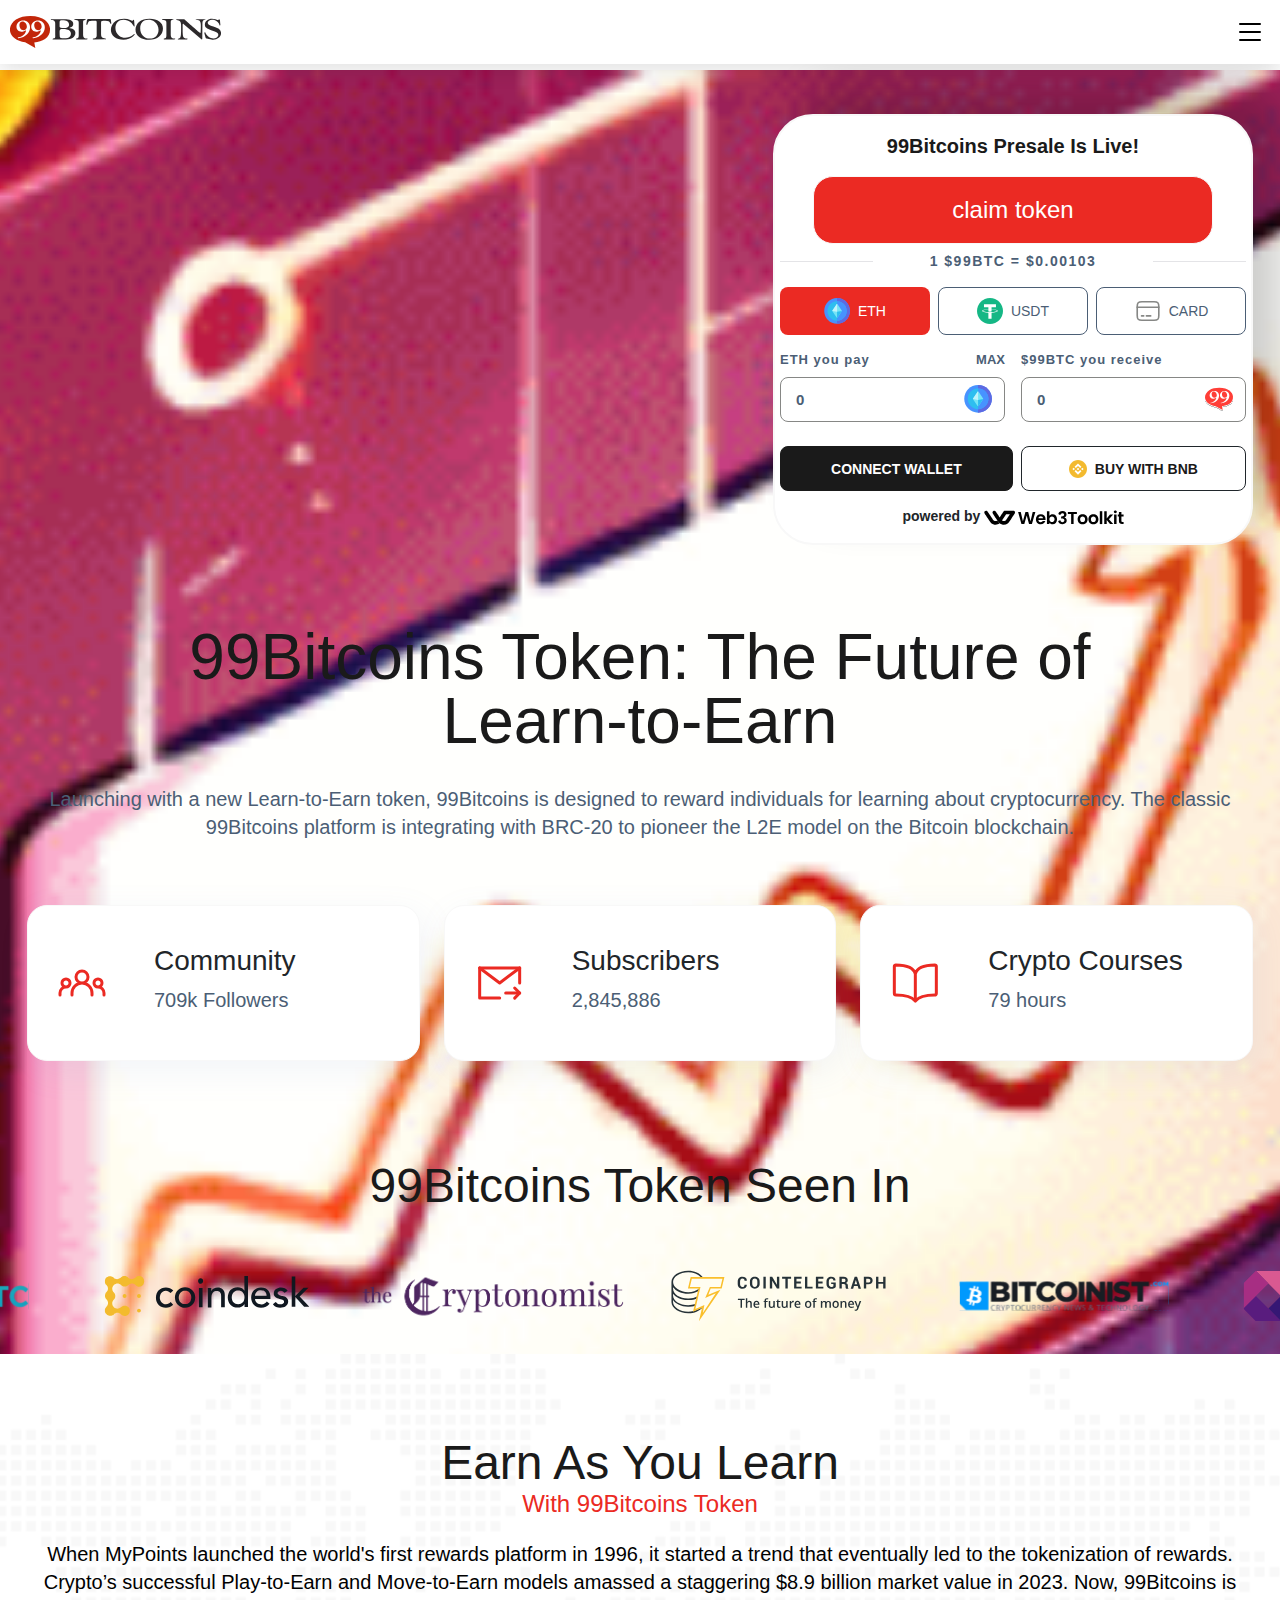
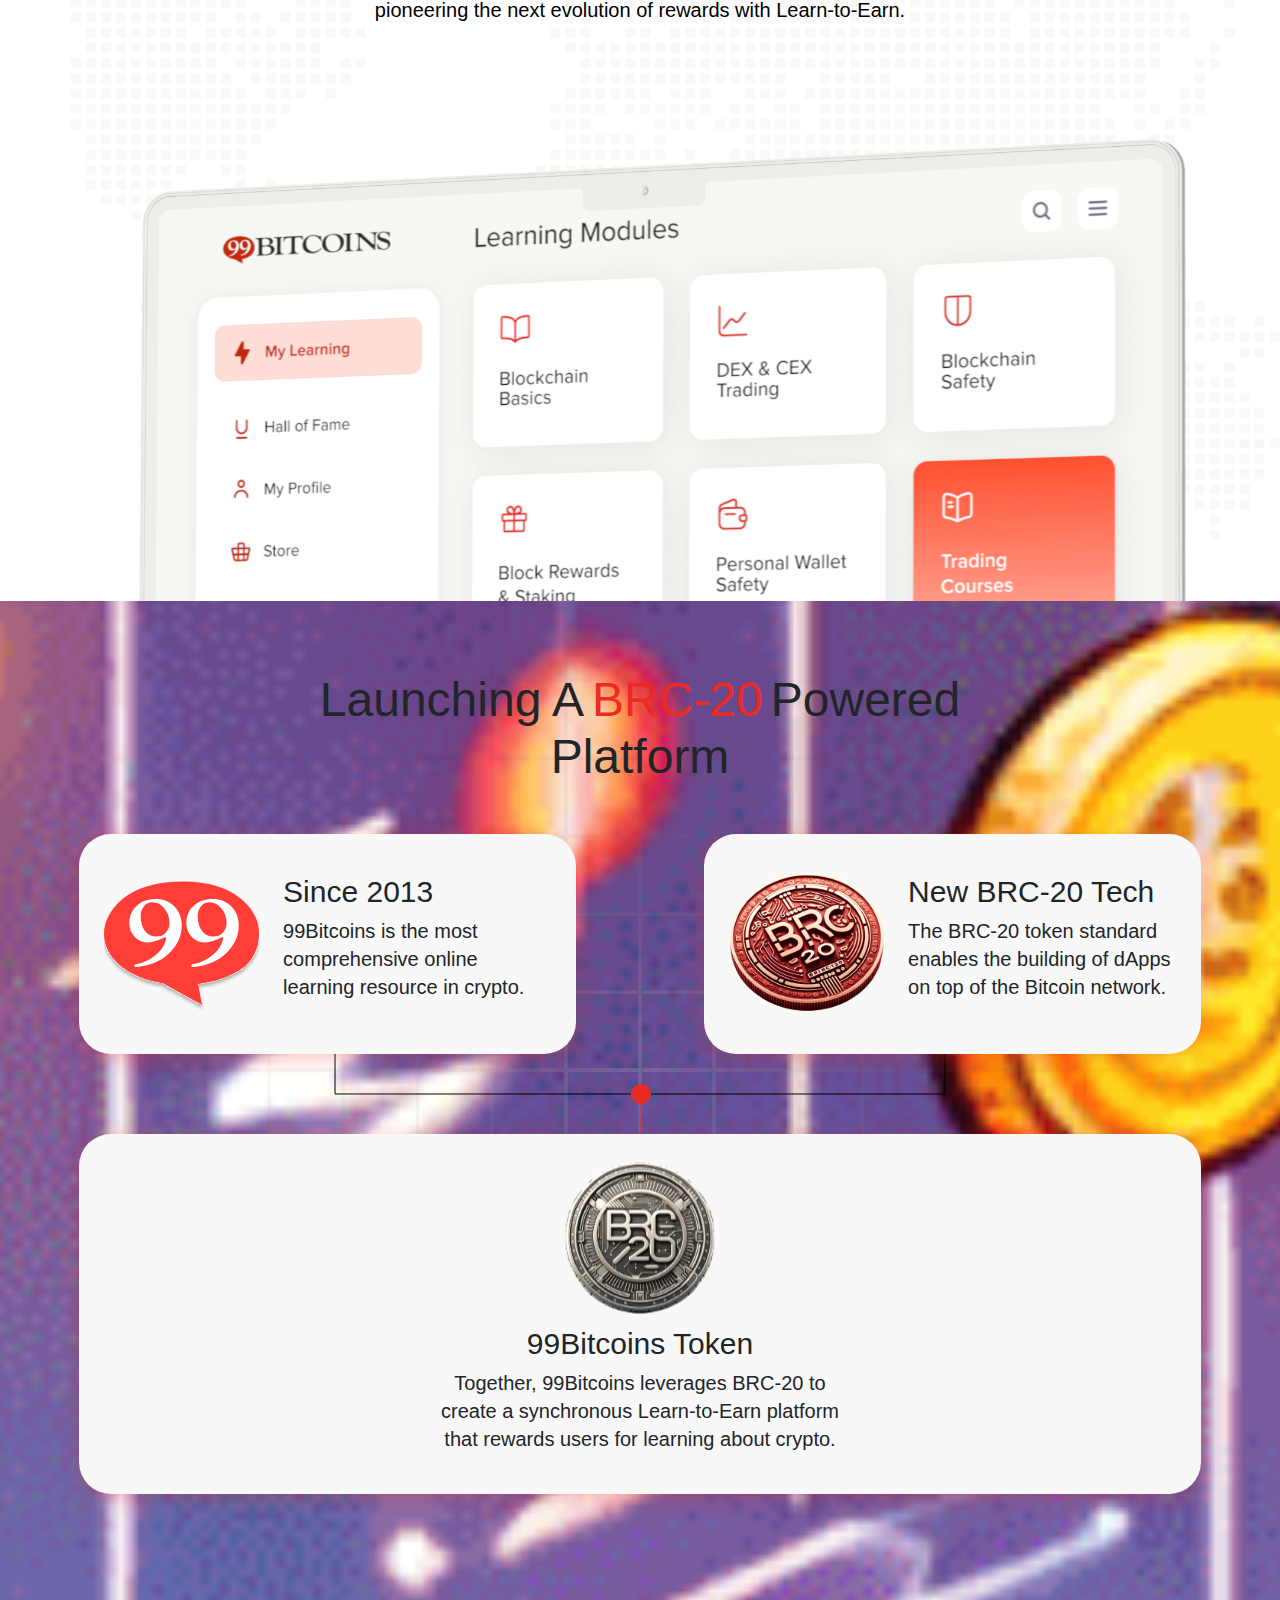
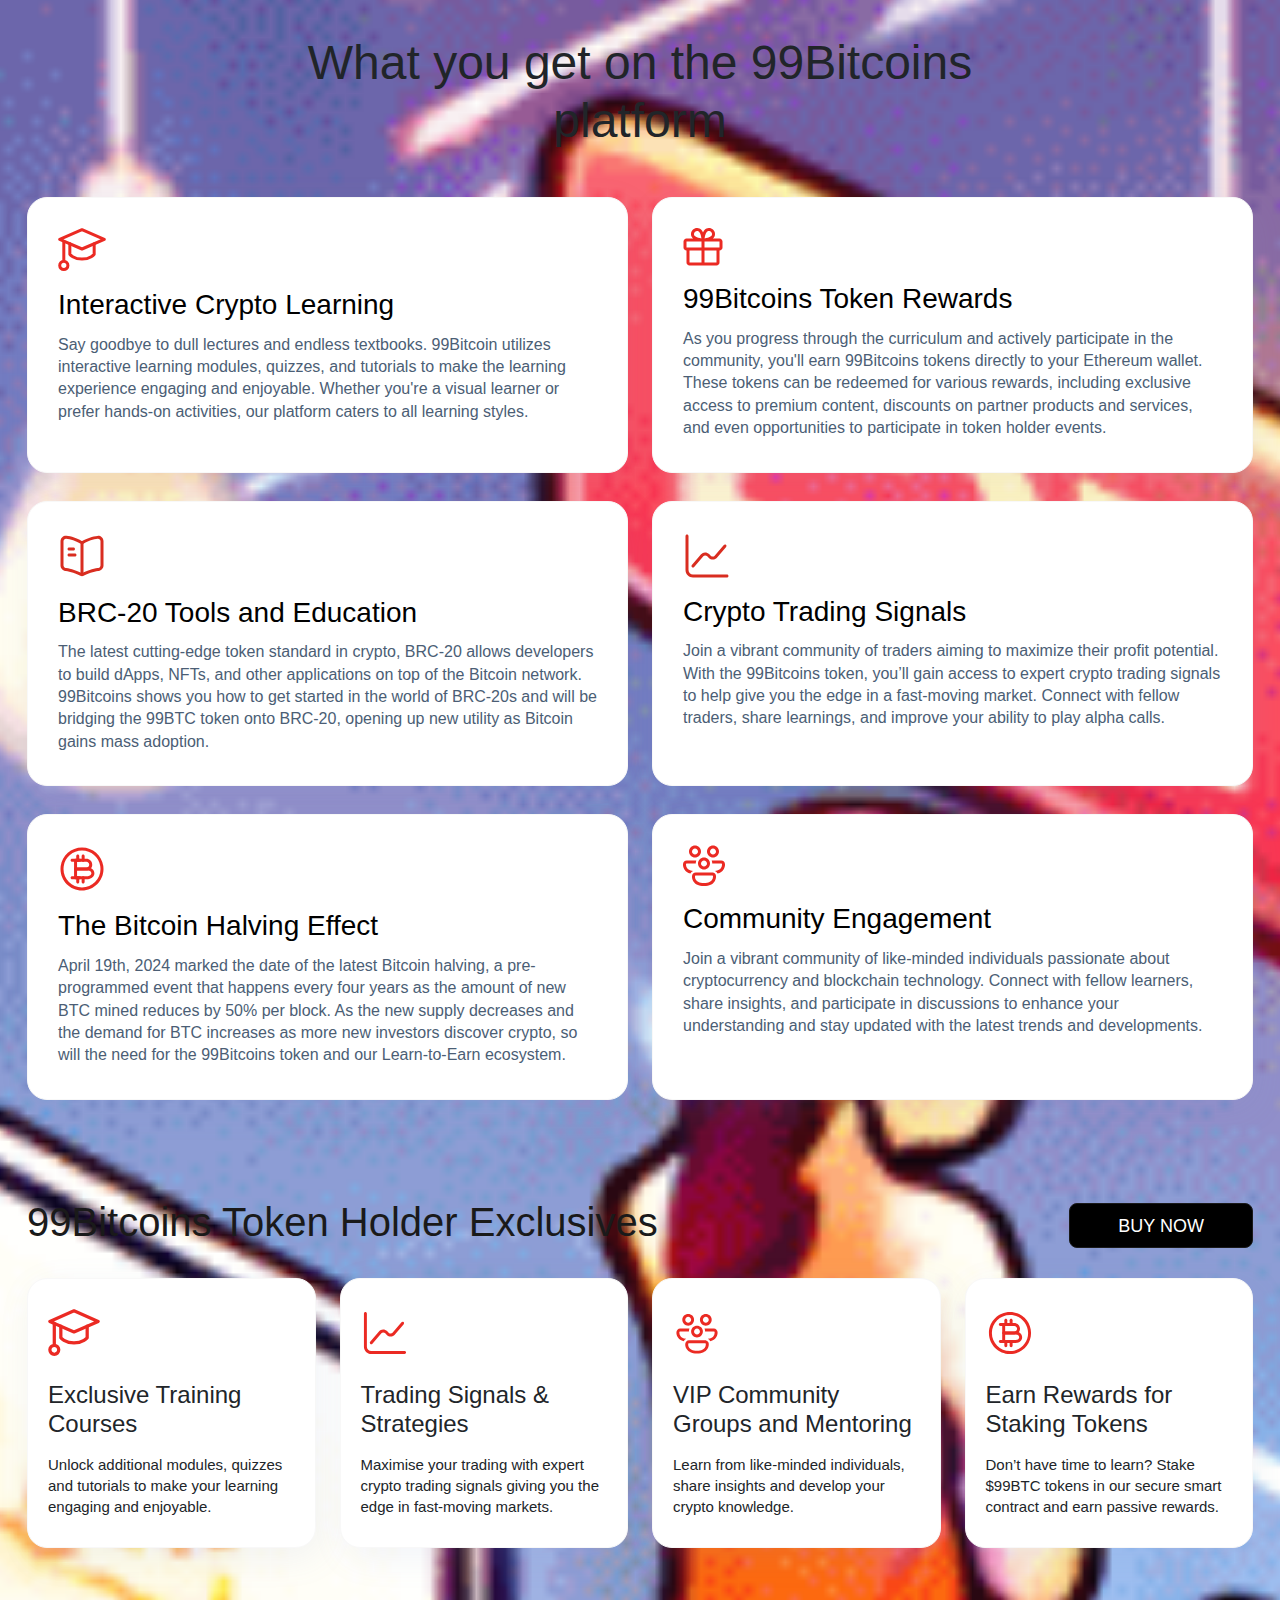
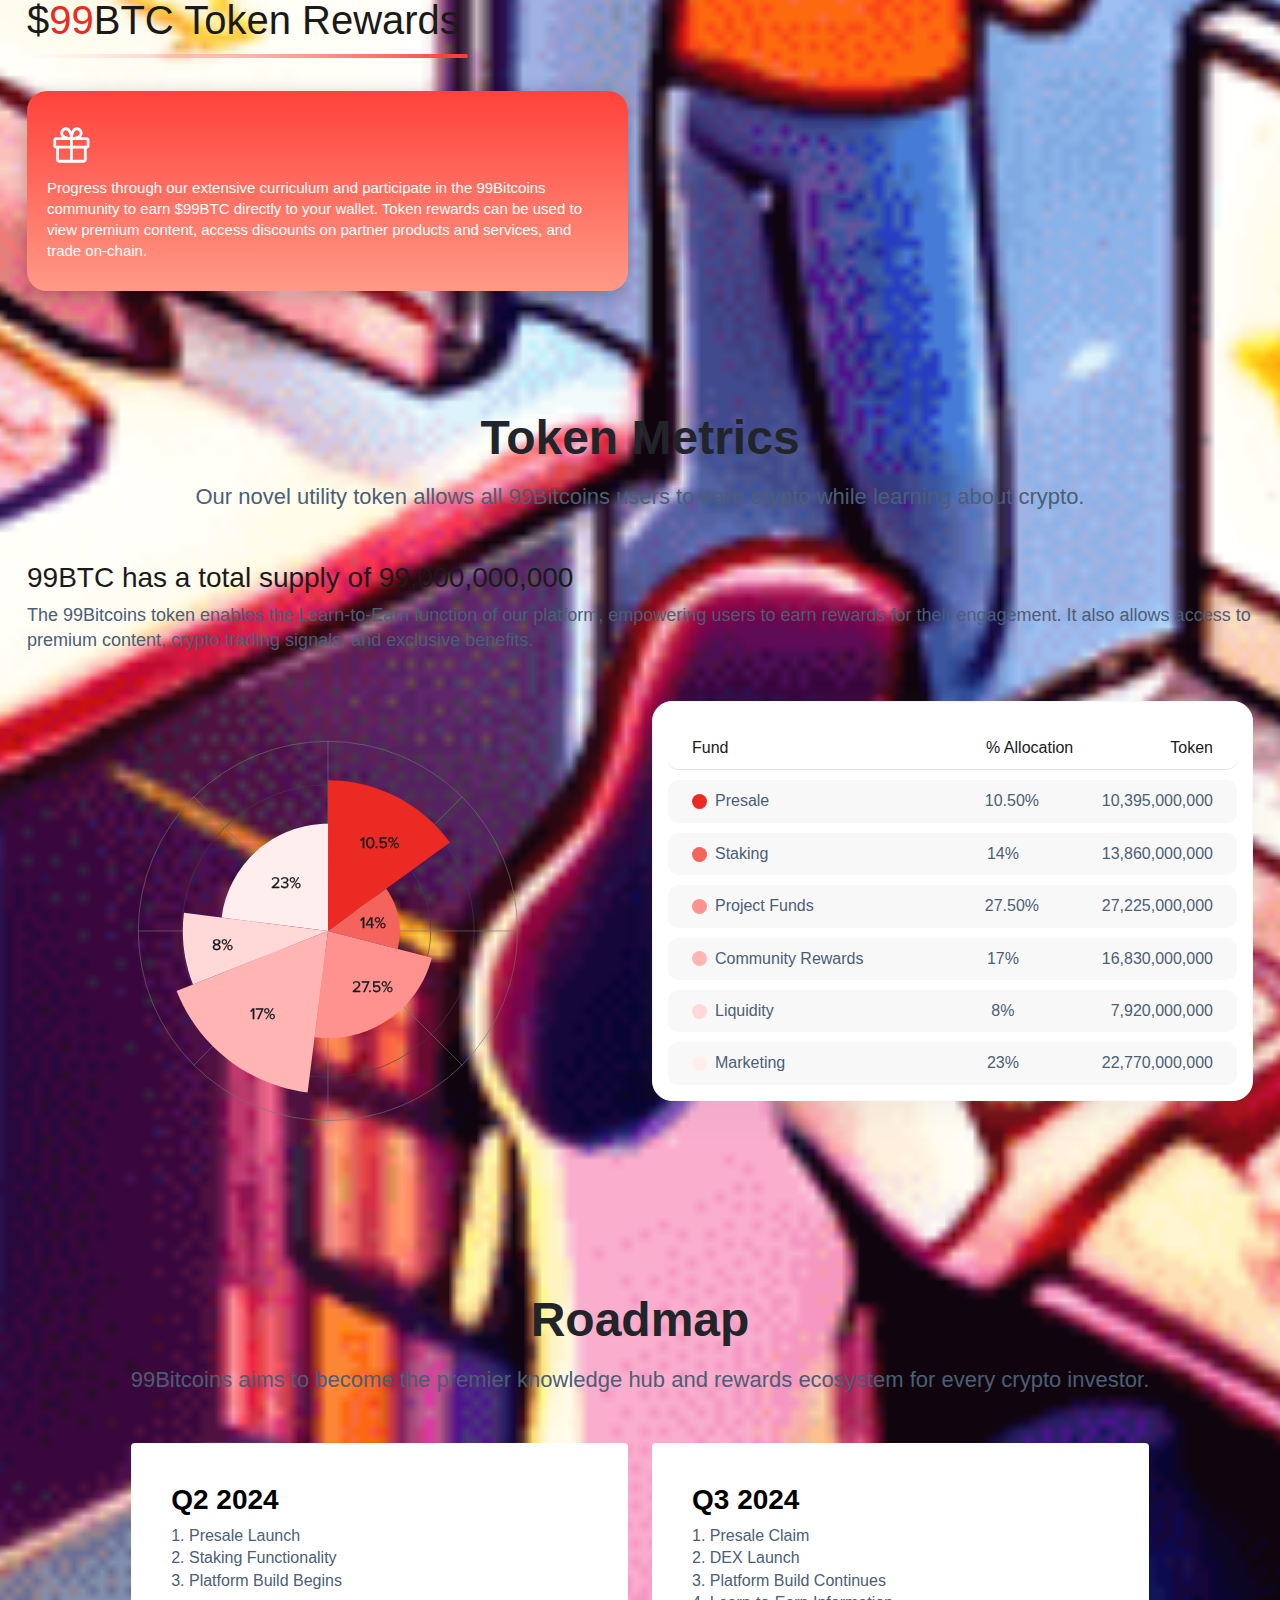
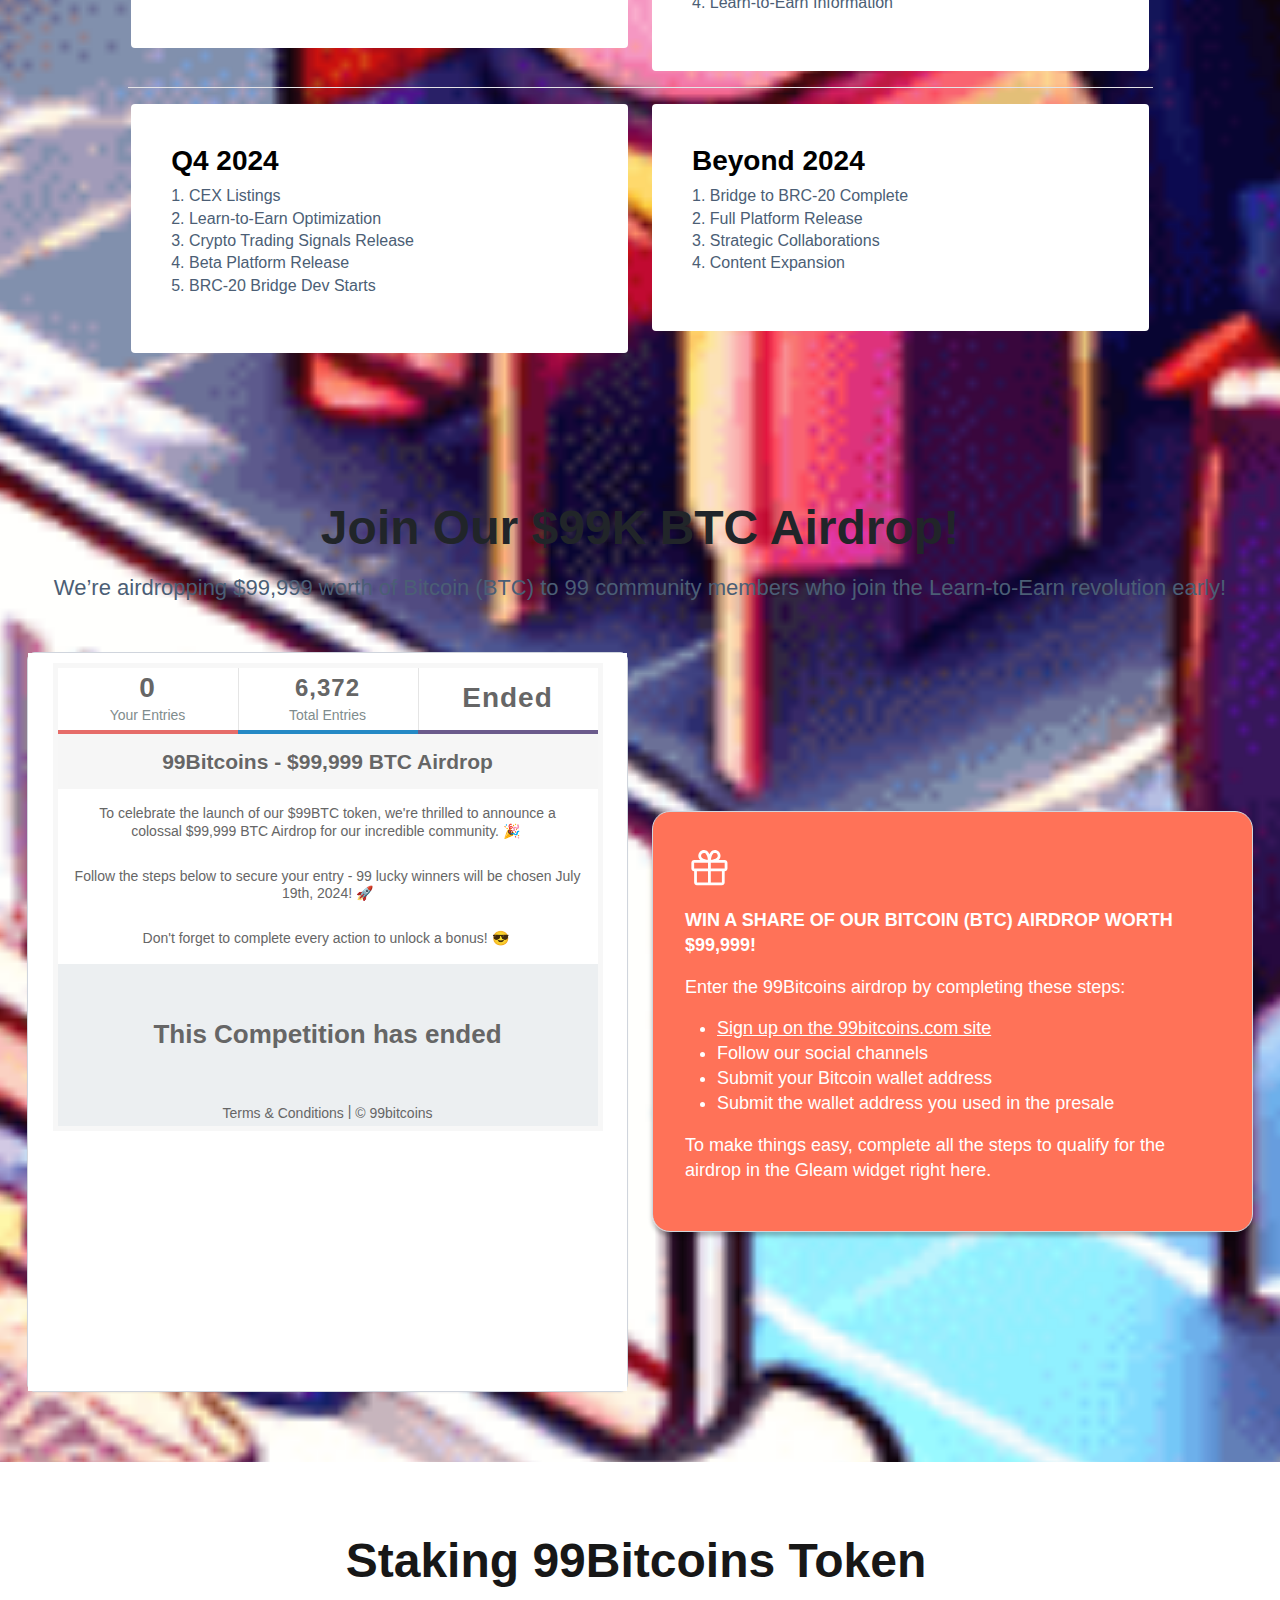
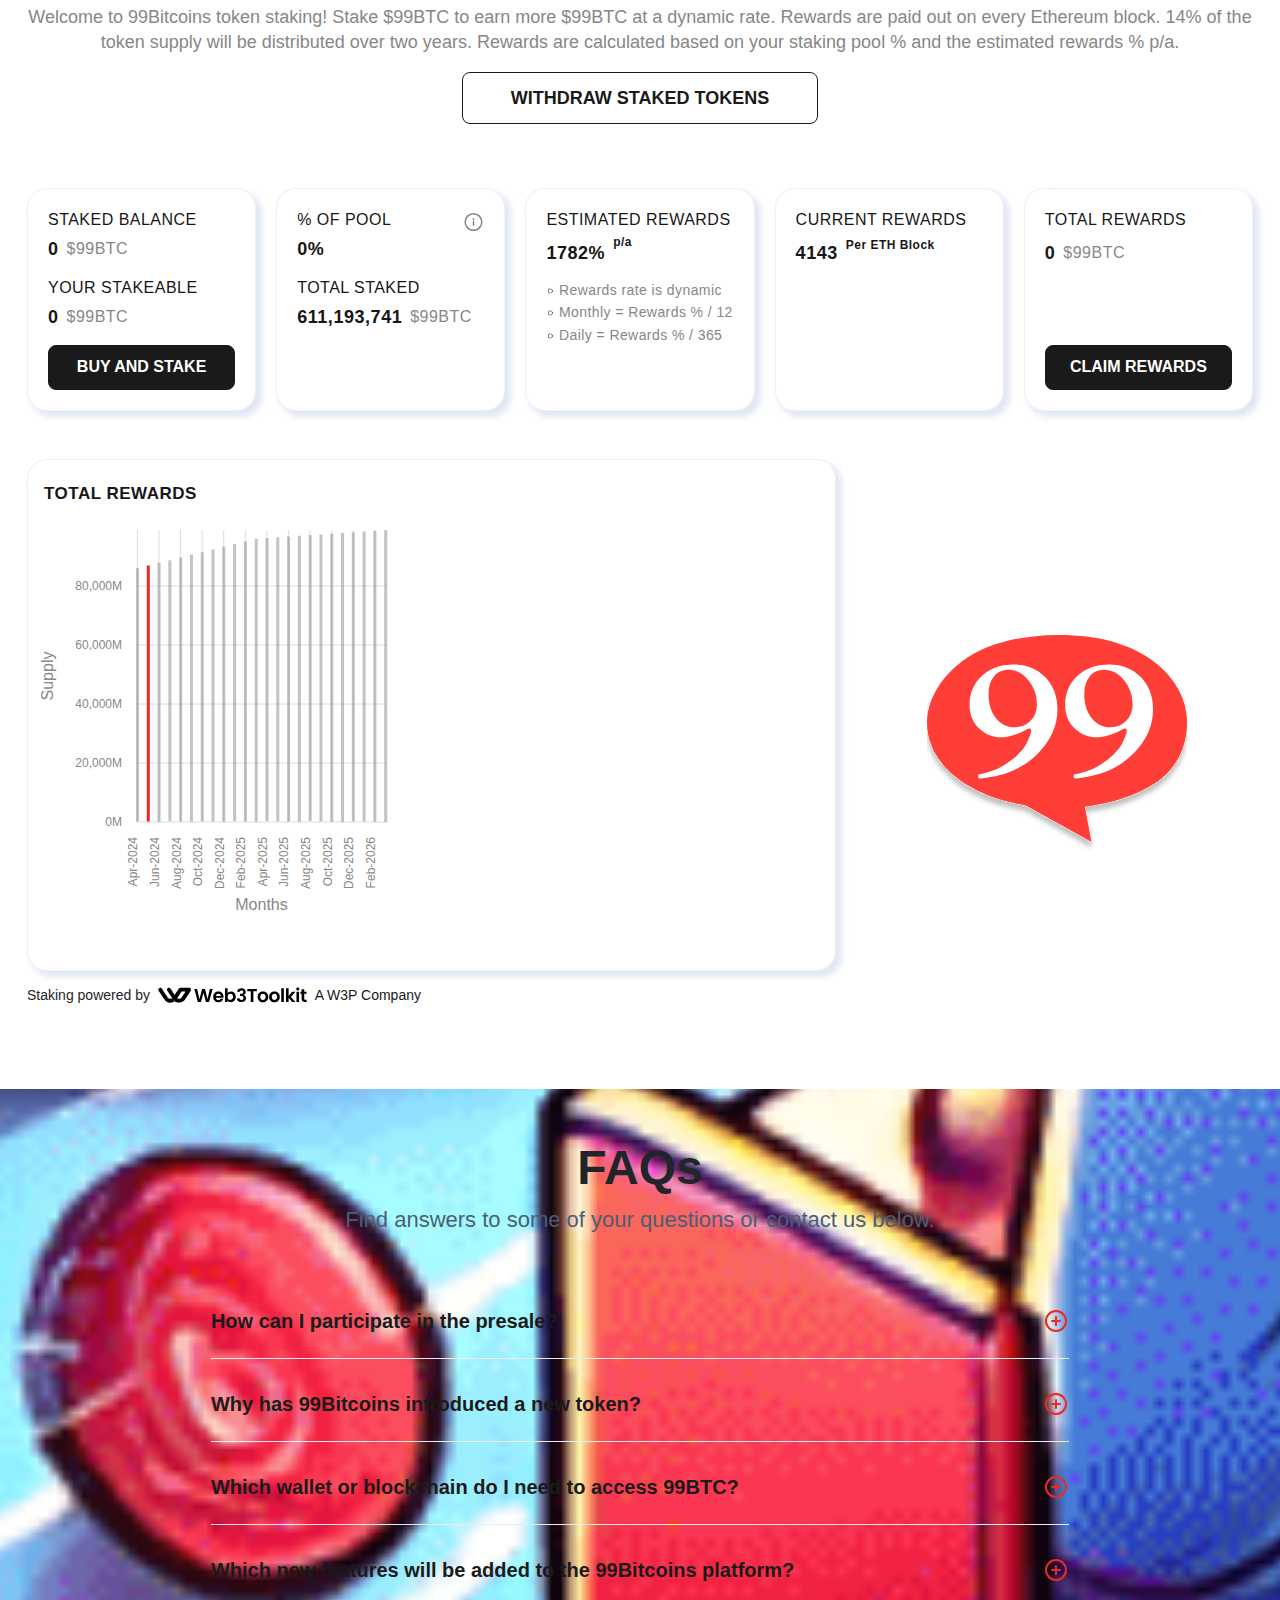
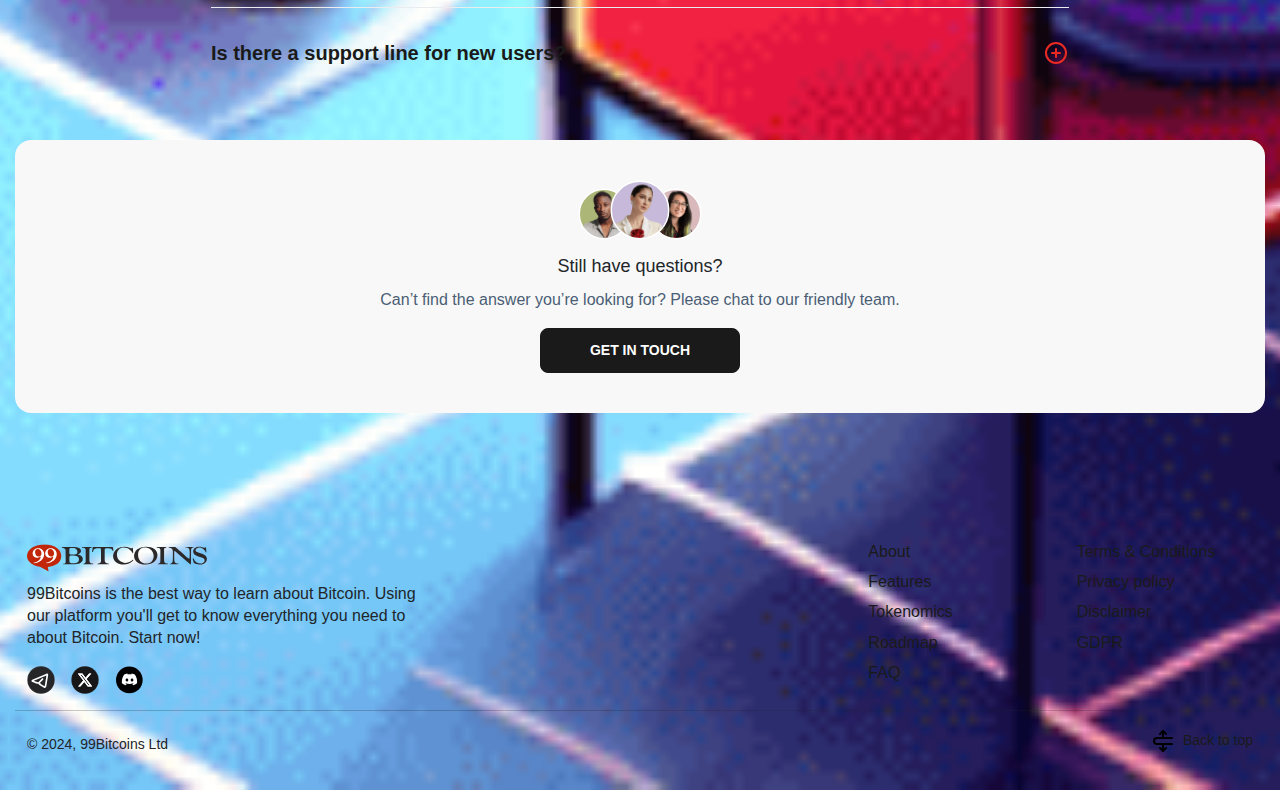
==== index.html @ d9def61d "eee" ====
<!DOCTYPE html>
<!-- saved from url=(0038)https://presale.99bitcoins.com/en#home -->
<html lang="en" data-critters-container=""><link type="text/css" rel="stylesheet" id="dark-mode-custom-link"><link type="text/css" rel="stylesheet" id="dark-mode-general-link"><style lang="en" type="text/css" id="dark-mode-custom-style"></style><style lang="en" type="text/css" id="dark-mode-native-style"></style><style lang="en" type="text/css" id="dark-mode-native-sheet"></style><head><meta http-equiv="Content-Type" content="text/html; charset=UTF-8">
  
  <title>99Bitcoins Token Presale: Now Open</title>
  <meta name="viewport" content="width=device-width, initial-scale=1, shrink-to-fit=no">
  <meta name="description" content="Buy the 99bitcoins presale while it&#39;s available and before the next price increase. The future of learn-to-earn tokens.">
  <meta name="keywords" content="">
  <meta name="robots" content="index,follow">
  <!--<base href="/">--><base href=".">
  <link rel="icon" type="image/x-icon" href="./99Bitcoins Token Presale_ Now Open_files/token.svg">
  <link rel="canonical" href="https://presale.99bitcoins.com/en">

  <!-- Cache buster -->
  <meta http-equiv="Cache-Control" content="max-age=0, no-cache, no-store, must-revalidate">
  <meta http-equiv="Pragma" content="no-cache">
  <meta http-equiv="Expires" content="0">

  <!-- Google Tag Manager -->

  <script charset="UTF-8" async type="text/javascript" src="./165c21cde917.88177e818aab.js"></script> 
 
<style>@charset "UTF-8";@font-face{font-family:ProximaNova;src:url(Proxima\ Nova.f68460597dbfd4ac.otf) format("truetype")}:root{--bs-blue:#0d6efd;--bs-indigo:#6610f2;--bs-purple:#6f42c1;--bs-pink:#d63384;--bs-orange:#fd7e14;--bs-yellow:#ffc107;--bs-green:#198754;--bs-teal:#20c997;--bs-cyan:#0dcaf0;--bs-gray:#6c757d;--bs-gray-dark:#343a40;--bs-gray-100:#f8f9fa;--bs-gray-200:#e9ecef;--bs-gray-300:#dee2e6;--bs-gray-400:#ced4da;--bs-gray-500:#adb5bd;--bs-gray-600:#6c757d;--bs-gray-700:#495057;--bs-gray-800:#343a40;--bs-gray-900:#212529;--bs-primary:#1a1a1a;--bs-secondary:#4b5e75;--bs-tertiary:#20262b;--bs-danger:#EB2A23;--bs-warning:#e28513;--bs-success:#08b64d;--bs-black:#000000;--bs-white:#ffffff;--bs-light:#F8F8F8;--bs-grey:#E4E4E7;--bs-red:#EB2A23;--bs-primary-rgb:26, 26, 26;--bs-secondary-rgb:75, 94, 117;--bs-tertiary-rgb:32, 38, 43;--bs-danger-rgb:235, 42, 35;--bs-warning-rgb:226, 133, 19;--bs-success-rgb:8, 182, 77;--bs-light-rgb:248, 248, 248;--bs-grey-rgb:228, 228, 231;--bs-red-rgb:235, 42, 35;--bs-primary-text-emphasis:#0a0a0a;--bs-secondary-text-emphasis:#1e262f;--bs-success-text-emphasis:#03491f;--bs-info-text-emphasis:#055160;--bs-warning-text-emphasis:#5a3508;--bs-danger-text-emphasis:#5e110e;--bs-light-text-emphasis:#495057;--bs-dark-text-emphasis:#495057;--bs-primary-bg-subtle:#d1d1d1;--bs-secondary-bg-subtle:#dbdfe3;--bs-success-bg-subtle:#cef0db;--bs-info-bg-subtle:#cff4fc;--bs-warning-bg-subtle:#f9e7d0;--bs-danger-bg-subtle:#fbd4d3;--bs-light-bg-subtle:#fcfcfd;--bs-dark-bg-subtle:#ced4da;--bs-primary-border-subtle:#a3a3a3;--bs-secondary-border-subtle:#b7bfc8;--bs-success-border-subtle:#9ce2b8;--bs-info-border-subtle:#9eeaf9;--bs-warning-border-subtle:#f3cea1;--bs-danger-border-subtle:#f7aaa7;--bs-light-border-subtle:#e9ecef;--bs-dark-border-subtle:#adb5bd;--bs-white-rgb:255, 255, 255;--bs-black-rgb:0, 0, 0;--bs-font-sans-serif:system-ui, -apple-system, "Segoe UI", Roboto, "Helvetica Neue", "Noto Sans", "Liberation Sans", Arial, sans-serif, "Apple Color Emoji", "Segoe UI Emoji", "Segoe UI Symbol", "Noto Color Emoji";--bs-font-monospace:SFMono-Regular, Menlo, Monaco, Consolas, "Liberation Mono", "Courier New", monospace;--bs-gradient:linear-gradient(180deg, rgba(255, 255, 255, .15), rgba(255, 255, 255, 0));--bs-body-font-family:var(--bs-font-sans-serif);--bs-body-font-size:1rem;--bs-body-font-weight:400;--bs-body-line-height:1.4;--bs-body-color:#212529;--bs-body-color-rgb:33, 37, 41;--bs-body-bg:#ffffff;--bs-body-bg-rgb:255, 255, 255;--bs-emphasis-color:#000000;--bs-emphasis-color-rgb:0, 0, 0;--bs-secondary-color:rgba(33, 37, 41, .75);--bs-secondary-color-rgb:33, 37, 41;--bs-secondary-bg:#e9ecef;--bs-secondary-bg-rgb:233, 236, 239;--bs-tertiary-color:rgba(33, 37, 41, .5);--bs-tertiary-color-rgb:33, 37, 41;--bs-tertiary-bg:#f8f9fa;--bs-tertiary-bg-rgb:248, 249, 250;--bs-heading-color:inherit;--bs-link-color:#1a1a1a;--bs-link-color-rgb:26, 26, 26;--bs-link-decoration:underline;--bs-link-hover-color:#151515;--bs-link-hover-color-rgb:21, 21, 21;--bs-code-color:#d63384;--bs-highlight-color:#212529;--bs-highlight-bg:#fff3cd;--bs-border-width:1px;--bs-border-style:solid;--bs-border-color:#dee2e6;--bs-border-color-translucent:rgba(0, 0, 0, .175);--bs-border-radius:.3rem;--bs-border-radius-sm:.4rem;--bs-border-radius-lg:.5rem;--bs-border-radius-xl:1rem;--bs-border-radius-xxl:2rem;--bs-border-radius-2xl:var(--bs-border-radius-xxl);--bs-border-radius-pill:50rem;--bs-box-shadow:0 .5rem 1rem rgba(0, 0, 0, .15);--bs-box-shadow-sm:0px 4px 10px rgba(71, 163, 243, .15), 0px 2px 11px rgba(163, 183, 236, .21);--bs-box-shadow-lg:0px 4px 91px rgba(255, 139, 91, .15), 0px 2px 50px rgba(107, 31, 0, .06);--bs-box-shadow-inset:inset 0 1px 2px rgba(0, 0, 0, .075);--bs-focus-ring-width:.25rem;--bs-focus-ring-opacity:.25;--bs-focus-ring-color:rgba(26, 26, 26, .25);--bs-form-valid-color:#08b64d;--bs-form-valid-border-color:#08b64d;--bs-form-invalid-color:#EB2A23;--bs-form-invalid-border-color:#EB2A23}*,*:before,*:after{box-sizing:border-box}@media (prefers-reduced-motion: no-preference){:root{scroll-behavior:smooth}}body{margin:0;font-family:var(--bs-body-font-family);font-size:var(--bs-body-font-size);font-weight:var(--bs-body-font-weight);line-height:var(--bs-body-line-height);color:var(--bs-body-color);text-align:var(--bs-body-text-align);background-color:var(--bs-body-bg);-webkit-text-size-adjust:100%;-webkit-tap-highlight-color:rgba(0,0,0,0)}:root{--bs-breakpoint-xxs:0;--bs-breakpoint-mini:300px;--bs-breakpoint-min:360px;--bs-breakpoint-xs:410px;--bs-breakpoint-sm:576px;--bs-breakpoint-md:768px;--bs-breakpoint-lg:1025px;--bs-breakpoint-xl:1200px;--bs-breakpoint-xxl:1440px}html,body{margin:0;padding:0}body{font-family:ProximaNova,sans-serif!important;font-size:1rem}</style><link rel="stylesheet" href="./99Bitcoins Token Presale_ Now Open_files/styles.19ba1b57a82b900c.css" media="all" onload="this.media=&#39;all&#39;"><noscript><link rel="stylesheet" href="styles.19ba1b57a82b900c.css"></noscript>

<style>.swal2-popup.swal2-toast{box-sizing:border-box;grid-column:1/4 !important;grid-row:1/4 !important;grid-template-columns:min-content auto min-content;padding:1em;overflow-y:hidden;background:#fff;box-shadow:0 0 1px rgba(0,0,0,.075),0 1px 2px rgba(0,0,0,.075),1px 2px 4px rgba(0,0,0,.075),1px 3px 8px rgba(0,0,0,.075),2px 4px 16px rgba(0,0,0,.075);pointer-events:all}.swal2-popup.swal2-toast>*{grid-column:2}.swal2-popup.swal2-toast .swal2-title{margin:.5em 1em;padding:0;font-size:1em;text-align:initial}.swal2-popup.swal2-toast .swal2-loading{justify-content:center}.swal2-popup.swal2-toast .swal2-input{height:2em;margin:.5em;font-size:1em}.swal2-popup.swal2-toast .swal2-validation-message{font-size:1em}.swal2-popup.swal2-toast .swal2-footer{margin:.5em 0 0;padding:.5em 0 0;font-size:.8em}.swal2-popup.swal2-toast .swal2-close{grid-column:3/3;grid-row:1/99;align-self:center;width:.8em;height:.8em;margin:0;font-size:2em}.swal2-popup.swal2-toast .swal2-html-container{margin:.5em 1em;padding:0;overflow:initial;font-size:1em;text-align:initial}.swal2-popup.swal2-toast .swal2-html-container:empty{padding:0}.swal2-popup.swal2-toast .swal2-loader{grid-column:1;grid-row:1/99;align-self:center;width:2em;height:2em;margin:.25em}.swal2-popup.swal2-toast .swal2-icon{grid-column:1;grid-row:1/99;align-self:center;width:2em;min-width:2em;height:2em;margin:0 .5em 0 0}.swal2-popup.swal2-toast .swal2-icon .swal2-icon-content{display:flex;align-items:center;font-size:1.8em;font-weight:bold}.swal2-popup.swal2-toast .swal2-icon.swal2-success .swal2-success-ring{width:2em;height:2em}.swal2-popup.swal2-toast .swal2-icon.swal2-error [class^=swal2-x-mark-line]{top:.875em;width:1.375em}.swal2-popup.swal2-toast .swal2-icon.swal2-error [class^=swal2-x-mark-line][class$=left]{left:.3125em}.swal2-popup.swal2-toast .swal2-icon.swal2-error [class^=swal2-x-mark-line][class$=right]{right:.3125em}.swal2-popup.swal2-toast .swal2-actions{justify-content:flex-start;height:auto;margin:0;margin-top:.5em;padding:0 .5em}.swal2-popup.swal2-toast .swal2-styled{margin:.25em .5em;padding:.4em .6em;font-size:1em}.swal2-popup.swal2-toast .swal2-success{border-color:#a5dc86}.swal2-popup.swal2-toast .swal2-success [class^=swal2-success-circular-line]{position:absolute;width:1.6em;height:3em;border-radius:50%}.swal2-popup.swal2-toast .swal2-success [class^=swal2-success-circular-line][class$=left]{top:-0.8em;left:-0.5em;transform:rotate(-45deg);transform-origin:2em 2em;border-radius:4em 0 0 4em}.swal2-popup.swal2-toast .swal2-success [class^=swal2-success-circular-line][class$=right]{top:-0.25em;left:.9375em;transform-origin:0 1.5em;border-radius:0 4em 4em 0}.swal2-popup.swal2-toast .swal2-success .swal2-success-ring{width:2em;height:2em}.swal2-popup.swal2-toast .swal2-success .swal2-success-fix{top:0;left:.4375em;width:.4375em;height:2.6875em}.swal2-popup.swal2-toast .swal2-success [class^=swal2-success-line]{height:.3125em}.swal2-popup.swal2-toast .swal2-success [class^=swal2-success-line][class$=tip]{top:1.125em;left:.1875em;width:.75em}.swal2-popup.swal2-toast .swal2-success [class^=swal2-success-line][class$=long]{top:.9375em;right:.1875em;width:1.375em}.swal2-popup.swal2-toast .swal2-success.swal2-icon-show .swal2-success-line-tip{animation:swal2-toast-animate-success-line-tip .75s}.swal2-popup.swal2-toast .swal2-success.swal2-icon-show .swal2-success-line-long{animation:swal2-toast-animate-success-line-long .75s}.swal2-popup.swal2-toast.swal2-show{animation:swal2-toast-show .5s}.swal2-popup.swal2-toast.swal2-hide{animation:swal2-toast-hide .1s forwards}div:where(.swal2-container){display:grid;position:fixed;z-index:1060;inset:0;box-sizing:border-box;grid-template-areas:"top-start     top            top-end" "center-start  center         center-end" "bottom-start  bottom-center  bottom-end";grid-template-rows:minmax(min-content, auto) minmax(min-content, auto) minmax(min-content, auto);height:100%;padding:.625em;overflow-x:hidden;transition:background-color .1s;-webkit-overflow-scrolling:touch}div:where(.swal2-container).swal2-backdrop-show,div:where(.swal2-container).swal2-noanimation{background:rgba(0,0,0,.4)}div:where(.swal2-container).swal2-backdrop-hide{background:rgba(0,0,0,0) !important}div:where(.swal2-container).swal2-top-start,div:where(.swal2-container).swal2-center-start,div:where(.swal2-container).swal2-bottom-start{grid-template-columns:minmax(0, 1fr) auto auto}div:where(.swal2-container).swal2-top,div:where(.swal2-container).swal2-center,div:where(.swal2-container).swal2-bottom{grid-template-columns:auto minmax(0, 1fr) auto}div:where(.swal2-container).swal2-top-end,div:where(.swal2-container).swal2-center-end,div:where(.swal2-container).swal2-bottom-end{grid-template-columns:auto auto minmax(0, 1fr)}div:where(.swal2-container).swal2-top-start>.swal2-popup{align-self:start}div:where(.swal2-container).swal2-top>.swal2-popup{grid-column:2;place-self:start center}div:where(.swal2-container).swal2-top-end>.swal2-popup,div:where(.swal2-container).swal2-top-right>.swal2-popup{grid-column:3;place-self:start end}div:where(.swal2-container).swal2-center-start>.swal2-popup,div:where(.swal2-container).swal2-center-left>.swal2-popup{grid-row:2;align-self:center}div:where(.swal2-container).swal2-center>.swal2-popup{grid-column:2;grid-row:2;place-self:center center}div:where(.swal2-container).swal2-center-end>.swal2-popup,div:where(.swal2-container).swal2-center-right>.swal2-popup{grid-column:3;grid-row:2;place-self:center end}div:where(.swal2-container).swal2-bottom-start>.swal2-popup,div:where(.swal2-container).swal2-bottom-left>.swal2-popup{grid-column:1;grid-row:3;align-self:end}div:where(.swal2-container).swal2-bottom>.swal2-popup{grid-column:2;grid-row:3;place-self:end center}div:where(.swal2-container).swal2-bottom-end>.swal2-popup,div:where(.swal2-container).swal2-bottom-right>.swal2-popup{grid-column:3;grid-row:3;place-self:end end}div:where(.swal2-container).swal2-grow-row>.swal2-popup,div:where(.swal2-container).swal2-grow-fullscreen>.swal2-popup{grid-column:1/4;width:100%}div:where(.swal2-container).swal2-grow-column>.swal2-popup,div:where(.swal2-container).swal2-grow-fullscreen>.swal2-popup{grid-row:1/4;align-self:stretch}div:where(.swal2-container).swal2-no-transition{transition:none !important}div:where(.swal2-container) div:where(.swal2-popup){display:none;position:relative;box-sizing:border-box;grid-template-columns:minmax(0, 100%);width:32em;max-width:100%;padding:0 0 1.25em;border:none;border-radius:5px;background:#fff;color:#545454;font-family:inherit;font-size:1rem}div:where(.swal2-container) div:where(.swal2-popup):focus{outline:none}div:where(.swal2-container) div:where(.swal2-popup).swal2-loading{overflow-y:hidden}div:where(.swal2-container) h2:where(.swal2-title){position:relative;max-width:100%;margin:0;padding:.8em 1em 0;color:inherit;font-size:1.875em;font-weight:600;text-align:center;text-transform:none;word-wrap:break-word}div:where(.swal2-container) div:where(.swal2-actions){display:flex;z-index:1;box-sizing:border-box;flex-wrap:wrap;align-items:center;justify-content:center;width:auto;margin:1.25em auto 0;padding:0}div:where(.swal2-container) div:where(.swal2-actions):not(.swal2-loading) .swal2-styled[disabled]{opacity:.4}div:where(.swal2-container) div:where(.swal2-actions):not(.swal2-loading) .swal2-styled:hover{background-image:linear-gradient(rgba(0, 0, 0, 0.1), rgba(0, 0, 0, 0.1))}div:where(.swal2-container) div:where(.swal2-actions):not(.swal2-loading) .swal2-styled:active{background-image:linear-gradient(rgba(0, 0, 0, 0.2), rgba(0, 0, 0, 0.2))}div:where(.swal2-container) div:where(.swal2-loader){display:none;align-items:center;justify-content:center;width:2.2em;height:2.2em;margin:0 1.875em;animation:swal2-rotate-loading 1.5s linear 0s infinite normal;border-width:.25em;border-style:solid;border-radius:100%;border-color:#2778c4 rgba(0,0,0,0) #2778c4 rgba(0,0,0,0)}div:where(.swal2-container) button:where(.swal2-styled){margin:.3125em;padding:.625em 1.1em;transition:box-shadow .1s;box-shadow:0 0 0 3px rgba(0,0,0,0);font-weight:500}div:where(.swal2-container) button:where(.swal2-styled):not([disabled]){cursor:pointer}div:where(.swal2-container) button:where(.swal2-styled).swal2-confirm{border:0;border-radius:.25em;background:initial;background-color:#7066e0;color:#fff;font-size:1em}div:where(.swal2-container) button:where(.swal2-styled).swal2-confirm:focus{box-shadow:0 0 0 3px rgba(112,102,224,.5)}div:where(.swal2-container) button:where(.swal2-styled).swal2-deny{border:0;border-radius:.25em;background:initial;background-color:#dc3741;color:#fff;font-size:1em}div:where(.swal2-container) button:where(.swal2-styled).swal2-deny:focus{box-shadow:0 0 0 3px rgba(220,55,65,.5)}div:where(.swal2-container) button:where(.swal2-styled).swal2-cancel{border:0;border-radius:.25em;background:initial;background-color:#6e7881;color:#fff;font-size:1em}div:where(.swal2-container) button:where(.swal2-styled).swal2-cancel:focus{box-shadow:0 0 0 3px rgba(110,120,129,.5)}div:where(.swal2-container) button:where(.swal2-styled).swal2-default-outline:focus{box-shadow:0 0 0 3px rgba(100,150,200,.5)}div:where(.swal2-container) button:where(.swal2-styled):focus{outline:none}div:where(.swal2-container) button:where(.swal2-styled)::-moz-focus-inner{border:0}div:where(.swal2-container) div:where(.swal2-footer){margin:1em 0 0;padding:1em 1em 0;border-top:1px solid #eee;color:inherit;font-size:1em;text-align:center}div:where(.swal2-container) .swal2-timer-progress-bar-container{position:absolute;right:0;bottom:0;left:0;grid-column:auto !important;overflow:hidden;border-bottom-right-radius:5px;border-bottom-left-radius:5px}div:where(.swal2-container) div:where(.swal2-timer-progress-bar){width:100%;height:.25em;background:rgba(0,0,0,.2)}div:where(.swal2-container) img:where(.swal2-image){max-width:100%;margin:2em auto 1em}div:where(.swal2-container) button:where(.swal2-close){z-index:2;align-items:center;justify-content:center;width:1.2em;height:1.2em;margin-top:0;margin-right:0;margin-bottom:-1.2em;padding:0;overflow:hidden;transition:color .1s,box-shadow .1s;border:none;border-radius:5px;background:rgba(0,0,0,0);color:#ccc;font-family:monospace;font-size:2.5em;cursor:pointer;justify-self:end}div:where(.swal2-container) button:where(.swal2-close):hover{transform:none;background:rgba(0,0,0,0);color:#f27474}div:where(.swal2-container) button:where(.swal2-close):focus{outline:none;box-shadow:inset 0 0 0 3px rgba(100,150,200,.5)}div:where(.swal2-container) button:where(.swal2-close)::-moz-focus-inner{border:0}div:where(.swal2-container) .swal2-html-container{z-index:1;justify-content:center;margin:1em 1.6em .3em;padding:0;overflow:auto;color:inherit;font-size:1.125em;font-weight:normal;line-height:normal;text-align:center;word-wrap:break-word;word-break:break-word}div:where(.swal2-container) input:where(.swal2-input),div:where(.swal2-container) input:where(.swal2-file),div:where(.swal2-container) textarea:where(.swal2-textarea),div:where(.swal2-container) select:where(.swal2-select),div:where(.swal2-container) div:where(.swal2-radio),div:where(.swal2-container) label:where(.swal2-checkbox){margin:1em 2em 3px}div:where(.swal2-container) input:where(.swal2-input),div:where(.swal2-container) input:where(.swal2-file),div:where(.swal2-container) textarea:where(.swal2-textarea){box-sizing:border-box;width:auto;transition:border-color .1s,box-shadow .1s;border:1px solid #d9d9d9;border-radius:.1875em;background:rgba(0,0,0,0);box-shadow:inset 0 1px 1px rgba(0,0,0,.06),0 0 0 3px rgba(0,0,0,0);color:inherit;font-size:1.125em}div:where(.swal2-container) input:where(.swal2-input).swal2-inputerror,div:where(.swal2-container) input:where(.swal2-file).swal2-inputerror,div:where(.swal2-container) textarea:where(.swal2-textarea).swal2-inputerror{border-color:#f27474 !important;box-shadow:0 0 2px #f27474 !important}div:where(.swal2-container) input:where(.swal2-input):focus,div:where(.swal2-container) input:where(.swal2-file):focus,div:where(.swal2-container) textarea:where(.swal2-textarea):focus{border:1px solid #b4dbed;outline:none;box-shadow:inset 0 1px 1px rgba(0,0,0,.06),0 0 0 3px rgba(100,150,200,.5)}div:where(.swal2-container) input:where(.swal2-input)::placeholder,div:where(.swal2-container) input:where(.swal2-file)::placeholder,div:where(.swal2-container) textarea:where(.swal2-textarea)::placeholder{color:#ccc}div:where(.swal2-container) .swal2-range{margin:1em 2em 3px;background:#fff}div:where(.swal2-container) .swal2-range input{width:80%}div:where(.swal2-container) .swal2-range output{width:20%;color:inherit;font-weight:600;text-align:center}div:where(.swal2-container) .swal2-range input,div:where(.swal2-container) .swal2-range output{height:2.625em;padding:0;font-size:1.125em;line-height:2.625em}div:where(.swal2-container) .swal2-input{height:2.625em;padding:0 .75em}div:where(.swal2-container) .swal2-file{width:75%;margin-right:auto;margin-left:auto;background:rgba(0,0,0,0);font-size:1.125em}div:where(.swal2-container) .swal2-textarea{height:6.75em;padding:.75em}div:where(.swal2-container) .swal2-select{min-width:50%;max-width:100%;padding:.375em .625em;background:rgba(0,0,0,0);color:inherit;font-size:1.125em}div:where(.swal2-container) .swal2-radio,div:where(.swal2-container) .swal2-checkbox{align-items:center;justify-content:center;background:#fff;color:inherit}div:where(.swal2-container) .swal2-radio label,div:where(.swal2-container) .swal2-checkbox label{margin:0 .6em;font-size:1.125em}div:where(.swal2-container) .swal2-radio input,div:where(.swal2-container) .swal2-checkbox input{flex-shrink:0;margin:0 .4em}div:where(.swal2-container) label:where(.swal2-input-label){display:flex;justify-content:center;margin:1em auto 0}div:where(.swal2-container) div:where(.swal2-validation-message){align-items:center;justify-content:center;margin:1em 0 0;padding:.625em;overflow:hidden;background:#f0f0f0;color:#666;font-size:1em;font-weight:300}div:where(.swal2-container) div:where(.swal2-validation-message)::before{content:"!";display:inline-block;width:1.5em;min-width:1.5em;height:1.5em;margin:0 .625em;border-radius:50%;background-color:#f27474;color:#fff;font-weight:600;line-height:1.5em;text-align:center}div:where(.swal2-container) .swal2-progress-steps{flex-wrap:wrap;align-items:center;max-width:100%;margin:1.25em auto;padding:0;background:rgba(0,0,0,0);font-weight:600}div:where(.swal2-container) .swal2-progress-steps li{display:inline-block;position:relative}div:where(.swal2-container) .swal2-progress-steps .swal2-progress-step{z-index:20;flex-shrink:0;width:2em;height:2em;border-radius:2em;background:#2778c4;color:#fff;line-height:2em;text-align:center}div:where(.swal2-container) .swal2-progress-steps .swal2-progress-step.swal2-active-progress-step{background:#2778c4}div:where(.swal2-container) .swal2-progress-steps .swal2-progress-step.swal2-active-progress-step~.swal2-progress-step{background:#add8e6;color:#fff}div:where(.swal2-container) .swal2-progress-steps .swal2-progress-step.swal2-active-progress-step~.swal2-progress-step-line{background:#add8e6}div:where(.swal2-container) .swal2-progress-steps .swal2-progress-step-line{z-index:10;flex-shrink:0;width:2.5em;height:.4em;margin:0 -1px;background:#2778c4}div:where(.swal2-icon){position:relative;box-sizing:content-box;justify-content:center;width:5em;height:5em;margin:2.5em auto .6em;border:0.25em solid rgba(0,0,0,0);border-radius:50%;border-color:#000;font-family:inherit;line-height:5em;cursor:default;user-select:none}div:where(.swal2-icon) .swal2-icon-content{display:flex;align-items:center;font-size:3.75em}div:where(.swal2-icon).swal2-error{border-color:#f27474;color:#f27474}div:where(.swal2-icon).swal2-error .swal2-x-mark{position:relative;flex-grow:1}div:where(.swal2-icon).swal2-error [class^=swal2-x-mark-line]{display:block;position:absolute;top:2.3125em;width:2.9375em;height:.3125em;border-radius:.125em;background-color:#f27474}div:where(.swal2-icon).swal2-error [class^=swal2-x-mark-line][class$=left]{left:1.0625em;transform:rotate(45deg)}div:where(.swal2-icon).swal2-error [class^=swal2-x-mark-line][class$=right]{right:1em;transform:rotate(-45deg)}div:where(.swal2-icon).swal2-error.swal2-icon-show{animation:swal2-animate-error-icon .5s}div:where(.swal2-icon).swal2-error.swal2-icon-show .swal2-x-mark{animation:swal2-animate-error-x-mark .5s}div:where(.swal2-icon).swal2-warning{border-color:#facea8;color:#f8bb86}div:where(.swal2-icon).swal2-warning.swal2-icon-show{animation:swal2-animate-error-icon .5s}div:where(.swal2-icon).swal2-warning.swal2-icon-show .swal2-icon-content{animation:swal2-animate-i-mark .5s}div:where(.swal2-icon).swal2-info{border-color:#9de0f6;color:#3fc3ee}div:where(.swal2-icon).swal2-info.swal2-icon-show{animation:swal2-animate-error-icon .5s}div:where(.swal2-icon).swal2-info.swal2-icon-show .swal2-icon-content{animation:swal2-animate-i-mark .8s}div:where(.swal2-icon).swal2-question{border-color:#c9dae1;color:#87adbd}div:where(.swal2-icon).swal2-question.swal2-icon-show{animation:swal2-animate-error-icon .5s}div:where(.swal2-icon).swal2-question.swal2-icon-show .swal2-icon-content{animation:swal2-animate-question-mark .8s}div:where(.swal2-icon).swal2-success{border-color:#a5dc86;color:#a5dc86}div:where(.swal2-icon).swal2-success [class^=swal2-success-circular-line]{position:absolute;width:3.75em;height:7.5em;border-radius:50%}div:where(.swal2-icon).swal2-success [class^=swal2-success-circular-line][class$=left]{top:-0.4375em;left:-2.0635em;transform:rotate(-45deg);transform-origin:3.75em 3.75em;border-radius:7.5em 0 0 7.5em}div:where(.swal2-icon).swal2-success [class^=swal2-success-circular-line][class$=right]{top:-0.6875em;left:1.875em;transform:rotate(-45deg);transform-origin:0 3.75em;border-radius:0 7.5em 7.5em 0}div:where(.swal2-icon).swal2-success .swal2-success-ring{position:absolute;z-index:2;top:-0.25em;left:-0.25em;box-sizing:content-box;width:100%;height:100%;border:.25em solid rgba(165,220,134,.3);border-radius:50%}div:where(.swal2-icon).swal2-success .swal2-success-fix{position:absolute;z-index:1;top:.5em;left:1.625em;width:.4375em;height:5.625em;transform:rotate(-45deg)}div:where(.swal2-icon).swal2-success [class^=swal2-success-line]{display:block;position:absolute;z-index:2;height:.3125em;border-radius:.125em;background-color:#a5dc86}div:where(.swal2-icon).swal2-success [class^=swal2-success-line][class$=tip]{top:2.875em;left:.8125em;width:1.5625em;transform:rotate(45deg)}div:where(.swal2-icon).swal2-success [class^=swal2-success-line][class$=long]{top:2.375em;right:.5em;width:2.9375em;transform:rotate(-45deg)}div:where(.swal2-icon).swal2-success.swal2-icon-show .swal2-success-line-tip{animation:swal2-animate-success-line-tip .75s}div:where(.swal2-icon).swal2-success.swal2-icon-show .swal2-success-line-long{animation:swal2-animate-success-line-long .75s}div:where(.swal2-icon).swal2-success.swal2-icon-show .swal2-success-circular-line-right{animation:swal2-rotate-success-circular-line 4.25s ease-in}[class^=swal2]{-webkit-tap-highlight-color:rgba(0,0,0,0)}.swal2-show{animation:swal2-show .3s}.swal2-hide{animation:swal2-hide .15s forwards}.swal2-noanimation{transition:none}.swal2-scrollbar-measure{position:absolute;top:-9999px;width:50px;height:50px;overflow:scroll}.swal2-rtl .swal2-close{margin-right:initial;margin-left:0}.swal2-rtl .swal2-timer-progress-bar{right:0;left:auto}@keyframes swal2-toast-show{0%{transform:translateY(-0.625em) rotateZ(2deg)}33%{transform:translateY(0) rotateZ(-2deg)}66%{transform:translateY(0.3125em) rotateZ(2deg)}100%{transform:translateY(0) rotateZ(0deg)}}@keyframes swal2-toast-hide{100%{transform:rotateZ(1deg);opacity:0}}@keyframes swal2-toast-animate-success-line-tip{0%{top:.5625em;left:.0625em;width:0}54%{top:.125em;left:.125em;width:0}70%{top:.625em;left:-0.25em;width:1.625em}84%{top:1.0625em;left:.75em;width:.5em}100%{top:1.125em;left:.1875em;width:.75em}}@keyframes swal2-toast-animate-success-line-long{0%{top:1.625em;right:1.375em;width:0}65%{top:1.25em;right:.9375em;width:0}84%{top:.9375em;right:0;width:1.125em}100%{top:.9375em;right:.1875em;width:1.375em}}@keyframes swal2-show{0%{transform:scale(0.7)}45%{transform:scale(1.05)}80%{transform:scale(0.95)}100%{transform:scale(1)}}@keyframes swal2-hide{0%{transform:scale(1);opacity:1}100%{transform:scale(0.5);opacity:0}}@keyframes swal2-animate-success-line-tip{0%{top:1.1875em;left:.0625em;width:0}54%{top:1.0625em;left:.125em;width:0}70%{top:2.1875em;left:-0.375em;width:3.125em}84%{top:3em;left:1.3125em;width:1.0625em}100%{top:2.8125em;left:.8125em;width:1.5625em}}@keyframes swal2-animate-success-line-long{0%{top:3.375em;right:2.875em;width:0}65%{top:3.375em;right:2.875em;width:0}84%{top:2.1875em;right:0;width:3.4375em}100%{top:2.375em;right:.5em;width:2.9375em}}@keyframes swal2-rotate-success-circular-line{0%{transform:rotate(-45deg)}5%{transform:rotate(-45deg)}12%{transform:rotate(-405deg)}100%{transform:rotate(-405deg)}}@keyframes swal2-animate-error-x-mark{0%{margin-top:1.625em;transform:scale(0.4);opacity:0}50%{margin-top:1.625em;transform:scale(0.4);opacity:0}80%{margin-top:-0.375em;transform:scale(1.15)}100%{margin-top:0;transform:scale(1);opacity:1}}@keyframes swal2-animate-error-icon{0%{transform:rotateX(100deg);opacity:0}100%{transform:rotateX(0deg);opacity:1}}@keyframes swal2-rotate-loading{0%{transform:rotate(0deg)}100%{transform:rotate(360deg)}}@keyframes swal2-animate-question-mark{0%{transform:rotateY(-360deg)}100%{transform:rotateY(0)}}@keyframes swal2-animate-i-mark{0%{transform:rotateZ(45deg);opacity:0}25%{transform:rotateZ(-25deg);opacity:.4}50%{transform:rotateZ(15deg);opacity:.8}75%{transform:rotateZ(-5deg);opacity:1}100%{transform:rotateX(0);opacity:1}}body.swal2-shown:not(.swal2-no-backdrop):not(.swal2-toast-shown){overflow:hidden}body.swal2-height-auto{height:auto !important}body.swal2-no-backdrop .swal2-container{background-color:rgba(0,0,0,0) !important;pointer-events:none}body.swal2-no-backdrop .swal2-container .swal2-popup{pointer-events:all}body.swal2-no-backdrop .swal2-container .swal2-modal{box-shadow:0 0 10px rgba(0,0,0,.4)}@media print{body.swal2-shown:not(.swal2-no-backdrop):not(.swal2-toast-shown){overflow-y:scroll !important}body.swal2-shown:not(.swal2-no-backdrop):not(.swal2-toast-shown)>[aria-hidden=true]{display:none}body.swal2-shown:not(.swal2-no-backdrop):not(.swal2-toast-shown) .swal2-container{position:static !important}}body.swal2-toast-shown .swal2-container{box-sizing:border-box;width:360px;max-width:100%;background-color:rgba(0,0,0,0);pointer-events:none}body.swal2-toast-shown .swal2-container.swal2-top{inset:0 auto auto 50%;transform:translateX(-50%)}body.swal2-toast-shown .swal2-container.swal2-top-end,body.swal2-toast-shown .swal2-container.swal2-top-right{inset:0 0 auto auto}body.swal2-toast-shown .swal2-container.swal2-top-start,body.swal2-toast-shown .swal2-container.swal2-top-left{inset:0 auto auto 0}body.swal2-toast-shown .swal2-container.swal2-center-start,body.swal2-toast-shown .swal2-container.swal2-center-left{inset:50% auto auto 0;transform:translateY(-50%)}body.swal2-toast-shown .swal2-container.swal2-center{inset:50% auto auto 50%;transform:translate(-50%, -50%)}body.swal2-toast-shown .swal2-container.swal2-center-end,body.swal2-toast-shown .swal2-container.swal2-center-right{inset:50% 0 auto auto;transform:translateY(-50%)}body.swal2-toast-shown .swal2-container.swal2-bottom-start,body.swal2-toast-shown .swal2-container.swal2-bottom-left{inset:auto auto 0 0}body.swal2-toast-shown .swal2-container.swal2-bottom{inset:auto auto 0 50%;transform:translateX(-50%)}body.swal2-toast-shown .swal2-container.swal2-bottom-end,body.swal2-toast-shown .swal2-container.swal2-bottom-right{inset:auto 0 0 auto}</style><style>.header[_ngcontent-ng-c2773270966]{position:fixed;left:0;top:0;width:100%;z-index:5;padding:10px 8px;margin:0 auto;right:0;background:#ffffff}.header.scrolled[_ngcontent-ng-c2773270966]{background:#ffffff;box-shadow:0 4px 8px #0000,0 6px 20px #0000001f}@media screen and (max-width: 576px){.header[_ngcontent-ng-c2773270966]{border-radius:0;top:0}}.header[_ngcontent-ng-c2773270966]   a[_ngcontent-ng-c2773270966]{padding:10px 5px;color:#4b5e75;cursor:pointer;text-decoration:none;text-transform:capitalize;font-weight:500;letter-spacing:1px;font-size:17px}.header[_ngcontent-ng-c2773270966]   a[_ngcontent-ng-c2773270966]:first-child{margin-left:0}.header[_ngcontent-ng-c2773270966]   a.active[_ngcontent-ng-c2773270966], .header[_ngcontent-ng-c2773270966]   a[_ngcontent-ng-c2773270966]:hover{color:#1a1a1a}@media only screen and (min-width: 577px) and (max-width: 1024px){.header[_ngcontent-ng-c2773270966]   a[_ngcontent-ng-c2773270966]{padding:10px;margin:0}}.header[_ngcontent-ng-c2773270966]   .cursor-auto[_ngcontent-ng-c2773270966]{cursor:auto!important}.header[_ngcontent-ng-c2773270966]   .language[_ngcontent-ng-c2773270966]{text-decoration:none;letter-spacing:.02em;text-transform:capitalize;font-weight:400;padding:.3rem 1rem;border-radius:16px;background-color:#fff}.header[_ngcontent-ng-c2773270966]   .menu-dropdown[_ngcontent-ng-c2773270966]{padding:10px 0;color:#fff;cursor:pointer;text-decoration:none;text-transform:capitalize;font-weight:400;letter-spacing:1px;font-size:14px;width:auto}.header[_ngcontent-ng-c2773270966]   .menu-dropdown.active[_ngcontent-ng-c2773270966], .header[_ngcontent-ng-c2773270966]   .menu-dropdown[_ngcontent-ng-c2773270966]:hover{color:#4b5e75}.header[_ngcontent-ng-c2773270966]   .small-btn[_ngcontent-ng-c2773270966]{min-height:unset;height:42px}.header[_ngcontent-ng-c2773270966]   .menu-btn[_ngcontent-ng-c2773270966]{cursor:pointer;display:flex;padding:10px;border-radius:8px}.header[_ngcontent-ng-c2773270966]   .menu-btn.menu-open[_ngcontent-ng-c2773270966]   .line1[_ngcontent-ng-c2773270966], .header[_ngcontent-ng-c2773270966]   .menu-btn.menu-open[_ngcontent-ng-c2773270966]   .line3[_ngcontent-ng-c2773270966]{stroke-dasharray:90 207;stroke-dashoffset:-134}.header[_ngcontent-ng-c2773270966]   .menu-btn.menu-open[_ngcontent-ng-c2773270966]   .line2[_ngcontent-ng-c2773270966]{stroke-dasharray:1 60;stroke-dashoffset:-30}.header[_ngcontent-ng-c2773270966]   .menu-overlay[_ngcontent-ng-c2773270966]{position:fixed;width:100%;height:calc(100vh - 60px);top:60px;left:0;display:flex;justify-content:flex-end;background:rgba(75,94,117,.5);overflow-y:auto}.header[_ngcontent-ng-c2773270966]   .menu-overlay[_ngcontent-ng-c2773270966]   .sub-menu[_ngcontent-ng-c2773270966]{background:#ffffff;width:100%;padding:20px;position:relative;transition:right .5s;right:-320px;top:0;overflow-y:auto;overflow-x:hidden}.header[_ngcontent-ng-c2773270966]   .menu-overlay[_ngcontent-ng-c2773270966]   .sub-menu[_ngcontent-ng-c2773270966]   a[_ngcontent-ng-c2773270966]{font-size:24px;opacity:0}.header[_ngcontent-ng-c2773270966]   .menu-overlay[_ngcontent-ng-c2773270966]   .sub-menu.open[_ngcontent-ng-c2773270966]{right:0}.header[_ngcontent-ng-c2773270966]   .menu-overlay[_ngcontent-ng-c2773270966]   .sub-menu.open[_ngcontent-ng-c2773270966]   a[_ngcontent-ng-c2773270966]{opacity:1}.header[_ngcontent-ng-c2773270966]   .menu-overlay[_ngcontent-ng-c2773270966]   .sub-menu[_ngcontent-ng-c2773270966]   hr.new1[_ngcontent-ng-c2773270966]{border:1px solid #ffffff;width:100%}.header[_ngcontent-ng-c2773270966]   .menu-overlay[_ngcontent-ng-c2773270966]   .sub-menu[_ngcontent-ng-c2773270966]   .policies[_ngcontent-ng-c2773270966]{color:#fff;font-size:16px}.header[_ngcontent-ng-c2773270966]   .menu-overlay[_ngcontent-ng-c2773270966]   .sub-menu[_ngcontent-ng-c2773270966]   a[_ngcontent-ng-c2773270966]{width:100%;margin-bottom:20px;padding:5px 10px;text-align:center;cursor:pointer;text-decoration:none;color:#1a1a1a;letter-spacing:.02em;text-transform:uppercase;font-size:25px;font-weight:500}@media screen and (max-width: 576px){.header[_ngcontent-ng-c2773270966]   .menu-overlay[_ngcontent-ng-c2773270966]   .sub-menu[_ngcontent-ng-c2773270966]   a[_ngcontent-ng-c2773270966]{text-transform:capitalize}}.header[_ngcontent-ng-c2773270966]   .menu-overlay[_ngcontent-ng-c2773270966]   .sub-menu[_ngcontent-ng-c2773270966]   a.active[_ngcontent-ng-c2773270966], .header[_ngcontent-ng-c2773270966]   .menu-overlay[_ngcontent-ng-c2773270966]   .sub-menu[_ngcontent-ng-c2773270966]   a[_ngcontent-ng-c2773270966]:hover{background:#4b5e75;color:#1a1a1a}.header[_ngcontent-ng-c2773270966]   .menu-overlay[_ngcontent-ng-c2773270966]   .sub-menu[_ngcontent-ng-c2773270966]   .language[_ngcontent-ng-c2773270966]{width:100%!important;padding:10px;margin:0;border:1px solid #4b5e75;border-radius:0;text-decoration:none;letter-spacing:.02em;text-transform:uppercase;font-weight:400;color:#000;border-radius:8px!important}.header[_ngcontent-ng-c2773270966]   .menu-overlay[_ngcontent-ng-c2773270966]   .sub-menu[_ngcontent-ng-c2773270966]   .language[_ngcontent-ng-c2773270966]   .dropdown-toggle[_ngcontent-ng-c2773270966]:after{position:absolute;right:12px}@media screen and (max-width: 576px){.header[_ngcontent-ng-c2773270966]   .menu-overlay[_ngcontent-ng-c2773270966]   .sub-menu[_ngcontent-ng-c2773270966]   .language[_ngcontent-ng-c2773270966]{width:100%}}@media screen and (max-width: 1024px){.header[_ngcontent-ng-c2773270966]   .menu-overlay[_ngcontent-ng-c2773270966]   .sub-menu[_ngcontent-ng-c2773270966]   .language[_ngcontent-ng-c2773270966]{margin:0;border-radius:30px;padding:10px 14px}}@media screen and (max-width: 1024px){.header[_ngcontent-ng-c2773270966]   .menu-overlay[_ngcontent-ng-c2773270966]   .sub-menu[_ngcontent-ng-c2773270966]   .language[_ngcontent-ng-c2773270966]   .dropdown-menu.show[_ngcontent-ng-c2773270966]{min-width:175px}}.nav[_ngcontent-ng-c2773270966]   a[_ngcontent-ng-c2773270966]{color:#fff;width:100%;padding:3px 5px}.nav[_ngcontent-ng-c2773270966]   a[_ngcontent-ng-c2773270966]:hover, .nav[_ngcontent-ng-c2773270966]   a.active[_ngcontent-ng-c2773270966]{color:#fff}</style><style>.get-in-touch[_ngcontent-ng-c1358213654]{background-color:#f8f8f8;border-radius:16px;padding:40px;margin-bottom:120px}@media screen and (max-width: 768px){.get-in-touch[_ngcontent-ng-c1358213654]{margin-bottom:50px}}.get-in-touch[_ngcontent-ng-c1358213654]   .btn-primary[_ngcontent-ng-c1358213654]{height:40px!important;padding:16px!important;border-radius:8px!important;width:200px}@media screen and (max-width: 576px){.get-in-touch[_ngcontent-ng-c1358213654]{margin-bottom:0}}.footer[_ngcontent-ng-c1358213654]{overflow:hidden}.footer[_ngcontent-ng-c1358213654]   p[_ngcontent-ng-c1358213654]{max-width:400px}@media screen and (max-width: 768px){.footer[_ngcontent-ng-c1358213654]   p[_ngcontent-ng-c1358213654]{margin-left:10px}}.footer[_ngcontent-ng-c1358213654]   h3[_ngcontent-ng-c1358213654]{color:#141a1f}.footer[_ngcontent-ng-c1358213654]   ul[_ngcontent-ng-c1358213654]{padding-left:0!important}</style><style>.holder[_ngcontent-ng-c1218617282]{background:#000000 url(/src/assets/images/about-bg.png) no-repeat 50% 0/cover;padding:150px 0;text-align:center}@media screen and (max-width: 576px){.holder[_ngcontent-ng-c1218617282]{padding:60px 0}}.wrapper[_ngcontent-ng-c1218617282]{background:#000000}</style><style>.banner[_ngcontent-ng-c643966054]{position:relative;padding:140px 0;background:#000000 url(/assets/images/svg-icons/desktop_banner.png) no-repeat 50% 0/cover;min-height:864px;margin-top:70px}@media screen and (max-width: 1499px){.banner[_ngcontent-ng-c643966054]{padding:20px 0}}@media screen and (max-width: 576px){.banner[_ngcontent-ng-c643966054]{margin-top:66px;padding:30px 5px 20px;background:#ffffff url(assets/images/svg-icons/mobile_bg.png) no-repeat 0 0;background-size:100%}}.banner[_ngcontent-ng-c643966054]   .container[_ngcontent-ng-c643966054]   .bannerSec[_ngcontent-ng-c643966054]   .leftSec[_ngcontent-ng-c643966054]   .banner-content[_ngcontent-ng-c643966054]{position:relative}@media screen and (max-width: 576px){.banner[_ngcontent-ng-c643966054]   .container[_ngcontent-ng-c643966054]   .bannerSec[_ngcontent-ng-c643966054]   .leftSec[_ngcontent-ng-c643966054]   .banner-content[_ngcontent-ng-c643966054]{padding:22px 10px 0}}.banner[_ngcontent-ng-c643966054]   .container[_ngcontent-ng-c643966054]   .bannerSec[_ngcontent-ng-c643966054]   .leftSec[_ngcontent-ng-c643966054]   .banner-content[_ngcontent-ng-c643966054]   h1[_ngcontent-ng-c643966054]{color:#fff;text-shadow:3px -2px 2px #DAFFED;-webkit-text-stroke-width:.1px;-webkit-text-stroke-color:#20262B;font-family:ProximaNova,sans-serif;font-size:64px;font-weight:400;letter-spacing:3.2px;text-transform:uppercase}@media screen and (max-width: 576px){.banner[_ngcontent-ng-c643966054]   .container[_ngcontent-ng-c643966054]   .bannerSec[_ngcontent-ng-c643966054]   .leftSec[_ngcontent-ng-c643966054]   .banner-content[_ngcontent-ng-c643966054]   h1[_ngcontent-ng-c643966054]{font-size:32px}}.banner[_ngcontent-ng-c643966054]   .container[_ngcontent-ng-c643966054]   .bannerSec[_ngcontent-ng-c643966054]   .leftSec[_ngcontent-ng-c643966054]   .banner-content[_ngcontent-ng-c643966054]   .banner-desc[_ngcontent-ng-c643966054]{font-weight:400;line-height:150%;letter-spacing:.4px;color:#000;max-width:600px}@media screen and (max-width: 576px){.banner[_ngcontent-ng-c643966054]   .container[_ngcontent-ng-c643966054]   .bannerSec[_ngcontent-ng-c643966054]   .leftSec[_ngcontent-ng-c643966054]   .banner-content[_ngcontent-ng-c643966054]   .banner-desc[_ngcontent-ng-c643966054]{text-align:start;font-size:12px}}.banner[_ngcontent-ng-c643966054]   .container[_ngcontent-ng-c643966054]   .bannerSec[_ngcontent-ng-c643966054]   .leftSec[_ngcontent-ng-c643966054]   .btn-card[_ngcontent-ng-c643966054]{border-radius:10px;border-right:4px solid #D0CFB0;border-bottom:6px solid #D0CFB0;background:#FFFAFA}.banner[_ngcontent-ng-c643966054]   .container[_ngcontent-ng-c643966054]   .bannerSec[_ngcontent-ng-c643966054]   .rightSec[_ngcontent-ng-c643966054]{position:relative}@media screen and (max-width: 576px){.banner[_ngcontent-ng-c643966054]   .container[_ngcontent-ng-c643966054]   .bannerSec[_ngcontent-ng-c643966054]   .rightSec[_ngcontent-ng-c643966054]{margin-top:220px}}.banner[_ngcontent-ng-c643966054]   .container[_ngcontent-ng-c643966054]   .bannerSec[_ngcontent-ng-c643966054]   .rightSec[_ngcontent-ng-c643966054]   .walletBox[_ngcontent-ng-c643966054]{width:100%;max-width:480px;z-index:1;margin-left:auto;position:relative;border:2px solid #F8F8F8;box-shadow:28px -28px 40px #0003;border-radius:40px;background-color:#fff}@media screen and (max-width: 576px){.banner[_ngcontent-ng-c643966054]   .container[_ngcontent-ng-c643966054]   .bannerSec[_ngcontent-ng-c643966054]   .rightSec[_ngcontent-ng-c643966054]   .walletBox[_ngcontent-ng-c643966054]{border-radius:15px;box-shadow:0 0 8px #0003}}.banner[_ngcontent-ng-c643966054]   .container[_ngcontent-ng-c643966054]   .bannerSec[_ngcontent-ng-c643966054]   .rightSec[_ngcontent-ng-c643966054]   .walletBox[_ngcontent-ng-c643966054]   .counter[_ngcontent-ng-c643966054]{background:#EB2A23;padding:15px;border:1px solid #F8F8F8;border-radius:20px;width:90%;margin:0 auto}.banner[_ngcontent-ng-c643966054]   .container[_ngcontent-ng-c643966054]   .bannerSec[_ngcontent-ng-c643966054]   .rightSec[_ngcontent-ng-c643966054]   .walletBox[_ngcontent-ng-c643966054]   .counter[_ngcontent-ng-c643966054]   .time-card[_ngcontent-ng-c643966054]{min-width:60px;padding:0 12px;display:flex;justify-content:center;flex-direction:column;align-items:center;color:#fff}.banner[_ngcontent-ng-c643966054]   .container[_ngcontent-ng-c643966054]   .bannerSec[_ngcontent-ng-c643966054]   .rightSec[_ngcontent-ng-c643966054]   .walletBox[_ngcontent-ng-c643966054]   .counter[_ngcontent-ng-c643966054]   .time-card[_ngcontent-ng-c643966054]   .value[_ngcontent-ng-c643966054]{font-size:26px;font-weight:600;line-height:1}.banner[_ngcontent-ng-c643966054]   .container[_ngcontent-ng-c643966054]   .bannerSec[_ngcontent-ng-c643966054]   .rightSec[_ngcontent-ng-c643966054]   .walletBox[_ngcontent-ng-c643966054]   .counter[_ngcontent-ng-c643966054]   .time-card[_ngcontent-ng-c643966054]   .indicator[_ngcontent-ng-c643966054]{font-size:14px;line-height:25px}.banner[_ngcontent-ng-c643966054]   .container[_ngcontent-ng-c643966054]   .bannerSec[_ngcontent-ng-c643966054]   .rightSec[_ngcontent-ng-c643966054]   .walletBox[_ngcontent-ng-c643966054]   .progress[_ngcontent-ng-c643966054]{width:90%;border-radius:30px;height:24px;background:#ffffff;border:1px solid #98A2B3;margin:0 auto;overflow:hidden;position:relative}@media screen and (max-width: 576px){.banner[_ngcontent-ng-c643966054]   .container[_ngcontent-ng-c643966054]   .bannerSec[_ngcontent-ng-c643966054]   .rightSec[_ngcontent-ng-c643966054]   .walletBox[_ngcontent-ng-c643966054]   .progress[_ngcontent-ng-c643966054]{width:100%}}.banner[_ngcontent-ng-c643966054]   .container[_ngcontent-ng-c643966054]   .bannerSec[_ngcontent-ng-c643966054]   .rightSec[_ngcontent-ng-c643966054]   .walletBox[_ngcontent-ng-c643966054]   .progress[_ngcontent-ng-c643966054]   .status[_ngcontent-ng-c643966054]{position:absolute;width:100%;height:100%;font-size:12px;text-align:center;line-height:24px;z-index:1;color:#fff}.banner[_ngcontent-ng-c643966054]   .container[_ngcontent-ng-c643966054]   .bannerSec[_ngcontent-ng-c643966054]   .rightSec[_ngcontent-ng-c643966054]   .walletBox[_ngcontent-ng-c643966054]   .progress[_ngcontent-ng-c643966054]   .bar[_ngcontent-ng-c643966054]{background:#EB2A23;color:#fff}.banner[_ngcontent-ng-c643966054]   .container[_ngcontent-ng-c643966054]   .bannerSec[_ngcontent-ng-c643966054]   .rightSec[_ngcontent-ng-c643966054]   .walletBox[_ngcontent-ng-c643966054]   .swapArea[_ngcontent-ng-c643966054]{position:relative}.banner[_ngcontent-ng-c643966054]   .container[_ngcontent-ng-c643966054]   .bannerSec[_ngcontent-ng-c643966054]   .rightSec[_ngcontent-ng-c643966054]   .walletBox[_ngcontent-ng-c643966054]   .swapArea.cover[_ngcontent-ng-c643966054]:after{content:"";position:absolute;left:0;top:0;width:100%;height:100%;background:rgba(255,255,255,0);z-index:1;cursor:busy}.banner[_ngcontent-ng-c643966054]   .container[_ngcontent-ng-c643966054]   .bannerSec[_ngcontent-ng-c643966054]   .rightSec[_ngcontent-ng-c643966054]   .walletBox[_ngcontent-ng-c643966054]   .poweredByIcon[_ngcontent-ng-c643966054]{height:15px}.banner[_ngcontent-ng-c643966054]   .container[_ngcontent-ng-c643966054]   .bannerSec[_ngcontent-ng-c643966054]   .rightSec[_ngcontent-ng-c643966054]   .walletBox[_ngcontent-ng-c643966054]   .whitelist[_ngcontent-ng-c643966054]{margin:15px 0 0}.banner[_ngcontent-ng-c643966054]   .container[_ngcontent-ng-c643966054]   .bannerSec[_ngcontent-ng-c643966054]   .rightSec[_ngcontent-ng-c643966054]   .walletBox[_ngcontent-ng-c643966054]   .whitelist[_ngcontent-ng-c643966054]   img[_ngcontent-ng-c643966054]{display:block;margin:0 auto 15px;max-width:105px}@media screen and (max-width: 576px){.banner[_ngcontent-ng-c643966054]   .container[_ngcontent-ng-c643966054]   .bannerSec[_ngcontent-ng-c643966054]   .rightSec[_ngcontent-ng-c643966054]   .walletBox[_ngcontent-ng-c643966054]:after{left:unset;right:-17px;top:-22px;width:37px;height:44px}}.banner[_ngcontent-ng-c643966054]   .container[_ngcontent-ng-c643966054]   .bannerSec[_ngcontent-ng-c643966054]   .rightSec[_ngcontent-ng-c643966054]   .hand-top[_ngcontent-ng-c643966054]{position:absolute;right:-60px;top:-70px;width:112px;transform:rotate(15deg);z-index:1}.banner[_ngcontent-ng-c643966054]   .container[_ngcontent-ng-c643966054]   .bannerSec[_ngcontent-ng-c643966054]   .rightSec[_ngcontent-ng-c643966054]   .hand-bottom[_ngcontent-ng-c643966054]{position:absolute;right:-27px;bottom:-26px;width:82px;transform:rotate(0);z-index:1}.banner[_ngcontent-ng-c643966054]   .container[_ngcontent-ng-c643966054]   .bannerSec[_ngcontent-ng-c643966054]   .rightSec[_ngcontent-ng-c643966054]   a[_ngcontent-ng-c643966054]{color:#f8f8f8;max-width:220px}.dropdown-toggle[_ngcontent-ng-c643966054]{width:100%}.dropdown-toggle[_ngcontent-ng-c643966054]:after{position:absolute;right:12px;opacity:0}.dropdown-toggle[_ngcontent-ng-c643966054]   .flag-icon[_ngcontent-ng-c643966054]{border-radius:50%;overflow:hidden;margin-right:3px;min-width:20px;width:20px;height:20px;object-fit:cover}.dropdown-toggle[_ngcontent-ng-c643966054]   .dropdown[_ngcontent-ng-c643966054]{cursor:pointer}.dropdown-menu[_ngcontent-ng-c643966054]{width:100%;overflow-y:auto;padding:0;border:2px solid rgba(128,128,128,.1098039216);background-color:#20262b!important}.dropdown-menu[_ngcontent-ng-c643966054]   [_ngcontent-ng-c643966054]:hover{background-color:inherit!important}.dropdown-menu[_ngcontent-ng-c643966054]   li[_ngcontent-ng-c643966054]{height:40px}.dropdown-menu[_ngcontent-ng-c643966054]   li[_ngcontent-ng-c643966054]:hover   a[_ngcontent-ng-c643966054]{color:#4b5e75!important}@media screen and (max-width: 576px){.dropdown-menu[_ngcontent-ng-c643966054]{max-height:210px}}.dropdown-menu[_ngcontent-ng-c643966054]   li[_ngcontent-ng-c643966054]{display:flex;align-items:center}.dropdown-menu[_ngcontent-ng-c643966054]   li[_ngcontent-ng-c643966054]   img[_ngcontent-ng-c643966054]{border-radius:50%;border:1px solid #ffffff;overflow:hidden;margin-right:10px;min-width:20px;height:20px;width:20px;object-fit:cover}.dropdown-menu[_ngcontent-ng-c643966054]   li[_ngcontent-ng-c643966054]   span[_ngcontent-ng-c643966054]{color:#fff}.dropup[_ngcontent-ng-c643966054]:hover{opacity:1}</style><style>.about[_ngcontent-ng-c711086852]{padding:80px 0 0}.about[_ngcontent-ng-c711086852]   h1[_ngcontent-ng-c711086852]{max-width:1025px;line-height:1}@media screen and (max-width: 768px){.about[_ngcontent-ng-c711086852]   h1[_ngcontent-ng-c711086852]{font-size:30px!important}}@media screen and (max-width: 768px){.about[_ngcontent-ng-c711086852]   p[_ngcontent-ng-c711086852]{font-size:16px!important}}.about[_ngcontent-ng-c711086852]   .box[_ngcontent-ng-c711086852]{border-radius:20px;border:1px solid #f8f8f8;background:#ffffff;box-shadow:5px 10px 34px #7b94cc1a;padding:30px;transition:all .3s linear}.about[_ngcontent-ng-c711086852]   .box[_ngcontent-ng-c711086852]:hover{box-shadow:5px 10px 34px #eb2a2333}@media screen and (max-width: 768px){.about[_ngcontent-ng-c711086852]   .box[_ngcontent-ng-c711086852]   h3[_ngcontent-ng-c711086852]{font-size:24px!important}}.about[_ngcontent-ng-c711086852]   .box[_ngcontent-ng-c711086852]   p[_ngcontent-ng-c711086852]{color:#4b5e75}</style><style>.feature-wrapper[_ngcontent-ng-c1414316884]{padding:80px 0 0}@media screen and (max-width: 768px){.feature-wrapper[_ngcontent-ng-c1414316884]   h2[_ngcontent-ng-c1414316884]{font-size:30px!important}}.feature-wrapper[_ngcontent-ng-c1414316884]   .top[_ngcontent-ng-c1414316884]{position:absolute;top:0;left:10px;max-width:100px}.feature-wrapper[_ngcontent-ng-c1414316884]   .featured-img[_ngcontent-ng-c1414316884]{width:auto!important}  .owl-stage{display:flex;align-items:center}</style><style>.what_we[_ngcontent-ng-c2145574675]{padding:80px 0 0;background:url(/assets/images/svg-icons/learn-bg.svg) no-repeat center/cover}.what_we[_ngcontent-ng-c2145574675]   .sectionTitle[_ngcontent-ng-c2145574675]{max-width:100%}.what_we[_ngcontent-ng-c2145574675]   .subtitle[_ngcontent-ng-c2145574675]{color:#eb2a23;font-size:24px;font-weight:500;line-height:100%}.what_we[_ngcontent-ng-c2145574675]   p[_ngcontent-ng-c2145574675]{color:#000}@media screen and (max-width: 768px){.what_we[_ngcontent-ng-c2145574675]   p[_ngcontent-ng-c2145574675]{font-size:16px!important}}</style><style>.brc[_ngcontent-ng-c864064312]   .holder[_ngcontent-ng-c864064312]{background:transparent url(/assets/images/brc-bg.png) no-repeat 50% 0/85%}.brc[_ngcontent-ng-c864064312]   .holder[_ngcontent-ng-c864064312]   .boxInfo[_ngcontent-ng-c864064312]{background:#F8F8F8;padding:25px;border-radius:32px;min-height:220px;box-shadow:0 4px 20px #eb2a234d}@media screen and (max-width: 576px){.brc[_ngcontent-ng-c864064312]   .holder[_ngcontent-ng-c864064312]   .boxInfo[_ngcontent-ng-c864064312]{margin-bottom:25px}}.brc[_ngcontent-ng-c864064312]   .holder[_ngcontent-ng-c864064312]   .boxInfo[_ngcontent-ng-c864064312]   img[_ngcontent-ng-c864064312]{width:100%;max-width:155px;height:auto}@media screen and (max-width: 576px){.brc[_ngcontent-ng-c864064312]   .holder[_ngcontent-ng-c864064312]   .boxInfo[_ngcontent-ng-c864064312]   img[_ngcontent-ng-c864064312]{max-width:135px}}.brc[_ngcontent-ng-c864064312]   .holder[_ngcontent-ng-c864064312]   .brc-border[_ngcontent-ng-c864064312]{width:612px;height:80px;display:block;margin:0 auto;background:transparent url(/assets/images/svg-icons/brc-border.svg) no-repeat 0 0/100%}</style><style>.fetures[_ngcontent-ng-c2111400334]{padding:70px 0}.fetures[_ngcontent-ng-c2111400334]   .box[_ngcontent-ng-c2111400334]{border-radius:20px;border:1px solid #F8F8F8;background:#ffffff;box-shadow:5px 10px 34px #7b94cc1a;padding:30px;transition:all .3s linear;min-height:273px;margin-bottom:30px;height:91%}@media screen and (max-width: 576px){.fetures[_ngcontent-ng-c2111400334]   .box[_ngcontent-ng-c2111400334]{height:100%}}.fetures[_ngcontent-ng-c2111400334]   .box[_ngcontent-ng-c2111400334]:hover{box-shadow:5px 10px 34px #eb2a2333}  .fetures .owl-stage{display:flex;align-items:center}  .fetures .owl-stage img{width:auto}</style><style>@media screen and (max-width: 576px){.token-supply[_ngcontent-ng-c1872652067]   .width[_ngcontent-ng-c1872652067]{width:80%;margin:0 auto}}@media screen and (max-width: 576px){.token-supply[_ngcontent-ng-c1872652067]   h1[_ngcontent-ng-c1872652067]{text-align:center;font-size:30px!important}}.token-supply[_ngcontent-ng-c1872652067]   .box[_ngcontent-ng-c1872652067]{border-radius:20px;border:1px solid #f8f8f8;background:#ffffff;box-shadow:5px 10px 34px #7b94cc1a;padding:30px 20px;transition:all .3s linear}.token-supply[_ngcontent-ng-c1872652067]   .box[_ngcontent-ng-c1872652067]:hover{background:linear-gradient(180deg,#FF423B 0%,#FF9986 100%);box-shadow:0 4px 18.5px #00000040;border:none}.token-supply[_ngcontent-ng-c1872652067]   .box[_ngcontent-ng-c1872652067]:hover   h3[_ngcontent-ng-c1872652067], .token-supply[_ngcontent-ng-c1872652067]   .box[_ngcontent-ng-c1872652067]:hover   p[_ngcontent-ng-c1872652067]{color:#fff}.token-supply[_ngcontent-ng-c1872652067]   .box[_ngcontent-ng-c1872652067]:hover   img[_ngcontent-ng-c1872652067]{filter:brightness(0) invert(1)}@media screen and (max-width: 576px){.token-supply[_ngcontent-ng-c1872652067]   .bootom[_ngcontent-ng-c1872652067]   svg[_ngcontent-ng-c1872652067]{width:100%}}.token-supply[_ngcontent-ng-c1872652067]   .bootom[_ngcontent-ng-c1872652067]   .box2[_ngcontent-ng-c1872652067]{background:linear-gradient(180deg,#FF423B 0%,#FF9986 100%);box-shadow:0 4px 18.5px #00000040;border-radius:20px;padding:30px 20px;transition:all .3s linear}</style><style>.tokenomics[_ngcontent-ng-c3312747469]{padding:70px 0}@media screen and (max-width: 576px){.tokenomics[_ngcontent-ng-c3312747469]{margin-top:-50px}}.tokenomics[_ngcontent-ng-c3312747469]   .box[_ngcontent-ng-c3312747469]{border-radius:20px;border:1px solid #F8F8F8;background:#ffffff;box-shadow:5px 10px 34px #7b94cc1a;padding:15px}.tokenomics[_ngcontent-ng-c3312747469]   .card-row[_ngcontent-ng-c3312747469]{background:#F8F8F8;padding:10px 24px;margin:10px 0;display:flex;align-items:center;justify-content:space-between;border-radius:10px}@media screen and (max-width: 768px){.tokenomics[_ngcontent-ng-c3312747469]   .card-row[_ngcontent-ng-c3312747469]{order:3}}.tokenomics[_ngcontent-ng-c3312747469]   .card-row[_ngcontent-ng-c3312747469]   .card-item[_ngcontent-ng-c3312747469]{display:flex;align-items:center;color:#4b5e75}.card-title[_ngcontent-ng-c3312747469]{background:transparent!important;border-bottom:1px solid rgba(75,94,117,.15)}.card-title[_ngcontent-ng-c3312747469]   .card-item[_ngcontent-ng-c3312747469]{color:#1a1a1a!important}@media screen and (min-width: 768px){.card-title[_ngcontent-ng-c3312747469]   .card-item[_ngcontent-ng-c3312747469]:nth-child(1){min-width:197px!important}}@media screen and (min-width: 768px){.card-row[_ngcontent-ng-c3312747469]   .card-item[_ngcontent-ng-c3312747469]:nth-child(1){min-width:230px}}.card-row[_ngcontent-ng-c3312747469]   .card-item[_ngcontent-ng-c3312747469]:nth-child(2){min-width:50px}.card-row[_ngcontent-ng-c3312747469]:last-child{margin-bottom:0!important}.dot[_ngcontent-ng-c3312747469]{min-width:15px;width:15px;height:15px;border-radius:15px;margin-right:8px}.dot.bgcolor-1[_ngcontent-ng-c3312747469]{background:#EB2A23}.dot.bgcolor-2[_ngcontent-ng-c3312747469]{background:#F5635D}.dot.bgcolor-3[_ngcontent-ng-c3312747469]{background:#FF918E}.dot.bgcolor-4[_ngcontent-ng-c3312747469]{background:#FFB5B3}.dot.bgcolor-5[_ngcontent-ng-c3312747469]{background:#FFD8D7}.dot.bgcolor-6[_ngcontent-ng-c3312747469]{background:#FFEEED}@media screen and (max-width: 1024px){.order-1[_ngcontent-ng-c3312747469]{order:1}}</style><style>.roadmap[_ngcontent-ng-c961825505]{padding:60px 0}@media screen and (max-width: 576px){.roadmap[_ngcontent-ng-c961825505]{padding:80px 0 40px;margin-top:-30px}}.roadmap[_ngcontent-ng-c961825505]   .box[_ngcontent-ng-c961825505]{border-radius:4px;background:#ffffff;padding:40px;transition:all .3s linear;min-height:200px}.roadmap[_ngcontent-ng-c961825505]   .box[_ngcontent-ng-c961825505]:hover{box-shadow:5px 10px 34px #7b94cc1a}.roadmap[_ngcontent-ng-c961825505]   .box[_ngcontent-ng-c961825505]   li[_ngcontent-ng-c961825505]{color:#4b5e75}.roadmap[_ngcontent-ng-c961825505]   .box.h-box[_ngcontent-ng-c961825505]{min-height:200px}@media screen and (max-width: 1024px){.roadmap[_ngcontent-ng-c961825505]   .box[_ngcontent-ng-c961825505]{border:1px solid #F8F8F8;box-shadow:5px 10px 34px #7b94cc1a;padding:20px;margin-left:15px}}.roadmap[_ngcontent-ng-c961825505]   hr[_ngcontent-ng-c961825505]{width:82%!important;border-color:#e4e4e7;opacity:1}.roadmap[_ngcontent-ng-c961825505]   .border-box[_ngcontent-ng-c961825505]:after{content:"";position:absolute;inset:0;margin:0 auto;width:1px;background:#E4E4E7;height:97%;z-index:-1}.roadmap[_ngcontent-ng-c961825505]   .border-box-top[_ngcontent-ng-c961825505]:before{content:"";position:absolute;inset:0;margin:0 auto;width:81%;height:43%;border-bottom:1px solid #E4E4E7;display:flex;align-items:center;justify-content:center}  .roadmap-slider .owl-carousel .owl-stage{padding:20px 0 40px}</style><style>.airdrop[_ngcontent-ng-c2873218230]   .boxInfo[_ngcontent-ng-c2873218230]{display:flex;flex-direction:column;justify-content:center;min-height:300px;padding:50px 14px;border-radius:8px;border:1px solid var(--Colors-Primary-Grey-300, #D0D5DD);background:var(--Colors-Base-White, #FFF);box-shadow:0 1px 2px #1018280d}@media screen and (max-width: 576px){.airdrop[_ngcontent-ng-c2873218230]   .boxInfo[_ngcontent-ng-c2873218230]{padding:15px}}.airdrop[_ngcontent-ng-c2873218230]   .boxInfo.right[_ngcontent-ng-c2873218230]{padding:32px;border-radius:18px;background:linear-gradient(180deg,#FF7258 100%,#EF554F 0%);box-shadow:0 4px 4px #00000040;color:#fff}</style><style>.dashboard[_ngcontent-ng-c549594632]{padding:70px 0;background:#ffffff}@media screen and (max-width: 576px){.dashboard[_ngcontent-ng-c549594632]{padding:70px 0;margin-top:-70px}}.dashboard[_ngcontent-ng-c549594632]   .sub-head[_ngcontent-ng-c549594632]{color:#878787}.dashboard[_ngcontent-ng-c549594632]   h2[_ngcontent-ng-c549594632]{color:#171717;font-size:48px;margin:0 auto;font-weight:700}@media screen and (max-width: 576px){.dashboard[_ngcontent-ng-c549594632]   h2[_ngcontent-ng-c549594632]{font-size:28px}}.dashboard[_ngcontent-ng-c549594632]   .width[_ngcontent-ng-c549594632]{width:auto!important;margin:0 auto}.dashboard[_ngcontent-ng-c549594632]   .box-wrap[_ngcontent-ng-c549594632]{display:grid;grid-template-columns:repeat(5,1fr);gap:20px}@media screen and (max-width: 1024px){.dashboard[_ngcontent-ng-c549594632]   .box-wrap[_ngcontent-ng-c549594632]{grid-template-columns:repeat(4,1fr)}}@media screen and (max-width: 768px){.dashboard[_ngcontent-ng-c549594632]   .box-wrap[_ngcontent-ng-c549594632]{grid-template-columns:repeat(3,1fr)}}@media screen and (max-width: 576px){.dashboard[_ngcontent-ng-c549594632]   .box-wrap[_ngcontent-ng-c549594632]{grid-template-columns:repeat(1,1fr)}}.dashboard[_ngcontent-ng-c549594632]   .box-wrap[_ngcontent-ng-c549594632]   .box[_ngcontent-ng-c549594632]{padding:20px;display:flex;flex-direction:column;align-items:flex-start;justify-content:space-between;border-radius:20px;color:#fff;background:white;width:100%;margin:0 auto;box-shadow:5px 5px 6px 1px #7b94cc3b;border:1px solid rgba(228,228,231,.5)}.dashboard[_ngcontent-ng-c549594632]   .box-wrap[_ngcontent-ng-c549594632]   .box[_ngcontent-ng-c549594632]:hover{transition:all .3s linear;box-shadow:5px 5px 10px 5px #eb2a2333}@media screen and (max-width: 576px){.dashboard[_ngcontent-ng-c549594632]   .box-wrap[_ngcontent-ng-c549594632]   .box[_ngcontent-ng-c549594632]{max-width:unset}}.dashboard[_ngcontent-ng-c549594632]   .box-wrap[_ngcontent-ng-c549594632]   .box[_ngcontent-ng-c549594632]   sup[_ngcontent-ng-c549594632]{vertical-align:super}.dashboard[_ngcontent-ng-c549594632]   .box-wrap[_ngcontent-ng-c549594632]   .box[_ngcontent-ng-c549594632]   h2[_ngcontent-ng-c549594632]{color:#171717;font-weight:700;letter-spacing:.54px}.dashboard[_ngcontent-ng-c549594632]   .box-wrap[_ngcontent-ng-c549594632]   .box[_ngcontent-ng-c549594632]   h2[_ngcontent-ng-c549594632]   span[_ngcontent-ng-c549594632]{color:#878787;font-weight:400;letter-spacing:.48px}.dashboard[_ngcontent-ng-c549594632]   .box-wrap[_ngcontent-ng-c549594632]   .box[_ngcontent-ng-c549594632]   .title[_ngcontent-ng-c549594632]{letter-spacing:.48px;color:#171717}.dashboard[_ngcontent-ng-c549594632]   .box-wrap[_ngcontent-ng-c549594632]   .box[_ngcontent-ng-c549594632]   ul[_ngcontent-ng-c549594632]   li[_ngcontent-ng-c549594632]{color:#878787;font-size:14px;font-style:normal;font-weight:400;list-style:none;letter-spacing:.42px;margin-bottom:3px;display:flex;align-items:baseline}.dashboard[_ngcontent-ng-c549594632]   google-chart[_ngcontent-ng-c549594632] > div[_ngcontent-ng-c549594632] > div[_ngcontent-ng-c549594632] > div[_ngcontent-ng-c549594632] > svg[_ngcontent-ng-c549594632] > g[_ngcontent-ng-c549594632] > rect[_ngcontent-ng-c549594632]{fill:#f26133!important}.dashboard[_ngcontent-ng-c549594632]   .chart-wrapper[_ngcontent-ng-c549594632]{background:#ffffff;border-radius:20px;min-height:415px;box-shadow:5px 5px 6px 1px #7b94cc3b;border:1px solid rgba(228,228,231,.5)}.dashboard[_ngcontent-ng-c549594632]   .chart-wrapper[_ngcontent-ng-c549594632]   .calendar[_ngcontent-ng-c549594632]   .right[_ngcontent-ng-c549594632]{display:none}.dashboard[_ngcontent-ng-c549594632]   .chart-wrapper[_ngcontent-ng-c549594632]   .graph-parent[_ngcontent-ng-c549594632]{height:450px;width:100%}.dashboard[_ngcontent-ng-c549594632]   .chart-wrapper[_ngcontent-ng-c549594632]   h4[_ngcontent-ng-c549594632]{color:#171717;font-size:17px;font-weight:700;letter-spacing:.5px;text-transform:uppercase}.dashboard[_ngcontent-ng-c549594632]   .chart-wrapper[_ngcontent-ng-c549594632]   ngx-charts-bar-vertical[_ngcontent-ng-c549594632]{fill:#878787!important;font-weight:400}@media screen and (max-width: 1024px){.dashboard[_ngcontent-ng-c549594632]   .chart-wrapper[_ngcontent-ng-c549594632]{min-height:unset}}.dashboard[_ngcontent-ng-c549594632]   .token[_ngcontent-ng-c549594632]{height:260px}.dashboard[_ngcontent-ng-c549594632]   .ngx-daterangepicker-action[_ngcontent-ng-c549594632]{position:absolute;right:15px;top:10px}.staking-title[_ngcontent-ng-c549594632]{color:#1a1a1a}.success-msg[_ngcontent-ng-c549594632]{color:#22282d;font-size:16px}.stake-close[_ngcontent-ng-c549594632]{position:absolute;right:20px}.button[_ngcontent-ng-c549594632]{border:1px solid #7f756b;background:rgba(255,255,255,.46);display:flex;height:40px;padding:10px 24px;justify-content:center;align-items:center;text-decoration:none}@media screen and (max-width: 576px){.button[_ngcontent-ng-c549594632]{padding:10px 15px;font-size:14px!important}}.form-group[_ngcontent-ng-c549594632]   label[_ngcontent-ng-c549594632]{color:#1a1a1a}.form-group[_ngcontent-ng-c549594632]   .form-control[_ngcontent-ng-c549594632]{border:1px solid #dbd1c9;background:#ffffff;padding:8px 10px}.modal-body[_ngcontent-ng-c549594632]{min-height:auto!important}.stake-text[_ngcontent-ng-c549594632]   span[_ngcontent-ng-c549594632], .stake-text[_ngcontent-ng-c549594632]   a[_ngcontent-ng-c549594632]{line-height:1;font-size:14px}.stake-text[_ngcontent-ng-c549594632]   img[_ngcontent-ng-c549594632]{height:16px}.form-group[_ngcontent-ng-c549594632]   div[_ngcontent-ng-c549594632]{font-size:16px;color:#1a1a1a;font-weight:600;margin-bottom:5px}.form-group[_ngcontent-ng-c549594632]   .form-control[_ngcontent-ng-c549594632]{font-size:16px;font-weight:600;box-shadow:none;border-radius:10px;border:6px solid #DAD9C7;background-color:#4b5e75;padding:16px 25px;color:#1a1a1a}.form-group[_ngcontent-ng-c549594632]   .form-control[_ngcontent-ng-c549594632]::placeholder{opacity:.5;color:#1a1a1a}.form-group[_ngcontent-ng-c549594632]   .form-select[_ngcontent-ng-c549594632]{font-size:16px;font-weight:600;box-shadow:none;border-radius:10px;background-color:#4b5e75;padding:16px 25px;color:#1a1a1a;background-image:url(/assets/images/svg-icons/down-arrow.svg)}.form-group[_ngcontent-ng-c549594632]   .form-select[_ngcontent-ng-c549594632]::placeholder{opacity:.5;color:#1a1a1a}.statusIcon[_ngcontent-ng-c549594632]{height:55px}.orange-btn[_ngcontent-ng-c549594632]{cursor:pointer;text-transform:capitalize;font-weight:600;color:#f96d1f;background-color:#f96d1f1a;border:1px solid rgba(249,109,31,.5);min-height:50px;min-width:100px;display:flex;align-items:center;justify-content:center;border-radius:15px;font-size:13px;padding:5px 37px;box-shadow:#8e4418 0 .86px 13.754px}</style><style>.faq[_ngcontent-ng-c3181262699]{padding:50px 0}@media screen and (max-width: 576px){.faq[_ngcontent-ng-c3181262699]{padding:20px 0 40px}}@media screen and (max-width: 768px){.faq[_ngcontent-ng-c3181262699]   h2[_ngcontent-ng-c3181262699]{font-size:30px!important}}.faq[_ngcontent-ng-c3181262699]   p[_ngcontent-ng-c3181262699]{color:#4b5e75}@media screen and (max-width: 576px){.faq[_ngcontent-ng-c3181262699]   p[_ngcontent-ng-c3181262699]{color:#4b5e75}}.faq[_ngcontent-ng-c3181262699]   .faq-wrapper[_ngcontent-ng-c3181262699]{width:70%;margin:0 auto}@media screen and (max-width: 768px){.faq[_ngcontent-ng-c3181262699]   .faq-wrapper[_ngcontent-ng-c3181262699]{width:100%}}.faq[_ngcontent-ng-c3181262699]   .faq-wrapper[_ngcontent-ng-c3181262699]     .panel{max-width:100%;background:transparent;border-bottom:1px solid #EAECF0}.faq[_ngcontent-ng-c3181262699]   .faq-wrapper[_ngcontent-ng-c3181262699]     .card{border:none;margin-bottom:0;padding:15px 0}@media screen and (max-width: 576px){.faq[_ngcontent-ng-c3181262699]   .faq-wrapper[_ngcontent-ng-c3181262699]     .card{padding:20px 15px}}.faq[_ngcontent-ng-c3181262699]   .faq-wrapper[_ngcontent-ng-c3181262699]     .card .card-header{background-color:transparent;padding:8px 0;color:#1a1a1a;border-bottom:0}.faq[_ngcontent-ng-c3181262699]   .faq-wrapper[_ngcontent-ng-c3181262699]     .card .card-header .icon{position:absolute;height:50px;width:50px;right:-25px;top:10px;background:url(/assets/images/svg-icons/plus.svg) no-repeat;transition:.4s}.faq[_ngcontent-ng-c3181262699]   .faq-wrapper[_ngcontent-ng-c3181262699]     .card .card-header img{position:absolute;right:20px;top:22px}.faq[_ngcontent-ng-c3181262699]   .faq-wrapper[_ngcontent-ng-c3181262699]     .card .card-body{padding:0}.faq[_ngcontent-ng-c3181262699]   .faq-wrapper[_ngcontent-ng-c3181262699]     .card .card-body span{display:inline-block;width:95%}.faq[_ngcontent-ng-c3181262699]   .faq-wrapper[_ngcontent-ng-c3181262699]   .panel[_ngcontent-ng-c3181262699]:nth-child(5){border-bottom:none}.faq[_ngcontent-ng-c3181262699]   .faq-wrapper[_ngcontent-ng-c3181262699]   .panel-open[_ngcontent-ng-c3181262699]{transition:.5s}.faq[_ngcontent-ng-c3181262699]   .faq-wrapper[_ngcontent-ng-c3181262699]   .panel-open[_ngcontent-ng-c3181262699]   .icon[_ngcontent-ng-c3181262699]{background:url(/assets/images/svg-icons/minus.svg) no-repeat!important}.faq[_ngcontent-ng-c3181262699]   .faq-wrapper[_ngcontent-ng-c3181262699]   .panel-open[_ngcontent-ng-c3181262699]   ul[_ngcontent-ng-c3181262699]   li[_ngcontent-ng-c3181262699]{list-style-type:none}</style><style>.owl-theme[_ngcontent-ng-c3098439908]{display:block}</style><style>.ngx-charts-outer{animation:chartFadeIn linear .6s}@keyframes chartFadeIn{0%{opacity:0}20%{opacity:0}to{opacity:1}}.ngx-charts{float:left;overflow:visible}.ngx-charts .circle,.ngx-charts .cell,.ngx-charts .bar,.ngx-charts .node,.ngx-charts .link,.ngx-charts .arc{cursor:pointer}.ngx-charts .bar.active,.ngx-charts .bar:hover,.ngx-charts .cell.active,.ngx-charts .cell:hover,.ngx-charts .arc.active,.ngx-charts .arc:hover,.ngx-charts .node.active,.ngx-charts .node:hover,.ngx-charts .link.active,.ngx-charts .link:hover,.ngx-charts .card.active,.ngx-charts .card:hover{opacity:.8;transition:opacity .1s ease-in-out}.ngx-charts .bar:focus,.ngx-charts .cell:focus,.ngx-charts .arc:focus,.ngx-charts .node:focus,.ngx-charts .link:focus,.ngx-charts .card:focus{outline:none}.ngx-charts .bar.hidden,.ngx-charts .cell.hidden,.ngx-charts .arc.hidden,.ngx-charts .node.hidden,.ngx-charts .link.hidden,.ngx-charts .card.hidden{display:none}.ngx-charts g:focus{outline:none}.ngx-charts .line-series.inactive,.ngx-charts .line-series-range.inactive,.ngx-charts .polar-series-path.inactive,.ngx-charts .polar-series-area.inactive,.ngx-charts .area-series.inactive{transition:opacity .1s ease-in-out;opacity:.2}.ngx-charts .line-highlight{display:none}.ngx-charts .line-highlight.active{display:block}.ngx-charts .area{opacity:.6}.ngx-charts .circle:hover{cursor:pointer}.ngx-charts .label{font-size:12px;font-weight:400}.ngx-charts .tooltip-anchor{fill:#000}.ngx-charts .gridline-path{stroke:#ddd;stroke-width:1;fill:none}.ngx-charts .refline-path{stroke:#a8b2c7;stroke-width:1;stroke-dasharray:5;stroke-dashoffset:5}.ngx-charts .refline-label{font-size:9px}.ngx-charts .reference-area{fill-opacity:.05;fill:#000}.ngx-charts .gridline-path-dotted{stroke:#ddd;stroke-width:1;fill:none;stroke-dasharray:1,20;stroke-dashoffset:3}.ngx-charts .grid-panel rect{fill:none}.ngx-charts .grid-panel.odd rect{fill:#0000000d}
</style><style>.swapSection[_ngcontent-ng-c3309260884]   .body-section[_ngcontent-ng-c3309260884]   label[_ngcontent-ng-c3309260884]{letter-spacing:1px;color:#4b5e75}.swapSection[_ngcontent-ng-c3309260884]   .body-section[_ngcontent-ng-c3309260884]   .amountField[_ngcontent-ng-c3309260884]{position:relative}.swapSection[_ngcontent-ng-c3309260884]   .body-section[_ngcontent-ng-c3309260884]   .amountField[_ngcontent-ng-c3309260884]   input[_ngcontent-ng-c3309260884]{min-height:45px;padding:8px 15px;font-size:15px;font-weight:600;color:#4b5e75;border-radius:8px;border:1px solid #868785}.swapSection[_ngcontent-ng-c3309260884]   .body-section[_ngcontent-ng-c3309260884]   .amountField[_ngcontent-ng-c3309260884]   .amountType[_ngcontent-ng-c3309260884]{position:absolute;top:22px;right:.8rem;transform:translateY(-50%);display:flex;align-items:center}.swapSection[_ngcontent-ng-c3309260884]   .body-section[_ngcontent-ng-c3309260884]   .lowBalance[_ngcontent-ng-c3309260884]{line-height:20px;font-weight:400}.swapSection[_ngcontent-ng-c3309260884]   .body-section[_ngcontent-ng-c3309260884]   .statusIcon[_ngcontent-ng-c3309260884]{height:40px;margin-bottom:8px}.swapSection[_ngcontent-ng-c3309260884]   .form-control[_ngcontent-ng-c3309260884]:focus{background-color:transparent}</style><style>[_nghost-ng-c1122157931]   .card-header.panel-enabled[_ngcontent-ng-c1122157931]{cursor:pointer}[_nghost-ng-c1122157931]   .card-header.panel-disabled[_ngcontent-ng-c1122157931]   .btn.btn-link[_ngcontent-ng-c1122157931]{cursor:default;text-decoration:none}</style><style type="text/css">
@font-face {
  font-weight: 400;
  font-style:  normal;
  font-family: circular;

  src: url('chrome-extension://liecbddmkiiihnedobmlmillhodjkdmb/fonts/CircularXXWeb-Book.woff2') format('woff2');
}

@font-face {
  font-weight: 700;
  font-style:  normal;
  font-family: circular;

  src: url('chrome-extension://liecbddmkiiihnedobmlmillhodjkdmb/fonts/CircularXXWeb-Bold.woff2') format('woff2');
}</style><link rel="stylesheet" href="./99Bitcoins Token Presale_ Now Open_files/OneSignalSDK.page.styles.css"></head>

<body class="ng-tns-0-2" data-new-gr-c-s-check-loaded="14.1171.0" data-gr-ext-installed="">
  <app-root _nghost-ng-c2808862806="" ng-version="16.2.12"><router-outlet _ngcontent-ng-c2808862806=""></router-outlet><app-language _nghost-ng-c2459934479="" class="ng-star-inserted"><app-header _ngcontent-ng-c2459934479="" _nghost-ng-c2773270966=""><!----><div _ngcontent-ng-c2773270966="" class="header ng-star-inserted scrolled"><div _ngcontent-ng-c2773270966="" class="d-flex justify-content-between align-items-center flex-grow-1 w-100"><div _ngcontent-ng-c2773270966="" class="d-flex justify-content-start align-items-center"><a _ngcontent-ng-c2773270966="" fragment="home" class="cursor-pointer p-0" href="https://presale.99bitcoins.com/en#home"><svg-icon _ngcontent-ng-c2773270966="" src="/assets/images/svg-icons/logo.svg"><svg width="264" height="40" viewBox="0 0 264 40" fill="none" xmlns="http://www.w3.org/2000/svg" _ngcontent-ng-c2773270966="" aria-hidden="true" style="width: 215px; height: 32px;">
<g clip-path="url(#clip0_186_57)" _ngcontent-ng-c2773270966="">
<path d="M30.4971 33.1896C35.5829 32.5737 40.2112 31.0426 43.8891 28.7549C48.183 26.0976 50.7347 21.1174 50.1012 15.2573C49.3973 8.64053 42.2173 -0.0176328 25.5697 0.017563C18.8297 0.017563 12.2833 1.355 7.61989 4.50502C3.04443 7.60225 0 12.2657 0 16.9819C0 24.6722 7.4967 31.0954 19.0585 32.9432L31.7466 39.9824L30.4971 33.1896Z" fill="#C22609" _ngcontent-ng-c2773270966=""></path>
<path d="M15.6974 6.73992C14.5711 6.73992 13.6384 7.16226 12.9345 8.02456C12.2306 8.88686 11.8786 9.99553 11.8786 11.3506C11.8786 13.2687 12.3538 14.8349 13.2865 16.0316C14.2367 17.2459 15.451 17.8442 16.9468 17.8442C18.1611 17.8442 19.1817 17.4394 19.9912 16.5947C20.8007 15.7676 21.2231 14.7294 21.2231 13.4975C21.2231 11.6849 20.6776 10.1011 19.5689 8.74608C18.4602 7.40864 17.1932 6.73992 15.6974 6.73992ZM16.7356 5.71924C19.1993 5.71924 21.2231 6.52874 22.8069 8.14775C24.3907 9.76675 25.1826 11.8433 25.1826 14.3774C25.1826 17.5274 23.9508 20.3431 21.5047 22.8244C19.0586 25.3057 15.9789 26.8543 12.2658 27.4526L10.77 27.699C10.594 27.7166 10.4708 27.7342 10.33 27.7342C9.99565 27.7342 9.83727 27.5758 9.85487 27.2415C9.87246 27.0655 9.92526 26.9599 10.0308 26.9247C10.1364 26.8895 10.4532 26.8015 11.0163 26.6959C12.7937 26.344 14.5183 25.5345 16.2077 24.2498C17.8971 22.9652 19.0234 21.6277 19.5689 20.2023L19.9209 19.2872C20.044 18.9704 20.1144 18.7241 20.1144 18.5305C20.1144 18.1961 19.9912 18.0378 19.7097 18.0554C19.5865 18.073 19.4281 18.1257 19.2169 18.2489C18.5658 18.6537 17.7387 19.0232 16.7884 19.3224C15.8205 19.6216 15.0286 19.78 14.3775 19.78C12.6353 19.78 11.1747 19.1816 9.97805 17.9674C8.79899 16.7707 8.21826 15.2749 8.21826 13.5151C8.21826 11.2274 9.02776 9.362 10.6116 7.90138C12.213 6.44075 14.2543 5.71924 16.7356 5.71924Z" fill="white" _ngcontent-ng-c2773270966=""></path>
<path d="M34.1752 6.73992C33.0489 6.73992 32.1162 7.16226 31.4123 8.02456C30.7084 8.88686 30.3564 9.99553 30.3564 11.3506C30.3564 13.2687 30.8316 14.8349 31.7643 16.0316C32.7146 17.2459 33.9288 17.8442 35.4246 17.8442C36.6389 17.8442 37.6596 17.4394 38.4691 16.5947C39.2786 15.7676 39.7009 14.7294 39.7009 13.4975C39.7009 11.6849 39.1554 10.1011 38.0467 8.74608C36.9381 7.40864 35.6534 6.73992 34.1752 6.73992ZM35.1959 5.71924C37.6596 5.71924 39.6833 6.52874 41.2671 8.14775C42.8509 9.76675 43.6429 11.8433 43.6429 14.3774C43.6429 17.5274 42.411 20.3431 39.9649 22.8244C37.5188 25.3057 34.4392 26.8543 30.726 27.4526L29.2302 27.699C29.0542 27.7166 28.931 27.7342 28.7902 27.7342C28.4559 27.7342 28.2975 27.5758 28.3151 27.2415C28.3327 27.0655 28.3855 26.9599 28.4911 26.9247C28.5967 26.8895 28.9134 26.8015 29.4766 26.6959C31.2539 26.344 32.9785 25.5345 34.6679 24.2498C36.3397 22.9652 37.4836 21.6277 38.0291 20.2023L38.3811 19.2872C38.5043 18.9704 38.5747 18.7241 38.5747 18.5305C38.5747 18.1961 38.4515 18.0378 38.1699 18.0554C38.0467 18.073 37.8883 18.1257 37.6772 18.2489C37.026 18.6537 36.1989 19.0232 35.2487 19.3224C34.2984 19.6216 33.4889 19.78 32.8377 19.78C31.0956 19.78 29.6349 19.1816 28.4383 17.9674C27.2592 16.7707 26.6609 15.2749 26.6609 13.5151C26.6609 11.2274 27.4704 9.362 29.0542 7.90138C30.6732 6.44075 32.7146 5.71924 35.1959 5.71924Z" fill="white" _ngcontent-ng-c2773270966=""></path>
<path d="M97.3867 3.94183C96.7883 3.94183 96.454 4.1882 96.3836 4.66335L96.2076 5.78961L95.926 7.44381L95.6797 9.04522C95.5389 9.66115 95.4509 10.1363 95.4333 10.4882C95.3981 10.8754 95.6621 11.0514 96.1724 11.0514C96.5244 11.0514 96.8059 10.805 96.9819 10.2947L97.1755 9.78433C97.6682 8.44689 98.0202 7.60219 98.3017 7.26783C98.5833 6.93347 99.1288 6.61671 99.9735 6.35274C101.135 6.00078 103.282 5.80721 106.467 5.80721C107.822 5.80721 108.491 6.29995 108.491 7.26783V23.6515L108.509 24.5138C108.509 25.6048 108.174 26.4671 107.488 27.1183C106.819 27.7518 105.869 28.1037 104.619 28.1565C104.144 28.1917 103.827 28.2269 103.704 28.3149C103.564 28.4029 103.476 28.5789 103.458 28.8604C103.44 29.1948 103.687 29.3532 104.179 29.3532C104.391 29.3532 104.778 29.3356 105.323 29.2828L118.768 29.2124C119.05 29.23 119.261 29.23 119.366 29.23C119.859 29.23 120.106 29.0892 120.106 28.7901C120.106 28.3853 119.824 28.1741 119.243 28.1389C117.272 28.0509 115.9 27.5582 115.108 26.6959C114.333 25.8336 113.946 24.3554 113.946 22.2788V8.3765C113.946 7.23264 114.245 6.51112 114.826 6.22956C115.424 5.93039 116.92 5.78961 119.331 5.78961C121.126 5.78961 122.499 6.03598 123.432 6.54632C124.382 7.05666 125.015 7.88376 125.35 9.02762C125.49 9.50277 125.737 9.73154 126.106 9.73154C126.546 9.73154 126.74 9.53796 126.74 9.11561C126.74 8.72846 126.687 8.20052 126.564 7.5494C126.423 6.75749 126.335 6.26475 126.335 6.05358L126.212 4.71614C126.177 4.15301 125.702 3.87144 124.822 3.87144C124.699 3.83624 97.5626 3.94183 97.3867 3.94183Z" fill="#2C292B" _ngcontent-ng-c2773270966=""></path>
<path d="M80.5808 4.34661C80.5808 4.57538 80.704 4.73376 80.9152 4.82175C81.1439 4.90974 81.6719 5.01532 82.4814 5.10331C83.8364 5.2617 84.7691 5.57846 85.2794 6.0712C85.7898 6.56394 86.0362 7.35584 86.0362 8.48211V23.1763L86.0186 24.8129C86.0186 25.8864 85.825 26.6431 85.4554 27.1007C85.0859 27.5582 84.3292 27.9454 83.1853 28.2797L82.4814 28.7197L82.5166 28.8605C82.6046 29.1244 82.8333 29.2476 83.1853 29.2476H95.5742C96.6125 29.2476 97.1228 29.0716 97.1228 28.7021C97.1228 28.3149 96.7357 28.139 95.9614 28.139C94.7823 28.139 93.8144 27.8926 93.0753 27.3822C92.3362 26.8719 91.8787 26.1504 91.6851 25.2001L91.4915 23.3523V7.6902C91.4915 6.63433 91.6675 5.93042 91.9842 5.59606C92.3186 5.2441 93.0577 4.99773 94.184 4.85694C94.5007 4.82175 94.6943 4.76895 94.7823 4.68097C94.8527 4.61057 94.9055 4.45219 94.9055 4.22342C94.9055 3.92426 94.5535 3.92426 94.0256 3.92426C93.1457 3.92426 81.4431 3.87146 81.1615 3.85386C81.1439 3.85386 81.1439 3.85386 81.1263 3.85386C80.7744 3.83627 80.5808 4.01225 80.5808 4.34661Z" fill="#2C292B" _ngcontent-ng-c2773270966=""></path>
<path d="M132.231 6.40558C130.4 7.61984 128.94 9.20365 127.866 11.1394C126.775 13.0752 126.23 15.0637 126.23 17.1051C126.23 20.8183 127.673 23.8275 130.594 26.1328C133.515 28.4381 137.281 29.5996 141.962 29.5996C146.784 29.5996 150.849 28.1566 154.122 25.2881C155.372 24.1794 156.005 23.3699 156.005 22.8772C156.005 22.5956 155.847 22.4725 155.548 22.4725C155.337 22.4901 155.125 22.5956 154.914 22.7716L153.366 24.0739C152.327 24.9538 150.92 25.6929 149.125 26.2912C147.33 26.8895 145.623 27.1887 144.021 27.1887C141.311 27.1887 138.795 26.3088 136.489 24.5314C133.41 22.1557 131.896 18.9881 131.896 15.0109C131.896 11.9665 132.829 9.48521 134.712 7.58464C136.595 5.66647 139.023 4.71618 142.033 4.71618C145.429 4.71618 148.491 5.86005 151.254 8.18297C151.94 8.7461 152.644 9.52041 153.401 10.4707C154.158 11.4386 154.598 12.1425 154.721 12.6176C154.791 12.9168 154.967 13.0576 155.213 13.0576C155.653 13.0576 155.865 12.8288 155.865 12.3537C155.865 12.0369 155.829 11.6673 155.741 11.2626L155.301 6.00083C155.301 5.19133 155.055 4.80417 154.562 4.80417C154.351 4.80417 154.21 4.83937 154.122 4.94496L153.63 5.52569C153.471 5.71926 153.243 5.82485 152.908 5.82485C152.662 5.82485 152.363 5.75446 152.046 5.59608L150.48 4.89216C148.28 3.90668 145.693 3.41394 142.719 3.41394C138.742 3.41394 135.24 4.41702 132.231 6.40558Z" fill="#2C292B" _ngcontent-ng-c2773270966=""></path>
<path d="M166.265 24.6018C164.03 22.1909 162.886 19.0409 162.886 15.1693C162.886 11.8961 163.766 9.34445 165.578 7.51427C167.373 5.68409 169.872 4.7514 173.058 4.7514C176.032 4.7514 178.636 5.5609 180.818 7.14471C182.332 8.21818 183.528 9.69641 184.443 11.5266C185.341 13.3568 185.798 15.2573 185.798 17.1931C185.798 20.5367 184.813 23.2116 182.877 25.2001C180.924 27.1887 178.319 28.1918 175.081 28.1918C171.456 28.227 168.517 27.0127 166.265 24.6018ZM167.215 4.50503C164.839 5.26174 162.886 6.28242 161.337 7.60226C160 8.72852 158.944 10.1012 158.17 11.7554C157.395 13.4096 157.008 15.0638 157.008 16.7532C157.008 20.6599 158.557 23.7747 161.619 26.1152C164.699 28.4558 168.816 29.6172 173.937 29.6172C179.305 29.6172 183.528 28.2798 186.608 25.5873C189.758 22.842 191.324 19.4984 191.324 15.5389C191.324 11.9137 189.793 8.97489 186.749 6.73996C183.704 4.50503 179.71 3.39636 174.747 3.39636C172.107 3.39636 169.591 3.76592 167.215 4.50503Z" fill="#2C292B" _ngcontent-ng-c2773270966=""></path>
<path d="M208.641 3.92432C208.095 3.92432 207.831 4.1003 207.831 4.45226C207.831 4.73382 208.077 4.89221 208.57 4.9274C212.178 5.12098 213.973 7.10954 213.973 10.8931V18.8825L213.797 23.2644C213.797 24.7778 213.533 25.9217 213.005 26.7312C212.459 27.5407 211.615 28.0686 210.453 28.3326C209.996 28.4382 209.749 28.6142 209.749 28.8605C209.749 29.1597 209.978 29.3181 210.4 29.3181C210.647 29.3181 221.082 29.2829 221.276 29.2829C221.769 29.2829 222.015 29.0893 222.015 28.7197C222.015 28.4382 221.769 28.2798 221.293 28.2446C218.724 28.051 217.158 27.2767 216.665 25.9041C216.172 24.6194 215.926 22.0677 215.926 18.2314V11.0691L215.944 10.5235C215.944 9.97799 216.137 9.69643 216.507 9.69643C216.648 9.69643 216.912 9.85481 217.299 10.1892L238.944 28.8429C239.243 29.1069 239.542 29.2301 239.824 29.2477C240.141 29.2653 240.475 29.0893 240.475 28.7373L240.651 9.87241V8.97492C240.651 6.45842 241.672 5.05059 243.731 4.75142C244.241 4.68103 244.487 4.64583 244.487 4.32907C244.487 3.97712 244.153 3.92432 243.643 3.92432H233.066C232.609 3.92432 232.31 3.92432 232.31 4.25868C232.31 4.52265 232.574 4.66343 233.084 4.69863C235.284 4.82181 236.762 5.40254 237.536 6.42322C238.293 7.4439 238.663 9.39726 238.663 12.2833C238.663 14.747 238.592 17.3339 238.434 20.044C238.399 20.8007 238.223 21.1702 237.888 21.1702C237.536 21.1702 236.815 20.7127 235.724 19.7624C235.724 19.7624 218.231 4.36427 217.95 4.18829C217.668 4.01231 217.281 3.94192 216.788 3.94192C216.436 3.90672 208.641 3.92432 208.641 3.92432Z" fill="#2C292B" _ngcontent-ng-c2773270966=""></path>
<path d="M246.265 5.47289C244.558 6.82793 243.696 8.53493 243.696 10.5763C243.696 12.3361 244.311 13.7263 245.526 14.7822C246.758 15.838 249.063 16.9467 252.477 18.1434L256.102 19.3928C257.721 19.9384 258.865 20.5367 259.516 21.1526C260.167 21.7685 260.502 22.578 260.502 23.5459C260.502 24.7778 259.886 25.8512 258.619 26.8015C257.352 27.7518 255.908 28.227 254.307 28.227C252.231 28.227 250.26 27.5055 248.324 26.08C246.388 24.637 245.051 22.8772 244.276 20.7655C244.188 20.4663 244.03 20.3255 243.801 20.3255C243.308 20.3255 243.062 20.6247 243.062 21.2054C243.062 21.663 244.875 27.7694 244.98 27.875C245.103 27.9806 245.526 28.0862 246.265 28.2094C246.793 28.2974 247.602 28.4909 248.711 28.7549C251.104 29.3356 252.811 29.6172 253.92 29.6172C256.595 29.6172 258.953 28.8253 260.941 27.2239C262.948 25.6401 263.933 23.7747 263.933 21.6278C263.933 19.692 263.212 18.0202 261.769 16.6476C260.537 15.5037 258.055 14.3422 254.289 13.1456C251.122 12.1601 249.239 11.421 248.641 10.9986C247.708 10.3123 247.233 9.50281 247.233 8.55252C247.233 7.53185 247.761 6.65195 248.834 5.89524C249.908 5.13853 251.139 4.76898 252.565 4.76898C254.641 4.76898 256.612 5.3849 258.478 6.65195C260.343 7.9014 261.505 9.37962 261.945 11.1042C262.068 11.5618 262.279 11.8081 262.56 11.8081C262.948 11.8081 263.159 11.5442 263.159 11.0162C263.159 10.9282 262.56 4.99775 262.56 4.99775C262.56 4.593 262.384 4.38182 262.05 4.38182C261.927 4.38182 261.804 4.39942 261.681 4.45222L260.783 4.80417C260.537 4.89216 260.326 4.92736 260.079 4.92736C259.78 4.92736 259.27 4.82177 258.566 4.593L256.964 4.08266C255.539 3.64271 254.078 3.41394 252.6 3.41394C250.101 3.41394 247.989 4.10026 246.265 5.47289Z" fill="#2C292B" _ngcontent-ng-c2773270966=""></path>
<path d="M190.163 4.34664C190.163 4.57542 190.286 4.7338 190.497 4.82179C190.726 4.90977 191.254 5.01536 192.063 5.10335C193.418 5.26173 194.351 5.59609 194.844 6.07124C195.354 6.56398 195.618 7.35588 195.618 8.48215V23.1764L195.601 24.813C195.601 25.8865 195.407 26.6432 195.037 27.1007C194.668 27.5583 193.911 27.963 192.75 28.2798L192.046 28.7197L192.081 28.8605C192.169 29.1245 192.398 29.2653 192.732 29.2653H205.139C206.177 29.2653 206.687 29.0893 206.687 28.7197C206.687 28.3326 206.3 28.1566 205.526 28.1566C204.347 28.1566 203.379 27.9102 202.64 27.3999C201.901 26.8895 201.443 26.168 201.25 25.2177L201.056 23.37V7.67264C201.056 6.61677 201.232 5.91285 201.549 5.57849C201.883 5.22654 202.622 4.98017 203.748 4.83938C204.065 4.80419 204.259 4.75139 204.347 4.6634C204.417 4.59301 204.47 4.43463 204.47 4.20586C204.47 3.9067 204.065 3.9067 203.537 3.9067C202.675 3.9067 191.008 3.8539 190.726 3.8363C190.708 3.8363 190.691 3.8363 190.691 3.8363C190.339 3.8363 190.163 4.01228 190.163 4.34664Z" fill="#2C292B" _ngcontent-ng-c2773270966=""></path>
<path d="M62.3141 25.5873C62.1909 23.5635 62.1381 22.0853 62.1381 20.7655C62.1381 19.4456 62.1205 17.8794 62.7188 17.1931C63.4403 16.3836 65.0594 16.3836 66.2032 16.3836C68.6317 16.3836 69.3532 16.454 71.2714 16.8411C74.5798 17.5099 76.2692 19.2872 76.2692 22.1557C76.2692 23.6339 75.7589 24.901 74.7382 25.9568C73.4887 27.2239 71.1834 27.8574 67.8046 27.8574C64.373 27.875 62.4197 27.3823 62.3141 25.5873ZM62.7892 14.4302C62.3493 14.1487 62.1205 13.6383 62.1205 12.9168V8.30616C62.1205 7.26789 62.2085 6.21202 62.8244 5.80726C63.3876 5.42011 64.3378 5.45531 65.7457 5.45531C68.2094 5.45531 70.1979 5.5257 71.6938 6.63437C73.2072 7.76063 73.9639 9.23885 73.9639 11.0866C73.9639 13.3392 72.6089 14.6062 69.8988 14.8702H65.1297C64.0211 14.8702 63.2468 14.7118 62.7892 14.4302ZM52.3889 3.97708L51.7905 3.95949C51.333 3.95949 51.1218 4.13547 51.1218 4.50502C51.1218 4.83938 51.2978 4.99776 51.6322 5.03296L52.7232 5.15614C53.2336 5.19134 55.1693 5.66648 56.0316 6.86314C56.4716 7.47906 56.5948 8.34136 56.6124 9.02768C56.6652 13.3744 56.718 21.6982 56.718 25.4113C56.718 26.5728 56.4188 27.2767 56.1548 27.5935C55.5565 28.2974 54.0783 28.315 53.7967 28.3502C53.3568 28.4206 53.1632 28.5789 53.1632 28.8605C53.1632 29.1949 53.392 29.3532 53.8847 29.3532C56.0668 29.3532 56.0668 29.3356 70.1451 29.2301C73.7175 29.2301 76.5684 28.5261 78.6801 27.1007C80.7743 25.6929 81.8301 23.7571 81.8301 21.3286C81.8301 19.7272 81.267 18.3898 80.1056 17.3163C78.9617 16.2428 77.3955 15.5565 75.4069 15.2925C74.7734 15.2221 74.4566 15.0638 74.4918 14.8526C74.5094 14.7118 74.8086 14.5534 75.3893 14.3598C77.941 13.5151 79.1905 12.0017 79.1905 9.85478C79.1905 7.9718 78.1698 6.47598 76.146 5.34972C74.1047 4.22345 71.3594 3.95949 67.9982 3.95949C66.696 3.92429 52.3889 3.97708 52.3889 3.97708Z" fill="#2C292B" _ngcontent-ng-c2773270966=""></path>
</g>
<defs _ngcontent-ng-c2773270966="">
<clippath id="clip0_186_57" _ngcontent-ng-c2773270966="">
<rect width="263.968" height="40" fill="white" _ngcontent-ng-c2773270966=""></rect>
</clippath>
</defs>
</svg></svg-icon></a></div><div _ngcontent-ng-c2773270966="" class="menu-btn"><svg-icon _ngcontent-ng-c2773270966=""><svg width="24" height="24" viewBox="0 0 24 24" fill="none" xmlns="http://www.w3.org/2000/svg" _ngcontent-ng-c2773270966="" aria-hidden="true" style="width: 24px; height: 24px;">
<path d="M22 4H2" stroke="black" stroke-width="2" stroke-linecap="round" _ngcontent-ng-c2773270966=""></path>
<path d="M22 12H2" stroke="black" stroke-width="2" stroke-linecap="round" _ngcontent-ng-c2773270966=""></path>
<path d="M22 20H2" stroke="black" stroke-width="2" stroke-linecap="round" _ngcontent-ng-c2773270966=""></path>
</svg></svg-icon></div></div><!----></div><!----></app-header><router-outlet _ngcontent-ng-c2459934479=""></router-outlet><app-home _nghost-ng-c1218617282="" class="ng-star-inserted"><app-banner _ngcontent-ng-c1218617282="" _nghost-ng-c643966054=""><div _ngcontent-ng-c643966054="" id="home" class="banner"><div _ngcontent-ng-c643966054="" class="container"><div _ngcontent-ng-c643966054="" class="bannerSec row align-items-center"><div _ngcontent-ng-c643966054="" class="col-12 col-md-7 leftSec"></div><div _ngcontent-ng-c643966054="" class="col-12 col-md-5 rightSec"><div _ngcontent-ng-c643966054="" class="walletBox mt-4"><div _ngcontent-ng-c643966054="" class="px-3 pt-3 w-100 d-flex flex-column align-items-center justify-content-start text-center"><p _ngcontent-ng-c643966054="" class="font-20 text-capitalize fw-semibold text-primary ng-star-inserted">99Bitcoins Presale Is Live!</p><!----><!---->
  
  <div _ngcontent-ng-c643966054="" class="d-flex align-items-center connectButton justify-content-center gap-2 fw-regular py-3 counter text-white font-bold text-3xl" style="font-size: x-large;">
  
    claim token
  

</div>
  
  <div _ngcontent-ng-c643966054="" class="px-2 px-md-4 pb-3 mt-2 swapArea ng-star-inserted"><p _ngcontent-ng-c643966054="" class="text-center mb-3 font-14 text-secondary fw-bold dashTitle fw-medium">1 $99BTC = $0.00103</p><div _ngcontent-ng-c643966054="" class="tab-container gap-2">
    <button _ngcontent-ng-c643966054="" class="btn font-14 connectButton text-uppercase d-flex align-items-center justify-content-center selected"><img _ngcontent-ng-c643966054="" height="26" alt="" src="./99Bitcoins Token Presale_ Now Open_files/ETH.svg"><span _ngcontent-ng-c643966054="" class="ps-2">ETH</span></button>
    
    
    <button _ngcontent-ng-c643966054="" class="btn font-14 connectButton text-uppercase d-flex align-items-center justify-content-center"><img _ngcontent-ng-c643966054="" src="./99Bitcoins Token Presale_ Now Open_files/usdt.svg" height="26" alt=""><span _ngcontent-ng-c643966054="" class="ps-2">USDT</span></button>
    
    
    <button _ngcontent-ng-c643966054="" class="btn connectButton font-14 text-uppercase d-flex align-items-center justify-content-center"><img _ngcontent-ng-c643966054="" src="./99Bitcoins Token Presale_ Now Open_files/card.svg" height="26" alt="" class="float-start"><span _ngcontent-ng-c643966054="" translate="" class="ps-2">card</span></button>
  
  </div><app-swap _ngcontent-ng-c643966054="" _nghost-ng-c3309260884=""><div _ngcontent-ng-c3309260884="" class="swapSection mt-3 mb-2"><!----><!----><div _ngcontent-ng-c3309260884="" class="body-section mt-2 ng-star-inserted"><div _ngcontent-ng-c3309260884="" class="row my-2"><div _ngcontent-ng-c3309260884="" class="col-md-6 pe-md-2"><div _ngcontent-ng-c3309260884="" class="d-flex align-items-center justify-content-between mb-2"><label _ngcontent-ng-c3309260884="" class="d-block font-13 fw-semibold text-secondary">ETH you pay </label><div _ngcontent-ng-c3309260884="" class="fw-bold text-secondary cursor-pointer font-13 text-uppercase">Max</div></div><div _ngcontent-ng-c3309260884="" class="amountField d-flex align-items-start"><input _ngcontent-ng-c3309260884="" type="text" apptwodigitdecimalnumber="" placeholder="0" class="form-control text-truncate ng-untouched ng-pristine ng-valid"><div _ngcontent-ng-c3309260884="" class="amountType"><svg-icon _ngcontent-ng-c3309260884=""><svg width="50" height="50" viewBox="0 0 50 50" fill="none" xmlns="http://www.w3.org/2000/svg" _ngcontent-ng-c3309260884="" aria-hidden="true" style="width: 28px; height: 28px;">
<path d="M25.1435 49.5432C38.7831 49.5432 49.8401 38.4529 49.8401 24.7716C49.8401 11.0902 38.7831 0 25.1435 0C11.5039 0 0.446777 11.0902 0.446777 24.7716C0.446777 38.4529 11.5039 49.5432 25.1435 49.5432Z" fill="#4793FF" _ngcontent-ng-c3309260884=""></path>
<path d="M25.1436 0C38.7613 0 49.8402 11.1125 49.8402 24.7716C49.8402 38.4306 38.7613 49.5432 25.1436 49.5432V0Z" fill="#5E69E2" _ngcontent-ng-c3309260884=""></path>
<path d="M25.1432 43.3244C35.3586 43.3244 43.6399 35.0184 43.6399 24.7717C43.6399 14.5249 35.3586 6.21899 25.1432 6.21899C14.9277 6.21899 6.64648 14.5249 6.64648 24.7717C6.64648 35.0184 14.9277 43.3244 25.1432 43.3244Z" fill="#2EBEEF" _ngcontent-ng-c3309260884=""></path>
<path d="M25.1436 6.21899C35.3427 6.21899 43.6403 14.541 43.6403 24.7717C43.6403 35.0023 35.3427 43.3244 25.1436 43.3244V6.21899Z" fill="#4793FF" _ngcontent-ng-c3309260884=""></path>
<path d="M23.9395 12.3066L16.1896 23.9666C15.8655 24.4533 15.8655 25.0887 16.1896 25.5767L23.9395 37.2367C24.5122 38.0987 25.7747 38.0987 26.3475 37.2367L34.0973 25.5767C34.4215 25.0887 34.4215 24.4533 34.0973 23.9666L26.3475 12.3066C25.7747 11.4445 24.5123 11.4445 23.9395 12.3066Z" fill="#76E5F6" _ngcontent-ng-c3309260884=""></path>
<path d="M25.1436 26.6468V37.8832C25.6024 37.8832 26.0612 37.6677 26.3476 37.2367L34.0975 25.5767C34.2481 25.35 34.3279 25.0912 34.3384 24.8311L25.4273 26.6183C25.3337 26.6369 25.2386 26.6468 25.1436 26.6468Z" fill="#2EBEEF" _ngcontent-ng-c3309260884=""></path>
<path d="M25.143 11.66C24.6842 11.66 24.2254 11.8756 23.939 12.3066L16.1891 23.9666C16.0158 24.2279 15.9361 24.5301 15.9482 24.8311L24.8592 26.6183C24.9529 26.6369 25.048 26.6468 25.143 26.6468V11.66Z" fill="#C2F4FB" _ngcontent-ng-c3309260884=""></path>
</svg></svg-icon></div></div></div><div _ngcontent-ng-c3309260884="" class="col-md-6 ps-md-2 mt-3 mt-md-0"><div _ngcontent-ng-c3309260884="" class="d-flex align-items-center justify-content-between mb-2"><label _ngcontent-ng-c3309260884="" class="d-block font-13 fw-semibold text-truncate text-secondary">$99BTC you receive</label></div><div _ngcontent-ng-c3309260884="" class="amountField"><input _ngcontent-ng-c3309260884="" type="text" apptwodigitdecimalnumber="" min="minAmount" pattern="\d*" placeholder="0" class="form-control text-truncate ng-untouched ng-pristine ng-valid"><div _ngcontent-ng-c3309260884="" class="amountType"><svg-icon _ngcontent-ng-c3309260884="" src="/assets/images/svg-icons/token.svg"><svg width="200" height="200" viewBox="0 0 200 200" fill="none" xmlns="http://www.w3.org/2000/svg" _ngcontent-ng-c3309260884="" aria-hidden="true" style="width: 28px; height: 28px;">
<g clip-path="url(#clip0_917_350)" _ngcontent-ng-c3309260884="">
<g filter="url(#filter0_d_917_350)" _ngcontent-ng-c3309260884="">
<path d="M121.509 152.157C141.773 149.703 160.213 143.603 174.867 134.488C191.975 123.9 202.142 104.058 199.618 80.7094C196.813 54.3462 168.206 19.8496 101.877 19.9898C75.0231 19.9898 48.9403 25.3186 30.3598 37.8691C12.1299 50.2094 0 68.7899 0 87.5807C0 118.221 29.869 143.813 75.9346 151.175L126.488 179.221L121.509 152.157Z" fill="#FF3E37" _ngcontent-ng-c3309260884=""></path>
<path d="M62.5391 46.7735C58.0518 46.7735 54.3357 48.4562 51.5311 51.8919C48.7265 55.3275 47.3242 59.7447 47.3242 65.1436C47.3242 72.7862 49.2173 79.0264 52.9334 83.7942C56.7196 88.6322 61.5575 91.0161 67.5173 91.0161C72.3552 91.0161 76.4219 89.4034 79.6472 86.0379C82.8725 82.7425 84.5553 78.6057 84.5553 73.6976C84.5553 66.4758 82.3817 60.1654 77.9644 54.7666C73.5472 49.4378 68.4989 46.7735 62.5391 46.7735ZM66.6759 42.7068C76.492 42.7068 84.5553 45.9321 90.8656 52.3827C97.176 58.8333 100.331 67.1068 100.331 77.2034C100.331 89.754 95.4231 100.972 85.6771 110.859C75.9311 120.745 63.661 126.915 48.8667 129.299L42.9069 130.281C42.2058 130.351 41.715 130.421 41.154 130.421C39.8219 130.421 39.1908 129.79 39.2609 128.458C39.331 127.756 39.5414 127.336 39.9621 127.195C40.3828 127.055 41.6448 126.705 43.8885 126.284C50.9701 124.882 57.8414 121.656 64.5725 116.538C71.3035 111.42 75.7909 106.091 77.9644 100.411L79.3667 96.7655C79.8576 95.5034 80.138 94.5218 80.138 93.7506C80.138 92.4184 79.6472 91.7873 78.5254 91.8575C78.0346 91.9276 77.4035 92.1379 76.5621 92.6287C73.9679 94.2414 70.6725 95.7138 66.8863 96.9057C63.0299 98.0977 59.8748 98.7287 57.2805 98.7287C50.3391 98.7287 44.5196 96.3448 39.7517 91.5069C35.054 86.7391 32.7402 80.7793 32.7402 73.7678C32.7402 64.6528 35.9655 57.2206 42.2759 51.4011C48.6564 45.5815 56.7897 42.7068 66.6759 42.7068Z" fill="white" _ngcontent-ng-c3309260884=""></path>
<path d="M136.166 46.7733C131.678 46.7733 127.962 48.4561 125.158 51.8917C122.353 55.3274 120.951 59.7446 120.951 65.1435C120.951 72.786 122.844 79.0263 126.56 83.7941C130.346 88.632 135.184 91.016 141.144 91.016C145.982 91.016 150.048 89.4033 153.274 86.0378C156.499 82.7424 158.182 78.6056 158.182 73.6975C158.182 66.4757 156.008 60.1653 151.591 54.7665C147.174 49.4377 142.055 46.7733 136.166 46.7733ZM140.232 42.7067C150.048 42.7067 158.112 45.932 164.422 52.3825C170.732 58.8331 173.888 67.1067 173.888 77.2033C173.888 89.7539 168.98 100.972 159.234 110.859C149.488 120.745 137.217 126.915 122.423 129.299L116.463 130.28C115.762 130.351 115.271 130.421 114.71 130.421C113.378 130.421 112.747 129.79 112.817 128.457C112.887 127.756 113.098 127.336 113.519 127.195C113.939 127.055 115.201 126.705 117.445 126.284C124.527 124.882 131.398 121.656 138.129 116.538C144.79 111.419 149.347 106.091 151.521 100.411L152.923 96.7654C153.414 95.5033 153.694 94.5217 153.694 93.7504C153.694 92.4183 153.204 91.7872 152.082 91.8573C151.591 91.9274 150.96 92.1378 150.119 92.6286C147.524 94.2412 144.229 95.7137 140.443 96.9056C136.657 98.0976 133.431 98.7286 130.837 98.7286C123.896 98.7286 118.076 96.3447 113.308 91.5068C108.61 86.7389 106.227 80.7792 106.227 73.7676C106.227 64.6527 109.452 57.2205 115.762 51.4009C122.213 45.5814 130.346 42.7067 140.232 42.7067Z" fill="white" _ngcontent-ng-c3309260884=""></path>
</g>
</g>
<defs _ngcontent-ng-c3309260884="">
<filter id="filter0_d_917_350" x="-3.89333" y="19.9894" width="207.787" height="167.018" filterUnits="userSpaceOnUse" color-interpolation-filters="sRGB" _ngcontent-ng-c3309260884="">
<feflood flood-opacity="0" result="BackgroundImageFix" _ngcontent-ng-c3309260884=""></feflood>
<fecolormatrix in="SourceAlpha" type="matrix" values="0 0 0 0 0 0 0 0 0 0 0 0 0 0 0 0 0 0 127 0" result="hardAlpha" _ngcontent-ng-c3309260884=""></fecolormatrix>
<feoffset dy="3.89333" _ngcontent-ng-c3309260884=""></feoffset>
<fegaussianblur stdDeviation="1.94667" _ngcontent-ng-c3309260884=""></fegaussianblur>
<fecomposite in2="hardAlpha" operator="out" _ngcontent-ng-c3309260884=""></fecomposite>
<fecolormatrix type="matrix" values="0 0 0 0 0 0 0 0 0 0 0 0 0 0 0 0 0 0 0.25 0" _ngcontent-ng-c3309260884=""></fecolormatrix>
<feblend mode="normal" in2="BackgroundImageFix" result="effect1_dropShadow_917_350" _ngcontent-ng-c3309260884=""></feblend>
<feblend mode="normal" in="SourceGraphic" in2="effect1_dropShadow_917_350" result="shape" _ngcontent-ng-c3309260884=""></feblend>
</filter>
<clippath id="clip0_917_350" _ngcontent-ng-c3309260884="">
<rect width="200" height="200" fill="white" _ngcontent-ng-c3309260884=""></rect>
</clippath>
</defs>
</svg></svg-icon></div></div></div><div _ngcontent-ng-c3309260884="" class="col-12 text-center"><!----><!----><!----><!----><!----></div></div><!----></div><!----><!----><!----><!----><!----><!----><!----></div></app-swap><div _ngcontent-ng-c643966054="" class="d-flex align-items-center justify-content-center gap-2 mt-4 ng-star-inserted">
  
  <button _ngcontent-ng-c643966054="" translate="" class="btn connectButton btn-primary fw-bold w-100 font-14 ng-star-inserted">Connect Wallet</button>
  
  <!----><!---->
  <button _ngcontent-ng-c643966054="" class="btn connectButton btn-outline-tertiary fw-bold w-100 px-2"><img _ngcontent-ng-c643966054="" height="18" alt="" class="me-2" src="./99Bitcoins Token Presale_ Now Open_files/BNB.svg"><span _ngcontent-ng-c643966054="" class="font-14">Buy with BNB</span></button>

</div><!----><div _ngcontent-ng-c643966054="" class="mt-3"><p _ngcontent-ng-c643966054="" class="font-13 text-center mb-1"><!----></p><p _ngcontent-ng-c643966054="" translate="" class="font-14 text-center fw-bold mb-0">powered by <a _ngcontent-ng-c643966054="" href="https://web3toolkit.com/" target="_blank"><img _ngcontent-ng-c643966054="" src="./99Bitcoins Token Presale_ Now Open_files/Web3Toolkit.svg" alt="" class="poweredByIcon text-tertiary"></a></p><p _ngcontent-ng-c643966054="" class="font-14 text-center mb-0"><a _ngcontent-ng-c643966054="" href="https://web3paymentsolutions.io/" target="_blank" class="text-black fw-bold text-decoration-none"></a></p></div></div><!----></div></div></div></div></div></app-banner><app-about _ngcontent-ng-c1218617282="" _nghost-ng-c711086852=""><section _ngcontent-ng-c711086852="" id="about" class="about"><div _ngcontent-ng-c711086852="" class="container"><div _ngcontent-ng-c711086852="" class="d-flex justify-content-center align-items-center flex-column"><h1 _ngcontent-ng-c711086852="" translate="" class="text-center font-64 text-primary">99Bitcoins Token: The Future of Learn-to-Earn</h1><p _ngcontent-ng-c711086852="" translate="" class="font-20 text-center mt-4 text-secondary">Launching with a new Learn-to-Earn token, 99Bitcoins is designed to reward individuals for learning about cryptocurrency. The classic 99Bitcoins platform is integrating with BRC-20 to pioneer the L2E model on the Bitcoin blockchain.</p></div><div _ngcontent-ng-c711086852="" class="row mt-5"><div _ngcontent-ng-c711086852="" class="col-lg-4 ng-star-inserted"><div _ngcontent-ng-c711086852="" class="box mb-3"><div _ngcontent-ng-c711086852="" class="d-flex"><img _ngcontent-ng-c711086852="" alt="" class="img-fluid" src="./99Bitcoins Token Presale_ Now Open_files/iconoir_community.svg"><div _ngcontent-ng-c711086852="" class="ps-5 pt-2"><h3 _ngcontent-ng-c711086852="" translate="" class="font-28 title">Community</h3><p _ngcontent-ng-c711086852="" translate="" class="font-20">709k Followers</p></div></div></div></div><div _ngcontent-ng-c711086852="" class="col-lg-4 ng-star-inserted"><div _ngcontent-ng-c711086852="" class="box mb-3"><div _ngcontent-ng-c711086852="" class="d-flex"><img _ngcontent-ng-c711086852="" alt="" class="img-fluid" src="./99Bitcoins Token Presale_ Now Open_files/icon-park_send-email.svg"><div _ngcontent-ng-c711086852="" class="ps-5 pt-2"><h3 _ngcontent-ng-c711086852="" translate="" class="font-28 title">Subscribers</h3><p _ngcontent-ng-c711086852="" translate="" class="font-20">2,845,886</p></div></div></div></div><div _ngcontent-ng-c711086852="" class="col-lg-4 ng-star-inserted"><div _ngcontent-ng-c711086852="" class="box mb-3"><div _ngcontent-ng-c711086852="" class="d-flex"><img _ngcontent-ng-c711086852="" alt="" class="img-fluid" src="./99Bitcoins Token Presale_ Now Open_files/ion_book-outline.svg"><div _ngcontent-ng-c711086852="" class="ps-5 pt-2"><h3 _ngcontent-ng-c711086852="" translate="" class="font-28 title">Crypto Courses</h3><p _ngcontent-ng-c711086852="" translate="" class="font-20">79 hours</p></div></div></div></div><!----></div></div></section></app-about><app-featured _ngcontent-ng-c1218617282="" _nghost-ng-c1414316884=""><section _ngcontent-ng-c1414316884="" id="featured" class="feature-wrapper position-relative section-padding"><h2 _ngcontent-ng-c1414316884="" translate="" class="sectionTitle fw-medium mb-0 mb-lg-4 text-primary">99Bitcoins Token Seen In</h2><div _ngcontent-ng-c1414316884="" class="feature py-0"><owl-carousel-o _ngcontent-ng-c1414316884="" class="d-flex" _nghost-ng-c3098439908=""><div _ngcontent-ng-c3098439908="" class="owl-carousel owl-theme owl-loaded owl-responsive owl-drag"><div _ngcontent-ng-c3098439908="" class="owl-stage-outer ng-star-inserted"><owl-stage _ngcontent-ng-c3098439908="" class="ng-tns-c556756694-1 ng-star-inserted"><div class="ng-tns-c556756694-1"><div class="owl-stage ng-tns-c556756694-1" style="width: 4290px; transform: translate3d(-2502px, 0px, 0px); transition: all 0.25s ease 0s;"><div class="owl-item ng-tns-c556756694-1 ng-trigger ng-trigger-autoHeight cloned ng-star-inserted" style="width: 276px; margin-right: 10px;"><img _ngcontent-ng-c1414316884="" alt="" class="img-fluid mx-auto featured-img p-2 ng-star-inserted" src="./99Bitcoins Token Presale_ Now Open_files/feature5.svg" style=""><!----><!----></div><!----><div class="owl-item ng-tns-c556756694-1 ng-trigger ng-trigger-autoHeight cloned ng-star-inserted" style="width: 276px; margin-right: 10px;"><img _ngcontent-ng-c1414316884="" alt="" class="img-fluid mx-auto featured-img p-2 ng-star-inserted" src="./99Bitcoins Token Presale_ Now Open_files/feature6.svg" style=""><!----><!----></div><!----><div class="owl-item ng-tns-c556756694-1 ng-trigger ng-trigger-autoHeight cloned ng-star-inserted" style="width: 276px; margin-right: 10px;"><img _ngcontent-ng-c1414316884="" alt="" class="img-fluid mx-auto featured-img p-2 ng-star-inserted" src="./99Bitcoins Token Presale_ Now Open_files/feature7.svg" style=""><!----><!----></div><!----><div class="owl-item ng-tns-c556756694-1 ng-trigger ng-trigger-autoHeight cloned ng-star-inserted" style="width: 276px; margin-right: 10px;"><img _ngcontent-ng-c1414316884="" alt="" class="img-fluid mx-auto featured-img p-2 ng-star-inserted" src="./99Bitcoins Token Presale_ Now Open_files/cryptonomist.webp" style=""><!----><!----></div><!----><div class="owl-item ng-tns-c556756694-1 ng-trigger ng-trigger-autoHeight ng-star-inserted" style="width: 276px; margin-right: 10px;"><img _ngcontent-ng-c1414316884="" alt="" class="img-fluid mx-auto featured-img p-2 ng-star-inserted" src="./99Bitcoins Token Presale_ Now Open_files/feature1.svg" style=""><!----><!----></div><!----><div class="owl-item ng-tns-c556756694-1 ng-trigger ng-trigger-autoHeight ng-star-inserted" style="width: 276px; margin-right: 10px;"><img _ngcontent-ng-c1414316884="" alt="" class="img-fluid mx-auto featured-img p-2 ng-star-inserted" src="./99Bitcoins Token Presale_ Now Open_files/feature2.svg" style=""><!----><!----></div><!----><div class="owl-item ng-tns-c556756694-1 ng-trigger ng-trigger-autoHeight ng-star-inserted" style="width: 276px; margin-right: 10px;"><img _ngcontent-ng-c1414316884="" alt="" class="img-fluid mx-auto featured-img p-2 ng-star-inserted" src="./99Bitcoins Token Presale_ Now Open_files/feature3.svg" style=""><!----><!----></div><!----><div class="owl-item ng-tns-c556756694-1 ng-trigger ng-trigger-autoHeight ng-star-inserted" style="width: 276px; margin-right: 10px;"><img _ngcontent-ng-c1414316884="" alt="" class="img-fluid mx-auto featured-img p-2 ng-star-inserted" src="./99Bitcoins Token Presale_ Now Open_files/feature5.svg" style=""><!----><!----></div><!----><div class="owl-item ng-tns-c556756694-1 ng-trigger ng-trigger-autoHeight ng-star-inserted active" style="width: 276px; margin-right: 10px;"><img _ngcontent-ng-c1414316884="" alt="" class="img-fluid mx-auto featured-img p-2 ng-star-inserted" src="./99Bitcoins Token Presale_ Now Open_files/feature6.svg" style=""><!----><!----></div><!----><div class="owl-item ng-tns-c556756694-1 ng-trigger ng-trigger-autoHeight ng-star-inserted active center" style="width: 276px; margin-right: 10px;"><img _ngcontent-ng-c1414316884="" alt="" class="img-fluid mx-auto featured-img p-2 ng-star-inserted" src="./99Bitcoins Token Presale_ Now Open_files/feature7.svg" style=""><!----><!----></div><!----><div class="owl-item ng-tns-c556756694-1 ng-trigger ng-trigger-autoHeight ng-star-inserted active" style="width: 276px; margin-right: 10px;"><img _ngcontent-ng-c1414316884="" alt="" class="img-fluid mx-auto featured-img p-2 ng-star-inserted" src="./99Bitcoins Token Presale_ Now Open_files/cryptonomist.webp" style=""><!----><!----></div><!----><div class="owl-item ng-tns-c556756694-1 ng-trigger ng-trigger-autoHeight cloned ng-star-inserted" style="width: 276px; margin-right: 10px;"><img _ngcontent-ng-c1414316884="" alt="" class="img-fluid mx-auto featured-img p-2 ng-star-inserted" src="./99Bitcoins Token Presale_ Now Open_files/feature1.svg" style=""><!----><!----></div><!----><div class="owl-item ng-tns-c556756694-1 ng-trigger ng-trigger-autoHeight cloned ng-star-inserted" style="width: 276px; margin-right: 10px;"><img _ngcontent-ng-c1414316884="" alt="" class="img-fluid mx-auto featured-img p-2 ng-star-inserted" src="./99Bitcoins Token Presale_ Now Open_files/feature2.svg" style=""><!----><!----></div><!----><div class="owl-item ng-tns-c556756694-1 ng-trigger ng-trigger-autoHeight cloned ng-star-inserted" style="width: 276px; margin-right: 10px;"><img _ngcontent-ng-c1414316884="" alt="" class="img-fluid mx-auto featured-img p-2 ng-star-inserted" src="./99Bitcoins Token Presale_ Now Open_files/feature3.svg" style=""><!----><!----></div><!----><div class="owl-item ng-tns-c556756694-1 ng-trigger ng-trigger-autoHeight cloned ng-star-inserted" style="width: 276px; margin-right: 10px;"><img _ngcontent-ng-c1414316884="" alt="" class="img-fluid mx-auto featured-img p-2 ng-star-inserted" src="./99Bitcoins Token Presale_ Now Open_files/feature5.svg" style=""><!----><!----></div><!----><!----></div></div></owl-stage></div><!----><div _ngcontent-ng-c3098439908="" class="owl-nav disabled ng-star-inserted"><div _ngcontent-ng-c3098439908="" class="owl-prev">prev</div><div _ngcontent-ng-c3098439908="" class="owl-next">next</div></div><div _ngcontent-ng-c3098439908="" class="owl-dots disabled ng-star-inserted"><!----></div><!----><!----></div></owl-carousel-o></div></section></app-featured><app-what-we-are _ngcontent-ng-c1218617282="" _nghost-ng-c2145574675=""><section _ngcontent-ng-c2145574675="" id="features" class="what_we"><div _ngcontent-ng-c2145574675="" class="container"><h2 _ngcontent-ng-c2145574675="" translate="" class="sectionTitle text-primary text-center fw-medium">Earn As You Learn</h2><h2 _ngcontent-ng-c2145574675="" translate="" class="subtitle text-center">With 99Bitcoins Token</h2><p _ngcontent-ng-c2145574675="" translate="" class="font-20 text-center mt-4">When MyPoints launched the world's first rewards platform in 1996, it started a trend that eventually led to the tokenization of rewards. Crypto’s successful Play-to-Earn and Move-to-Earn models amassed a staggering $8.9 billion market value in 2023. Now, 99Bitcoins is pioneering the next evolution of rewards with Learn-to-Earn.</p><img _ngcontent-ng-c2145574675="" src="./99Bitcoins Token Presale_ Now Open_files/learn-img.svg" alt="image" class="w-100 d-none d-sm-block"><img _ngcontent-ng-c2145574675="" src="./99Bitcoins Token Presale_ Now Open_files/learn-img-mob.png" alt="image" class="w-100 d-block d-sm-none"></div></section></app-what-we-are><app-brc _ngcontent-ng-c1218617282="" _nghost-ng-c864064312=""><section _ngcontent-ng-c864064312="" class="brc"><div _ngcontent-ng-c864064312="" class="container"><div _ngcontent-ng-c864064312="" class="holder section-padding"><h2 _ngcontent-ng-c864064312="" class="sectionTitle fw-medium mb-5"><span _ngcontent-ng-c864064312="" translate="">Launching A</span><span _ngcontent-ng-c864064312="" translate="" class="px-2 text-red">BRC-20</span><span _ngcontent-ng-c864064312="" translate="">Powered Platform</span></h2><div _ngcontent-ng-c864064312="" class="row justify-content-center"><div _ngcontent-ng-c864064312="" class="col-12 col-md-5"><div _ngcontent-ng-c864064312="" class="d-flex flex-column flex-md-row justify-content-center align-items-center gap-4 boxInfo"><img _ngcontent-ng-c864064312="" src="./99Bitcoins Token Presale_ Now Open_files/token.svg" alt=""><div _ngcontent-ng-c864064312="" class="text-center text-md-start"><div _ngcontent-ng-c864064312="" translate="" class="title font-30">Since 2013</div><p _ngcontent-ng-c864064312="" translate="" class="desc font-20 mt-1">99Bitcoins is the most comprehensive online learning resource in crypto.</p></div></div></div><div _ngcontent-ng-c864064312="" class="col-12 col-md-1 d-none d-md-block"></div><div _ngcontent-ng-c864064312="" class="col-12 col-md-5"><div _ngcontent-ng-c864064312="" class="d-flex flex-column flex-md-row justify-content-center align-items-center gap-4 boxInfo"><img _ngcontent-ng-c864064312="" src="./99Bitcoins Token Presale_ Now Open_files/brc-20-coin.svg" alt=""><div _ngcontent-ng-c864064312="" class="text-center text-md-start"><div _ngcontent-ng-c864064312="" translate="" class="title font-30">New BRC-20 Tech</div><p _ngcontent-ng-c864064312="" translate="" class="desc font-20 mt-1">The BRC-20 token standard enables the building of dApps on top of the Bitcoin network.</p></div></div></div></div><div _ngcontent-ng-c864064312="" class="brc-border d-none d-md-block"></div><div _ngcontent-ng-c864064312="" class="row justify-content-center"><div _ngcontent-ng-c864064312="" class="col-12 col-md-11"><div _ngcontent-ng-c864064312="" class="d-flex flex-column justify-content-center align-items-center boxInfo"><img _ngcontent-ng-c864064312="" src="./99Bitcoins Token Presale_ Now Open_files/brc-20-token.svg" alt=""><div _ngcontent-ng-c864064312="" class="mwx-400 text-center mt-2"><div _ngcontent-ng-c864064312="" translate="" class="title font-30">99Bitcoins Token</div><p _ngcontent-ng-c864064312="" translate="" class="desc font-20 mt-1">Together, 99Bitcoins leverages BRC-20 to create a synchronous Learn-to-Earn platform that rewards users for learning about crypto.</p></div></div></div></div></div></div></section></app-brc><app-features _ngcontent-ng-c1218617282="" _nghost-ng-c2111400334=""><section _ngcontent-ng-c2111400334="" class="fetures"><div _ngcontent-ng-c2111400334="" class="container"><h2 _ngcontent-ng-c2111400334="" translate="" class="sectionTitle mb-5 fw-medium">What you get on the 99Bitcoins platform</h2><div _ngcontent-ng-c2111400334="" class="row ng-star-inserted"><div _ngcontent-ng-c2111400334="" class="col-lg-6 ng-star-inserted"><div _ngcontent-ng-c2111400334="" class="box"><img _ngcontent-ng-c2111400334="" alt="" class="img-fluid mb-3" src="./99Bitcoins Token Presale_ Now Open_files/learning-icon.svg"><h3 _ngcontent-ng-c2111400334="" translate="" class="text-black font-28 mb-2 pb-1">Interactive Crypto Learning</h3><p _ngcontent-ng-c2111400334="" translate="" class="text-secondary mb-0 font-16">Say goodbye to dull lectures and endless textbooks. 99Bitcoin utilizes interactive learning modules, quizzes, and tutorials to make the learning experience engaging and enjoyable. Whether you're a visual learner or prefer hands-on activities, our platform caters to all learning styles.</p></div></div><div _ngcontent-ng-c2111400334="" class="col-lg-6 ng-star-inserted"><div _ngcontent-ng-c2111400334="" class="box"><img _ngcontent-ng-c2111400334="" alt="" class="img-fluid mb-3" src="./99Bitcoins Token Presale_ Now Open_files/reward-icon.svg"><h3 _ngcontent-ng-c2111400334="" translate="" class="text-black font-28 mb-2 pb-1">99Bitcoins Token Rewards</h3><p _ngcontent-ng-c2111400334="" translate="" class="text-secondary mb-0 font-16">As you progress through the curriculum and actively participate in the community, you'll earn 99Bitcoins tokens directly to your Ethereum wallet. These tokens can be redeemed for various rewards, including exclusive access to premium content, discounts on partner products and services, and even opportunities to participate in token holder events.</p></div></div><div _ngcontent-ng-c2111400334="" class="col-lg-6 ng-star-inserted"><div _ngcontent-ng-c2111400334="" class="box"><img _ngcontent-ng-c2111400334="" alt="" class="img-fluid mb-3" src="./99Bitcoins Token Presale_ Now Open_files/book.svg"><h3 _ngcontent-ng-c2111400334="" translate="" class="text-black font-28 mb-2 pb-1">BRC-20 Tools and Education</h3><p _ngcontent-ng-c2111400334="" translate="" class="text-secondary mb-0 font-16">The latest cutting-edge token standard in crypto, BRC-20 allows developers to build dApps, NFTs, and other applications on top of the Bitcoin network. 99Bitcoins shows you how to get started in the world of BRC-20s and will be bridging the 99BTC token onto BRC-20, opening up new utility as Bitcoin gains mass adoption.</p></div></div><div _ngcontent-ng-c2111400334="" class="col-lg-6 ng-star-inserted"><div _ngcontent-ng-c2111400334="" class="box"><img _ngcontent-ng-c2111400334="" alt="" class="img-fluid mb-3" src="./99Bitcoins Token Presale_ Now Open_files/crypto.svg"><h3 _ngcontent-ng-c2111400334="" translate="" class="text-black font-28 mb-2 pb-1">Crypto Trading Signals</h3><p _ngcontent-ng-c2111400334="" translate="" class="text-secondary mb-0 font-16">Join a vibrant community of traders aiming to maximize their profit potential. With the 99Bitcoins token, you’ll gain access to expert crypto trading signals to help give you the edge in a fast-moving market. Connect with fellow traders, share learnings, and improve your ability to play alpha calls.</p></div></div><div _ngcontent-ng-c2111400334="" class="col-lg-6 ng-star-inserted"><div _ngcontent-ng-c2111400334="" class="box"><img _ngcontent-ng-c2111400334="" alt="" class="img-fluid mb-3" src="./99Bitcoins Token Presale_ Now Open_files/bitcoin.svg"><h3 _ngcontent-ng-c2111400334="" translate="" class="text-black font-28 mb-2 pb-1">The Bitcoin Halving Effect</h3><p _ngcontent-ng-c2111400334="" translate="" class="text-secondary mb-0 font-16">April 19th, 2024 marked the date of the latest Bitcoin halving, a pre-programmed event that happens every four years as the amount of new BTC mined reduces by 50% per block. As the new supply decreases and the demand for BTC increases as more new investors discover crypto, so will the need for the 99Bitcoins token and our Learn-to-Earn ecosystem.</p></div></div><div _ngcontent-ng-c2111400334="" class="col-lg-6 ng-star-inserted"><div _ngcontent-ng-c2111400334="" class="box"><img _ngcontent-ng-c2111400334="" alt="" class="img-fluid mb-3" src="./99Bitcoins Token Presale_ Now Open_files/community-icon.svg"><h3 _ngcontent-ng-c2111400334="" translate="" class="text-black font-28 mb-2 pb-1">Community Engagement</h3><p _ngcontent-ng-c2111400334="" translate="" class="text-secondary mb-0 font-16">Join a vibrant community of like-minded individuals passionate about cryptocurrency and blockchain technology. Connect with fellow learners, share insights, and participate in discussions to enhance your understanding and stay updated with the latest trends and developments.</p></div></div><!----></div><!----><!----></div></section></app-features><app-token-holder _ngcontent-ng-c1218617282="" _nghost-ng-c1872652067=""><section _ngcontent-ng-c1872652067="" class="token-supply mb-5"><div _ngcontent-ng-c1872652067="" class="container"><div _ngcontent-ng-c1872652067="" class="row"><div _ngcontent-ng-c1872652067="" class="d-sm-flex justify-content-between align-items-center"><h1 _ngcontent-ng-c1872652067="" translate="" class="text-center font-40 text-primary">99Bitcoins Token Holder Exclusives</h1><button _ngcontent-ng-c1872652067="" translate="" class="btn btn-outline-secondary bg-black text-white width font-18 text-uppercase px-5">Buy Now</button></div><div _ngcontent-ng-c1872652067="" class="col-12 col-lg-3 mt-4 ng-star-inserted"><div _ngcontent-ng-c1872652067="" class="box"><img _ngcontent-ng-c1872652067="" alt="" height="48" src="./99Bitcoins Token Presale_ Now Open_files/holder1.svg"><div _ngcontent-ng-c1872652067="" class="pt-2"><h3 _ngcontent-ng-c1872652067="" translate="" class="font-24 pt-3 pb-2">Exclusive Training Courses</h3><p _ngcontent-ng-c1872652067="" translate="" class="font-15 m-0">Unlock additional modules, quizzes and tutorials to make your learning engaging and enjoyable.</p></div></div></div><div _ngcontent-ng-c1872652067="" class="col-12 col-lg-3 mt-4 ng-star-inserted"><div _ngcontent-ng-c1872652067="" class="box"><img _ngcontent-ng-c1872652067="" alt="" height="48" src="./99Bitcoins Token Presale_ Now Open_files/holder2.svg"><div _ngcontent-ng-c1872652067="" class="pt-2"><h3 _ngcontent-ng-c1872652067="" translate="" class="font-24 pt-3 pb-2">Trading Signals &amp; Strategies</h3><p _ngcontent-ng-c1872652067="" translate="" class="font-15 m-0">Maximise your trading with expert crypto trading signals giving you the edge in fast-moving markets.</p></div></div></div><div _ngcontent-ng-c1872652067="" class="col-12 col-lg-3 mt-4 ng-star-inserted"><div _ngcontent-ng-c1872652067="" class="box"><img _ngcontent-ng-c1872652067="" alt="" height="48" src="./99Bitcoins Token Presale_ Now Open_files/holder3.svg"><div _ngcontent-ng-c1872652067="" class="pt-2"><h3 _ngcontent-ng-c1872652067="" translate="" class="font-24 pt-3 pb-2">VIP Community Groups and Mentoring</h3><p _ngcontent-ng-c1872652067="" translate="" class="font-15 m-0">Learn from like-minded individuals, share insights and develop your crypto knowledge.</p></div></div></div><div _ngcontent-ng-c1872652067="" class="col-12 col-lg-3 mt-4 ng-star-inserted"><div _ngcontent-ng-c1872652067="" class="box"><img _ngcontent-ng-c1872652067="" alt="" height="48" src="./99Bitcoins Token Presale_ Now Open_files/holder4.svg"><div _ngcontent-ng-c1872652067="" class="pt-2"><h3 _ngcontent-ng-c1872652067="" translate="" class="font-24 pt-3 pb-2">Earn Rewards for Staking Tokens</h3><p _ngcontent-ng-c1872652067="" translate="" class="font-15 m-0">Don’t have time to learn? Stake $99BTC tokens in our secure smart contract and earn passive rewards.</p></div></div></div><!----><div _ngcontent-ng-c1872652067="" class="col-12 col-lg-6 mt-5 bootom"><h1 _ngcontent-ng-c1872652067="" translate="" class="font-40 text-primary m-0">$<span _ngcontent-ng-c1872652067="" translate="" class="text-danger">99</span>BTC Token Rewards</h1><svg _ngcontent-ng-c1872652067="" xmlns="http://www.w3.org/2000/svg" width="441" height="4" viewBox="0 0 441 4" fill="none"><path _ngcontent-ng-c1872652067="" d="M2 2H439" stroke="url(#paint0_linear_902_1674)" stroke-width="4" stroke-linecap="round"></path><defs _ngcontent-ng-c1872652067=""><lineargradient _ngcontent-ng-c1872652067="" id="paint0_linear_902_1674" x1="2.50001" y1="1.49917" x2="439.5" y2="1.50112" gradientUnits="userSpaceOnUse"><stop _ngcontent-ng-c1872652067="" stop-color="#FF9793" stop-opacity="0"></stop><stop _ngcontent-ng-c1872652067="" offset="1" stop-color="#FF3D36"></stop></lineargradient></defs></svg><div _ngcontent-ng-c1872652067="" class="box2 mt-4"><svg-icon _ngcontent-ng-c1872652067="" src="/assets/images/svg-icons/holder5.svg"><svg width="49" height="49" viewBox="0 0 49 49" fill="none" xmlns="http://www.w3.org/2000/svg" _ngcontent-ng-c1872652067="" aria-hidden="true" style="width: 48px; height: 48px;">
<path d="M40.5058 16.5818H34.2927C34.3618 16.5224 34.4326 16.4648 34.4999 16.4018C35.0378 15.9162 35.4713 15.323 35.7733 14.6593C36.0754 13.9956 36.2394 13.2757 36.2551 12.5447C36.2784 11.745 36.1405 10.9488 35.8501 10.2052C35.5596 9.46155 35.1227 8.78608 34.5661 8.22025C34.0094 7.65442 33.3449 7.21018 32.6132 6.91479C31.8815 6.61941 31.0981 6.47911 30.3112 6.50251C29.5915 6.51827 28.8828 6.68481 28.2294 6.99173C27.576 7.29865 26.9919 7.73933 26.5138 8.28619C25.8523 9.06534 25.3145 9.94467 24.9198 10.8924C24.5252 9.94467 23.9874 9.06534 23.3258 8.28619C22.8477 7.73933 22.2637 7.29865 21.6103 6.99173C20.9569 6.68481 20.2481 6.51827 19.5285 6.50251C18.7415 6.47911 17.9581 6.61941 17.2265 6.91479C16.4948 7.21018 15.8302 7.65442 15.2736 8.22025C14.717 8.78608 14.28 9.46155 13.9896 10.2052C13.6991 10.9488 13.5613 11.745 13.5845 12.5447C13.6003 13.2757 13.7643 13.9956 14.0663 14.6593C14.3683 15.323 14.8018 15.9162 15.3397 16.4018C15.407 16.4612 15.4779 16.5188 15.547 16.5818H9.33382C8.58224 16.5818 7.86145 16.8852 7.33001 17.4253C6.79856 17.9654 6.5 18.6978 6.5 19.4616V25.2212C6.5 25.985 6.79856 26.7175 7.33001 27.2575C7.86145 27.7976 8.58224 28.101 9.33382 28.101V39.6202C9.33382 40.384 9.63238 41.1165 10.1638 41.6565C10.6953 42.1966 11.4161 42.5 12.1676 42.5H37.672C38.4236 42.5 39.1444 42.1966 39.6758 41.6565C40.2073 41.1165 40.5058 40.384 40.5058 39.6202V28.101C41.2574 28.101 41.9782 27.7976 42.5096 27.2575C43.0411 26.7175 43.3396 25.985 43.3396 25.2212V19.4616C43.3396 18.6978 43.0411 17.9654 42.5096 17.4253C41.9782 16.8852 41.2574 16.5818 40.5058 16.5818ZM28.6392 10.1941C28.8636 9.94229 29.1367 9.74038 29.4415 9.601C29.7463 9.46162 30.0761 9.38777 30.4103 9.38411H30.4971C30.8889 9.3866 31.2761 9.46852 31.6363 9.62506C31.9965 9.78161 32.3223 10.0096 32.5946 10.2958C32.8669 10.5819 33.0803 10.9204 33.2223 11.2914C33.3642 11.6625 33.4319 12.0586 33.4213 12.4565C33.4177 12.7961 33.345 13.1313 33.2079 13.4411C33.0707 13.7508 32.872 14.0284 32.6243 14.2564C30.9435 15.7683 28.1539 16.301 26.4253 16.4882C26.6378 14.5821 27.2223 11.8121 28.6392 10.1941ZM17.288 10.2589C17.8369 9.70105 18.5804 9.38604 19.3567 9.38231H19.4435C19.7777 9.38597 20.1075 9.45982 20.4123 9.5992C20.7171 9.73858 20.9903 9.94049 21.2146 10.1923C22.7006 11.8985 23.2248 14.7279 23.409 16.4774C21.6875 16.2974 18.9033 15.7575 17.2242 14.2474C16.9765 14.0194 16.7778 13.7418 16.6406 13.4321C16.5035 13.1223 16.4308 12.7871 16.4272 12.4475C16.4162 12.0429 16.4862 11.6403 16.633 11.2641C16.7797 10.8879 17.0002 10.5459 17.2809 10.2589H17.288ZM9.33382 19.4616H23.5029V25.2212H9.33382V19.4616ZM12.1676 28.101H23.5029V39.6202H12.1676V28.101ZM37.672 39.6202H26.3367V28.101H37.672V39.6202ZM40.5058 25.2212H26.3367V19.4616H40.5058V25.2212Z" fill="#FFFEFE" _ngcontent-ng-c1872652067=""></path>
</svg></svg-icon><div _ngcontent-ng-c1872652067="" class="pt-2"><p _ngcontent-ng-c1872652067="" translate="" class="font-15 m-0 text-white">Progress through our extensive curriculum and participate in the 99Bitcoins community to earn $99BTC directly to your wallet. Token rewards can be used to view premium content, access discounts on partner products and services, and trade on-chain.</p></div></div></div></div></div></section></app-token-holder><app-tokenomics _ngcontent-ng-c1218617282="" _nghost-ng-c3312747469=""><section _ngcontent-ng-c3312747469="" id="tokenomics" class="tokenomics"><div _ngcontent-ng-c3312747469="" class="container"><div _ngcontent-ng-c3312747469="" class="heading-section"><h2 _ngcontent-ng-c3312747469="" translate="" class="sectionTitle mb-3">Token Metrics</h2><p _ngcontent-ng-c3312747469="" translate="" class="font-22 text-center text-secondary mb-5">Our novel utility token allows all 99Bitcoins users to earn crypto while learning about crypto.</p></div><h3 _ngcontent-ng-c3312747469="" translate="" class="text-primary text-center text-md-start">99BTC has a total supply of 99,000,000,000</h3><p _ngcontent-ng-c3312747469="" translate="" class="text-secondary text-center text-md-start font-18 mb-5">The 99Bitcoins token enables the Learn-to-Earn function of our platform, empowering users to earn rewards for their engagement. It also allows access to premium content, crypto trading signals, and exclusive benefits.</p><div _ngcontent-ng-c3312747469="" class="row"><div _ngcontent-ng-c3312747469="" class="col-md-6 order-1"><div _ngcontent-ng-c3312747469="" class="box d-none d-md-block"><div _ngcontent-ng-c3312747469="" class="w-100 card-row card-title"><div _ngcontent-ng-c3312747469="" translate="" class="card-item">Fund</div><div _ngcontent-ng-c3312747469="" translate="" class="card-item">% Allocation</div><div _ngcontent-ng-c3312747469="" translate="" class="card-item">Token</div></div><div _ngcontent-ng-c3312747469="" class="w-100 card-row ng-star-inserted"><div _ngcontent-ng-c3312747469="" class="card-item wd-35 wd-sm-30"><span _ngcontent-ng-c3312747469="" class="bgcolor-1 dot"></span> Presale </div><div _ngcontent-ng-c3312747469="" class="card-item"> 10.50% </div><div _ngcontent-ng-c3312747469="" class="card-item"> 10,395,000,000 </div></div><div _ngcontent-ng-c3312747469="" class="w-100 card-row ng-star-inserted"><div _ngcontent-ng-c3312747469="" class="card-item wd-35 wd-sm-30"><span _ngcontent-ng-c3312747469="" class="bgcolor-2 dot"></span> Staking </div><div _ngcontent-ng-c3312747469="" class="card-item"> 14% </div><div _ngcontent-ng-c3312747469="" class="card-item"> 13,860,000,000 </div></div><div _ngcontent-ng-c3312747469="" class="w-100 card-row ng-star-inserted"><div _ngcontent-ng-c3312747469="" class="card-item wd-35 wd-sm-30"><span _ngcontent-ng-c3312747469="" class="bgcolor-3 dot"></span> Project Funds </div><div _ngcontent-ng-c3312747469="" class="card-item"> 27.50% </div><div _ngcontent-ng-c3312747469="" class="card-item"> 27,225,000,000 </div></div><div _ngcontent-ng-c3312747469="" class="w-100 card-row ng-star-inserted"><div _ngcontent-ng-c3312747469="" class="card-item wd-35 wd-sm-30"><span _ngcontent-ng-c3312747469="" class="bgcolor-4 dot"></span> Community Rewards </div><div _ngcontent-ng-c3312747469="" class="card-item"> 17% </div><div _ngcontent-ng-c3312747469="" class="card-item"> 16,830,000,000 </div></div><div _ngcontent-ng-c3312747469="" class="w-100 card-row ng-star-inserted"><div _ngcontent-ng-c3312747469="" class="card-item wd-35 wd-sm-30"><span _ngcontent-ng-c3312747469="" class="bgcolor-5 dot"></span> Liquidity </div><div _ngcontent-ng-c3312747469="" class="card-item"> 8% </div><div _ngcontent-ng-c3312747469="" class="card-item"> 7,920,000,000 </div></div><div _ngcontent-ng-c3312747469="" class="w-100 card-row ng-star-inserted"><div _ngcontent-ng-c3312747469="" class="card-item wd-35 wd-sm-30"><span _ngcontent-ng-c3312747469="" class="bgcolor-6 dot"></span> Marketing </div><div _ngcontent-ng-c3312747469="" class="card-item"> 23% </div><div _ngcontent-ng-c3312747469="" class="card-item"> 22,770,000,000 </div></div><!----></div><div _ngcontent-ng-c3312747469="" class="box d-block d-md-none"><div _ngcontent-ng-c3312747469="" class="w-100 card-row d-block"><div _ngcontent-ng-c3312747469="" translate="" class="card-item d-flex align-items-center justify-content-betwen mb-1"><span _ngcontent-ng-c3312747469="" class="dot bgcolor-1"></span><div _ngcontent-ng-c3312747469="" translate=""><div _ngcontent-ng-c3312747469="" translate="" class="card-item text-primary">Fund</div> Presale </div></div><div _ngcontent-ng-c3312747469="" class="d-flex align-items-center justify-content-between ms-4"><div _ngcontent-ng-c3312747469="" translate="" class="card-item d-block"><div _ngcontent-ng-c3312747469="" translate="" class="card-item text-primary">% Allocation</div> 10.50% </div><div _ngcontent-ng-c3312747469="" translate="" class="card-item d-block"><div _ngcontent-ng-c3312747469="" translate="" class="card-item text-primary">Token</div> 10,395,000,000 </div></div></div><div _ngcontent-ng-c3312747469="" class="w-100 card-row d-block"><div _ngcontent-ng-c3312747469="" translate="" class="card-item d-flex align-items-center justify-content-betwen mb-1"><span _ngcontent-ng-c3312747469="" class="dot bgcolor-2"></span><div _ngcontent-ng-c3312747469="" translate=""><div _ngcontent-ng-c3312747469="" translate="" class="card-item text-primary">Fund</div> Staking </div></div><div _ngcontent-ng-c3312747469="" class="d-flex align-items-center justify-content-between ms-4"><div _ngcontent-ng-c3312747469="" translate="" class="card-item d-block"><div _ngcontent-ng-c3312747469="" translate="" class="card-item text-primary">% Allocation</div> 14% </div><div _ngcontent-ng-c3312747469="" translate="" class="card-item d-block"><div _ngcontent-ng-c3312747469="" translate="" class="card-item text-primary">Token</div> 13,860,000,000 </div></div></div><div _ngcontent-ng-c3312747469="" class="w-100 card-row d-block"><div _ngcontent-ng-c3312747469="" translate="" class="card-item d-flex align-items-center justify-content-betwen mb-1"><span _ngcontent-ng-c3312747469="" class="dot bgcolor-3"></span><div _ngcontent-ng-c3312747469="" translate=""><div _ngcontent-ng-c3312747469="" translate="" class="card-item text-primary">Fund</div> Project Funds </div></div><div _ngcontent-ng-c3312747469="" class="d-flex align-items-center justify-content-between ms-4"><div _ngcontent-ng-c3312747469="" translate="" class="card-item d-block"><div _ngcontent-ng-c3312747469="" translate="" class="card-item text-primary">% Allocation</div> 27.50% </div><div _ngcontent-ng-c3312747469="" translate="" class="card-item d-block"><div _ngcontent-ng-c3312747469="" translate="" class="card-item text-primary">Token</div> 27,225,000,000 </div></div></div><div _ngcontent-ng-c3312747469="" class="w-100 card-row d-block"><div _ngcontent-ng-c3312747469="" translate="" class="card-item d-flex align-items-center justify-content-betwen mb-1"><span _ngcontent-ng-c3312747469="" class="dot bgcolor-4"></span><div _ngcontent-ng-c3312747469="" translate=""><div _ngcontent-ng-c3312747469="" translate="" class="card-item text-primary">Fund</div> Community Rewards </div></div><div _ngcontent-ng-c3312747469="" class="d-flex align-items-center justify-content-between ms-4"><div _ngcontent-ng-c3312747469="" translate="" class="card-item d-block"><div _ngcontent-ng-c3312747469="" translate="" class="card-item text-primary">% Allocation</div> 17% </div><div _ngcontent-ng-c3312747469="" translate="" class="card-item d-block"><div _ngcontent-ng-c3312747469="" translate="" class="card-item text-primary">Token</div> 16,830,000,000 </div></div></div><div _ngcontent-ng-c3312747469="" class="w-100 card-row d-block"><div _ngcontent-ng-c3312747469="" translate="" class="card-item d-flex align-items-center justify-content-betwen mb-1"><span _ngcontent-ng-c3312747469="" class="dot bgcolor-5"></span><div _ngcontent-ng-c3312747469="" translate=""><div _ngcontent-ng-c3312747469="" translate="" class="card-item text-primary">Fund</div> Liquidity </div></div><div _ngcontent-ng-c3312747469="" class="d-flex align-items-center justify-content-between ms-4"><div _ngcontent-ng-c3312747469="" translate="" class="card-item d-block"><div _ngcontent-ng-c3312747469="" translate="" class="card-item text-primary">% Allocation</div> 8% </div><div _ngcontent-ng-c3312747469="" translate="" class="card-item d-block"><div _ngcontent-ng-c3312747469="" translate="" class="card-item text-primary">Token</div> 7,920,000,000 </div></div></div><div _ngcontent-ng-c3312747469="" class="w-100 card-row d-block"><div _ngcontent-ng-c3312747469="" translate="" class="card-item d-flex align-items-center justify-content-betwen mb-1"><span _ngcontent-ng-c3312747469="" class="dot bgcolor-6"></span><div _ngcontent-ng-c3312747469="" translate=""><div _ngcontent-ng-c3312747469="" translate="" class="card-item text-primary">Fund</div> Marketing </div></div><div _ngcontent-ng-c3312747469="" class="d-flex align-items-center justify-content-between ms-4"><div _ngcontent-ng-c3312747469="" translate="" class="card-item d-block"><div _ngcontent-ng-c3312747469="" translate="" class="card-item text-primary">% Allocation</div> 23% </div><div _ngcontent-ng-c3312747469="" translate="" class="card-item d-block"><div _ngcontent-ng-c3312747469="" translate="" class="card-item text-primary">Token</div> 22,770,000,000 </div></div></div></div></div><div _ngcontent-ng-c3312747469="" class="col-md-6 align-self-center text-center"><img _ngcontent-ng-c3312747469="" src="./99Bitcoins Token Presale_ Now Open_files/tokenomics-chart.svg" alt="" class="img-fluid mb-md-0"></div></div></div></section></app-tokenomics><app-roadmap _ngcontent-ng-c1218617282="" _nghost-ng-c961825505=""><section _ngcontent-ng-c961825505="" id="roadmap" class="roadmap"><div _ngcontent-ng-c961825505="" class="container"><div _ngcontent-ng-c961825505="" class="heading-section"><h2 _ngcontent-ng-c961825505="" translate="" class="sectionTitle mb-3">Roadmap</h2><p _ngcontent-ng-c961825505="" translate="" class="font-sm-22 font-14 text-center text-secondary mb-3 mb-lg-5">99Bitcoins aims to become the premier knowledge hub and rewards ecosystem for every crypto investor.</p></div><div _ngcontent-ng-c961825505="" class="row justify-content-center border-box gap-0 position-relative ng-star-inserted"><div _ngcontent-ng-c961825505="" class="col-lg-5 mb-3"><div _ngcontent-ng-c961825505="" class="box h-box"><h3 _ngcontent-ng-c961825505="" translate="" class="text-black fw-semibold font-28">Q2 2024</h3><ul _ngcontent-ng-c961825505="" type="none" class="p-0"><li _ngcontent-ng-c961825505="" translate=""> 1. Presale Launch </li><li _ngcontent-ng-c961825505="" translate=""> 2. Staking Functionality </li><li _ngcontent-ng-c961825505="" translate=""> 3. Platform Build Begins </li></ul></div></div><div _ngcontent-ng-c961825505="" class="col-lg-5 mb-3"><div _ngcontent-ng-c961825505="" class="box h-box"><h3 _ngcontent-ng-c961825505="" translate="" class="text-black fw-semibold font-28">Q3 2024</h3><ul _ngcontent-ng-c961825505="" type="none" class="p-0"><li _ngcontent-ng-c961825505="" translate=""> 1. Presale Claim </li><li _ngcontent-ng-c961825505="" translate=""> 2. DEX Launch </li><li _ngcontent-ng-c961825505="" translate=""> 3. Platform Build Continues </li><li _ngcontent-ng-c961825505="" translate=""> 4. Learn-to-Earn Information </li></ul></div></div><hr _ngcontent-ng-c961825505=""><div _ngcontent-ng-c961825505="" class="col-lg-5 mb-3"><div _ngcontent-ng-c961825505="" class="box h-box"><h3 _ngcontent-ng-c961825505="" translate="" class="text-black fw-semibold font-28">Q4 2024</h3><ul _ngcontent-ng-c961825505="" type="none" class="p-0"><li _ngcontent-ng-c961825505="" translate=""> 1. CEX Listings </li><li _ngcontent-ng-c961825505="" translate=""> 2. Learn-to-Earn Optimization </li><li _ngcontent-ng-c961825505="" translate=""> 3. Crypto Trading Signals Release </li><li _ngcontent-ng-c961825505="" translate=""> 4. Beta Platform Release </li><li _ngcontent-ng-c961825505="" translate=""> 5. BRC-20 Bridge Dev Starts </li></ul></div></div><div _ngcontent-ng-c961825505="" class="col-lg-5 mb-3"><div _ngcontent-ng-c961825505="" class="box"><h3 _ngcontent-ng-c961825505="" translate="" class="text-black fw-semibold font-28">Beyond 2024</h3><ul _ngcontent-ng-c961825505="" type="none" class="p-0"><li _ngcontent-ng-c961825505="" translate=""> 1. Bridge to BRC-20 Complete </li><li _ngcontent-ng-c961825505="" translate=""> 2. Full Platform Release </li><li _ngcontent-ng-c961825505="" translate=""> 3. Strategic Collaborations </li><li _ngcontent-ng-c961825505="" translate=""> 4. Content Expansion </li></ul></div></div></div><!----></div><!----></section></app-roadmap><app-enter-airdrop _ngcontent-ng-c1218617282="" _nghost-ng-c2873218230=""><section _ngcontent-ng-c2873218230="" class="airdrop section-padding"><div _ngcontent-ng-c2873218230="" class="container"><h2 _ngcontent-ng-c2873218230="" translate="" class="mb-3 text-center fw-bold sectionTitle">Join Our $99K BTC Airdrop!</h2><p _ngcontent-ng-c2873218230="" translate="" class="font-sm-22 font-14 text-center text-secondary mb-3 mb-lg-5">We’re airdropping $99,999 worth of Bitcoin (BTC) to 99 community members who join the Learn-to-Earn revolution early!</p><div _ngcontent-ng-c2873218230="" class="row justify-content-center align-items-center"><div _ngcontent-ng-c2873218230="" class="col-12 col-md-6"><div _ngcontent-ng-c2873218230="" class="boxInfo p-0 wh-740"><iframe _ngcontent-ng-c2873218230="" src="./99Bitcoins Token Presale_ Now Open_files/99bitcoins-99999-btc-airdrop.html" height="100%" title=""></iframe></div></div><div _ngcontent-ng-c2873218230="" class="col-12 col-md-6 mt-4 mt-md-0"><div _ngcontent-ng-c2873218230="" class="boxInfo right"><img _ngcontent-ng-c2873218230="" src="./99Bitcoins Token Presale_ Now Open_files/gift.svg" alt="gift" width="48" height="48" class="mb-3"><div _ngcontent-ng-c2873218230="" translate="" class="title font-18 fw-semibold">WIN A SHARE OF OUR BITCOIN (BTC) AIRDROP WORTH $99,999!</div><p _ngcontent-ng-c2873218230="" translate="" class="desc font-18 my-3">Enter the 99Bitcoins airdrop by completing these steps:</p><ul _ngcontent-ng-c2873218230="" class="ms-2"><li _ngcontent-ng-c2873218230="" class="font-18 ms-2"><a _ngcontent-ng-c2873218230="" href="https://99bitcoins.com/" target="_blank" rel="noopener noreferrer" class="text-white">Sign up on the&nbsp;99bitcoins.com&nbsp;site</a></li><li _ngcontent-ng-c2873218230="" class="font-18 ms-2 ng-star-inserted">Follow our social channels</li><li _ngcontent-ng-c2873218230="" class="font-18 ms-2 ng-star-inserted">Submit your Bitcoin wallet address</li><li _ngcontent-ng-c2873218230="" class="font-18 ms-2 ng-star-inserted">Submit the wallet address you used in the presale</li><!----></ul><p _ngcontent-ng-c2873218230="" translate="" class="desc font-18">To make things easy, complete all the steps to qualify for the airdrop in the Gleam widget right here.</p></div></div></div></div></section></app-enter-airdrop><app-stake-dashboard _ngcontent-ng-c1218617282="" _nghost-ng-c549594632=""><div _ngcontent-ng-c549594632="" id="staking" class="dashboard"><div _ngcontent-ng-c549594632="" class="container"><div _ngcontent-ng-c549594632="" class="row d-flex align-items-center"><div _ngcontent-ng-c549594632="" class="col-lg-12 col-12 text-center mx-auto"><h2 _ngcontent-ng-c549594632="" translate="" class="pb-3 heading m-0 pe-2 fw-bold">Staking 99Bitcoins Token</h2><p _ngcontent-ng-c549594632="" translate="" class="font-18 sub-head">Welcome to 99Bitcoins token staking! Stake $99BTC to earn more $99BTC at a dynamic rate. Rewards are paid out on every Ethereum block. 14% of the token supply will be distributed over two years. Rewards are calculated based on your staking pool % and the estimated rewards % p/a.</p><div _ngcontent-ng-c549594632="" class="d-flex"><button _ngcontent-ng-c549594632="" translate="" class="btn btn-outline-secondary width font-18 fw-bold w-100 py-3 text-uppercase px-sm-5 mb-3">Withdraw Staked Tokens</button></div></div><div _ngcontent-ng-c549594632="" class="col-lg-12 col-12 mt-5"><div _ngcontent-ng-c549594632="" class="box-wrap"><div _ngcontent-ng-c549594632="" class="box"><div _ngcontent-ng-c549594632=""><span _ngcontent-ng-c549594632="" translate="" class="title text-uppercase mb-1 d-inline-block">Staked Balance</span><h2 _ngcontent-ng-c549594632="" class="font-18 mt-1 mb-3 d-flex align-items-start">0 <span _ngcontent-ng-c549594632="" translate="" class="d-inline-block ms-2 font-16">$99BTC</span></h2></div><div _ngcontent-ng-c549594632=""><span _ngcontent-ng-c549594632="" translate="" class="title font-16 text-uppercase mb-1 d-inline-block">Your stakeable </span><h2 _ngcontent-ng-c549594632="" class="font-18 mt-1 d-flex align-items-start">0 <span _ngcontent-ng-c549594632="" translate="" class="d-inline-block ms-2 font-16">$99BTC</span></h2></div><!----><a _ngcontent-ng-c549594632="" translate="" class="text-decoration-none btn mt-3 btn-primary fs-6 fw-bold w-100 cursor-pointer ng-star-inserted">Buy And Stake</a><!----></div><div _ngcontent-ng-c549594632="" class="box"><div _ngcontent-ng-c549594632="" class="w-100"><div _ngcontent-ng-c549594632="" class="d-flex align-items-center justify-content-between"><span _ngcontent-ng-c549594632="" translate="" class="title font-16 text-uppercase mb-1 d-inline-block">% of Pool </span><img _ngcontent-ng-c549594632="" src="./99Bitcoins Token Presale_ Now Open_files/info-icon.svg" alt="" class="img-fluid cursor-pointer"></div><h2 _ngcontent-ng-c549594632="" class="font-18 mt-1 mb-3">0%</h2><div _ngcontent-ng-c549594632=""><span _ngcontent-ng-c549594632="" translate="" class="title font-16 text-uppercase mb-1 d-inline-block">Total Staked </span><h2 _ngcontent-ng-c549594632="" class="font-18 mt-1 d-flex align-items-start">611,193,741 <span _ngcontent-ng-c549594632="" translate="" class="d-inline-block ms-2 font-16">$99BTC</span></h2></div></div></div><div _ngcontent-ng-c549594632="" class="box justify-content-start"><div _ngcontent-ng-c549594632=""><span _ngcontent-ng-c549594632="" translate="" class="title font-16 text-uppercase mb-1 d-inline-block">Estimated Rewards</span><h2 _ngcontent-ng-c549594632="" class="font-18 mt-2">1782%<sup _ngcontent-ng-c549594632="" translate="" class="mt-2 font-12 fw-bold title ps-2">p/a</sup></h2></div><ul _ngcontent-ng-c549594632="" class="p-0 mt-3 mb-0"><li _ngcontent-ng-c549594632="" translate=""><img _ngcontent-ng-c549594632="" src="./99Bitcoins Token Presale_ Now Open_files/arrow-right.svg" height="8px" alt="" class="me-1">Rewards rate is dynamic</li><li _ngcontent-ng-c549594632="" translate=""><img _ngcontent-ng-c549594632="" src="./99Bitcoins Token Presale_ Now Open_files/arrow-right.svg" height="8px" alt="" class="me-1">Monthly = Rewards % / 12</li><li _ngcontent-ng-c549594632="" translate=""><img _ngcontent-ng-c549594632="" src="./99Bitcoins Token Presale_ Now Open_files/arrow-right.svg" height="8px" alt="" class="me-1">Daily = Rewards % / 365</li></ul></div><div _ngcontent-ng-c549594632="" class="box"><div _ngcontent-ng-c549594632=""><span _ngcontent-ng-c549594632="" translate="" class="title font-16 text-uppercase mb-1 d-inline-block">Current Rewards</span><h2 _ngcontent-ng-c549594632="" class="font-18 mt-2 d-flex align-items-start">4143 <sup _ngcontent-ng-c549594632="" translate="" class="mt-2 font-12 fw-bold title ps-2">Per ETH Block</sup></h2></div></div><div _ngcontent-ng-c549594632="" class="box"><div _ngcontent-ng-c549594632=""><span _ngcontent-ng-c549594632="" translate="" class="title font-16 text-uppercase mb-1 d-inline-block">Total Rewards</span><h2 _ngcontent-ng-c549594632="" class="font-18 mt-2 d-flex align-items-start">0 <span _ngcontent-ng-c549594632="" translate="" class="d-inline-block ms-2 font-16">$99BTC</span></h2></div><button _ngcontent-ng-c549594632="" translate="" class="btn btn-primary fs-6 fw-bold w-100">Claim Rewards</button></div></div></div></div><div _ngcontent-ng-c549594632="" class="row mt-5 align-items-center justify-content-between"><div _ngcontent-ng-c549594632="" class="col-lg-8 mb-3"><div _ngcontent-ng-c549594632="" class="chart-wrapper"><div _ngcontent-ng-c549594632="" class="d-flex justify-content-start px-3 align-items-center"><h4 _ngcontent-ng-c549594632="" translate="" class="mt-4 mb-3 text-start">Total Rewards</h4></div><div _ngcontent-ng-c549594632="" class="w-100 graph-parent"><ngx-charts-bar-vertical _ngcontent-ng-c549594632=""><ngx-charts-chart><div class="ngx-charts-outer" style="width: 374px; height: 400px;"><svg class="ngx-charts" width="374" height="400"><g class="bar-chart chart" transform="translate(108 , 10)"><g ngx-charts-x-axis="" class="ng-star-inserted"><g class="x axis" transform="translate(0,297)"><g ngx-charts-x-axis-ticks="" class="ng-star-inserted"><g><g class="tick ng-star-inserted" transform="translate(1.3958333333333335,10)"><title class="ng-star-inserted">Apr-2024</title><text stroke-width="0.01" font-size="12px" text-anchor="end" transform="rotate(-90)" class="ng-star-inserted"> Apr-2024 <!----></text><!----><!----><!----><!----></g><g class="tick ng-star-inserted" transform="translate(22.979166666666664,10)"><title class="ng-star-inserted">Jun-2024</title><text stroke-width="0.01" font-size="12px" text-anchor="end" transform="rotate(-90)" class="ng-star-inserted"> Jun-2024 <!----></text><!----><!----><!----><!----></g><g class="tick ng-star-inserted" transform="translate(44.5625,10)"><title class="ng-star-inserted">Aug-2024</title><text stroke-width="0.01" font-size="12px" text-anchor="end" transform="rotate(-90)" class="ng-star-inserted"> Aug-2024 <!----></text><!----><!----><!----><!----></g><g class="tick ng-star-inserted" transform="translate(66.14583333333333,10)"><title class="ng-star-inserted">Oct-2024</title><text stroke-width="0.01" font-size="12px" text-anchor="end" transform="rotate(-90)" class="ng-star-inserted"> Oct-2024 <!----></text><!----><!----><!----><!----></g><g class="tick ng-star-inserted" transform="translate(87.72916666666666,10)"><title class="ng-star-inserted">Dec-2024</title><text stroke-width="0.01" font-size="12px" text-anchor="end" transform="rotate(-90)" class="ng-star-inserted"> Dec-2024 <!----></text><!----><!----><!----><!----></g><g class="tick ng-star-inserted" transform="translate(109.31249999999999,10)"><title class="ng-star-inserted">Feb-2025</title><text stroke-width="0.01" font-size="12px" text-anchor="end" transform="rotate(-90)" class="ng-star-inserted"> Feb-2025 <!----></text><!----><!----><!----><!----></g><g class="tick ng-star-inserted" transform="translate(130.89583333333334,10)"><title class="ng-star-inserted">Apr-2025</title><text stroke-width="0.01" font-size="12px" text-anchor="end" transform="rotate(-90)" class="ng-star-inserted"> Apr-2025 <!----></text><!----><!----><!----><!----></g><g class="tick ng-star-inserted" transform="translate(152.47916666666666,10)"><title class="ng-star-inserted">Jun-2025</title><text stroke-width="0.01" font-size="12px" text-anchor="end" transform="rotate(-90)" class="ng-star-inserted"> Jun-2025 <!----></text><!----><!----><!----><!----></g><g class="tick ng-star-inserted" transform="translate(174.0625,10)"><title class="ng-star-inserted">Aug-2025</title><text stroke-width="0.01" font-size="12px" text-anchor="end" transform="rotate(-90)" class="ng-star-inserted"> Aug-2025 <!----></text><!----><!----><!----><!----></g><g class="tick ng-star-inserted" transform="translate(195.64583333333334,10)"><title class="ng-star-inserted">Oct-2025</title><text stroke-width="0.01" font-size="12px" text-anchor="end" transform="rotate(-90)" class="ng-star-inserted"> Oct-2025 <!----></text><!----><!----><!----><!----></g><g class="tick ng-star-inserted" transform="translate(217.22916666666666,10)"><title class="ng-star-inserted">Dec-2025</title><text stroke-width="0.01" font-size="12px" text-anchor="end" transform="rotate(-90)" class="ng-star-inserted"> Dec-2025 <!----></text><!----><!----><!----><!----></g><g class="tick ng-star-inserted" transform="translate(238.8125,10)"><title class="ng-star-inserted">Feb-2026</title><text stroke-width="0.01" font-size="12px" text-anchor="end" transform="rotate(-90)" class="ng-star-inserted"> Feb-2026 <!----></text><!----><!----><!----><!----></g><!----></g><g transform="translate(1.3958333333333335,10)" class="ng-star-inserted"><g transform="translate(0,-15)" class="ng-star-inserted"><line y2="0" class="gridline-path gridline-path-vertical" y1="-292"></line></g><!----></g><g transform="translate(22.979166666666664,10)" class="ng-star-inserted"><g transform="translate(0,-15)" class="ng-star-inserted"><line y2="0" class="gridline-path gridline-path-vertical" y1="-292"></line></g><!----></g><g transform="translate(44.5625,10)" class="ng-star-inserted"><g transform="translate(0,-15)" class="ng-star-inserted"><line y2="0" class="gridline-path gridline-path-vertical" y1="-292"></line></g><!----></g><g transform="translate(66.14583333333333,10)" class="ng-star-inserted"><g transform="translate(0,-15)" class="ng-star-inserted"><line y2="0" class="gridline-path gridline-path-vertical" y1="-292"></line></g><!----></g><g transform="translate(87.72916666666666,10)" class="ng-star-inserted"><g transform="translate(0,-15)" class="ng-star-inserted"><line y2="0" class="gridline-path gridline-path-vertical" y1="-292"></line></g><!----></g><g transform="translate(109.31249999999999,10)" class="ng-star-inserted"><g transform="translate(0,-15)" class="ng-star-inserted"><line y2="0" class="gridline-path gridline-path-vertical" y1="-292"></line></g><!----></g><g transform="translate(130.89583333333334,10)" class="ng-star-inserted"><g transform="translate(0,-15)" class="ng-star-inserted"><line y2="0" class="gridline-path gridline-path-vertical" y1="-292"></line></g><!----></g><g transform="translate(152.47916666666666,10)" class="ng-star-inserted"><g transform="translate(0,-15)" class="ng-star-inserted"><line y2="0" class="gridline-path gridline-path-vertical" y1="-292"></line></g><!----></g><g transform="translate(174.0625,10)" class="ng-star-inserted"><g transform="translate(0,-15)" class="ng-star-inserted"><line y2="0" class="gridline-path gridline-path-vertical" y1="-292"></line></g><!----></g><g transform="translate(195.64583333333334,10)" class="ng-star-inserted"><g transform="translate(0,-15)" class="ng-star-inserted"><line y2="0" class="gridline-path gridline-path-vertical" y1="-292"></line></g><!----></g><g transform="translate(217.22916666666666,10)" class="ng-star-inserted"><g transform="translate(0,-15)" class="ng-star-inserted"><line y2="0" class="gridline-path gridline-path-vertical" y1="-292"></line></g><!----></g><g transform="translate(238.8125,10)" class="ng-star-inserted"><g transform="translate(0,-15)" class="ng-star-inserted"><line y2="0" class="gridline-path gridline-path-vertical" y1="-292"></line></g><!----></g><!----></g><!----><g ngx-charts-axis-label="" class="ng-star-inserted"><text stroke-width="0.01" x="125.5" y="83" text-anchor="middle" transform=""> Months </text></g><!----></g></g><!----><g ngx-charts-y-axis="" class="ng-star-inserted"><g class="y axis" transform="translate(-5 , 0)"><g ngx-charts-y-axis-ticks="" class="ng-star-inserted"><g><g class="tick ng-star-inserted" transform="translate(0,292)"><title class="ng-star-inserted">0M</title><text stroke-width="0.01" dy=".32em" x="-9" text-anchor="end" style="font-size: 12px;" class="ng-star-inserted"> 0M <!----></text><!----><!----><!----><!----></g><g class="tick ng-star-inserted" transform="translate(0,233.010101010101)"><title class="ng-star-inserted">20,000M</title><text stroke-width="0.01" dy=".32em" x="-9" text-anchor="end" style="font-size: 12px;" class="ng-star-inserted"> 20,000M <!----></text><!----><!----><!----><!----></g><g class="tick ng-star-inserted" transform="translate(0,174.02020202020205)"><title class="ng-star-inserted">40,000M</title><text stroke-width="0.01" dy=".32em" x="-9" text-anchor="end" style="font-size: 12px;" class="ng-star-inserted"> 40,000M <!----></text><!----><!----><!----><!----></g><g class="tick ng-star-inserted" transform="translate(0,115.03030303030303)"><title class="ng-star-inserted">60,000M</title><text stroke-width="0.01" dy=".32em" x="-9" text-anchor="end" style="font-size: 12px;" class="ng-star-inserted"> 60,000M <!----></text><!----><!----><!----><!----></g><g class="tick ng-star-inserted" transform="translate(0,56.04040404040404)"><title class="ng-star-inserted">80,000M</title><text stroke-width="0.01" dy=".32em" x="-9" text-anchor="end" style="font-size: 12px;" class="ng-star-inserted"> 80,000M <!----></text><!----><!----><!----><!----></g><!----></g><!----><g transform="translate(0,292)" class="ng-star-inserted"><g transform="translate(5,0)" class="ng-star-inserted"><line x1="0" class="gridline-path gridline-path-horizontal ng-star-inserted" x2="251"></line><!----><!----></g><!----></g><g transform="translate(0,233.010101010101)" class="ng-star-inserted"><g transform="translate(5,0)" class="ng-star-inserted"><line x1="0" class="gridline-path gridline-path-horizontal ng-star-inserted" x2="251"></line><!----><!----></g><!----></g><g transform="translate(0,174.02020202020205)" class="ng-star-inserted"><g transform="translate(5,0)" class="ng-star-inserted"><line x1="0" class="gridline-path gridline-path-horizontal ng-star-inserted" x2="251"></line><!----><!----></g><!----></g><g transform="translate(0,115.03030303030303)" class="ng-star-inserted"><g transform="translate(5,0)" class="ng-star-inserted"><line x1="0" class="gridline-path gridline-path-horizontal ng-star-inserted" x2="251"></line><!----><!----></g><!----></g><g transform="translate(0,56.04040404040404)" class="ng-star-inserted"><g transform="translate(5,0)" class="ng-star-inserted"><line x1="0" class="gridline-path gridline-path-horizontal ng-star-inserted" x2="251"></line><!----><!----></g><!----></g><!----><!----></g><!----><g ngx-charts-axis-label="" class="ng-star-inserted"><text stroke-width="0.01" x="-146" y="-78" text-anchor="middle" transform="rotate(270)"> Supply </text></g><!----></g></g><!----><g ngx-charts-series-vertical="" class="ng-tns-c2512716207-0 ng-star-inserted"><g class="ng-tns-c2512716207-0 ng-star-inserted"><g ngx-charts-bar="" ngx-tooltip="" class="ng-tns-c2512716207-0 ng-trigger ng-trigger-animationState ng-star-inserted"><!----><path stroke="none" role="img" tabIndex="-1" class="bar" d="M0,38.20333333333334h3a0,0 0 0 1 0,0v253v0h0h-3h0v0v-253a0,0 0 0 1 0,0z" aria-label="Apr-2024 86,047,500,000" fill="#87878780"></path></g><!----><g ngx-charts-bar="" ngx-tooltip="" class="ng-tns-c2512716207-0 ng-trigger ng-trigger-animationState ng-star-inserted"><!----><path stroke="none" role="img" tabIndex="-1" class="bar" d="M10.791666666666666,35.52666666666668h3a0,0 0 0 1 0,0v256v0h0h-3h0v0v-256a0,0 0 0 1 0,0z" aria-label="May-2024 86,955,000,000" fill="#EB2A23"></path></g><!----><g ngx-charts-bar="" ngx-tooltip="" class="ng-tns-c2512716207-0 ng-trigger ng-trigger-animationState ng-star-inserted"><!----><path stroke="none" role="img" tabIndex="-1" class="bar" d="M21.583333333333332,32.850000000000016h3a0,0 0 0 1 0,0v259v0h0h-3h0v0v-259a0,0 0 0 1 0,0z" aria-label="Jun-2024 87,862,500,000" fill="#87878780"></path></g><!----><g ngx-charts-bar="" ngx-tooltip="" class="ng-tns-c2512716207-0 ng-trigger ng-trigger-animationState ng-star-inserted"><!----><path stroke="none" role="img" tabIndex="-1" class="bar" d="M32.375,30.17333333333335h3a0,0 0 0 1 0,0v261v0h0h-3h0v0v-261a0,0 0 0 1 0,0z" aria-label="Jul-2024 88,770,000,000" fill="#87878780"></path></g><!----><g ngx-charts-bar="" ngx-tooltip="" class="ng-tns-c2512716207-0 ng-trigger ng-trigger-animationState ng-star-inserted"><!----><path stroke="none" role="img" tabIndex="-1" class="bar" d="M43.166666666666664,27.496666666666652h3a0,0 0 0 1 0,0v264v0h0h-3h0v0v-264a0,0 0 0 1 0,0z" aria-label="Aug-2024 89,677,500,000" fill="#87878780"></path></g><!----><g ngx-charts-bar="" ngx-tooltip="" class="ng-tns-c2512716207-0 ng-trigger ng-trigger-animationState ng-star-inserted"><!----><path stroke="none" role="img" tabIndex="-1" class="bar" d="M53.95833333333333,24.81999999999999h3a0,0 0 0 1 0,0v267v0h0h-3h0v0v-267a0,0 0 0 1 0,0z" aria-label="Sep-2024 90,585,000,000" fill="#87878780"></path></g><!----><g ngx-charts-bar="" ngx-tooltip="" class="ng-tns-c2512716207-0 ng-trigger ng-trigger-animationState ng-star-inserted"><!----><path stroke="none" role="img" tabIndex="-1" class="bar" d="M64.75,22.143333333333327h3a0,0 0 0 1 0,0v269v0h0h-3h0v0v-269a0,0 0 0 1 0,0z" aria-label="Oct-2024 91,492,500,000" fill="#87878780"></path></g><!----><g ngx-charts-bar="" ngx-tooltip="" class="ng-tns-c2512716207-0 ng-trigger ng-trigger-animationState ng-star-inserted"><!----><path stroke="none" role="img" tabIndex="-1" class="bar" d="M75.54166666666666,19.46666666666666h3a0,0 0 0 1 0,0v272v0h0h-3h0v0v-272a0,0 0 0 1 0,0z" aria-label="Nov-2024 92,400,000,000" fill="#87878780"></path></g><!----><g ngx-charts-bar="" ngx-tooltip="" class="ng-tns-c2512716207-0 ng-trigger ng-trigger-animationState ng-star-inserted"><!----><path stroke="none" role="img" tabIndex="-1" class="bar" d="M86.33333333333333,16.79h3a0,0 0 0 1 0,0v275v0h0h-3h0v0v-275a0,0 0 0 1 0,0z" aria-label="Dec-2024 93,307,500,000" fill="#87878780"></path></g><!----><g ngx-charts-bar="" ngx-tooltip="" class="ng-tns-c2512716207-0 ng-trigger ng-trigger-animationState ng-star-inserted"><!----><path stroke="none" role="img" tabIndex="-1" class="bar" d="M97.125,14.113333333333335h3a0,0 0 0 1 0,0v277v0h0h-3h0v0v-277a0,0 0 0 1 0,0z" aria-label="Jan-2025 94,215,000,000" fill="#87878780"></path></g><!----><g ngx-charts-bar="" ngx-tooltip="" class="ng-tns-c2512716207-0 ng-trigger ng-trigger-animationState ng-star-inserted"><!----><path stroke="none" role="img" tabIndex="-1" class="bar" d="M107.91666666666666,11.436666666666671h3a0,0 0 0 1 0,0v280v0h0h-3h0v0v-280a0,0 0 0 1 0,0z" aria-label="Feb-2025 95,122,500,000" fill="#87878780"></path></g><!----><g ngx-charts-bar="" ngx-tooltip="" class="ng-tns-c2512716207-0 ng-trigger ng-trigger-animationState ng-star-inserted"><!----><path stroke="none" role="img" tabIndex="-1" class="bar" d="M118.70833333333333,8.760000000000009h3a0,0 0 0 1 0,0v283v0h0h-3h0v0v-283a0,0 0 0 1 0,0z" aria-label="Mar-2025 96,030,000,000" fill="#87878780"></path></g><!----><g ngx-charts-bar="" ngx-tooltip="" class="ng-tns-c2512716207-0 ng-trigger ng-trigger-animationState ng-star-inserted"><!----><path stroke="none" role="img" tabIndex="-1" class="bar" d="M129.5,8.02999999999999h3a0,0 0 0 1 0,0v283v0h0h-3h0v0v-283a0,0 0 0 1 0,0z" aria-label="Apr-2025 96,277,500,000" fill="#87878780"></path></g><!----><g ngx-charts-bar="" ngx-tooltip="" class="ng-tns-c2512716207-0 ng-trigger ng-trigger-animationState ng-star-inserted"><!----><path stroke="none" role="img" tabIndex="-1" class="bar" d="M140.29166666666666,7.300000000000006h3a0,0 0 0 1 0,0v284v0h0h-3h0v0v-284a0,0 0 0 1 0,0z" aria-label="May-2025 96,525,000,000" fill="#87878780"></path></g><!----><g ngx-charts-bar="" ngx-tooltip="" class="ng-tns-c2512716207-0 ng-trigger ng-trigger-animationState ng-star-inserted"><!----><path stroke="none" role="img" tabIndex="-1" class="bar" d="M151.08333333333331,6.56999999999999h3a0,0 0 0 1 0,0v285v0h0h-3h0v0v-285a0,0 0 0 1 0,0z" aria-label="Jun-2025 96,772,500,000" fill="#87878780"></path></g><!----><g ngx-charts-bar="" ngx-tooltip="" class="ng-tns-c2512716207-0 ng-trigger ng-trigger-animationState ng-star-inserted"><!----><path stroke="none" role="img" tabIndex="-1" class="bar" d="M161.875,5.840000000000005h3a0,0 0 0 1 0,0v286v0h0h-3h0v0v-286a0,0 0 0 1 0,0z" aria-label="Jul-2025 97,020,000,000" fill="#87878780"></path></g><!----><g ngx-charts-bar="" ngx-tooltip="" class="ng-tns-c2512716207-0 ng-trigger ng-trigger-animationState ng-star-inserted"><!----><path stroke="none" role="img" tabIndex="-1" class="bar" d="M172.66666666666666,5.109999999999989h3a0,0 0 0 1 0,0v286v0h0h-3h0v0v-286a0,0 0 0 1 0,0z" aria-label="Aug-2025 97,267,500,000" fill="#87878780"></path></g><!----><g ngx-charts-bar="" ngx-tooltip="" class="ng-tns-c2512716207-0 ng-trigger ng-trigger-animationState ng-star-inserted"><!----><path stroke="none" role="img" tabIndex="-1" class="bar" d="M183.45833333333331,4.380000000000004h3a0,0 0 0 1 0,0v287v0h0h-3h0v0v-287a0,0 0 0 1 0,0z" aria-label="Sep-2025 97,515,000,000" fill="#87878780"></path></g><!----><g ngx-charts-bar="" ngx-tooltip="" class="ng-tns-c2512716207-0 ng-trigger ng-trigger-animationState ng-star-inserted"><!----><path stroke="none" role="img" tabIndex="-1" class="bar" d="M194.25,3.649999999999987h3a0,0 0 0 1 0,0v288v0h0h-3h0v0v-288a0,0 0 0 1 0,0z" aria-label="Oct-2025 97,762,500,000" fill="#87878780"></path></g><!----><g ngx-charts-bar="" ngx-tooltip="" class="ng-tns-c2512716207-0 ng-trigger ng-trigger-animationState ng-star-inserted"><!----><path stroke="none" role="img" tabIndex="-1" class="bar" d="M205.04166666666666,2.9200000000000026h3a0,0 0 0 1 0,0v289v0h0h-3h0v0v-289a0,0 0 0 1 0,0z" aria-label="Nov-2025 98,010,000,000" fill="#87878780"></path></g><!----><g ngx-charts-bar="" ngx-tooltip="" class="ng-tns-c2512716207-0 ng-trigger ng-trigger-animationState ng-star-inserted"><!----><path stroke="none" role="img" tabIndex="-1" class="bar" d="M215.83333333333331,2.1899999999999857h3a0,0 0 0 1 0,0v289v0h0h-3h0v0v-289a0,0 0 0 1 0,0z" aria-label="Dec-2025 98,257,500,000" fill="#87878780"></path></g><!----><g ngx-charts-bar="" ngx-tooltip="" class="ng-tns-c2512716207-0 ng-trigger ng-trigger-animationState ng-star-inserted"><!----><path stroke="none" role="img" tabIndex="-1" class="bar" d="M226.625,1.4600000000000013h3a0,0 0 0 1 0,0v290v0h0h-3h0v0v-290a0,0 0 0 1 0,0z" aria-label="Jan-2026 98,505,000,000" fill="#87878780"></path></g><!----><g ngx-charts-bar="" ngx-tooltip="" class="ng-tns-c2512716207-0 ng-trigger ng-trigger-animationState ng-star-inserted"><!----><path stroke="none" role="img" tabIndex="-1" class="bar" d="M237.41666666666666,0.7299999999999844h3a0,0 0 0 1 0,0v291v0h0h-3h0v0v-291a0,0 0 0 1 0,0z" aria-label="Feb-2026 98,752,500,000" fill="#87878780"></path></g><!----><g ngx-charts-bar="" ngx-tooltip="" class="ng-tns-c2512716207-0 ng-trigger ng-trigger-animationState ng-star-inserted"><!----><path stroke="none" role="img" tabIndex="-1" class="bar" d="M248.20833333333331,0h3a0,0 0 0 1 0,0v292v0h0h-3h0v0v-292a0,0 0 0 1 0,0z" aria-label="Mar-2026 99,000,000,000" fill="#87878780"></path></g><!----><!----></g><!----><!----><!----></g></g></svg><!----><!----></div></ngx-charts-chart></ngx-charts-bar-vertical></div></div><div _ngcontent-ng-c549594632="" translate="" class="stake-text d-flex align-items-center mt-3"><span _ngcontent-ng-c549594632="" translate="" class="me-2">Staking powered by</span><a _ngcontent-ng-c549594632="" href="https://web3toolkit.com/" target="_blank"><img _ngcontent-ng-c549594632="" src="./99Bitcoins Token Presale_ Now Open_files/Web3Toolkit.svg" alt="Web3Payments"></a><a _ngcontent-ng-c549594632="" href="https://web3paymentsolutions.io/" target="_blank" class="ms-2 text-decoration-none">A W3P Company</a></div></div><div _ngcontent-ng-c549594632="" class="col-lg-4 d-none d-sm-block"><img _ngcontent-ng-c549594632="" src="./99Bitcoins Token Presale_ Now Open_files/token.svg" class="img-fluid mx-auto token d-flex align-items-center justify-content-center"></div></div></div></div><!----><!----><!----><!----></app-stake-dashboard><app-faq _ngcontent-ng-c1218617282="" _nghost-ng-c3181262699=""><section _ngcontent-ng-c3181262699="" id="faq" class="faq"><div _ngcontent-ng-c3181262699="" class="container"><h2 _ngcontent-ng-c3181262699="" translate="" class="font-48 text-center mb-lg-2 sectionTitle">FAQs</h2><p _ngcontent-ng-c3181262699="" translate="" class="text-center font-22">Find answers to some of your questions or contact us below.</p><div _ngcontent-ng-c3181262699="" class="faq-wrapper pt-0 pt-lg-4"><accordion _ngcontent-ng-c3181262699="" role="tablist" class="panel-group" style="display: block;" aria-multiselectable="true"><accordion-group _ngcontent-ng-c3181262699="" class="panel ng-star-inserted" style="display: block;" _nghost-ng-c1122157931=""><div _ngcontent-ng-c1122157931="" class="panel card panel-default"><div _ngcontent-ng-c1122157931="" role="tab" class="panel-heading card-header panel-enabled"><div _ngcontent-ng-c1122157931="" class="panel-title"><div _ngcontent-ng-c1122157931="" role="button" class="accordion-toggle" aria-expanded="false"><!----><div _ngcontent-ng-c3181262699="" accordion-heading="" class="font-20 position-relative w-100"><span _ngcontent-ng-c3181262699="" class="icon"></span><span _ngcontent-ng-c3181262699="" class="title fw-semibold pt-2 font-20 pe-5 d-flex text-primary"> How can I participate in the presale? </span></div></div></div></div><div _ngcontent-ng-c1122157931="" role="tabpanel" class="panel-collapse collapse" aria-hidden="true" style="display: none;"><div _ngcontent-ng-c1122157931="" class="panel-body card-block card-body"><div _ngcontent-ng-c3181262699="" accordion-panel="" class="mt-0"><span _ngcontent-ng-c3181262699="" class="para font-16 fw-regular text-secondary"> Install a MetaMask wallet for the easiest and most secure way to connect to the 99Bitcoins website. You’ll need ETH or USDT in your wallet to participate and swap tokens, or use a bank card.</span><br _ngcontent-ng-c3181262699=""></div></div></div></div></accordion-group><accordion-group _ngcontent-ng-c3181262699="" class="panel ng-star-inserted" style="display: block;" _nghost-ng-c1122157931=""><div _ngcontent-ng-c1122157931="" class="panel card panel-default"><div _ngcontent-ng-c1122157931="" role="tab" class="panel-heading card-header panel-enabled"><div _ngcontent-ng-c1122157931="" class="panel-title"><div _ngcontent-ng-c1122157931="" role="button" class="accordion-toggle" aria-expanded="false"><!----><div _ngcontent-ng-c3181262699="" accordion-heading="" class="font-20 position-relative w-100"><span _ngcontent-ng-c3181262699="" class="icon"></span><span _ngcontent-ng-c3181262699="" class="title fw-semibold pt-2 font-20 pe-5 d-flex text-primary"> Why has 99Bitcoins introduced a new token? </span></div></div></div></div><div _ngcontent-ng-c1122157931="" role="tabpanel" class="panel-collapse collapse" aria-hidden="true" style="display: none;"><div _ngcontent-ng-c1122157931="" class="panel-body card-block card-body"><div _ngcontent-ng-c3181262699="" accordion-panel="" class="mt-0"><span _ngcontent-ng-c3181262699="" class="para font-16 fw-regular text-secondary"> 99Bitcoins is entering the true Web3 era by tokenizing the platform and empowering our audience to earn while they learn. The 99BTC token is both an access and rewards token, meaning users will benefit both from the knowledge gained on 99Bitcoins and from 99BTC token rewards.</span><br _ngcontent-ng-c3181262699=""></div></div></div></div></accordion-group><accordion-group _ngcontent-ng-c3181262699="" class="panel ng-star-inserted" style="display: block;" _nghost-ng-c1122157931=""><div _ngcontent-ng-c1122157931="" class="panel card panel-default"><div _ngcontent-ng-c1122157931="" role="tab" class="panel-heading card-header panel-enabled"><div _ngcontent-ng-c1122157931="" class="panel-title"><div _ngcontent-ng-c1122157931="" role="button" class="accordion-toggle" aria-expanded="false"><!----><div _ngcontent-ng-c3181262699="" accordion-heading="" class="font-20 position-relative w-100"><span _ngcontent-ng-c3181262699="" class="icon"></span><span _ngcontent-ng-c3181262699="" class="title fw-semibold pt-2 font-20 pe-5 d-flex text-primary"> Which wallet or blockchain do I need to access 99BTC? </span></div></div></div></div><div _ngcontent-ng-c1122157931="" role="tabpanel" class="panel-collapse collapse" aria-hidden="true" style="display: none;"><div _ngcontent-ng-c1122157931="" class="panel-body card-block card-body"><div _ngcontent-ng-c3181262699="" accordion-panel="" class="mt-0"><span _ngcontent-ng-c3181262699="" class="para font-16 fw-regular text-secondary"> The 99BTC token is built on the Ethereum blockchain, offering the easiest access for both new and veteran crypto users. Simply install a MetaMask extension on desktop or mobile app on your phone to have full access to the presale and 99BTC token features.</span><br _ngcontent-ng-c3181262699=""></div></div></div></div></accordion-group><accordion-group _ngcontent-ng-c3181262699="" class="panel ng-star-inserted" style="display: block;" _nghost-ng-c1122157931=""><div _ngcontent-ng-c1122157931="" class="panel card panel-default"><div _ngcontent-ng-c1122157931="" role="tab" class="panel-heading card-header panel-enabled"><div _ngcontent-ng-c1122157931="" class="panel-title"><div _ngcontent-ng-c1122157931="" role="button" class="accordion-toggle" aria-expanded="false"><!----><div _ngcontent-ng-c3181262699="" accordion-heading="" class="font-20 position-relative w-100"><span _ngcontent-ng-c3181262699="" class="icon"></span><span _ngcontent-ng-c3181262699="" class="title fw-semibold pt-2 font-20 pe-5 d-flex text-primary"> Which new features will be added to the 99Bitcoins platform? </span></div></div></div></div><div _ngcontent-ng-c1122157931="" role="tabpanel" class="panel-collapse collapse" aria-hidden="true" style="display: none;"><div _ngcontent-ng-c1122157931="" class="panel-body card-block card-body"><div _ngcontent-ng-c3181262699="" accordion-panel="" class="mt-0"><span _ngcontent-ng-c3181262699="" class="para font-16 fw-regular text-secondary"> One of the most exciting additions and expansions to the 99Bitcoins platform will be a focus on projects being built on top of the Bitcoin blockchain, signified by the BRC-20 token standard. With dApp activity consistently increasing, we’ll offer BRC-20 educational content to help our users understand and explore this new paradigm. The 99BTC token will also be bridged to the Bitcoin network as a BRC-20 token later on our project roadmap.</span><br _ngcontent-ng-c3181262699=""></div></div></div></div></accordion-group><accordion-group _ngcontent-ng-c3181262699="" class="panel ng-star-inserted" style="display: block;" _nghost-ng-c1122157931=""><div _ngcontent-ng-c1122157931="" class="panel card panel-default"><div _ngcontent-ng-c1122157931="" role="tab" class="panel-heading card-header panel-enabled"><div _ngcontent-ng-c1122157931="" class="panel-title"><div _ngcontent-ng-c1122157931="" role="button" class="accordion-toggle" aria-expanded="false"><!----><div _ngcontent-ng-c3181262699="" accordion-heading="" class="font-20 position-relative w-100"><span _ngcontent-ng-c3181262699="" class="icon"></span><span _ngcontent-ng-c3181262699="" class="title fw-semibold pt-2 font-20 pe-5 d-flex text-primary"> Is there a support line for new users? </span></div></div></div></div><div _ngcontent-ng-c1122157931="" role="tabpanel" class="panel-collapse collapse" aria-hidden="true" style="display: none;"><div _ngcontent-ng-c1122157931="" class="panel-body card-block card-body"><div _ngcontent-ng-c3181262699="" accordion-panel="" class="mt-0"><span _ngcontent-ng-c3181262699="" class="para font-16 fw-regular text-secondary"> Yes! If you need help with purchasing 99BTC tokens in presale or any other crypto query, please join our Telegram and Discord channels and a moderator will happily assist you.</span><br _ngcontent-ng-c3181262699=""></div></div></div></div></accordion-group><!----></accordion></div></div></section></app-faq></app-home><!----><app-footer _ngcontent-ng-c2459934479="" _nghost-ng-c1358213654=""><section _ngcontent-ng-c1358213654="" class="mb-5"><div _ngcontent-ng-c1358213654="" class="container get-in-touch text-center"><div _ngcontent-ng-c1358213654="" class="row"><div _ngcontent-ng-c1358213654="" class="col-12 col-lg-12"><img _ngcontent-ng-c1358213654="" src="./99Bitcoins Token Presale_ Now Open_files/get-touch.svg" alt="" class="d-flex justify-content-center mx-auto"><h3 _ngcontent-ng-c1358213654="" translate="" class="font-18 fw-medium pt-3 pb-1">Still have questions?</h3><p _ngcontent-ng-c1358213654="" translate="" class="font-16 text-secondary">Can’t find the answer you’re looking for? Please chat to our friendly team.</p><a _ngcontent-ng-c1358213654="" href="https://99bitcoins.com/contact/" target="_blank" class="btn btn-primary fw-bold mx-auto font-14"><span _ngcontent-ng-c1358213654="" translate="" class="text-uppercase">Get In Touch</span></a></div></div></div></section><section _ngcontent-ng-c1358213654="" class="footer"><div _ngcontent-ng-c1358213654="" class="container"><div _ngcontent-ng-c1358213654="" class="row"><div _ngcontent-ng-c1358213654="" class="col-12 col-lg-8"><a _ngcontent-ng-c1358213654="" class="cursor-pointer d-flex align-items-center me-lg-3 ms-2 ms-lg-0 p-0" href="https://presale.99bitcoins.com/en"><svg-icon _ngcontent-ng-c1358213654="" src="/assets/images/svg-icons/logo.svg"><svg width="264" height="40" viewBox="0 0 264 40" fill="none" xmlns="http://www.w3.org/2000/svg" _ngcontent-ng-c1358213654="" aria-hidden="true" style="width: 180px; height: 50px;">
<g clip-path="url(#clip0_186_57)" _ngcontent-ng-c1358213654="">
<path d="M30.4971 33.1896C35.5829 32.5737 40.2112 31.0426 43.8891 28.7549C48.183 26.0976 50.7347 21.1174 50.1012 15.2573C49.3973 8.64053 42.2173 -0.0176328 25.5697 0.017563C18.8297 0.017563 12.2833 1.355 7.61989 4.50502C3.04443 7.60225 0 12.2657 0 16.9819C0 24.6722 7.4967 31.0954 19.0585 32.9432L31.7466 39.9824L30.4971 33.1896Z" fill="#C22609" _ngcontent-ng-c1358213654=""></path>
<path d="M15.6974 6.73992C14.5711 6.73992 13.6384 7.16226 12.9345 8.02456C12.2306 8.88686 11.8786 9.99553 11.8786 11.3506C11.8786 13.2687 12.3538 14.8349 13.2865 16.0316C14.2367 17.2459 15.451 17.8442 16.9468 17.8442C18.1611 17.8442 19.1817 17.4394 19.9912 16.5947C20.8007 15.7676 21.2231 14.7294 21.2231 13.4975C21.2231 11.6849 20.6776 10.1011 19.5689 8.74608C18.4602 7.40864 17.1932 6.73992 15.6974 6.73992ZM16.7356 5.71924C19.1993 5.71924 21.2231 6.52874 22.8069 8.14775C24.3907 9.76675 25.1826 11.8433 25.1826 14.3774C25.1826 17.5274 23.9508 20.3431 21.5047 22.8244C19.0586 25.3057 15.9789 26.8543 12.2658 27.4526L10.77 27.699C10.594 27.7166 10.4708 27.7342 10.33 27.7342C9.99565 27.7342 9.83727 27.5758 9.85487 27.2415C9.87246 27.0655 9.92526 26.9599 10.0308 26.9247C10.1364 26.8895 10.4532 26.8015 11.0163 26.6959C12.7937 26.344 14.5183 25.5345 16.2077 24.2498C17.8971 22.9652 19.0234 21.6277 19.5689 20.2023L19.9209 19.2872C20.044 18.9704 20.1144 18.7241 20.1144 18.5305C20.1144 18.1961 19.9912 18.0378 19.7097 18.0554C19.5865 18.073 19.4281 18.1257 19.2169 18.2489C18.5658 18.6537 17.7387 19.0232 16.7884 19.3224C15.8205 19.6216 15.0286 19.78 14.3775 19.78C12.6353 19.78 11.1747 19.1816 9.97805 17.9674C8.79899 16.7707 8.21826 15.2749 8.21826 13.5151C8.21826 11.2274 9.02776 9.362 10.6116 7.90138C12.213 6.44075 14.2543 5.71924 16.7356 5.71924Z" fill="white" _ngcontent-ng-c1358213654=""></path>
<path d="M34.1752 6.73992C33.0489 6.73992 32.1162 7.16226 31.4123 8.02456C30.7084 8.88686 30.3564 9.99553 30.3564 11.3506C30.3564 13.2687 30.8316 14.8349 31.7643 16.0316C32.7146 17.2459 33.9288 17.8442 35.4246 17.8442C36.6389 17.8442 37.6596 17.4394 38.4691 16.5947C39.2786 15.7676 39.7009 14.7294 39.7009 13.4975C39.7009 11.6849 39.1554 10.1011 38.0467 8.74608C36.9381 7.40864 35.6534 6.73992 34.1752 6.73992ZM35.1959 5.71924C37.6596 5.71924 39.6833 6.52874 41.2671 8.14775C42.8509 9.76675 43.6429 11.8433 43.6429 14.3774C43.6429 17.5274 42.411 20.3431 39.9649 22.8244C37.5188 25.3057 34.4392 26.8543 30.726 27.4526L29.2302 27.699C29.0542 27.7166 28.931 27.7342 28.7902 27.7342C28.4559 27.7342 28.2975 27.5758 28.3151 27.2415C28.3327 27.0655 28.3855 26.9599 28.4911 26.9247C28.5967 26.8895 28.9134 26.8015 29.4766 26.6959C31.2539 26.344 32.9785 25.5345 34.6679 24.2498C36.3397 22.9652 37.4836 21.6277 38.0291 20.2023L38.3811 19.2872C38.5043 18.9704 38.5747 18.7241 38.5747 18.5305C38.5747 18.1961 38.4515 18.0378 38.1699 18.0554C38.0467 18.073 37.8883 18.1257 37.6772 18.2489C37.026 18.6537 36.1989 19.0232 35.2487 19.3224C34.2984 19.6216 33.4889 19.78 32.8377 19.78C31.0956 19.78 29.6349 19.1816 28.4383 17.9674C27.2592 16.7707 26.6609 15.2749 26.6609 13.5151C26.6609 11.2274 27.4704 9.362 29.0542 7.90138C30.6732 6.44075 32.7146 5.71924 35.1959 5.71924Z" fill="white" _ngcontent-ng-c1358213654=""></path>
<path d="M97.3867 3.94183C96.7883 3.94183 96.454 4.1882 96.3836 4.66335L96.2076 5.78961L95.926 7.44381L95.6797 9.04522C95.5389 9.66115 95.4509 10.1363 95.4333 10.4882C95.3981 10.8754 95.6621 11.0514 96.1724 11.0514C96.5244 11.0514 96.8059 10.805 96.9819 10.2947L97.1755 9.78433C97.6682 8.44689 98.0202 7.60219 98.3017 7.26783C98.5833 6.93347 99.1288 6.61671 99.9735 6.35274C101.135 6.00078 103.282 5.80721 106.467 5.80721C107.822 5.80721 108.491 6.29995 108.491 7.26783V23.6515L108.509 24.5138C108.509 25.6048 108.174 26.4671 107.488 27.1183C106.819 27.7518 105.869 28.1037 104.619 28.1565C104.144 28.1917 103.827 28.2269 103.704 28.3149C103.564 28.4029 103.476 28.5789 103.458 28.8604C103.44 29.1948 103.687 29.3532 104.179 29.3532C104.391 29.3532 104.778 29.3356 105.323 29.2828L118.768 29.2124C119.05 29.23 119.261 29.23 119.366 29.23C119.859 29.23 120.106 29.0892 120.106 28.7901C120.106 28.3853 119.824 28.1741 119.243 28.1389C117.272 28.0509 115.9 27.5582 115.108 26.6959C114.333 25.8336 113.946 24.3554 113.946 22.2788V8.3765C113.946 7.23264 114.245 6.51112 114.826 6.22956C115.424 5.93039 116.92 5.78961 119.331 5.78961C121.126 5.78961 122.499 6.03598 123.432 6.54632C124.382 7.05666 125.015 7.88376 125.35 9.02762C125.49 9.50277 125.737 9.73154 126.106 9.73154C126.546 9.73154 126.74 9.53796 126.74 9.11561C126.74 8.72846 126.687 8.20052 126.564 7.5494C126.423 6.75749 126.335 6.26475 126.335 6.05358L126.212 4.71614C126.177 4.15301 125.702 3.87144 124.822 3.87144C124.699 3.83624 97.5626 3.94183 97.3867 3.94183Z" fill="#2C292B" _ngcontent-ng-c1358213654=""></path>
<path d="M80.5808 4.34661C80.5808 4.57538 80.704 4.73376 80.9152 4.82175C81.1439 4.90974 81.6719 5.01532 82.4814 5.10331C83.8364 5.2617 84.7691 5.57846 85.2794 6.0712C85.7898 6.56394 86.0362 7.35584 86.0362 8.48211V23.1763L86.0186 24.8129C86.0186 25.8864 85.825 26.6431 85.4554 27.1007C85.0859 27.5582 84.3292 27.9454 83.1853 28.2797L82.4814 28.7197L82.5166 28.8605C82.6046 29.1244 82.8333 29.2476 83.1853 29.2476H95.5742C96.6125 29.2476 97.1228 29.0716 97.1228 28.7021C97.1228 28.3149 96.7357 28.139 95.9614 28.139C94.7823 28.139 93.8144 27.8926 93.0753 27.3822C92.3362 26.8719 91.8787 26.1504 91.6851 25.2001L91.4915 23.3523V7.6902C91.4915 6.63433 91.6675 5.93042 91.9842 5.59606C92.3186 5.2441 93.0577 4.99773 94.184 4.85694C94.5007 4.82175 94.6943 4.76895 94.7823 4.68097C94.8527 4.61057 94.9055 4.45219 94.9055 4.22342C94.9055 3.92426 94.5535 3.92426 94.0256 3.92426C93.1457 3.92426 81.4431 3.87146 81.1615 3.85386C81.1439 3.85386 81.1439 3.85386 81.1263 3.85386C80.7744 3.83627 80.5808 4.01225 80.5808 4.34661Z" fill="#2C292B" _ngcontent-ng-c1358213654=""></path>
<path d="M132.231 6.40558C130.4 7.61984 128.94 9.20365 127.866 11.1394C126.775 13.0752 126.23 15.0637 126.23 17.1051C126.23 20.8183 127.673 23.8275 130.594 26.1328C133.515 28.4381 137.281 29.5996 141.962 29.5996C146.784 29.5996 150.849 28.1566 154.122 25.2881C155.372 24.1794 156.005 23.3699 156.005 22.8772C156.005 22.5956 155.847 22.4725 155.548 22.4725C155.337 22.4901 155.125 22.5956 154.914 22.7716L153.366 24.0739C152.327 24.9538 150.92 25.6929 149.125 26.2912C147.33 26.8895 145.623 27.1887 144.021 27.1887C141.311 27.1887 138.795 26.3088 136.489 24.5314C133.41 22.1557 131.896 18.9881 131.896 15.0109C131.896 11.9665 132.829 9.48521 134.712 7.58464C136.595 5.66647 139.023 4.71618 142.033 4.71618C145.429 4.71618 148.491 5.86005 151.254 8.18297C151.94 8.7461 152.644 9.52041 153.401 10.4707C154.158 11.4386 154.598 12.1425 154.721 12.6176C154.791 12.9168 154.967 13.0576 155.213 13.0576C155.653 13.0576 155.865 12.8288 155.865 12.3537C155.865 12.0369 155.829 11.6673 155.741 11.2626L155.301 6.00083C155.301 5.19133 155.055 4.80417 154.562 4.80417C154.351 4.80417 154.21 4.83937 154.122 4.94496L153.63 5.52569C153.471 5.71926 153.243 5.82485 152.908 5.82485C152.662 5.82485 152.363 5.75446 152.046 5.59608L150.48 4.89216C148.28 3.90668 145.693 3.41394 142.719 3.41394C138.742 3.41394 135.24 4.41702 132.231 6.40558Z" fill="#2C292B" _ngcontent-ng-c1358213654=""></path>
<path d="M166.265 24.6018C164.03 22.1909 162.886 19.0409 162.886 15.1693C162.886 11.8961 163.766 9.34445 165.578 7.51427C167.373 5.68409 169.872 4.7514 173.058 4.7514C176.032 4.7514 178.636 5.5609 180.818 7.14471C182.332 8.21818 183.528 9.69641 184.443 11.5266C185.341 13.3568 185.798 15.2573 185.798 17.1931C185.798 20.5367 184.813 23.2116 182.877 25.2001C180.924 27.1887 178.319 28.1918 175.081 28.1918C171.456 28.227 168.517 27.0127 166.265 24.6018ZM167.215 4.50503C164.839 5.26174 162.886 6.28242 161.337 7.60226C160 8.72852 158.944 10.1012 158.17 11.7554C157.395 13.4096 157.008 15.0638 157.008 16.7532C157.008 20.6599 158.557 23.7747 161.619 26.1152C164.699 28.4558 168.816 29.6172 173.937 29.6172C179.305 29.6172 183.528 28.2798 186.608 25.5873C189.758 22.842 191.324 19.4984 191.324 15.5389C191.324 11.9137 189.793 8.97489 186.749 6.73996C183.704 4.50503 179.71 3.39636 174.747 3.39636C172.107 3.39636 169.591 3.76592 167.215 4.50503Z" fill="#2C292B" _ngcontent-ng-c1358213654=""></path>
<path d="M208.641 3.92432C208.095 3.92432 207.831 4.1003 207.831 4.45226C207.831 4.73382 208.077 4.89221 208.57 4.9274C212.178 5.12098 213.973 7.10954 213.973 10.8931V18.8825L213.797 23.2644C213.797 24.7778 213.533 25.9217 213.005 26.7312C212.459 27.5407 211.615 28.0686 210.453 28.3326C209.996 28.4382 209.749 28.6142 209.749 28.8605C209.749 29.1597 209.978 29.3181 210.4 29.3181C210.647 29.3181 221.082 29.2829 221.276 29.2829C221.769 29.2829 222.015 29.0893 222.015 28.7197C222.015 28.4382 221.769 28.2798 221.293 28.2446C218.724 28.051 217.158 27.2767 216.665 25.9041C216.172 24.6194 215.926 22.0677 215.926 18.2314V11.0691L215.944 10.5235C215.944 9.97799 216.137 9.69643 216.507 9.69643C216.648 9.69643 216.912 9.85481 217.299 10.1892L238.944 28.8429C239.243 29.1069 239.542 29.2301 239.824 29.2477C240.141 29.2653 240.475 29.0893 240.475 28.7373L240.651 9.87241V8.97492C240.651 6.45842 241.672 5.05059 243.731 4.75142C244.241 4.68103 244.487 4.64583 244.487 4.32907C244.487 3.97712 244.153 3.92432 243.643 3.92432H233.066C232.609 3.92432 232.31 3.92432 232.31 4.25868C232.31 4.52265 232.574 4.66343 233.084 4.69863C235.284 4.82181 236.762 5.40254 237.536 6.42322C238.293 7.4439 238.663 9.39726 238.663 12.2833C238.663 14.747 238.592 17.3339 238.434 20.044C238.399 20.8007 238.223 21.1702 237.888 21.1702C237.536 21.1702 236.815 20.7127 235.724 19.7624C235.724 19.7624 218.231 4.36427 217.95 4.18829C217.668 4.01231 217.281 3.94192 216.788 3.94192C216.436 3.90672 208.641 3.92432 208.641 3.92432Z" fill="#2C292B" _ngcontent-ng-c1358213654=""></path>
<path d="M246.265 5.47289C244.558 6.82793 243.696 8.53493 243.696 10.5763C243.696 12.3361 244.311 13.7263 245.526 14.7822C246.758 15.838 249.063 16.9467 252.477 18.1434L256.102 19.3928C257.721 19.9384 258.865 20.5367 259.516 21.1526C260.167 21.7685 260.502 22.578 260.502 23.5459C260.502 24.7778 259.886 25.8512 258.619 26.8015C257.352 27.7518 255.908 28.227 254.307 28.227C252.231 28.227 250.26 27.5055 248.324 26.08C246.388 24.637 245.051 22.8772 244.276 20.7655C244.188 20.4663 244.03 20.3255 243.801 20.3255C243.308 20.3255 243.062 20.6247 243.062 21.2054C243.062 21.663 244.875 27.7694 244.98 27.875C245.103 27.9806 245.526 28.0862 246.265 28.2094C246.793 28.2974 247.602 28.4909 248.711 28.7549C251.104 29.3356 252.811 29.6172 253.92 29.6172C256.595 29.6172 258.953 28.8253 260.941 27.2239C262.948 25.6401 263.933 23.7747 263.933 21.6278C263.933 19.692 263.212 18.0202 261.769 16.6476C260.537 15.5037 258.055 14.3422 254.289 13.1456C251.122 12.1601 249.239 11.421 248.641 10.9986C247.708 10.3123 247.233 9.50281 247.233 8.55252C247.233 7.53185 247.761 6.65195 248.834 5.89524C249.908 5.13853 251.139 4.76898 252.565 4.76898C254.641 4.76898 256.612 5.3849 258.478 6.65195C260.343 7.9014 261.505 9.37962 261.945 11.1042C262.068 11.5618 262.279 11.8081 262.56 11.8081C262.948 11.8081 263.159 11.5442 263.159 11.0162C263.159 10.9282 262.56 4.99775 262.56 4.99775C262.56 4.593 262.384 4.38182 262.05 4.38182C261.927 4.38182 261.804 4.39942 261.681 4.45222L260.783 4.80417C260.537 4.89216 260.326 4.92736 260.079 4.92736C259.78 4.92736 259.27 4.82177 258.566 4.593L256.964 4.08266C255.539 3.64271 254.078 3.41394 252.6 3.41394C250.101 3.41394 247.989 4.10026 246.265 5.47289Z" fill="#2C292B" _ngcontent-ng-c1358213654=""></path>
<path d="M190.163 4.34664C190.163 4.57542 190.286 4.7338 190.497 4.82179C190.726 4.90977 191.254 5.01536 192.063 5.10335C193.418 5.26173 194.351 5.59609 194.844 6.07124C195.354 6.56398 195.618 7.35588 195.618 8.48215V23.1764L195.601 24.813C195.601 25.8865 195.407 26.6432 195.037 27.1007C194.668 27.5583 193.911 27.963 192.75 28.2798L192.046 28.7197L192.081 28.8605C192.169 29.1245 192.398 29.2653 192.732 29.2653H205.139C206.177 29.2653 206.687 29.0893 206.687 28.7197C206.687 28.3326 206.3 28.1566 205.526 28.1566C204.347 28.1566 203.379 27.9102 202.64 27.3999C201.901 26.8895 201.443 26.168 201.25 25.2177L201.056 23.37V7.67264C201.056 6.61677 201.232 5.91285 201.549 5.57849C201.883 5.22654 202.622 4.98017 203.748 4.83938C204.065 4.80419 204.259 4.75139 204.347 4.6634C204.417 4.59301 204.47 4.43463 204.47 4.20586C204.47 3.9067 204.065 3.9067 203.537 3.9067C202.675 3.9067 191.008 3.8539 190.726 3.8363C190.708 3.8363 190.691 3.8363 190.691 3.8363C190.339 3.8363 190.163 4.01228 190.163 4.34664Z" fill="#2C292B" _ngcontent-ng-c1358213654=""></path>
<path d="M62.3141 25.5873C62.1909 23.5635 62.1381 22.0853 62.1381 20.7655C62.1381 19.4456 62.1205 17.8794 62.7188 17.1931C63.4403 16.3836 65.0594 16.3836 66.2032 16.3836C68.6317 16.3836 69.3532 16.454 71.2714 16.8411C74.5798 17.5099 76.2692 19.2872 76.2692 22.1557C76.2692 23.6339 75.7589 24.901 74.7382 25.9568C73.4887 27.2239 71.1834 27.8574 67.8046 27.8574C64.373 27.875 62.4197 27.3823 62.3141 25.5873ZM62.7892 14.4302C62.3493 14.1487 62.1205 13.6383 62.1205 12.9168V8.30616C62.1205 7.26789 62.2085 6.21202 62.8244 5.80726C63.3876 5.42011 64.3378 5.45531 65.7457 5.45531C68.2094 5.45531 70.1979 5.5257 71.6938 6.63437C73.2072 7.76063 73.9639 9.23885 73.9639 11.0866C73.9639 13.3392 72.6089 14.6062 69.8988 14.8702H65.1297C64.0211 14.8702 63.2468 14.7118 62.7892 14.4302ZM52.3889 3.97708L51.7905 3.95949C51.333 3.95949 51.1218 4.13547 51.1218 4.50502C51.1218 4.83938 51.2978 4.99776 51.6322 5.03296L52.7232 5.15614C53.2336 5.19134 55.1693 5.66648 56.0316 6.86314C56.4716 7.47906 56.5948 8.34136 56.6124 9.02768C56.6652 13.3744 56.718 21.6982 56.718 25.4113C56.718 26.5728 56.4188 27.2767 56.1548 27.5935C55.5565 28.2974 54.0783 28.315 53.7967 28.3502C53.3568 28.4206 53.1632 28.5789 53.1632 28.8605C53.1632 29.1949 53.392 29.3532 53.8847 29.3532C56.0668 29.3532 56.0668 29.3356 70.1451 29.2301C73.7175 29.2301 76.5684 28.5261 78.6801 27.1007C80.7743 25.6929 81.8301 23.7571 81.8301 21.3286C81.8301 19.7272 81.267 18.3898 80.1056 17.3163C78.9617 16.2428 77.3955 15.5565 75.4069 15.2925C74.7734 15.2221 74.4566 15.0638 74.4918 14.8526C74.5094 14.7118 74.8086 14.5534 75.3893 14.3598C77.941 13.5151 79.1905 12.0017 79.1905 9.85478C79.1905 7.9718 78.1698 6.47598 76.146 5.34972C74.1047 4.22345 71.3594 3.95949 67.9982 3.95949C66.696 3.92429 52.3889 3.97708 52.3889 3.97708Z" fill="#2C292B" _ngcontent-ng-c1358213654=""></path>
</g>
<defs _ngcontent-ng-c1358213654="">
<clippath id="clip0_186_57" _ngcontent-ng-c1358213654="">
<rect width="263.968" height="40" fill="white" _ngcontent-ng-c1358213654=""></rect>
</clippath>
</defs>
</svg></svg-icon></a><p _ngcontent-ng-c1358213654="" translate=""> 99Bitcoins is the best way to learn about Bitcoin. Using our platform you'll get to know everything you need to about Bitcoin. Start now!</p><div _ngcontent-ng-c1358213654="" class="my-3 ng-star-inserted"><a _ngcontent-ng-c1358213654="" href="https://t.me/Official_99_Bitcoins" target="_blank" class="me-3"><img _ngcontent-ng-c1358213654="" src="./99Bitcoins Token Presale_ Now Open_files/telegram.svg" alt=""></a><a _ngcontent-ng-c1358213654="" href="https://twitter.com/99BitcoinsHQ" target="_blank" class="me-3"><img _ngcontent-ng-c1358213654="" src="./99Bitcoins Token Presale_ Now Open_files/x.svg" alt=""></a><a _ngcontent-ng-c1358213654="" href="https://discord.com/invite/NCZHK2GyPW" target="_blank" class="mx-0"><img _ngcontent-ng-c1358213654="" src="./99Bitcoins Token Presale_ Now Open_files/discord.svg" alt="" height="28"></a></div><!----></div><div _ngcontent-ng-c1358213654="" class="col-6 col-lg-2"><ul _ngcontent-ng-c1358213654="" type="none"><li _ngcontent-ng-c1358213654="" class="pt-2 ng-star-inserted"><a _ngcontent-ng-c1358213654="" translate="" class="mx-2 text-decoration-none" title="about" href="https://presale.99bitcoins.com/en#about">About</a></li><li _ngcontent-ng-c1358213654="" class="pt-2 ng-star-inserted"><a _ngcontent-ng-c1358213654="" translate="" class="mx-2 text-decoration-none" title="features" href="https://presale.99bitcoins.com/en#features">Features</a></li><li _ngcontent-ng-c1358213654="" class="pt-2 ng-star-inserted"><a _ngcontent-ng-c1358213654="" translate="" class="mx-2 text-decoration-none" title="tokenomics" href="https://presale.99bitcoins.com/en#tokenomics">Tokenomics</a></li><li _ngcontent-ng-c1358213654="" class="pt-2 ng-star-inserted"><a _ngcontent-ng-c1358213654="" translate="" class="mx-2 text-decoration-none" title="roadmap" href="https://presale.99bitcoins.com/en#roadmap">Roadmap</a></li><li _ngcontent-ng-c1358213654="" class="pt-2 ng-star-inserted"><a _ngcontent-ng-c1358213654="" translate="" class="mx-2 text-decoration-none" title="faq" href="https://presale.99bitcoins.com/en#faq">FAQ</a></li><!----></ul></div><div _ngcontent-ng-c1358213654="" class="col-6 col-lg-2"><ul _ngcontent-ng-c1358213654="" type="none"><li _ngcontent-ng-c1358213654="" class="pt-2"><a _ngcontent-ng-c1358213654="" href="https://99bitcoins.com/terms-of-use/" target="_blank" translate="" class="mx-2 text-decoration-none"> Terms &amp; Conditions</a></li><li _ngcontent-ng-c1358213654="" class="pt-2"><a _ngcontent-ng-c1358213654="" href="https://99bitcoins.com/privacy-policy/" target="_blank" translate="" class="mx-2 text-decoration-none"> Privacy policy</a></li><li _ngcontent-ng-c1358213654="" class="pt-2"><a _ngcontent-ng-c1358213654="" href="https://99bitcoins.com/disclaimer/" target="_blank" translate="" class="mx-2 text-decoration-none"> Disclaimer</a></li><li _ngcontent-ng-c1358213654="" class="pt-2"><a _ngcontent-ng-c1358213654="" href="https://99bitcoins.com/gdpr/" target="_blank" translate="" class="mx-2 text-decoration-none"> GDPR</a></li></ul></div><!----><hr _ngcontent-ng-c1358213654=""><div _ngcontent-ng-c1358213654="" class="d-flex align-items-center justify-content-between"><p _ngcontent-ng-c1358213654="" translate="" class="ms-0 font-14 mt-2">© 2024, 99Bitcoins Ltd</p><p _ngcontent-ng-c1358213654="" class="d-flex justify-content-end align-items-end font-14 ms-4 ps-2"><a _ngcontent-ng-c1358213654="" href="javascript:;" translate="" class="text-decoration-none"><img _ngcontent-ng-c1358213654="" src="./99Bitcoins Token Presale_ Now Open_files/footer_back.svg" alt="" class="me-2">Back to top</a></p></div></div></div></section></app-footer></app-language><!----></app-root>



<div id="loom-companion-mv3" ext-id="liecbddmkiiihnedobmlmillhodjkdmb"><section id="shadow-host-companion"><template shadowrootmode="open"><div id="inner-shadow-companion"><div class="theme-dark css-0" id="tooltip-mount-layer-companion"></div><style data-emotion="companion-global"></style><style data-emotion="companion" data-s=""></style><style>
            
    #inner-shadow-companion {
      font-size: 100%;
    }
    #inner-shadow-companion {
      font-family: circular, -apple-system, BlinkMacSystemFont, Segoe UI,
        sans-serif;
      color: var(--lns-color-body);
      
  font-size: var(--lns-fontSize-medium);
  line-height: var(--lns-lineHeight-medium);
;
      font-feature-settings: 'ss08' on;
    }

    #inner-shadow-companion *,
    #inner-shadow-companion *:before,
    #inner-shadow-companion *:after {
      box-sizing: border-box;
    }

    #inner-shadow-companion * {
      -webkit-font-smoothing: antialiased;
      -moz-osx-font-smoothing: grayscale;
      letter-spacing: calc(0.6px - 0.05em);
    }

    
    #inner-shadow-companion,
    .theme-light,
    [data-lens-theme="light"] {
      --lns-color-primary: var(--lns-themeLight-color-primary);--lns-color-primaryHover: var(--lns-themeLight-color-primaryHover);--lns-color-primaryActive: var(--lns-themeLight-color-primaryActive);--lns-color-body: var(--lns-themeLight-color-body);--lns-color-bodyDimmed: var(--lns-themeLight-color-bodyDimmed);--lns-color-background: var(--lns-themeLight-color-background);--lns-color-backgroundHover: var(--lns-themeLight-color-backgroundHover);--lns-color-backgroundActive: var(--lns-themeLight-color-backgroundActive);--lns-color-backgroundSecondary: var(--lns-themeLight-color-backgroundSecondary);--lns-color-backgroundSecondary2: var(--lns-themeLight-color-backgroundSecondary2);--lns-color-overlay: var(--lns-themeLight-color-overlay);--lns-color-border: var(--lns-themeLight-color-border);--lns-color-focusRing: var(--lns-themeLight-color-focusRing);--lns-color-record: var(--lns-themeLight-color-record);--lns-color-recordHover: var(--lns-themeLight-color-recordHover);--lns-color-recordActive: var(--lns-themeLight-color-recordActive);--lns-color-info: var(--lns-themeLight-color-info);--lns-color-success: var(--lns-themeLight-color-success);--lns-color-warning: var(--lns-themeLight-color-warning);--lns-color-danger: var(--lns-themeLight-color-danger);--lns-color-dangerHover: var(--lns-themeLight-color-dangerHover);--lns-color-dangerActive: var(--lns-themeLight-color-dangerActive);--lns-color-backdrop: var(--lns-themeLight-color-backdrop);--lns-color-backdropDark: var(--lns-themeLight-color-backdropDark);--lns-color-backdropTwilight: var(--lns-themeLight-color-backdropTwilight);--lns-color-disabledContent: var(--lns-themeLight-color-disabledContent);--lns-color-highlight: var(--lns-themeLight-color-highlight);--lns-color-disabledBackground: var(--lns-themeLight-color-disabledBackground);--lns-color-formFieldBorder: var(--lns-themeLight-color-formFieldBorder);--lns-color-formFieldBackground: var(--lns-themeLight-color-formFieldBackground);--lns-color-buttonBorder: var(--lns-themeLight-color-buttonBorder);--lns-color-upgrade: var(--lns-themeLight-color-upgrade);--lns-color-upgradeHover: var(--lns-themeLight-color-upgradeHover);--lns-color-upgradeActive: var(--lns-themeLight-color-upgradeActive);--lns-color-tabBackground: var(--lns-themeLight-color-tabBackground);--lns-color-discoveryBackground: var(--lns-themeLight-color-discoveryBackground);--lns-color-discoveryLightBackground: var(--lns-themeLight-color-discoveryLightBackground);--lns-color-discoveryTitle: var(--lns-themeLight-color-discoveryTitle);--lns-color-discoveryHighlight: var(--lns-themeLight-color-discoveryHighlight);
    }

    .theme-dark,
    [data-lens-theme="dark"] {
      --lns-color-primary: var(--lns-themeDark-color-primary);--lns-color-primaryHover: var(--lns-themeDark-color-primaryHover);--lns-color-primaryActive: var(--lns-themeDark-color-primaryActive);--lns-color-body: var(--lns-themeDark-color-body);--lns-color-bodyDimmed: var(--lns-themeDark-color-bodyDimmed);--lns-color-background: var(--lns-themeDark-color-background);--lns-color-backgroundHover: var(--lns-themeDark-color-backgroundHover);--lns-color-backgroundActive: var(--lns-themeDark-color-backgroundActive);--lns-color-backgroundSecondary: var(--lns-themeDark-color-backgroundSecondary);--lns-color-backgroundSecondary2: var(--lns-themeDark-color-backgroundSecondary2);--lns-color-overlay: var(--lns-themeDark-color-overlay);--lns-color-border: var(--lns-themeDark-color-border);--lns-color-focusRing: var(--lns-themeDark-color-focusRing);--lns-color-record: var(--lns-themeDark-color-record);--lns-color-recordHover: var(--lns-themeDark-color-recordHover);--lns-color-recordActive: var(--lns-themeDark-color-recordActive);--lns-color-info: var(--lns-themeDark-color-info);--lns-color-success: var(--lns-themeDark-color-success);--lns-color-warning: var(--lns-themeDark-color-warning);--lns-color-danger: var(--lns-themeDark-color-danger);--lns-color-dangerHover: var(--lns-themeDark-color-dangerHover);--lns-color-dangerActive: var(--lns-themeDark-color-dangerActive);--lns-color-backdrop: var(--lns-themeDark-color-backdrop);--lns-color-backdropDark: var(--lns-themeDark-color-backdropDark);--lns-color-backdropTwilight: var(--lns-themeDark-color-backdropTwilight);--lns-color-disabledContent: var(--lns-themeDark-color-disabledContent);--lns-color-highlight: var(--lns-themeDark-color-highlight);--lns-color-disabledBackground: var(--lns-themeDark-color-disabledBackground);--lns-color-formFieldBorder: var(--lns-themeDark-color-formFieldBorder);--lns-color-formFieldBackground: var(--lns-themeDark-color-formFieldBackground);--lns-color-buttonBorder: var(--lns-themeDark-color-buttonBorder);--lns-color-upgrade: var(--lns-themeDark-color-upgrade);--lns-color-upgradeHover: var(--lns-themeDark-color-upgradeHover);--lns-color-upgradeActive: var(--lns-themeDark-color-upgradeActive);--lns-color-tabBackground: var(--lns-themeDark-color-tabBackground);--lns-color-discoveryBackground: var(--lns-themeDark-color-discoveryBackground);--lns-color-discoveryLightBackground: var(--lns-themeDark-color-discoveryLightBackground);--lns-color-discoveryTitle: var(--lns-themeDark-color-discoveryTitle);--lns-color-discoveryHighlight: var(--lns-themeDark-color-discoveryHighlight);
    }
  

    
    #inner-shadow-companion {
      --lns-fontWeight-book:400;--lns-fontWeight-bold:700;--lns-unit:0.5rem;--lns-fontSize-small:calc(1.5 * var(--lns-unit, 8px));--lns-lineHeight-small:1.5;--lns-fontSize-body-sm:calc(1.5 * var(--lns-unit, 8px));--lns-lineHeight-body-sm:1.5;--lns-fontSize-medium:calc(1.75 * var(--lns-unit, 8px));--lns-lineHeight-medium:1.6;--lns-fontSize-body-md:calc(1.75 * var(--lns-unit, 8px));--lns-lineHeight-body-md:1.6;--lns-fontSize-large:calc(2.25 * var(--lns-unit, 8px));--lns-lineHeight-large:1.45;--lns-fontSize-body-lg:calc(2.25 * var(--lns-unit, 8px));--lns-lineHeight-body-lg:1.45;--lns-fontSize-xlarge:calc(3 * var(--lns-unit, 8px));--lns-lineHeight-xlarge:1.35;--lns-fontSize-heading-sm:calc(3 * var(--lns-unit, 8px));--lns-lineHeight-heading-sm:1.35;--lns-fontSize-xxlarge:calc(4 * var(--lns-unit, 8px));--lns-lineHeight-xxlarge:1.2;--lns-fontSize-heading-md:calc(4 * var(--lns-unit, 8px));--lns-lineHeight-heading-md:1.2;--lns-fontSize-xxxlarge:calc(6 * var(--lns-unit, 8px));--lns-lineHeight-xxxlarge:1.15;--lns-fontSize-heading-lg:calc(6 * var(--lns-unit, 8px));--lns-lineHeight-heading-lg:1.15;--lns-radius-medium:calc(1 * var(--lns-unit, 8px));--lns-radius-large:calc(2 * var(--lns-unit, 8px));--lns-radius-xlarge:calc(3 * var(--lns-unit, 8px));--lns-radius-full:calc(999 * var(--lns-unit, 8px));--lns-shadow-small:0 calc(0.5 * var(--lns-unit, 8px)) calc(1.25 * var(--lns-unit, 8px)) hsla(0, 0%, 0%, 0.05);--lns-shadow-medium:0 calc(0.5 * var(--lns-unit, 8px)) calc(1.25 * var(--lns-unit, 8px)) hsla(0, 0%, 0%, 0.1);--lns-shadow-large:0 calc(0.75 * var(--lns-unit, 8px)) calc(3 * var(--lns-unit, 8px)) hsla(0, 0%, 0%, 0.1);--lns-space-xsmall:calc(0.5 * var(--lns-unit, 8px));--lns-space-small:calc(1 * var(--lns-unit, 8px));--lns-space-medium:calc(2 * var(--lns-unit, 8px));--lns-space-large:calc(3 * var(--lns-unit, 8px));--lns-space-xlarge:calc(5 * var(--lns-unit, 8px));--lns-space-xxlarge:calc(8 * var(--lns-unit, 8px));--lns-formFieldBorderWidth:1px;--lns-formFieldBorderWidthFocus:2px;--lns-formFieldHeight:calc(4.5 * var(--lns-unit, 8px));--lns-formFieldRadius:calc(2.25 * var(--lns-unit, 8px));--lns-formFieldHorizontalPadding:calc(2 * var(--lns-unit, 8px));--lns-formFieldBorderShadow:
    inset 0 0 0 var(--lns-formFieldBorderWidth) var(--lns-color-formFieldBorder)
  ;--lns-formFieldBorderShadowFocus:
    inset 0 0 0 var(--lns-formFieldBorderWidthFocus) var(--lns-color-blurple),
    0 0 0 var(--lns-formFieldBorderWidthFocus) var(--lns-color-focusRing)
  ;--lns-color-red:hsla(11,80%,45%,1);--lns-color-blurpleLight:hsla(240,83.3%,95.3%,1);--lns-color-blurpleMedium:hsla(242,81%,87.6%,1);--lns-color-blurple:hsla(242,88.4%,66.3%,1);--lns-color-blurpleDark:hsla(242,87.6%,62%,1);--lns-color-offWhite:hsla(45,36.4%,95.7%,1);--lns-color-blueLight:hsla(206,58.3%,85.9%,1);--lns-color-blue:hsla(206,100%,73.3%,1);--lns-color-blueDark:hsla(206,29.5%,33.9%,1);--lns-color-orangeLight:hsla(6,100%,89.6%,1);--lns-color-orange:hsla(11,100%,62.2%,1);--lns-color-orangeDark:hsla(11,79.9%,64.9%,1);--lns-color-tealLight:hsla(180,20%,67.6%,1);--lns-color-teal:hsla(180,51.4%,51.6%,1);--lns-color-tealDark:hsla(180,16.2%,22.9%,1);--lns-color-yellowLight:hsla(39,100%,87.8%,1);--lns-color-yellow:hsla(50,100%,57.3%,1);--lns-color-yellowDark:hsla(39,100%,68%,1);--lns-color-grey8:hsla(0,0%,13%,1);--lns-color-grey7:hsla(246,16%,26%,1);--lns-color-grey6:hsla(252,13%,46%,1);--lns-color-grey5:hsla(240,7%,62%,1);--lns-color-grey4:hsla(259,12%,75%,1);--lns-color-grey3:hsla(260,11%,85%,1);--lns-color-grey2:hsla(260,11%,95%,1);--lns-color-grey1:hsla(240,7%,97%,1);--lns-color-white:hsla(0,0%,100%,1);--lns-themeLight-color-primary:hsla(242,88.4%,66.3%,1);--lns-themeLight-color-primaryHover:hsla(242,88.4%,56.3%,1);--lns-themeLight-color-primaryActive:hsla(242,88.4%,45.3%,1);--lns-themeLight-color-body:hsla(0,0%,13%,1);--lns-themeLight-color-bodyDimmed:hsla(252,13%,46%,1);--lns-themeLight-color-background:hsla(0,0%,100%,1);--lns-themeLight-color-backgroundHover:hsla(246,16%,26%,0.1);--lns-themeLight-color-backgroundActive:hsla(246,16%,26%,0.3);--lns-themeLight-color-backgroundSecondary:hsla(246,16%,26%,0.04);--lns-themeLight-color-backgroundSecondary2:hsla(45,34%,78%,0.2);--lns-themeLight-color-overlay:hsla(0,0%,100%,1);--lns-themeLight-color-border:hsla(252,13%,46%,0.2);--lns-themeLight-color-focusRing:hsla(242,88.4%,66.3%,0.5);--lns-themeLight-color-record:hsla(11,100%,62.2%,1);--lns-themeLight-color-recordHover:hsla(11,100%,52.2%,1);--lns-themeLight-color-recordActive:hsla(11,100%,42.2%,1);--lns-themeLight-color-info:hsla(206,100%,73.3%,1);--lns-themeLight-color-success:hsla(180,51.4%,51.6%,1);--lns-themeLight-color-warning:hsla(39,100%,68%,1);--lns-themeLight-color-danger:hsla(11,80%,45%,1);--lns-themeLight-color-dangerHover:hsla(11,80%,38%,1);--lns-themeLight-color-dangerActive:hsla(11,80%,31%,1);--lns-themeLight-color-backdrop:hsla(0,0%,13%,0.5);--lns-themeLight-color-backdropDark:hsla(0,0%,13%,0.9);--lns-themeLight-color-backdropTwilight:hsla(245,44.8%,46.9%,0.8);--lns-themeLight-color-disabledContent:hsla(240,7%,62%,1);--lns-themeLight-color-highlight:hsla(240,83.3%,66.3%,0.15);--lns-themeLight-color-disabledBackground:hsla(260,11%,95%,1);--lns-themeLight-color-formFieldBorder:hsla(260,11%,85%,1);--lns-themeLight-color-formFieldBackground:hsla(0,0%,100%,1);--lns-themeLight-color-buttonBorder:hsla(252,13%,46%,0.25);--lns-themeLight-color-upgrade:hsla(206,100%,93%,1);--lns-themeLight-color-upgradeHover:hsla(206,100%,85%,1);--lns-themeLight-color-upgradeActive:hsla(206,100%,77%,1);--lns-themeLight-color-tabBackground:hsla(252,13%,46%,0.15);--lns-themeLight-color-discoveryBackground:hsla(206,100%,93%,1);--lns-themeLight-color-discoveryLightBackground:hsla(206,100%,97%,1);--lns-themeLight-color-discoveryTitle:hsla(0,0%,13%,1);--lns-themeLight-color-discoveryHighlight:hsla(206,100%,77%,0.3);--lns-themeDark-color-primary:hsla(242,87%,73%,1);--lns-themeDark-color-primaryHover:hsla(242,88.4%,56.3%,1);--lns-themeDark-color-primaryActive:hsla(242,88.4%,45.3%,1);--lns-themeDark-color-body:hsla(240,7%,97%,1);--lns-themeDark-color-bodyDimmed:hsla(240,7%,62%,1);--lns-themeDark-color-background:hsla(0,0%,13%,1);--lns-themeDark-color-backgroundHover:hsla(0,0%,100%,0.1);--lns-themeDark-color-backgroundActive:hsla(0,0%,100%,0.2);--lns-themeDark-color-backgroundSecondary:hsla(0,0%,100%,0.04);--lns-themeDark-color-backgroundSecondary2:hsla(45,13%,44%,0.2);--lns-themeDark-color-overlay:hsla(0,0%,20%,1);--lns-themeDark-color-border:hsla(259,12%,75%,0.2);--lns-themeDark-color-focusRing:hsla(242,88.4%,66.3%,0.5);--lns-themeDark-color-record:hsla(11,100%,62.2%,1);--lns-themeDark-color-recordHover:hsla(11,100%,52.2%,1);--lns-themeDark-color-recordActive:hsla(11,100%,42.2%,1);--lns-themeDark-color-info:hsla(206,100%,73.3%,1);--lns-themeDark-color-success:hsla(180,51.4%,51.6%,1);--lns-themeDark-color-warning:hsla(39,100%,68%,1);--lns-themeDark-color-danger:hsla(11,80%,45%,1);--lns-themeDark-color-dangerHover:hsla(11,80%,38%,1);--lns-themeDark-color-dangerActive:hsla(11,80%,31%,1);--lns-themeDark-color-backdrop:hsla(0,0%,13%,0.5);--lns-themeDark-color-backdropDark:hsla(0,0%,13%,0.9);--lns-themeDark-color-backdropTwilight:hsla(245,44.8%,46.9%,0.8);--lns-themeDark-color-disabledContent:hsla(240,7%,62%,1);--lns-themeDark-color-highlight:hsla(240,83.3%,66.3%,0.15);--lns-themeDark-color-disabledBackground:hsla(252,13%,23%,1);--lns-themeDark-color-formFieldBorder:hsla(252,13%,46%,1);--lns-themeDark-color-formFieldBackground:hsla(0,0%,13%,1);--lns-themeDark-color-buttonBorder:hsla(0,0%,100%,0.25);--lns-themeDark-color-upgrade:hsla(206,92%,81%,1);--lns-themeDark-color-upgradeHover:hsla(206,92%,74%,1);--lns-themeDark-color-upgradeActive:hsla(206,92%,67%,1);--lns-themeDark-color-tabBackground:hsla(0,0%,100%,0.15);--lns-themeDark-color-discoveryBackground:hsla(206,92%,81%,1);--lns-themeDark-color-discoveryLightBackground:hsla(0,0%,13%,1);--lns-themeDark-color-discoveryTitle:hsla(206,100%,73.3%,1);--lns-themeDark-color-discoveryHighlight:hsla(206,100%,77%,0.3);
    }
  

    .c\:red{color:var(--lns-color-red)}.c\:blurpleLight{color:var(--lns-color-blurpleLight)}.c\:blurpleMedium{color:var(--lns-color-blurpleMedium)}.c\:blurple{color:var(--lns-color-blurple)}.c\:blurpleDark{color:var(--lns-color-blurpleDark)}.c\:offWhite{color:var(--lns-color-offWhite)}.c\:blueLight{color:var(--lns-color-blueLight)}.c\:blue{color:var(--lns-color-blue)}.c\:blueDark{color:var(--lns-color-blueDark)}.c\:orangeLight{color:var(--lns-color-orangeLight)}.c\:orange{color:var(--lns-color-orange)}.c\:orangeDark{color:var(--lns-color-orangeDark)}.c\:tealLight{color:var(--lns-color-tealLight)}.c\:teal{color:var(--lns-color-teal)}.c\:tealDark{color:var(--lns-color-tealDark)}.c\:yellowLight{color:var(--lns-color-yellowLight)}.c\:yellow{color:var(--lns-color-yellow)}.c\:yellowDark{color:var(--lns-color-yellowDark)}.c\:grey8{color:var(--lns-color-grey8)}.c\:grey7{color:var(--lns-color-grey7)}.c\:grey6{color:var(--lns-color-grey6)}.c\:grey5{color:var(--lns-color-grey5)}.c\:grey4{color:var(--lns-color-grey4)}.c\:grey3{color:var(--lns-color-grey3)}.c\:grey2{color:var(--lns-color-grey2)}.c\:grey1{color:var(--lns-color-grey1)}.c\:white{color:var(--lns-color-white)}.c\:primary{color:var(--lns-color-primary)}.c\:primaryHover{color:var(--lns-color-primaryHover)}.c\:primaryActive{color:var(--lns-color-primaryActive)}.c\:body{color:var(--lns-color-body)}.c\:bodyDimmed{color:var(--lns-color-bodyDimmed)}.c\:background{color:var(--lns-color-background)}.c\:backgroundHover{color:var(--lns-color-backgroundHover)}.c\:backgroundActive{color:var(--lns-color-backgroundActive)}.c\:backgroundSecondary{color:var(--lns-color-backgroundSecondary)}.c\:backgroundSecondary2{color:var(--lns-color-backgroundSecondary2)}.c\:overlay{color:var(--lns-color-overlay)}.c\:border{color:var(--lns-color-border)}.c\:focusRing{color:var(--lns-color-focusRing)}.c\:record{color:var(--lns-color-record)}.c\:recordHover{color:var(--lns-color-recordHover)}.c\:recordActive{color:var(--lns-color-recordActive)}.c\:info{color:var(--lns-color-info)}.c\:success{color:var(--lns-color-success)}.c\:warning{color:var(--lns-color-warning)}.c\:danger{color:var(--lns-color-danger)}.c\:dangerHover{color:var(--lns-color-dangerHover)}.c\:dangerActive{color:var(--lns-color-dangerActive)}.c\:backdrop{color:var(--lns-color-backdrop)}.c\:backdropDark{color:var(--lns-color-backdropDark)}.c\:backdropTwilight{color:var(--lns-color-backdropTwilight)}.c\:disabledContent{color:var(--lns-color-disabledContent)}.c\:highlight{color:var(--lns-color-highlight)}.c\:disabledBackground{color:var(--lns-color-disabledBackground)}.c\:formFieldBorder{color:var(--lns-color-formFieldBorder)}.c\:formFieldBackground{color:var(--lns-color-formFieldBackground)}.c\:buttonBorder{color:var(--lns-color-buttonBorder)}.c\:upgrade{color:var(--lns-color-upgrade)}.c\:upgradeHover{color:var(--lns-color-upgradeHover)}.c\:upgradeActive{color:var(--lns-color-upgradeActive)}.c\:tabBackground{color:var(--lns-color-tabBackground)}.c\:discoveryBackground{color:var(--lns-color-discoveryBackground)}.c\:discoveryLightBackground{color:var(--lns-color-discoveryLightBackground)}.c\:discoveryTitle{color:var(--lns-color-discoveryTitle)}.c\:discoveryHighlight{color:var(--lns-color-discoveryHighlight)}.shadow\:small{box-shadow:var(--lns-shadow-small)}.shadow\:medium{box-shadow:var(--lns-shadow-medium)}.shadow\:large{box-shadow:var(--lns-shadow-large)}.radius\:medium{border-radius:var(--lns-radius-medium)}.radius\:large{border-radius:var(--lns-radius-large)}.radius\:xlarge{border-radius:var(--lns-radius-xlarge)}.radius\:full{border-radius:var(--lns-radius-full)}.bgc\:red{background-color:var(--lns-color-red)}.bgc\:blurpleLight{background-color:var(--lns-color-blurpleLight)}.bgc\:blurpleMedium{background-color:var(--lns-color-blurpleMedium)}.bgc\:blurple{background-color:var(--lns-color-blurple)}.bgc\:blurpleDark{background-color:var(--lns-color-blurpleDark)}.bgc\:offWhite{background-color:var(--lns-color-offWhite)}.bgc\:blueLight{background-color:var(--lns-color-blueLight)}.bgc\:blue{background-color:var(--lns-color-blue)}.bgc\:blueDark{background-color:var(--lns-color-blueDark)}.bgc\:orangeLight{background-color:var(--lns-color-orangeLight)}.bgc\:orange{background-color:var(--lns-color-orange)}.bgc\:orangeDark{background-color:var(--lns-color-orangeDark)}.bgc\:tealLight{background-color:var(--lns-color-tealLight)}.bgc\:teal{background-color:var(--lns-color-teal)}.bgc\:tealDark{background-color:var(--lns-color-tealDark)}.bgc\:yellowLight{background-color:var(--lns-color-yellowLight)}.bgc\:yellow{background-color:var(--lns-color-yellow)}.bgc\:yellowDark{background-color:var(--lns-color-yellowDark)}.bgc\:grey8{background-color:var(--lns-color-grey8)}.bgc\:grey7{background-color:var(--lns-color-grey7)}.bgc\:grey6{background-color:var(--lns-color-grey6)}.bgc\:grey5{background-color:var(--lns-color-grey5)}.bgc\:grey4{background-color:var(--lns-color-grey4)}.bgc\:grey3{background-color:var(--lns-color-grey3)}.bgc\:grey2{background-color:var(--lns-color-grey2)}.bgc\:grey1{background-color:var(--lns-color-grey1)}.bgc\:white{background-color:var(--lns-color-white)}.bgc\:primary{background-color:var(--lns-color-primary)}.bgc\:primaryHover{background-color:var(--lns-color-primaryHover)}.bgc\:primaryActive{background-color:var(--lns-color-primaryActive)}.bgc\:body{background-color:var(--lns-color-body)}.bgc\:bodyDimmed{background-color:var(--lns-color-bodyDimmed)}.bgc\:background{background-color:var(--lns-color-background)}.bgc\:backgroundHover{background-color:var(--lns-color-backgroundHover)}.bgc\:backgroundActive{background-color:var(--lns-color-backgroundActive)}.bgc\:backgroundSecondary{background-color:var(--lns-color-backgroundSecondary)}.bgc\:backgroundSecondary2{background-color:var(--lns-color-backgroundSecondary2)}.bgc\:overlay{background-color:var(--lns-color-overlay)}.bgc\:border{background-color:var(--lns-color-border)}.bgc\:focusRing{background-color:var(--lns-color-focusRing)}.bgc\:record{background-color:var(--lns-color-record)}.bgc\:recordHover{background-color:var(--lns-color-recordHover)}.bgc\:recordActive{background-color:var(--lns-color-recordActive)}.bgc\:info{background-color:var(--lns-color-info)}.bgc\:success{background-color:var(--lns-color-success)}.bgc\:warning{background-color:var(--lns-color-warning)}.bgc\:danger{background-color:var(--lns-color-danger)}.bgc\:dangerHover{background-color:var(--lns-color-dangerHover)}.bgc\:dangerActive{background-color:var(--lns-color-dangerActive)}.bgc\:backdrop{background-color:var(--lns-color-backdrop)}.bgc\:backdropDark{background-color:var(--lns-color-backdropDark)}.bgc\:backdropTwilight{background-color:var(--lns-color-backdropTwilight)}.bgc\:disabledContent{background-color:var(--lns-color-disabledContent)}.bgc\:highlight{background-color:var(--lns-color-highlight)}.bgc\:disabledBackground{background-color:var(--lns-color-disabledBackground)}.bgc\:formFieldBorder{background-color:var(--lns-color-formFieldBorder)}.bgc\:formFieldBackground{background-color:var(--lns-color-formFieldBackground)}.bgc\:buttonBorder{background-color:var(--lns-color-buttonBorder)}.bgc\:upgrade{background-color:var(--lns-color-upgrade)}.bgc\:upgradeHover{background-color:var(--lns-color-upgradeHover)}.bgc\:upgradeActive{background-color:var(--lns-color-upgradeActive)}.bgc\:tabBackground{background-color:var(--lns-color-tabBackground)}.bgc\:discoveryBackground{background-color:var(--lns-color-discoveryBackground)}.bgc\:discoveryLightBackground{background-color:var(--lns-color-discoveryLightBackground)}.bgc\:discoveryTitle{background-color:var(--lns-color-discoveryTitle)}.bgc\:discoveryHighlight{background-color:var(--lns-color-discoveryHighlight)}.m\:0{margin:0}.m\:auto{margin:auto}.m\:xsmall{margin:var(--lns-space-xsmall)}.m\:small{margin:var(--lns-space-small)}.m\:medium{margin:var(--lns-space-medium)}.m\:large{margin:var(--lns-space-large)}.m\:xlarge{margin:var(--lns-space-xlarge)}.m\:xxlarge{margin:var(--lns-space-xxlarge)}.mt\:0{margin-top:0}.mt\:auto{margin-top:auto}.mt\:xsmall{margin-top:var(--lns-space-xsmall)}.mt\:small{margin-top:var(--lns-space-small)}.mt\:medium{margin-top:var(--lns-space-medium)}.mt\:large{margin-top:var(--lns-space-large)}.mt\:xlarge{margin-top:var(--lns-space-xlarge)}.mt\:xxlarge{margin-top:var(--lns-space-xxlarge)}.mb\:0{margin-bottom:0}.mb\:auto{margin-bottom:auto}.mb\:xsmall{margin-bottom:var(--lns-space-xsmall)}.mb\:small{margin-bottom:var(--lns-space-small)}.mb\:medium{margin-bottom:var(--lns-space-medium)}.mb\:large{margin-bottom:var(--lns-space-large)}.mb\:xlarge{margin-bottom:var(--lns-space-xlarge)}.mb\:xxlarge{margin-bottom:var(--lns-space-xxlarge)}.ml\:0{margin-left:0}.ml\:auto{margin-left:auto}.ml\:xsmall{margin-left:var(--lns-space-xsmall)}.ml\:small{margin-left:var(--lns-space-small)}.ml\:medium{margin-left:var(--lns-space-medium)}.ml\:large{margin-left:var(--lns-space-large)}.ml\:xlarge{margin-left:var(--lns-space-xlarge)}.ml\:xxlarge{margin-left:var(--lns-space-xxlarge)}.mr\:0{margin-right:0}.mr\:auto{margin-right:auto}.mr\:xsmall{margin-right:var(--lns-space-xsmall)}.mr\:small{margin-right:var(--lns-space-small)}.mr\:medium{margin-right:var(--lns-space-medium)}.mr\:large{margin-right:var(--lns-space-large)}.mr\:xlarge{margin-right:var(--lns-space-xlarge)}.mr\:xxlarge{margin-right:var(--lns-space-xxlarge)}.mx\:0{margin-left:0;margin-right:0}.mx\:auto{margin-left:auto;margin-right:auto}.mx\:xsmall{margin-left:var(--lns-space-xsmall);margin-right:var(--lns-space-xsmall)}.mx\:small{margin-left:var(--lns-space-small);margin-right:var(--lns-space-small)}.mx\:medium{margin-left:var(--lns-space-medium);margin-right:var(--lns-space-medium)}.mx\:large{margin-left:var(--lns-space-large);margin-right:var(--lns-space-large)}.mx\:xlarge{margin-left:var(--lns-space-xlarge);margin-right:var(--lns-space-xlarge)}.mx\:xxlarge{margin-left:var(--lns-space-xxlarge);margin-right:var(--lns-space-xxlarge)}.my\:0{margin-top:0;margin-bottom:0}.my\:auto{margin-top:auto;margin-bottom:auto}.my\:xsmall{margin-top:var(--lns-space-xsmall);margin-bottom:var(--lns-space-xsmall)}.my\:small{margin-top:var(--lns-space-small);margin-bottom:var(--lns-space-small)}.my\:medium{margin-top:var(--lns-space-medium);margin-bottom:var(--lns-space-medium)}.my\:large{margin-top:var(--lns-space-large);margin-bottom:var(--lns-space-large)}.my\:xlarge{margin-top:var(--lns-space-xlarge);margin-bottom:var(--lns-space-xlarge)}.my\:xxlarge{margin-top:var(--lns-space-xxlarge);margin-bottom:var(--lns-space-xxlarge)}.p\:0{padding:0}.p\:xsmall{padding:var(--lns-space-xsmall)}.p\:small{padding:var(--lns-space-small)}.p\:medium{padding:var(--lns-space-medium)}.p\:large{padding:var(--lns-space-large)}.p\:xlarge{padding:var(--lns-space-xlarge)}.p\:xxlarge{padding:var(--lns-space-xxlarge)}.pt\:0{padding-top:0}.pt\:xsmall{padding-top:var(--lns-space-xsmall)}.pt\:small{padding-top:var(--lns-space-small)}.pt\:medium{padding-top:var(--lns-space-medium)}.pt\:large{padding-top:var(--lns-space-large)}.pt\:xlarge{padding-top:var(--lns-space-xlarge)}.pt\:xxlarge{padding-top:var(--lns-space-xxlarge)}.pb\:0{padding-bottom:0}.pb\:xsmall{padding-bottom:var(--lns-space-xsmall)}.pb\:small{padding-bottom:var(--lns-space-small)}.pb\:medium{padding-bottom:var(--lns-space-medium)}.pb\:large{padding-bottom:var(--lns-space-large)}.pb\:xlarge{padding-bottom:var(--lns-space-xlarge)}.pb\:xxlarge{padding-bottom:var(--lns-space-xxlarge)}.pl\:0{padding-left:0}.pl\:xsmall{padding-left:var(--lns-space-xsmall)}.pl\:small{padding-left:var(--lns-space-small)}.pl\:medium{padding-left:var(--lns-space-medium)}.pl\:large{padding-left:var(--lns-space-large)}.pl\:xlarge{padding-left:var(--lns-space-xlarge)}.pl\:xxlarge{padding-left:var(--lns-space-xxlarge)}.pr\:0{padding-right:0}.pr\:xsmall{padding-right:var(--lns-space-xsmall)}.pr\:small{padding-right:var(--lns-space-small)}.pr\:medium{padding-right:var(--lns-space-medium)}.pr\:large{padding-right:var(--lns-space-large)}.pr\:xlarge{padding-right:var(--lns-space-xlarge)}.pr\:xxlarge{padding-right:var(--lns-space-xxlarge)}.px\:0{padding-left:0;padding-right:0}.px\:xsmall{padding-left:var(--lns-space-xsmall);padding-right:var(--lns-space-xsmall)}.px\:small{padding-left:var(--lns-space-small);padding-right:var(--lns-space-small)}.px\:medium{padding-left:var(--lns-space-medium);padding-right:var(--lns-space-medium)}.px\:large{padding-left:var(--lns-space-large);padding-right:var(--lns-space-large)}.px\:xlarge{padding-left:var(--lns-space-xlarge);padding-right:var(--lns-space-xlarge)}.px\:xxlarge{padding-left:var(--lns-space-xxlarge);padding-right:var(--lns-space-xxlarge)}.py\:0{padding-top:0;padding-bottom:0}.py\:xsmall{padding-top:var(--lns-space-xsmall);padding-bottom:var(--lns-space-xsmall)}.py\:small{padding-top:var(--lns-space-small);padding-bottom:var(--lns-space-small)}.py\:medium{padding-top:var(--lns-space-medium);padding-bottom:var(--lns-space-medium)}.py\:large{padding-top:var(--lns-space-large);padding-bottom:var(--lns-space-large)}.py\:xlarge{padding-top:var(--lns-space-xlarge);padding-bottom:var(--lns-space-xlarge)}.py\:xxlarge{padding-top:var(--lns-space-xxlarge);padding-bottom:var(--lns-space-xxlarge)}.text\:small{font-size:var(--lns-fontSize-small);line-height:var(--lns-lineHeight-small)}.text\:body-sm{font-size:var(--lns-fontSize-body-sm);line-height:var(--lns-lineHeight-body-sm)}.text\:medium{font-size:var(--lns-fontSize-medium);line-height:var(--lns-lineHeight-medium)}.text\:body-md{font-size:var(--lns-fontSize-body-md);line-height:var(--lns-lineHeight-body-md)}.text\:large{font-size:var(--lns-fontSize-large);line-height:var(--lns-lineHeight-large)}.text\:body-lg{font-size:var(--lns-fontSize-body-lg);line-height:var(--lns-lineHeight-body-lg)}.text\:xlarge{font-size:var(--lns-fontSize-xlarge);line-height:var(--lns-lineHeight-xlarge)}.text\:heading-sm{font-size:var(--lns-fontSize-heading-sm);line-height:var(--lns-lineHeight-heading-sm)}.text\:xxlarge{font-size:var(--lns-fontSize-xxlarge);line-height:var(--lns-lineHeight-xxlarge)}.text\:heading-md{font-size:var(--lns-fontSize-heading-md);line-height:var(--lns-lineHeight-heading-md)}.text\:xxxlarge{font-size:var(--lns-fontSize-xxxlarge);line-height:var(--lns-lineHeight-xxxlarge)}.text\:heading-lg{font-size:var(--lns-fontSize-heading-lg);line-height:var(--lns-lineHeight-heading-lg)}.weight\:book{font-weight:var(--lns-fontWeight-book)}.weight\:bold{font-weight:var(--lns-fontWeight-bold)}.text\:body{font-size:var(--lns-fontSize-body-md);line-height:var(--lns-lineHeight-body-md);font-weight:var(--lns-fontWeight-book)}.text\:title{font-size:var(--lns-fontSize-body-lg);line-height:var(--lns-lineHeight-body-lg);font-weight:var(--lns-fontWeight-bold)}.text\:mainTitle{font-size:var(--lns-fontSize-heading-md);line-height:var(--lns-lineHeight-heading-md);font-weight:var(--lns-fontWeight-bold)}.text\:left{text-align:left}.text\:right{text-align:right}.text\:center{text-align:center}.border{border:1px solid var(--lns-color-border)}.borderTop{border-top:1px solid var(--lns-color-border)}.borderBottom{border-bottom:1px solid var(--lns-color-border)}.borderLeft{border-left:1px solid var(--lns-color-border)}.borderRight{border-right:1px solid var(--lns-color-border)}.inline{display:inline}.block{display:block}.flex{display:flex}.inlineBlock{display:inline-block}.inlineFlex{display:inline-flex}.none{display:none}.flexWrap{flex-wrap:wrap}.flexDirection\:column{flex-direction:column}.flexDirection\:row{flex-direction:row}.items\:stretch{align-items:stretch}.items\:center{align-items:center}.items\:baseline{align-items:baseline}.items\:flexStart{align-items:flex-start}.items\:flexEnd{align-items:flex-end}.items\:selfStart{align-items:self-start}.items\:selfEnd{align-items:self-end}.justify\:flexStart{justify-content:flex-start}.justify\:flexEnd{justify-content:flex-end}.justify\:center{justify-content:center}.justify\:spaceBetween{justify-content:space-between}.justify\:spaceAround{justify-content:space-around}.justify\:spaceEvenly{justify-content:space-evenly}.grow\:0{flex-grow:0}.grow\:1{flex-grow:1}.shrink\:0{flex-shrink:0}.shrink\:1{flex-shrink:1}.self\:auto{align-self:auto}.self\:flexStart{align-self:flex-start}.self\:flexEnd{align-self:flex-end}.self\:center{align-self:center}.self\:baseline{align-self:baseline}.self\:stretch{align-self:stretch}.overflow\:hidden{overflow:hidden}.overflow\:auto{overflow:auto}.relative{position:relative}.absolute{position:absolute}.sticky{position:sticky}.fixed{position:fixed}.top\:0{top:0}.top\:auto{top:auto}.top\:xsmall{top:var(--lns-space-xsmall)}.top\:small{top:var(--lns-space-small)}.top\:medium{top:var(--lns-space-medium)}.top\:large{top:var(--lns-space-large)}.top\:xlarge{top:var(--lns-space-xlarge)}.top\:xxlarge{top:var(--lns-space-xxlarge)}.bottom\:0{bottom:0}.bottom\:auto{bottom:auto}.bottom\:xsmall{bottom:var(--lns-space-xsmall)}.bottom\:small{bottom:var(--lns-space-small)}.bottom\:medium{bottom:var(--lns-space-medium)}.bottom\:large{bottom:var(--lns-space-large)}.bottom\:xlarge{bottom:var(--lns-space-xlarge)}.bottom\:xxlarge{bottom:var(--lns-space-xxlarge)}.left\:0{left:0}.left\:auto{left:auto}.left\:xsmall{left:var(--lns-space-xsmall)}.left\:small{left:var(--lns-space-small)}.left\:medium{left:var(--lns-space-medium)}.left\:large{left:var(--lns-space-large)}.left\:xlarge{left:var(--lns-space-xlarge)}.left\:xxlarge{left:var(--lns-space-xxlarge)}.right\:0{right:0}.right\:auto{right:auto}.right\:xsmall{right:var(--lns-space-xsmall)}.right\:small{right:var(--lns-space-small)}.right\:medium{right:var(--lns-space-medium)}.right\:large{right:var(--lns-space-large)}.right\:xlarge{right:var(--lns-space-xlarge)}.right\:xxlarge{right:var(--lns-space-xxlarge)}.width\:auto{width:auto}.width\:full{width:100%}.width\:0{width:0}.minWidth\:0{min-width:0}.height\:auto{height:auto}.height\:full{height:100%}.height\:0{height:0}.ellipsis{overflow:hidden;text-overflow:ellipsis;white-space:nowrap}.srOnly{position:absolute;width:1px;height:1px;padding:0;margin:-1px;overflow:hidden;clip:rect(0, 0, 0, 0);white-space:nowrap;border-width:0}@media(min-width:31em){.xs-c\:red{color:var(--lns-color-red)}.xs-c\:blurpleLight{color:var(--lns-color-blurpleLight)}.xs-c\:blurpleMedium{color:var(--lns-color-blurpleMedium)}.xs-c\:blurple{color:var(--lns-color-blurple)}.xs-c\:blurpleDark{color:var(--lns-color-blurpleDark)}.xs-c\:offWhite{color:var(--lns-color-offWhite)}.xs-c\:blueLight{color:var(--lns-color-blueLight)}.xs-c\:blue{color:var(--lns-color-blue)}.xs-c\:blueDark{color:var(--lns-color-blueDark)}.xs-c\:orangeLight{color:var(--lns-color-orangeLight)}.xs-c\:orange{color:var(--lns-color-orange)}.xs-c\:orangeDark{color:var(--lns-color-orangeDark)}.xs-c\:tealLight{color:var(--lns-color-tealLight)}.xs-c\:teal{color:var(--lns-color-teal)}.xs-c\:tealDark{color:var(--lns-color-tealDark)}.xs-c\:yellowLight{color:var(--lns-color-yellowLight)}.xs-c\:yellow{color:var(--lns-color-yellow)}.xs-c\:yellowDark{color:var(--lns-color-yellowDark)}.xs-c\:grey8{color:var(--lns-color-grey8)}.xs-c\:grey7{color:var(--lns-color-grey7)}.xs-c\:grey6{color:var(--lns-color-grey6)}.xs-c\:grey5{color:var(--lns-color-grey5)}.xs-c\:grey4{color:var(--lns-color-grey4)}.xs-c\:grey3{color:var(--lns-color-grey3)}.xs-c\:grey2{color:var(--lns-color-grey2)}.xs-c\:grey1{color:var(--lns-color-grey1)}.xs-c\:white{color:var(--lns-color-white)}.xs-c\:primary{color:var(--lns-color-primary)}.xs-c\:primaryHover{color:var(--lns-color-primaryHover)}.xs-c\:primaryActive{color:var(--lns-color-primaryActive)}.xs-c\:body{color:var(--lns-color-body)}.xs-c\:bodyDimmed{color:var(--lns-color-bodyDimmed)}.xs-c\:background{color:var(--lns-color-background)}.xs-c\:backgroundHover{color:var(--lns-color-backgroundHover)}.xs-c\:backgroundActive{color:var(--lns-color-backgroundActive)}.xs-c\:backgroundSecondary{color:var(--lns-color-backgroundSecondary)}.xs-c\:backgroundSecondary2{color:var(--lns-color-backgroundSecondary2)}.xs-c\:overlay{color:var(--lns-color-overlay)}.xs-c\:border{color:var(--lns-color-border)}.xs-c\:focusRing{color:var(--lns-color-focusRing)}.xs-c\:record{color:var(--lns-color-record)}.xs-c\:recordHover{color:var(--lns-color-recordHover)}.xs-c\:recordActive{color:var(--lns-color-recordActive)}.xs-c\:info{color:var(--lns-color-info)}.xs-c\:success{color:var(--lns-color-success)}.xs-c\:warning{color:var(--lns-color-warning)}.xs-c\:danger{color:var(--lns-color-danger)}.xs-c\:dangerHover{color:var(--lns-color-dangerHover)}.xs-c\:dangerActive{color:var(--lns-color-dangerActive)}.xs-c\:backdrop{color:var(--lns-color-backdrop)}.xs-c\:backdropDark{color:var(--lns-color-backdropDark)}.xs-c\:backdropTwilight{color:var(--lns-color-backdropTwilight)}.xs-c\:disabledContent{color:var(--lns-color-disabledContent)}.xs-c\:highlight{color:var(--lns-color-highlight)}.xs-c\:disabledBackground{color:var(--lns-color-disabledBackground)}.xs-c\:formFieldBorder{color:var(--lns-color-formFieldBorder)}.xs-c\:formFieldBackground{color:var(--lns-color-formFieldBackground)}.xs-c\:buttonBorder{color:var(--lns-color-buttonBorder)}.xs-c\:upgrade{color:var(--lns-color-upgrade)}.xs-c\:upgradeHover{color:var(--lns-color-upgradeHover)}.xs-c\:upgradeActive{color:var(--lns-color-upgradeActive)}.xs-c\:tabBackground{color:var(--lns-color-tabBackground)}.xs-c\:discoveryBackground{color:var(--lns-color-discoveryBackground)}.xs-c\:discoveryLightBackground{color:var(--lns-color-discoveryLightBackground)}.xs-c\:discoveryTitle{color:var(--lns-color-discoveryTitle)}.xs-c\:discoveryHighlight{color:var(--lns-color-discoveryHighlight)}.xs-shadow\:small{box-shadow:var(--lns-shadow-small)}.xs-shadow\:medium{box-shadow:var(--lns-shadow-medium)}.xs-shadow\:large{box-shadow:var(--lns-shadow-large)}.xs-radius\:medium{border-radius:var(--lns-radius-medium)}.xs-radius\:large{border-radius:var(--lns-radius-large)}.xs-radius\:xlarge{border-radius:var(--lns-radius-xlarge)}.xs-radius\:full{border-radius:var(--lns-radius-full)}.xs-bgc\:red{background-color:var(--lns-color-red)}.xs-bgc\:blurpleLight{background-color:var(--lns-color-blurpleLight)}.xs-bgc\:blurpleMedium{background-color:var(--lns-color-blurpleMedium)}.xs-bgc\:blurple{background-color:var(--lns-color-blurple)}.xs-bgc\:blurpleDark{background-color:var(--lns-color-blurpleDark)}.xs-bgc\:offWhite{background-color:var(--lns-color-offWhite)}.xs-bgc\:blueLight{background-color:var(--lns-color-blueLight)}.xs-bgc\:blue{background-color:var(--lns-color-blue)}.xs-bgc\:blueDark{background-color:var(--lns-color-blueDark)}.xs-bgc\:orangeLight{background-color:var(--lns-color-orangeLight)}.xs-bgc\:orange{background-color:var(--lns-color-orange)}.xs-bgc\:orangeDark{background-color:var(--lns-color-orangeDark)}.xs-bgc\:tealLight{background-color:var(--lns-color-tealLight)}.xs-bgc\:teal{background-color:var(--lns-color-teal)}.xs-bgc\:tealDark{background-color:var(--lns-color-tealDark)}.xs-bgc\:yellowLight{background-color:var(--lns-color-yellowLight)}.xs-bgc\:yellow{background-color:var(--lns-color-yellow)}.xs-bgc\:yellowDark{background-color:var(--lns-color-yellowDark)}.xs-bgc\:grey8{background-color:var(--lns-color-grey8)}.xs-bgc\:grey7{background-color:var(--lns-color-grey7)}.xs-bgc\:grey6{background-color:var(--lns-color-grey6)}.xs-bgc\:grey5{background-color:var(--lns-color-grey5)}.xs-bgc\:grey4{background-color:var(--lns-color-grey4)}.xs-bgc\:grey3{background-color:var(--lns-color-grey3)}.xs-bgc\:grey2{background-color:var(--lns-color-grey2)}.xs-bgc\:grey1{background-color:var(--lns-color-grey1)}.xs-bgc\:white{background-color:var(--lns-color-white)}.xs-bgc\:primary{background-color:var(--lns-color-primary)}.xs-bgc\:primaryHover{background-color:var(--lns-color-primaryHover)}.xs-bgc\:primaryActive{background-color:var(--lns-color-primaryActive)}.xs-bgc\:body{background-color:var(--lns-color-body)}.xs-bgc\:bodyDimmed{background-color:var(--lns-color-bodyDimmed)}.xs-bgc\:background{background-color:var(--lns-color-background)}.xs-bgc\:backgroundHover{background-color:var(--lns-color-backgroundHover)}.xs-bgc\:backgroundActive{background-color:var(--lns-color-backgroundActive)}.xs-bgc\:backgroundSecondary{background-color:var(--lns-color-backgroundSecondary)}.xs-bgc\:backgroundSecondary2{background-color:var(--lns-color-backgroundSecondary2)}.xs-bgc\:overlay{background-color:var(--lns-color-overlay)}.xs-bgc\:border{background-color:var(--lns-color-border)}.xs-bgc\:focusRing{background-color:var(--lns-color-focusRing)}.xs-bgc\:record{background-color:var(--lns-color-record)}.xs-bgc\:recordHover{background-color:var(--lns-color-recordHover)}.xs-bgc\:recordActive{background-color:var(--lns-color-recordActive)}.xs-bgc\:info{background-color:var(--lns-color-info)}.xs-bgc\:success{background-color:var(--lns-color-success)}.xs-bgc\:warning{background-color:var(--lns-color-warning)}.xs-bgc\:danger{background-color:var(--lns-color-danger)}.xs-bgc\:dangerHover{background-color:var(--lns-color-dangerHover)}.xs-bgc\:dangerActive{background-color:var(--lns-color-dangerActive)}.xs-bgc\:backdrop{background-color:var(--lns-color-backdrop)}.xs-bgc\:backdropDark{background-color:var(--lns-color-backdropDark)}.xs-bgc\:backdropTwilight{background-color:var(--lns-color-backdropTwilight)}.xs-bgc\:disabledContent{background-color:var(--lns-color-disabledContent)}.xs-bgc\:highlight{background-color:var(--lns-color-highlight)}.xs-bgc\:disabledBackground{background-color:var(--lns-color-disabledBackground)}.xs-bgc\:formFieldBorder{background-color:var(--lns-color-formFieldBorder)}.xs-bgc\:formFieldBackground{background-color:var(--lns-color-formFieldBackground)}.xs-bgc\:buttonBorder{background-color:var(--lns-color-buttonBorder)}.xs-bgc\:upgrade{background-color:var(--lns-color-upgrade)}.xs-bgc\:upgradeHover{background-color:var(--lns-color-upgradeHover)}.xs-bgc\:upgradeActive{background-color:var(--lns-color-upgradeActive)}.xs-bgc\:tabBackground{background-color:var(--lns-color-tabBackground)}.xs-bgc\:discoveryBackground{background-color:var(--lns-color-discoveryBackground)}.xs-bgc\:discoveryLightBackground{background-color:var(--lns-color-discoveryLightBackground)}.xs-bgc\:discoveryTitle{background-color:var(--lns-color-discoveryTitle)}.xs-bgc\:discoveryHighlight{background-color:var(--lns-color-discoveryHighlight)}.xs-m\:0{margin:0}.xs-m\:auto{margin:auto}.xs-m\:xsmall{margin:var(--lns-space-xsmall)}.xs-m\:small{margin:var(--lns-space-small)}.xs-m\:medium{margin:var(--lns-space-medium)}.xs-m\:large{margin:var(--lns-space-large)}.xs-m\:xlarge{margin:var(--lns-space-xlarge)}.xs-m\:xxlarge{margin:var(--lns-space-xxlarge)}.xs-mt\:0{margin-top:0}.xs-mt\:auto{margin-top:auto}.xs-mt\:xsmall{margin-top:var(--lns-space-xsmall)}.xs-mt\:small{margin-top:var(--lns-space-small)}.xs-mt\:medium{margin-top:var(--lns-space-medium)}.xs-mt\:large{margin-top:var(--lns-space-large)}.xs-mt\:xlarge{margin-top:var(--lns-space-xlarge)}.xs-mt\:xxlarge{margin-top:var(--lns-space-xxlarge)}.xs-mb\:0{margin-bottom:0}.xs-mb\:auto{margin-bottom:auto}.xs-mb\:xsmall{margin-bottom:var(--lns-space-xsmall)}.xs-mb\:small{margin-bottom:var(--lns-space-small)}.xs-mb\:medium{margin-bottom:var(--lns-space-medium)}.xs-mb\:large{margin-bottom:var(--lns-space-large)}.xs-mb\:xlarge{margin-bottom:var(--lns-space-xlarge)}.xs-mb\:xxlarge{margin-bottom:var(--lns-space-xxlarge)}.xs-ml\:0{margin-left:0}.xs-ml\:auto{margin-left:auto}.xs-ml\:xsmall{margin-left:var(--lns-space-xsmall)}.xs-ml\:small{margin-left:var(--lns-space-small)}.xs-ml\:medium{margin-left:var(--lns-space-medium)}.xs-ml\:large{margin-left:var(--lns-space-large)}.xs-ml\:xlarge{margin-left:var(--lns-space-xlarge)}.xs-ml\:xxlarge{margin-left:var(--lns-space-xxlarge)}.xs-mr\:0{margin-right:0}.xs-mr\:auto{margin-right:auto}.xs-mr\:xsmall{margin-right:var(--lns-space-xsmall)}.xs-mr\:small{margin-right:var(--lns-space-small)}.xs-mr\:medium{margin-right:var(--lns-space-medium)}.xs-mr\:large{margin-right:var(--lns-space-large)}.xs-mr\:xlarge{margin-right:var(--lns-space-xlarge)}.xs-mr\:xxlarge{margin-right:var(--lns-space-xxlarge)}.xs-mx\:0{margin-left:0;margin-right:0}.xs-mx\:auto{margin-left:auto;margin-right:auto}.xs-mx\:xsmall{margin-left:var(--lns-space-xsmall);margin-right:var(--lns-space-xsmall)}.xs-mx\:small{margin-left:var(--lns-space-small);margin-right:var(--lns-space-small)}.xs-mx\:medium{margin-left:var(--lns-space-medium);margin-right:var(--lns-space-medium)}.xs-mx\:large{margin-left:var(--lns-space-large);margin-right:var(--lns-space-large)}.xs-mx\:xlarge{margin-left:var(--lns-space-xlarge);margin-right:var(--lns-space-xlarge)}.xs-mx\:xxlarge{margin-left:var(--lns-space-xxlarge);margin-right:var(--lns-space-xxlarge)}.xs-my\:0{margin-top:0;margin-bottom:0}.xs-my\:auto{margin-top:auto;margin-bottom:auto}.xs-my\:xsmall{margin-top:var(--lns-space-xsmall);margin-bottom:var(--lns-space-xsmall)}.xs-my\:small{margin-top:var(--lns-space-small);margin-bottom:var(--lns-space-small)}.xs-my\:medium{margin-top:var(--lns-space-medium);margin-bottom:var(--lns-space-medium)}.xs-my\:large{margin-top:var(--lns-space-large);margin-bottom:var(--lns-space-large)}.xs-my\:xlarge{margin-top:var(--lns-space-xlarge);margin-bottom:var(--lns-space-xlarge)}.xs-my\:xxlarge{margin-top:var(--lns-space-xxlarge);margin-bottom:var(--lns-space-xxlarge)}.xs-p\:0{padding:0}.xs-p\:xsmall{padding:var(--lns-space-xsmall)}.xs-p\:small{padding:var(--lns-space-small)}.xs-p\:medium{padding:var(--lns-space-medium)}.xs-p\:large{padding:var(--lns-space-large)}.xs-p\:xlarge{padding:var(--lns-space-xlarge)}.xs-p\:xxlarge{padding:var(--lns-space-xxlarge)}.xs-pt\:0{padding-top:0}.xs-pt\:xsmall{padding-top:var(--lns-space-xsmall)}.xs-pt\:small{padding-top:var(--lns-space-small)}.xs-pt\:medium{padding-top:var(--lns-space-medium)}.xs-pt\:large{padding-top:var(--lns-space-large)}.xs-pt\:xlarge{padding-top:var(--lns-space-xlarge)}.xs-pt\:xxlarge{padding-top:var(--lns-space-xxlarge)}.xs-pb\:0{padding-bottom:0}.xs-pb\:xsmall{padding-bottom:var(--lns-space-xsmall)}.xs-pb\:small{padding-bottom:var(--lns-space-small)}.xs-pb\:medium{padding-bottom:var(--lns-space-medium)}.xs-pb\:large{padding-bottom:var(--lns-space-large)}.xs-pb\:xlarge{padding-bottom:var(--lns-space-xlarge)}.xs-pb\:xxlarge{padding-bottom:var(--lns-space-xxlarge)}.xs-pl\:0{padding-left:0}.xs-pl\:xsmall{padding-left:var(--lns-space-xsmall)}.xs-pl\:small{padding-left:var(--lns-space-small)}.xs-pl\:medium{padding-left:var(--lns-space-medium)}.xs-pl\:large{padding-left:var(--lns-space-large)}.xs-pl\:xlarge{padding-left:var(--lns-space-xlarge)}.xs-pl\:xxlarge{padding-left:var(--lns-space-xxlarge)}.xs-pr\:0{padding-right:0}.xs-pr\:xsmall{padding-right:var(--lns-space-xsmall)}.xs-pr\:small{padding-right:var(--lns-space-small)}.xs-pr\:medium{padding-right:var(--lns-space-medium)}.xs-pr\:large{padding-right:var(--lns-space-large)}.xs-pr\:xlarge{padding-right:var(--lns-space-xlarge)}.xs-pr\:xxlarge{padding-right:var(--lns-space-xxlarge)}.xs-px\:0{padding-left:0;padding-right:0}.xs-px\:xsmall{padding-left:var(--lns-space-xsmall);padding-right:var(--lns-space-xsmall)}.xs-px\:small{padding-left:var(--lns-space-small);padding-right:var(--lns-space-small)}.xs-px\:medium{padding-left:var(--lns-space-medium);padding-right:var(--lns-space-medium)}.xs-px\:large{padding-left:var(--lns-space-large);padding-right:var(--lns-space-large)}.xs-px\:xlarge{padding-left:var(--lns-space-xlarge);padding-right:var(--lns-space-xlarge)}.xs-px\:xxlarge{padding-left:var(--lns-space-xxlarge);padding-right:var(--lns-space-xxlarge)}.xs-py\:0{padding-top:0;padding-bottom:0}.xs-py\:xsmall{padding-top:var(--lns-space-xsmall);padding-bottom:var(--lns-space-xsmall)}.xs-py\:small{padding-top:var(--lns-space-small);padding-bottom:var(--lns-space-small)}.xs-py\:medium{padding-top:var(--lns-space-medium);padding-bottom:var(--lns-space-medium)}.xs-py\:large{padding-top:var(--lns-space-large);padding-bottom:var(--lns-space-large)}.xs-py\:xlarge{padding-top:var(--lns-space-xlarge);padding-bottom:var(--lns-space-xlarge)}.xs-py\:xxlarge{padding-top:var(--lns-space-xxlarge);padding-bottom:var(--lns-space-xxlarge)}.xs-text\:small{font-size:var(--lns-fontSize-small);line-height:var(--lns-lineHeight-small)}.xs-text\:body-sm{font-size:var(--lns-fontSize-body-sm);line-height:var(--lns-lineHeight-body-sm)}.xs-text\:medium{font-size:var(--lns-fontSize-medium);line-height:var(--lns-lineHeight-medium)}.xs-text\:body-md{font-size:var(--lns-fontSize-body-md);line-height:var(--lns-lineHeight-body-md)}.xs-text\:large{font-size:var(--lns-fontSize-large);line-height:var(--lns-lineHeight-large)}.xs-text\:body-lg{font-size:var(--lns-fontSize-body-lg);line-height:var(--lns-lineHeight-body-lg)}.xs-text\:xlarge{font-size:var(--lns-fontSize-xlarge);line-height:var(--lns-lineHeight-xlarge)}.xs-text\:heading-sm{font-size:var(--lns-fontSize-heading-sm);line-height:var(--lns-lineHeight-heading-sm)}.xs-text\:xxlarge{font-size:var(--lns-fontSize-xxlarge);line-height:var(--lns-lineHeight-xxlarge)}.xs-text\:heading-md{font-size:var(--lns-fontSize-heading-md);line-height:var(--lns-lineHeight-heading-md)}.xs-text\:xxxlarge{font-size:var(--lns-fontSize-xxxlarge);line-height:var(--lns-lineHeight-xxxlarge)}.xs-text\:heading-lg{font-size:var(--lns-fontSize-heading-lg);line-height:var(--lns-lineHeight-heading-lg)}.xs-weight\:book{font-weight:var(--lns-fontWeight-book)}.xs-weight\:bold{font-weight:var(--lns-fontWeight-bold)}.xs-text\:body{font-size:var(--lns-fontSize-body-md);line-height:var(--lns-lineHeight-body-md);font-weight:var(--lns-fontWeight-book)}.xs-text\:title{font-size:var(--lns-fontSize-body-lg);line-height:var(--lns-lineHeight-body-lg);font-weight:var(--lns-fontWeight-bold)}.xs-text\:mainTitle{font-size:var(--lns-fontSize-heading-md);line-height:var(--lns-lineHeight-heading-md);font-weight:var(--lns-fontWeight-bold)}.xs-text\:left{text-align:left}.xs-text\:right{text-align:right}.xs-text\:center{text-align:center}.xs-border{border:1px solid var(--lns-color-border)}.xs-borderTop{border-top:1px solid var(--lns-color-border)}.xs-borderBottom{border-bottom:1px solid var(--lns-color-border)}.xs-borderLeft{border-left:1px solid var(--lns-color-border)}.xs-borderRight{border-right:1px solid var(--lns-color-border)}.xs-inline{display:inline}.xs-block{display:block}.xs-flex{display:flex}.xs-inlineBlock{display:inline-block}.xs-inlineFlex{display:inline-flex}.xs-none{display:none}.xs-flexWrap{flex-wrap:wrap}.xs-flexDirection\:column{flex-direction:column}.xs-flexDirection\:row{flex-direction:row}.xs-items\:stretch{align-items:stretch}.xs-items\:center{align-items:center}.xs-items\:baseline{align-items:baseline}.xs-items\:flexStart{align-items:flex-start}.xs-items\:flexEnd{align-items:flex-end}.xs-items\:selfStart{align-items:self-start}.xs-items\:selfEnd{align-items:self-end}.xs-justify\:flexStart{justify-content:flex-start}.xs-justify\:flexEnd{justify-content:flex-end}.xs-justify\:center{justify-content:center}.xs-justify\:spaceBetween{justify-content:space-between}.xs-justify\:spaceAround{justify-content:space-around}.xs-justify\:spaceEvenly{justify-content:space-evenly}.xs-grow\:0{flex-grow:0}.xs-grow\:1{flex-grow:1}.xs-shrink\:0{flex-shrink:0}.xs-shrink\:1{flex-shrink:1}.xs-self\:auto{align-self:auto}.xs-self\:flexStart{align-self:flex-start}.xs-self\:flexEnd{align-self:flex-end}.xs-self\:center{align-self:center}.xs-self\:baseline{align-self:baseline}.xs-self\:stretch{align-self:stretch}.xs-overflow\:hidden{overflow:hidden}.xs-overflow\:auto{overflow:auto}.xs-relative{position:relative}.xs-absolute{position:absolute}.xs-sticky{position:sticky}.xs-fixed{position:fixed}.xs-top\:0{top:0}.xs-top\:auto{top:auto}.xs-top\:xsmall{top:var(--lns-space-xsmall)}.xs-top\:small{top:var(--lns-space-small)}.xs-top\:medium{top:var(--lns-space-medium)}.xs-top\:large{top:var(--lns-space-large)}.xs-top\:xlarge{top:var(--lns-space-xlarge)}.xs-top\:xxlarge{top:var(--lns-space-xxlarge)}.xs-bottom\:0{bottom:0}.xs-bottom\:auto{bottom:auto}.xs-bottom\:xsmall{bottom:var(--lns-space-xsmall)}.xs-bottom\:small{bottom:var(--lns-space-small)}.xs-bottom\:medium{bottom:var(--lns-space-medium)}.xs-bottom\:large{bottom:var(--lns-space-large)}.xs-bottom\:xlarge{bottom:var(--lns-space-xlarge)}.xs-bottom\:xxlarge{bottom:var(--lns-space-xxlarge)}.xs-left\:0{left:0}.xs-left\:auto{left:auto}.xs-left\:xsmall{left:var(--lns-space-xsmall)}.xs-left\:small{left:var(--lns-space-small)}.xs-left\:medium{left:var(--lns-space-medium)}.xs-left\:large{left:var(--lns-space-large)}.xs-left\:xlarge{left:var(--lns-space-xlarge)}.xs-left\:xxlarge{left:var(--lns-space-xxlarge)}.xs-right\:0{right:0}.xs-right\:auto{right:auto}.xs-right\:xsmall{right:var(--lns-space-xsmall)}.xs-right\:small{right:var(--lns-space-small)}.xs-right\:medium{right:var(--lns-space-medium)}.xs-right\:large{right:var(--lns-space-large)}.xs-right\:xlarge{right:var(--lns-space-xlarge)}.xs-right\:xxlarge{right:var(--lns-space-xxlarge)}.xs-width\:auto{width:auto}.xs-width\:full{width:100%}.xs-width\:0{width:0}.xs-minWidth\:0{min-width:0}.xs-height\:auto{height:auto}.xs-height\:full{height:100%}.xs-height\:0{height:0}.xs-ellipsis{overflow:hidden;text-overflow:ellipsis;white-space:nowrap}.xs-srOnly{position:absolute;width:1px;height:1px;padding:0;margin:-1px;overflow:hidden;clip:rect(0, 0, 0, 0);white-space:nowrap;border-width:0}}@media(min-width:48em){.sm-c\:red{color:var(--lns-color-red)}.sm-c\:blurpleLight{color:var(--lns-color-blurpleLight)}.sm-c\:blurpleMedium{color:var(--lns-color-blurpleMedium)}.sm-c\:blurple{color:var(--lns-color-blurple)}.sm-c\:blurpleDark{color:var(--lns-color-blurpleDark)}.sm-c\:offWhite{color:var(--lns-color-offWhite)}.sm-c\:blueLight{color:var(--lns-color-blueLight)}.sm-c\:blue{color:var(--lns-color-blue)}.sm-c\:blueDark{color:var(--lns-color-blueDark)}.sm-c\:orangeLight{color:var(--lns-color-orangeLight)}.sm-c\:orange{color:var(--lns-color-orange)}.sm-c\:orangeDark{color:var(--lns-color-orangeDark)}.sm-c\:tealLight{color:var(--lns-color-tealLight)}.sm-c\:teal{color:var(--lns-color-teal)}.sm-c\:tealDark{color:var(--lns-color-tealDark)}.sm-c\:yellowLight{color:var(--lns-color-yellowLight)}.sm-c\:yellow{color:var(--lns-color-yellow)}.sm-c\:yellowDark{color:var(--lns-color-yellowDark)}.sm-c\:grey8{color:var(--lns-color-grey8)}.sm-c\:grey7{color:var(--lns-color-grey7)}.sm-c\:grey6{color:var(--lns-color-grey6)}.sm-c\:grey5{color:var(--lns-color-grey5)}.sm-c\:grey4{color:var(--lns-color-grey4)}.sm-c\:grey3{color:var(--lns-color-grey3)}.sm-c\:grey2{color:var(--lns-color-grey2)}.sm-c\:grey1{color:var(--lns-color-grey1)}.sm-c\:white{color:var(--lns-color-white)}.sm-c\:primary{color:var(--lns-color-primary)}.sm-c\:primaryHover{color:var(--lns-color-primaryHover)}.sm-c\:primaryActive{color:var(--lns-color-primaryActive)}.sm-c\:body{color:var(--lns-color-body)}.sm-c\:bodyDimmed{color:var(--lns-color-bodyDimmed)}.sm-c\:background{color:var(--lns-color-background)}.sm-c\:backgroundHover{color:var(--lns-color-backgroundHover)}.sm-c\:backgroundActive{color:var(--lns-color-backgroundActive)}.sm-c\:backgroundSecondary{color:var(--lns-color-backgroundSecondary)}.sm-c\:backgroundSecondary2{color:var(--lns-color-backgroundSecondary2)}.sm-c\:overlay{color:var(--lns-color-overlay)}.sm-c\:border{color:var(--lns-color-border)}.sm-c\:focusRing{color:var(--lns-color-focusRing)}.sm-c\:record{color:var(--lns-color-record)}.sm-c\:recordHover{color:var(--lns-color-recordHover)}.sm-c\:recordActive{color:var(--lns-color-recordActive)}.sm-c\:info{color:var(--lns-color-info)}.sm-c\:success{color:var(--lns-color-success)}.sm-c\:warning{color:var(--lns-color-warning)}.sm-c\:danger{color:var(--lns-color-danger)}.sm-c\:dangerHover{color:var(--lns-color-dangerHover)}.sm-c\:dangerActive{color:var(--lns-color-dangerActive)}.sm-c\:backdrop{color:var(--lns-color-backdrop)}.sm-c\:backdropDark{color:var(--lns-color-backdropDark)}.sm-c\:backdropTwilight{color:var(--lns-color-backdropTwilight)}.sm-c\:disabledContent{color:var(--lns-color-disabledContent)}.sm-c\:highlight{color:var(--lns-color-highlight)}.sm-c\:disabledBackground{color:var(--lns-color-disabledBackground)}.sm-c\:formFieldBorder{color:var(--lns-color-formFieldBorder)}.sm-c\:formFieldBackground{color:var(--lns-color-formFieldBackground)}.sm-c\:buttonBorder{color:var(--lns-color-buttonBorder)}.sm-c\:upgrade{color:var(--lns-color-upgrade)}.sm-c\:upgradeHover{color:var(--lns-color-upgradeHover)}.sm-c\:upgradeActive{color:var(--lns-color-upgradeActive)}.sm-c\:tabBackground{color:var(--lns-color-tabBackground)}.sm-c\:discoveryBackground{color:var(--lns-color-discoveryBackground)}.sm-c\:discoveryLightBackground{color:var(--lns-color-discoveryLightBackground)}.sm-c\:discoveryTitle{color:var(--lns-color-discoveryTitle)}.sm-c\:discoveryHighlight{color:var(--lns-color-discoveryHighlight)}.sm-shadow\:small{box-shadow:var(--lns-shadow-small)}.sm-shadow\:medium{box-shadow:var(--lns-shadow-medium)}.sm-shadow\:large{box-shadow:var(--lns-shadow-large)}.sm-radius\:medium{border-radius:var(--lns-radius-medium)}.sm-radius\:large{border-radius:var(--lns-radius-large)}.sm-radius\:xlarge{border-radius:var(--lns-radius-xlarge)}.sm-radius\:full{border-radius:var(--lns-radius-full)}.sm-bgc\:red{background-color:var(--lns-color-red)}.sm-bgc\:blurpleLight{background-color:var(--lns-color-blurpleLight)}.sm-bgc\:blurpleMedium{background-color:var(--lns-color-blurpleMedium)}.sm-bgc\:blurple{background-color:var(--lns-color-blurple)}.sm-bgc\:blurpleDark{background-color:var(--lns-color-blurpleDark)}.sm-bgc\:offWhite{background-color:var(--lns-color-offWhite)}.sm-bgc\:blueLight{background-color:var(--lns-color-blueLight)}.sm-bgc\:blue{background-color:var(--lns-color-blue)}.sm-bgc\:blueDark{background-color:var(--lns-color-blueDark)}.sm-bgc\:orangeLight{background-color:var(--lns-color-orangeLight)}.sm-bgc\:orange{background-color:var(--lns-color-orange)}.sm-bgc\:orangeDark{background-color:var(--lns-color-orangeDark)}.sm-bgc\:tealLight{background-color:var(--lns-color-tealLight)}.sm-bgc\:teal{background-color:var(--lns-color-teal)}.sm-bgc\:tealDark{background-color:var(--lns-color-tealDark)}.sm-bgc\:yellowLight{background-color:var(--lns-color-yellowLight)}.sm-bgc\:yellow{background-color:var(--lns-color-yellow)}.sm-bgc\:yellowDark{background-color:var(--lns-color-yellowDark)}.sm-bgc\:grey8{background-color:var(--lns-color-grey8)}.sm-bgc\:grey7{background-color:var(--lns-color-grey7)}.sm-bgc\:grey6{background-color:var(--lns-color-grey6)}.sm-bgc\:grey5{background-color:var(--lns-color-grey5)}.sm-bgc\:grey4{background-color:var(--lns-color-grey4)}.sm-bgc\:grey3{background-color:var(--lns-color-grey3)}.sm-bgc\:grey2{background-color:var(--lns-color-grey2)}.sm-bgc\:grey1{background-color:var(--lns-color-grey1)}.sm-bgc\:white{background-color:var(--lns-color-white)}.sm-bgc\:primary{background-color:var(--lns-color-primary)}.sm-bgc\:primaryHover{background-color:var(--lns-color-primaryHover)}.sm-bgc\:primaryActive{background-color:var(--lns-color-primaryActive)}.sm-bgc\:body{background-color:var(--lns-color-body)}.sm-bgc\:bodyDimmed{background-color:var(--lns-color-bodyDimmed)}.sm-bgc\:background{background-color:var(--lns-color-background)}.sm-bgc\:backgroundHover{background-color:var(--lns-color-backgroundHover)}.sm-bgc\:backgroundActive{background-color:var(--lns-color-backgroundActive)}.sm-bgc\:backgroundSecondary{background-color:var(--lns-color-backgroundSecondary)}.sm-bgc\:backgroundSecondary2{background-color:var(--lns-color-backgroundSecondary2)}.sm-bgc\:overlay{background-color:var(--lns-color-overlay)}.sm-bgc\:border{background-color:var(--lns-color-border)}.sm-bgc\:focusRing{background-color:var(--lns-color-focusRing)}.sm-bgc\:record{background-color:var(--lns-color-record)}.sm-bgc\:recordHover{background-color:var(--lns-color-recordHover)}.sm-bgc\:recordActive{background-color:var(--lns-color-recordActive)}.sm-bgc\:info{background-color:var(--lns-color-info)}.sm-bgc\:success{background-color:var(--lns-color-success)}.sm-bgc\:warning{background-color:var(--lns-color-warning)}.sm-bgc\:danger{background-color:var(--lns-color-danger)}.sm-bgc\:dangerHover{background-color:var(--lns-color-dangerHover)}.sm-bgc\:dangerActive{background-color:var(--lns-color-dangerActive)}.sm-bgc\:backdrop{background-color:var(--lns-color-backdrop)}.sm-bgc\:backdropDark{background-color:var(--lns-color-backdropDark)}.sm-bgc\:backdropTwilight{background-color:var(--lns-color-backdropTwilight)}.sm-bgc\:disabledContent{background-color:var(--lns-color-disabledContent)}.sm-bgc\:highlight{background-color:var(--lns-color-highlight)}.sm-bgc\:disabledBackground{background-color:var(--lns-color-disabledBackground)}.sm-bgc\:formFieldBorder{background-color:var(--lns-color-formFieldBorder)}.sm-bgc\:formFieldBackground{background-color:var(--lns-color-formFieldBackground)}.sm-bgc\:buttonBorder{background-color:var(--lns-color-buttonBorder)}.sm-bgc\:upgrade{background-color:var(--lns-color-upgrade)}.sm-bgc\:upgradeHover{background-color:var(--lns-color-upgradeHover)}.sm-bgc\:upgradeActive{background-color:var(--lns-color-upgradeActive)}.sm-bgc\:tabBackground{background-color:var(--lns-color-tabBackground)}.sm-bgc\:discoveryBackground{background-color:var(--lns-color-discoveryBackground)}.sm-bgc\:discoveryLightBackground{background-color:var(--lns-color-discoveryLightBackground)}.sm-bgc\:discoveryTitle{background-color:var(--lns-color-discoveryTitle)}.sm-bgc\:discoveryHighlight{background-color:var(--lns-color-discoveryHighlight)}.sm-m\:0{margin:0}.sm-m\:auto{margin:auto}.sm-m\:xsmall{margin:var(--lns-space-xsmall)}.sm-m\:small{margin:var(--lns-space-small)}.sm-m\:medium{margin:var(--lns-space-medium)}.sm-m\:large{margin:var(--lns-space-large)}.sm-m\:xlarge{margin:var(--lns-space-xlarge)}.sm-m\:xxlarge{margin:var(--lns-space-xxlarge)}.sm-mt\:0{margin-top:0}.sm-mt\:auto{margin-top:auto}.sm-mt\:xsmall{margin-top:var(--lns-space-xsmall)}.sm-mt\:small{margin-top:var(--lns-space-small)}.sm-mt\:medium{margin-top:var(--lns-space-medium)}.sm-mt\:large{margin-top:var(--lns-space-large)}.sm-mt\:xlarge{margin-top:var(--lns-space-xlarge)}.sm-mt\:xxlarge{margin-top:var(--lns-space-xxlarge)}.sm-mb\:0{margin-bottom:0}.sm-mb\:auto{margin-bottom:auto}.sm-mb\:xsmall{margin-bottom:var(--lns-space-xsmall)}.sm-mb\:small{margin-bottom:var(--lns-space-small)}.sm-mb\:medium{margin-bottom:var(--lns-space-medium)}.sm-mb\:large{margin-bottom:var(--lns-space-large)}.sm-mb\:xlarge{margin-bottom:var(--lns-space-xlarge)}.sm-mb\:xxlarge{margin-bottom:var(--lns-space-xxlarge)}.sm-ml\:0{margin-left:0}.sm-ml\:auto{margin-left:auto}.sm-ml\:xsmall{margin-left:var(--lns-space-xsmall)}.sm-ml\:small{margin-left:var(--lns-space-small)}.sm-ml\:medium{margin-left:var(--lns-space-medium)}.sm-ml\:large{margin-left:var(--lns-space-large)}.sm-ml\:xlarge{margin-left:var(--lns-space-xlarge)}.sm-ml\:xxlarge{margin-left:var(--lns-space-xxlarge)}.sm-mr\:0{margin-right:0}.sm-mr\:auto{margin-right:auto}.sm-mr\:xsmall{margin-right:var(--lns-space-xsmall)}.sm-mr\:small{margin-right:var(--lns-space-small)}.sm-mr\:medium{margin-right:var(--lns-space-medium)}.sm-mr\:large{margin-right:var(--lns-space-large)}.sm-mr\:xlarge{margin-right:var(--lns-space-xlarge)}.sm-mr\:xxlarge{margin-right:var(--lns-space-xxlarge)}.sm-mx\:0{margin-left:0;margin-right:0}.sm-mx\:auto{margin-left:auto;margin-right:auto}.sm-mx\:xsmall{margin-left:var(--lns-space-xsmall);margin-right:var(--lns-space-xsmall)}.sm-mx\:small{margin-left:var(--lns-space-small);margin-right:var(--lns-space-small)}.sm-mx\:medium{margin-left:var(--lns-space-medium);margin-right:var(--lns-space-medium)}.sm-mx\:large{margin-left:var(--lns-space-large);margin-right:var(--lns-space-large)}.sm-mx\:xlarge{margin-left:var(--lns-space-xlarge);margin-right:var(--lns-space-xlarge)}.sm-mx\:xxlarge{margin-left:var(--lns-space-xxlarge);margin-right:var(--lns-space-xxlarge)}.sm-my\:0{margin-top:0;margin-bottom:0}.sm-my\:auto{margin-top:auto;margin-bottom:auto}.sm-my\:xsmall{margin-top:var(--lns-space-xsmall);margin-bottom:var(--lns-space-xsmall)}.sm-my\:small{margin-top:var(--lns-space-small);margin-bottom:var(--lns-space-small)}.sm-my\:medium{margin-top:var(--lns-space-medium);margin-bottom:var(--lns-space-medium)}.sm-my\:large{margin-top:var(--lns-space-large);margin-bottom:var(--lns-space-large)}.sm-my\:xlarge{margin-top:var(--lns-space-xlarge);margin-bottom:var(--lns-space-xlarge)}.sm-my\:xxlarge{margin-top:var(--lns-space-xxlarge);margin-bottom:var(--lns-space-xxlarge)}.sm-p\:0{padding:0}.sm-p\:xsmall{padding:var(--lns-space-xsmall)}.sm-p\:small{padding:var(--lns-space-small)}.sm-p\:medium{padding:var(--lns-space-medium)}.sm-p\:large{padding:var(--lns-space-large)}.sm-p\:xlarge{padding:var(--lns-space-xlarge)}.sm-p\:xxlarge{padding:var(--lns-space-xxlarge)}.sm-pt\:0{padding-top:0}.sm-pt\:xsmall{padding-top:var(--lns-space-xsmall)}.sm-pt\:small{padding-top:var(--lns-space-small)}.sm-pt\:medium{padding-top:var(--lns-space-medium)}.sm-pt\:large{padding-top:var(--lns-space-large)}.sm-pt\:xlarge{padding-top:var(--lns-space-xlarge)}.sm-pt\:xxlarge{padding-top:var(--lns-space-xxlarge)}.sm-pb\:0{padding-bottom:0}.sm-pb\:xsmall{padding-bottom:var(--lns-space-xsmall)}.sm-pb\:small{padding-bottom:var(--lns-space-small)}.sm-pb\:medium{padding-bottom:var(--lns-space-medium)}.sm-pb\:large{padding-bottom:var(--lns-space-large)}.sm-pb\:xlarge{padding-bottom:var(--lns-space-xlarge)}.sm-pb\:xxlarge{padding-bottom:var(--lns-space-xxlarge)}.sm-pl\:0{padding-left:0}.sm-pl\:xsmall{padding-left:var(--lns-space-xsmall)}.sm-pl\:small{padding-left:var(--lns-space-small)}.sm-pl\:medium{padding-left:var(--lns-space-medium)}.sm-pl\:large{padding-left:var(--lns-space-large)}.sm-pl\:xlarge{padding-left:var(--lns-space-xlarge)}.sm-pl\:xxlarge{padding-left:var(--lns-space-xxlarge)}.sm-pr\:0{padding-right:0}.sm-pr\:xsmall{padding-right:var(--lns-space-xsmall)}.sm-pr\:small{padding-right:var(--lns-space-small)}.sm-pr\:medium{padding-right:var(--lns-space-medium)}.sm-pr\:large{padding-right:var(--lns-space-large)}.sm-pr\:xlarge{padding-right:var(--lns-space-xlarge)}.sm-pr\:xxlarge{padding-right:var(--lns-space-xxlarge)}.sm-px\:0{padding-left:0;padding-right:0}.sm-px\:xsmall{padding-left:var(--lns-space-xsmall);padding-right:var(--lns-space-xsmall)}.sm-px\:small{padding-left:var(--lns-space-small);padding-right:var(--lns-space-small)}.sm-px\:medium{padding-left:var(--lns-space-medium);padding-right:var(--lns-space-medium)}.sm-px\:large{padding-left:var(--lns-space-large);padding-right:var(--lns-space-large)}.sm-px\:xlarge{padding-left:var(--lns-space-xlarge);padding-right:var(--lns-space-xlarge)}.sm-px\:xxlarge{padding-left:var(--lns-space-xxlarge);padding-right:var(--lns-space-xxlarge)}.sm-py\:0{padding-top:0;padding-bottom:0}.sm-py\:xsmall{padding-top:var(--lns-space-xsmall);padding-bottom:var(--lns-space-xsmall)}.sm-py\:small{padding-top:var(--lns-space-small);padding-bottom:var(--lns-space-small)}.sm-py\:medium{padding-top:var(--lns-space-medium);padding-bottom:var(--lns-space-medium)}.sm-py\:large{padding-top:var(--lns-space-large);padding-bottom:var(--lns-space-large)}.sm-py\:xlarge{padding-top:var(--lns-space-xlarge);padding-bottom:var(--lns-space-xlarge)}.sm-py\:xxlarge{padding-top:var(--lns-space-xxlarge);padding-bottom:var(--lns-space-xxlarge)}.sm-text\:small{font-size:var(--lns-fontSize-small);line-height:var(--lns-lineHeight-small)}.sm-text\:body-sm{font-size:var(--lns-fontSize-body-sm);line-height:var(--lns-lineHeight-body-sm)}.sm-text\:medium{font-size:var(--lns-fontSize-medium);line-height:var(--lns-lineHeight-medium)}.sm-text\:body-md{font-size:var(--lns-fontSize-body-md);line-height:var(--lns-lineHeight-body-md)}.sm-text\:large{font-size:var(--lns-fontSize-large);line-height:var(--lns-lineHeight-large)}.sm-text\:body-lg{font-size:var(--lns-fontSize-body-lg);line-height:var(--lns-lineHeight-body-lg)}.sm-text\:xlarge{font-size:var(--lns-fontSize-xlarge);line-height:var(--lns-lineHeight-xlarge)}.sm-text\:heading-sm{font-size:var(--lns-fontSize-heading-sm);line-height:var(--lns-lineHeight-heading-sm)}.sm-text\:xxlarge{font-size:var(--lns-fontSize-xxlarge);line-height:var(--lns-lineHeight-xxlarge)}.sm-text\:heading-md{font-size:var(--lns-fontSize-heading-md);line-height:var(--lns-lineHeight-heading-md)}.sm-text\:xxxlarge{font-size:var(--lns-fontSize-xxxlarge);line-height:var(--lns-lineHeight-xxxlarge)}.sm-text\:heading-lg{font-size:var(--lns-fontSize-heading-lg);line-height:var(--lns-lineHeight-heading-lg)}.sm-weight\:book{font-weight:var(--lns-fontWeight-book)}.sm-weight\:bold{font-weight:var(--lns-fontWeight-bold)}.sm-text\:body{font-size:var(--lns-fontSize-body-md);line-height:var(--lns-lineHeight-body-md);font-weight:var(--lns-fontWeight-book)}.sm-text\:title{font-size:var(--lns-fontSize-body-lg);line-height:var(--lns-lineHeight-body-lg);font-weight:var(--lns-fontWeight-bold)}.sm-text\:mainTitle{font-size:var(--lns-fontSize-heading-md);line-height:var(--lns-lineHeight-heading-md);font-weight:var(--lns-fontWeight-bold)}.sm-text\:left{text-align:left}.sm-text\:right{text-align:right}.sm-text\:center{text-align:center}.sm-border{border:1px solid var(--lns-color-border)}.sm-borderTop{border-top:1px solid var(--lns-color-border)}.sm-borderBottom{border-bottom:1px solid var(--lns-color-border)}.sm-borderLeft{border-left:1px solid var(--lns-color-border)}.sm-borderRight{border-right:1px solid var(--lns-color-border)}.sm-inline{display:inline}.sm-block{display:block}.sm-flex{display:flex}.sm-inlineBlock{display:inline-block}.sm-inlineFlex{display:inline-flex}.sm-none{display:none}.sm-flexWrap{flex-wrap:wrap}.sm-flexDirection\:column{flex-direction:column}.sm-flexDirection\:row{flex-direction:row}.sm-items\:stretch{align-items:stretch}.sm-items\:center{align-items:center}.sm-items\:baseline{align-items:baseline}.sm-items\:flexStart{align-items:flex-start}.sm-items\:flexEnd{align-items:flex-end}.sm-items\:selfStart{align-items:self-start}.sm-items\:selfEnd{align-items:self-end}.sm-justify\:flexStart{justify-content:flex-start}.sm-justify\:flexEnd{justify-content:flex-end}.sm-justify\:center{justify-content:center}.sm-justify\:spaceBetween{justify-content:space-between}.sm-justify\:spaceAround{justify-content:space-around}.sm-justify\:spaceEvenly{justify-content:space-evenly}.sm-grow\:0{flex-grow:0}.sm-grow\:1{flex-grow:1}.sm-shrink\:0{flex-shrink:0}.sm-shrink\:1{flex-shrink:1}.sm-self\:auto{align-self:auto}.sm-self\:flexStart{align-self:flex-start}.sm-self\:flexEnd{align-self:flex-end}.sm-self\:center{align-self:center}.sm-self\:baseline{align-self:baseline}.sm-self\:stretch{align-self:stretch}.sm-overflow\:hidden{overflow:hidden}.sm-overflow\:auto{overflow:auto}.sm-relative{position:relative}.sm-absolute{position:absolute}.sm-sticky{position:sticky}.sm-fixed{position:fixed}.sm-top\:0{top:0}.sm-top\:auto{top:auto}.sm-top\:xsmall{top:var(--lns-space-xsmall)}.sm-top\:small{top:var(--lns-space-small)}.sm-top\:medium{top:var(--lns-space-medium)}.sm-top\:large{top:var(--lns-space-large)}.sm-top\:xlarge{top:var(--lns-space-xlarge)}.sm-top\:xxlarge{top:var(--lns-space-xxlarge)}.sm-bottom\:0{bottom:0}.sm-bottom\:auto{bottom:auto}.sm-bottom\:xsmall{bottom:var(--lns-space-xsmall)}.sm-bottom\:small{bottom:var(--lns-space-small)}.sm-bottom\:medium{bottom:var(--lns-space-medium)}.sm-bottom\:large{bottom:var(--lns-space-large)}.sm-bottom\:xlarge{bottom:var(--lns-space-xlarge)}.sm-bottom\:xxlarge{bottom:var(--lns-space-xxlarge)}.sm-left\:0{left:0}.sm-left\:auto{left:auto}.sm-left\:xsmall{left:var(--lns-space-xsmall)}.sm-left\:small{left:var(--lns-space-small)}.sm-left\:medium{left:var(--lns-space-medium)}.sm-left\:large{left:var(--lns-space-large)}.sm-left\:xlarge{left:var(--lns-space-xlarge)}.sm-left\:xxlarge{left:var(--lns-space-xxlarge)}.sm-right\:0{right:0}.sm-right\:auto{right:auto}.sm-right\:xsmall{right:var(--lns-space-xsmall)}.sm-right\:small{right:var(--lns-space-small)}.sm-right\:medium{right:var(--lns-space-medium)}.sm-right\:large{right:var(--lns-space-large)}.sm-right\:xlarge{right:var(--lns-space-xlarge)}.sm-right\:xxlarge{right:var(--lns-space-xxlarge)}.sm-width\:auto{width:auto}.sm-width\:full{width:100%}.sm-width\:0{width:0}.sm-minWidth\:0{min-width:0}.sm-height\:auto{height:auto}.sm-height\:full{height:100%}.sm-height\:0{height:0}.sm-ellipsis{overflow:hidden;text-overflow:ellipsis;white-space:nowrap}.sm-srOnly{position:absolute;width:1px;height:1px;padding:0;margin:-1px;overflow:hidden;clip:rect(0, 0, 0, 0);white-space:nowrap;border-width:0}}@media(min-width:64em){.md-c\:red{color:var(--lns-color-red)}.md-c\:blurpleLight{color:var(--lns-color-blurpleLight)}.md-c\:blurpleMedium{color:var(--lns-color-blurpleMedium)}.md-c\:blurple{color:var(--lns-color-blurple)}.md-c\:blurpleDark{color:var(--lns-color-blurpleDark)}.md-c\:offWhite{color:var(--lns-color-offWhite)}.md-c\:blueLight{color:var(--lns-color-blueLight)}.md-c\:blue{color:var(--lns-color-blue)}.md-c\:blueDark{color:var(--lns-color-blueDark)}.md-c\:orangeLight{color:var(--lns-color-orangeLight)}.md-c\:orange{color:var(--lns-color-orange)}.md-c\:orangeDark{color:var(--lns-color-orangeDark)}.md-c\:tealLight{color:var(--lns-color-tealLight)}.md-c\:teal{color:var(--lns-color-teal)}.md-c\:tealDark{color:var(--lns-color-tealDark)}.md-c\:yellowLight{color:var(--lns-color-yellowLight)}.md-c\:yellow{color:var(--lns-color-yellow)}.md-c\:yellowDark{color:var(--lns-color-yellowDark)}.md-c\:grey8{color:var(--lns-color-grey8)}.md-c\:grey7{color:var(--lns-color-grey7)}.md-c\:grey6{color:var(--lns-color-grey6)}.md-c\:grey5{color:var(--lns-color-grey5)}.md-c\:grey4{color:var(--lns-color-grey4)}.md-c\:grey3{color:var(--lns-color-grey3)}.md-c\:grey2{color:var(--lns-color-grey2)}.md-c\:grey1{color:var(--lns-color-grey1)}.md-c\:white{color:var(--lns-color-white)}.md-c\:primary{color:var(--lns-color-primary)}.md-c\:primaryHover{color:var(--lns-color-primaryHover)}.md-c\:primaryActive{color:var(--lns-color-primaryActive)}.md-c\:body{color:var(--lns-color-body)}.md-c\:bodyDimmed{color:var(--lns-color-bodyDimmed)}.md-c\:background{color:var(--lns-color-background)}.md-c\:backgroundHover{color:var(--lns-color-backgroundHover)}.md-c\:backgroundActive{color:var(--lns-color-backgroundActive)}.md-c\:backgroundSecondary{color:var(--lns-color-backgroundSecondary)}.md-c\:backgroundSecondary2{color:var(--lns-color-backgroundSecondary2)}.md-c\:overlay{color:var(--lns-color-overlay)}.md-c\:border{color:var(--lns-color-border)}.md-c\:focusRing{color:var(--lns-color-focusRing)}.md-c\:record{color:var(--lns-color-record)}.md-c\:recordHover{color:var(--lns-color-recordHover)}.md-c\:recordActive{color:var(--lns-color-recordActive)}.md-c\:info{color:var(--lns-color-info)}.md-c\:success{color:var(--lns-color-success)}.md-c\:warning{color:var(--lns-color-warning)}.md-c\:danger{color:var(--lns-color-danger)}.md-c\:dangerHover{color:var(--lns-color-dangerHover)}.md-c\:dangerActive{color:var(--lns-color-dangerActive)}.md-c\:backdrop{color:var(--lns-color-backdrop)}.md-c\:backdropDark{color:var(--lns-color-backdropDark)}.md-c\:backdropTwilight{color:var(--lns-color-backdropTwilight)}.md-c\:disabledContent{color:var(--lns-color-disabledContent)}.md-c\:highlight{color:var(--lns-color-highlight)}.md-c\:disabledBackground{color:var(--lns-color-disabledBackground)}.md-c\:formFieldBorder{color:var(--lns-color-formFieldBorder)}.md-c\:formFieldBackground{color:var(--lns-color-formFieldBackground)}.md-c\:buttonBorder{color:var(--lns-color-buttonBorder)}.md-c\:upgrade{color:var(--lns-color-upgrade)}.md-c\:upgradeHover{color:var(--lns-color-upgradeHover)}.md-c\:upgradeActive{color:var(--lns-color-upgradeActive)}.md-c\:tabBackground{color:var(--lns-color-tabBackground)}.md-c\:discoveryBackground{color:var(--lns-color-discoveryBackground)}.md-c\:discoveryLightBackground{color:var(--lns-color-discoveryLightBackground)}.md-c\:discoveryTitle{color:var(--lns-color-discoveryTitle)}.md-c\:discoveryHighlight{color:var(--lns-color-discoveryHighlight)}.md-shadow\:small{box-shadow:var(--lns-shadow-small)}.md-shadow\:medium{box-shadow:var(--lns-shadow-medium)}.md-shadow\:large{box-shadow:var(--lns-shadow-large)}.md-radius\:medium{border-radius:var(--lns-radius-medium)}.md-radius\:large{border-radius:var(--lns-radius-large)}.md-radius\:xlarge{border-radius:var(--lns-radius-xlarge)}.md-radius\:full{border-radius:var(--lns-radius-full)}.md-bgc\:red{background-color:var(--lns-color-red)}.md-bgc\:blurpleLight{background-color:var(--lns-color-blurpleLight)}.md-bgc\:blurpleMedium{background-color:var(--lns-color-blurpleMedium)}.md-bgc\:blurple{background-color:var(--lns-color-blurple)}.md-bgc\:blurpleDark{background-color:var(--lns-color-blurpleDark)}.md-bgc\:offWhite{background-color:var(--lns-color-offWhite)}.md-bgc\:blueLight{background-color:var(--lns-color-blueLight)}.md-bgc\:blue{background-color:var(--lns-color-blue)}.md-bgc\:blueDark{background-color:var(--lns-color-blueDark)}.md-bgc\:orangeLight{background-color:var(--lns-color-orangeLight)}.md-bgc\:orange{background-color:var(--lns-color-orange)}.md-bgc\:orangeDark{background-color:var(--lns-color-orangeDark)}.md-bgc\:tealLight{background-color:var(--lns-color-tealLight)}.md-bgc\:teal{background-color:var(--lns-color-teal)}.md-bgc\:tealDark{background-color:var(--lns-color-tealDark)}.md-bgc\:yellowLight{background-color:var(--lns-color-yellowLight)}.md-bgc\:yellow{background-color:var(--lns-color-yellow)}.md-bgc\:yellowDark{background-color:var(--lns-color-yellowDark)}.md-bgc\:grey8{background-color:var(--lns-color-grey8)}.md-bgc\:grey7{background-color:var(--lns-color-grey7)}.md-bgc\:grey6{background-color:var(--lns-color-grey6)}.md-bgc\:grey5{background-color:var(--lns-color-grey5)}.md-bgc\:grey4{background-color:var(--lns-color-grey4)}.md-bgc\:grey3{background-color:var(--lns-color-grey3)}.md-bgc\:grey2{background-color:var(--lns-color-grey2)}.md-bgc\:grey1{background-color:var(--lns-color-grey1)}.md-bgc\:white{background-color:var(--lns-color-white)}.md-bgc\:primary{background-color:var(--lns-color-primary)}.md-bgc\:primaryHover{background-color:var(--lns-color-primaryHover)}.md-bgc\:primaryActive{background-color:var(--lns-color-primaryActive)}.md-bgc\:body{background-color:var(--lns-color-body)}.md-bgc\:bodyDimmed{background-color:var(--lns-color-bodyDimmed)}.md-bgc\:background{background-color:var(--lns-color-background)}.md-bgc\:backgroundHover{background-color:var(--lns-color-backgroundHover)}.md-bgc\:backgroundActive{background-color:var(--lns-color-backgroundActive)}.md-bgc\:backgroundSecondary{background-color:var(--lns-color-backgroundSecondary)}.md-bgc\:backgroundSecondary2{background-color:var(--lns-color-backgroundSecondary2)}.md-bgc\:overlay{background-color:var(--lns-color-overlay)}.md-bgc\:border{background-color:var(--lns-color-border)}.md-bgc\:focusRing{background-color:var(--lns-color-focusRing)}.md-bgc\:record{background-color:var(--lns-color-record)}.md-bgc\:recordHover{background-color:var(--lns-color-recordHover)}.md-bgc\:recordActive{background-color:var(--lns-color-recordActive)}.md-bgc\:info{background-color:var(--lns-color-info)}.md-bgc\:success{background-color:var(--lns-color-success)}.md-bgc\:warning{background-color:var(--lns-color-warning)}.md-bgc\:danger{background-color:var(--lns-color-danger)}.md-bgc\:dangerHover{background-color:var(--lns-color-dangerHover)}.md-bgc\:dangerActive{background-color:var(--lns-color-dangerActive)}.md-bgc\:backdrop{background-color:var(--lns-color-backdrop)}.md-bgc\:backdropDark{background-color:var(--lns-color-backdropDark)}.md-bgc\:backdropTwilight{background-color:var(--lns-color-backdropTwilight)}.md-bgc\:disabledContent{background-color:var(--lns-color-disabledContent)}.md-bgc\:highlight{background-color:var(--lns-color-highlight)}.md-bgc\:disabledBackground{background-color:var(--lns-color-disabledBackground)}.md-bgc\:formFieldBorder{background-color:var(--lns-color-formFieldBorder)}.md-bgc\:formFieldBackground{background-color:var(--lns-color-formFieldBackground)}.md-bgc\:buttonBorder{background-color:var(--lns-color-buttonBorder)}.md-bgc\:upgrade{background-color:var(--lns-color-upgrade)}.md-bgc\:upgradeHover{background-color:var(--lns-color-upgradeHover)}.md-bgc\:upgradeActive{background-color:var(--lns-color-upgradeActive)}.md-bgc\:tabBackground{background-color:var(--lns-color-tabBackground)}.md-bgc\:discoveryBackground{background-color:var(--lns-color-discoveryBackground)}.md-bgc\:discoveryLightBackground{background-color:var(--lns-color-discoveryLightBackground)}.md-bgc\:discoveryTitle{background-color:var(--lns-color-discoveryTitle)}.md-bgc\:discoveryHighlight{background-color:var(--lns-color-discoveryHighlight)}.md-m\:0{margin:0}.md-m\:auto{margin:auto}.md-m\:xsmall{margin:var(--lns-space-xsmall)}.md-m\:small{margin:var(--lns-space-small)}.md-m\:medium{margin:var(--lns-space-medium)}.md-m\:large{margin:var(--lns-space-large)}.md-m\:xlarge{margin:var(--lns-space-xlarge)}.md-m\:xxlarge{margin:var(--lns-space-xxlarge)}.md-mt\:0{margin-top:0}.md-mt\:auto{margin-top:auto}.md-mt\:xsmall{margin-top:var(--lns-space-xsmall)}.md-mt\:small{margin-top:var(--lns-space-small)}.md-mt\:medium{margin-top:var(--lns-space-medium)}.md-mt\:large{margin-top:var(--lns-space-large)}.md-mt\:xlarge{margin-top:var(--lns-space-xlarge)}.md-mt\:xxlarge{margin-top:var(--lns-space-xxlarge)}.md-mb\:0{margin-bottom:0}.md-mb\:auto{margin-bottom:auto}.md-mb\:xsmall{margin-bottom:var(--lns-space-xsmall)}.md-mb\:small{margin-bottom:var(--lns-space-small)}.md-mb\:medium{margin-bottom:var(--lns-space-medium)}.md-mb\:large{margin-bottom:var(--lns-space-large)}.md-mb\:xlarge{margin-bottom:var(--lns-space-xlarge)}.md-mb\:xxlarge{margin-bottom:var(--lns-space-xxlarge)}.md-ml\:0{margin-left:0}.md-ml\:auto{margin-left:auto}.md-ml\:xsmall{margin-left:var(--lns-space-xsmall)}.md-ml\:small{margin-left:var(--lns-space-small)}.md-ml\:medium{margin-left:var(--lns-space-medium)}.md-ml\:large{margin-left:var(--lns-space-large)}.md-ml\:xlarge{margin-left:var(--lns-space-xlarge)}.md-ml\:xxlarge{margin-left:var(--lns-space-xxlarge)}.md-mr\:0{margin-right:0}.md-mr\:auto{margin-right:auto}.md-mr\:xsmall{margin-right:var(--lns-space-xsmall)}.md-mr\:small{margin-right:var(--lns-space-small)}.md-mr\:medium{margin-right:var(--lns-space-medium)}.md-mr\:large{margin-right:var(--lns-space-large)}.md-mr\:xlarge{margin-right:var(--lns-space-xlarge)}.md-mr\:xxlarge{margin-right:var(--lns-space-xxlarge)}.md-mx\:0{margin-left:0;margin-right:0}.md-mx\:auto{margin-left:auto;margin-right:auto}.md-mx\:xsmall{margin-left:var(--lns-space-xsmall);margin-right:var(--lns-space-xsmall)}.md-mx\:small{margin-left:var(--lns-space-small);margin-right:var(--lns-space-small)}.md-mx\:medium{margin-left:var(--lns-space-medium);margin-right:var(--lns-space-medium)}.md-mx\:large{margin-left:var(--lns-space-large);margin-right:var(--lns-space-large)}.md-mx\:xlarge{margin-left:var(--lns-space-xlarge);margin-right:var(--lns-space-xlarge)}.md-mx\:xxlarge{margin-left:var(--lns-space-xxlarge);margin-right:var(--lns-space-xxlarge)}.md-my\:0{margin-top:0;margin-bottom:0}.md-my\:auto{margin-top:auto;margin-bottom:auto}.md-my\:xsmall{margin-top:var(--lns-space-xsmall);margin-bottom:var(--lns-space-xsmall)}.md-my\:small{margin-top:var(--lns-space-small);margin-bottom:var(--lns-space-small)}.md-my\:medium{margin-top:var(--lns-space-medium);margin-bottom:var(--lns-space-medium)}.md-my\:large{margin-top:var(--lns-space-large);margin-bottom:var(--lns-space-large)}.md-my\:xlarge{margin-top:var(--lns-space-xlarge);margin-bottom:var(--lns-space-xlarge)}.md-my\:xxlarge{margin-top:var(--lns-space-xxlarge);margin-bottom:var(--lns-space-xxlarge)}.md-p\:0{padding:0}.md-p\:xsmall{padding:var(--lns-space-xsmall)}.md-p\:small{padding:var(--lns-space-small)}.md-p\:medium{padding:var(--lns-space-medium)}.md-p\:large{padding:var(--lns-space-large)}.md-p\:xlarge{padding:var(--lns-space-xlarge)}.md-p\:xxlarge{padding:var(--lns-space-xxlarge)}.md-pt\:0{padding-top:0}.md-pt\:xsmall{padding-top:var(--lns-space-xsmall)}.md-pt\:small{padding-top:var(--lns-space-small)}.md-pt\:medium{padding-top:var(--lns-space-medium)}.md-pt\:large{padding-top:var(--lns-space-large)}.md-pt\:xlarge{padding-top:var(--lns-space-xlarge)}.md-pt\:xxlarge{padding-top:var(--lns-space-xxlarge)}.md-pb\:0{padding-bottom:0}.md-pb\:xsmall{padding-bottom:var(--lns-space-xsmall)}.md-pb\:small{padding-bottom:var(--lns-space-small)}.md-pb\:medium{padding-bottom:var(--lns-space-medium)}.md-pb\:large{padding-bottom:var(--lns-space-large)}.md-pb\:xlarge{padding-bottom:var(--lns-space-xlarge)}.md-pb\:xxlarge{padding-bottom:var(--lns-space-xxlarge)}.md-pl\:0{padding-left:0}.md-pl\:xsmall{padding-left:var(--lns-space-xsmall)}.md-pl\:small{padding-left:var(--lns-space-small)}.md-pl\:medium{padding-left:var(--lns-space-medium)}.md-pl\:large{padding-left:var(--lns-space-large)}.md-pl\:xlarge{padding-left:var(--lns-space-xlarge)}.md-pl\:xxlarge{padding-left:var(--lns-space-xxlarge)}.md-pr\:0{padding-right:0}.md-pr\:xsmall{padding-right:var(--lns-space-xsmall)}.md-pr\:small{padding-right:var(--lns-space-small)}.md-pr\:medium{padding-right:var(--lns-space-medium)}.md-pr\:large{padding-right:var(--lns-space-large)}.md-pr\:xlarge{padding-right:var(--lns-space-xlarge)}.md-pr\:xxlarge{padding-right:var(--lns-space-xxlarge)}.md-px\:0{padding-left:0;padding-right:0}.md-px\:xsmall{padding-left:var(--lns-space-xsmall);padding-right:var(--lns-space-xsmall)}.md-px\:small{padding-left:var(--lns-space-small);padding-right:var(--lns-space-small)}.md-px\:medium{padding-left:var(--lns-space-medium);padding-right:var(--lns-space-medium)}.md-px\:large{padding-left:var(--lns-space-large);padding-right:var(--lns-space-large)}.md-px\:xlarge{padding-left:var(--lns-space-xlarge);padding-right:var(--lns-space-xlarge)}.md-px\:xxlarge{padding-left:var(--lns-space-xxlarge);padding-right:var(--lns-space-xxlarge)}.md-py\:0{padding-top:0;padding-bottom:0}.md-py\:xsmall{padding-top:var(--lns-space-xsmall);padding-bottom:var(--lns-space-xsmall)}.md-py\:small{padding-top:var(--lns-space-small);padding-bottom:var(--lns-space-small)}.md-py\:medium{padding-top:var(--lns-space-medium);padding-bottom:var(--lns-space-medium)}.md-py\:large{padding-top:var(--lns-space-large);padding-bottom:var(--lns-space-large)}.md-py\:xlarge{padding-top:var(--lns-space-xlarge);padding-bottom:var(--lns-space-xlarge)}.md-py\:xxlarge{padding-top:var(--lns-space-xxlarge);padding-bottom:var(--lns-space-xxlarge)}.md-text\:small{font-size:var(--lns-fontSize-small);line-height:var(--lns-lineHeight-small)}.md-text\:body-sm{font-size:var(--lns-fontSize-body-sm);line-height:var(--lns-lineHeight-body-sm)}.md-text\:medium{font-size:var(--lns-fontSize-medium);line-height:var(--lns-lineHeight-medium)}.md-text\:body-md{font-size:var(--lns-fontSize-body-md);line-height:var(--lns-lineHeight-body-md)}.md-text\:large{font-size:var(--lns-fontSize-large);line-height:var(--lns-lineHeight-large)}.md-text\:body-lg{font-size:var(--lns-fontSize-body-lg);line-height:var(--lns-lineHeight-body-lg)}.md-text\:xlarge{font-size:var(--lns-fontSize-xlarge);line-height:var(--lns-lineHeight-xlarge)}.md-text\:heading-sm{font-size:var(--lns-fontSize-heading-sm);line-height:var(--lns-lineHeight-heading-sm)}.md-text\:xxlarge{font-size:var(--lns-fontSize-xxlarge);line-height:var(--lns-lineHeight-xxlarge)}.md-text\:heading-md{font-size:var(--lns-fontSize-heading-md);line-height:var(--lns-lineHeight-heading-md)}.md-text\:xxxlarge{font-size:var(--lns-fontSize-xxxlarge);line-height:var(--lns-lineHeight-xxxlarge)}.md-text\:heading-lg{font-size:var(--lns-fontSize-heading-lg);line-height:var(--lns-lineHeight-heading-lg)}.md-weight\:book{font-weight:var(--lns-fontWeight-book)}.md-weight\:bold{font-weight:var(--lns-fontWeight-bold)}.md-text\:body{font-size:var(--lns-fontSize-body-md);line-height:var(--lns-lineHeight-body-md);font-weight:var(--lns-fontWeight-book)}.md-text\:title{font-size:var(--lns-fontSize-body-lg);line-height:var(--lns-lineHeight-body-lg);font-weight:var(--lns-fontWeight-bold)}.md-text\:mainTitle{font-size:var(--lns-fontSize-heading-md);line-height:var(--lns-lineHeight-heading-md);font-weight:var(--lns-fontWeight-bold)}.md-text\:left{text-align:left}.md-text\:right{text-align:right}.md-text\:center{text-align:center}.md-border{border:1px solid var(--lns-color-border)}.md-borderTop{border-top:1px solid var(--lns-color-border)}.md-borderBottom{border-bottom:1px solid var(--lns-color-border)}.md-borderLeft{border-left:1px solid var(--lns-color-border)}.md-borderRight{border-right:1px solid var(--lns-color-border)}.md-inline{display:inline}.md-block{display:block}.md-flex{display:flex}.md-inlineBlock{display:inline-block}.md-inlineFlex{display:inline-flex}.md-none{display:none}.md-flexWrap{flex-wrap:wrap}.md-flexDirection\:column{flex-direction:column}.md-flexDirection\:row{flex-direction:row}.md-items\:stretch{align-items:stretch}.md-items\:center{align-items:center}.md-items\:baseline{align-items:baseline}.md-items\:flexStart{align-items:flex-start}.md-items\:flexEnd{align-items:flex-end}.md-items\:selfStart{align-items:self-start}.md-items\:selfEnd{align-items:self-end}.md-justify\:flexStart{justify-content:flex-start}.md-justify\:flexEnd{justify-content:flex-end}.md-justify\:center{justify-content:center}.md-justify\:spaceBetween{justify-content:space-between}.md-justify\:spaceAround{justify-content:space-around}.md-justify\:spaceEvenly{justify-content:space-evenly}.md-grow\:0{flex-grow:0}.md-grow\:1{flex-grow:1}.md-shrink\:0{flex-shrink:0}.md-shrink\:1{flex-shrink:1}.md-self\:auto{align-self:auto}.md-self\:flexStart{align-self:flex-start}.md-self\:flexEnd{align-self:flex-end}.md-self\:center{align-self:center}.md-self\:baseline{align-self:baseline}.md-self\:stretch{align-self:stretch}.md-overflow\:hidden{overflow:hidden}.md-overflow\:auto{overflow:auto}.md-relative{position:relative}.md-absolute{position:absolute}.md-sticky{position:sticky}.md-fixed{position:fixed}.md-top\:0{top:0}.md-top\:auto{top:auto}.md-top\:xsmall{top:var(--lns-space-xsmall)}.md-top\:small{top:var(--lns-space-small)}.md-top\:medium{top:var(--lns-space-medium)}.md-top\:large{top:var(--lns-space-large)}.md-top\:xlarge{top:var(--lns-space-xlarge)}.md-top\:xxlarge{top:var(--lns-space-xxlarge)}.md-bottom\:0{bottom:0}.md-bottom\:auto{bottom:auto}.md-bottom\:xsmall{bottom:var(--lns-space-xsmall)}.md-bottom\:small{bottom:var(--lns-space-small)}.md-bottom\:medium{bottom:var(--lns-space-medium)}.md-bottom\:large{bottom:var(--lns-space-large)}.md-bottom\:xlarge{bottom:var(--lns-space-xlarge)}.md-bottom\:xxlarge{bottom:var(--lns-space-xxlarge)}.md-left\:0{left:0}.md-left\:auto{left:auto}.md-left\:xsmall{left:var(--lns-space-xsmall)}.md-left\:small{left:var(--lns-space-small)}.md-left\:medium{left:var(--lns-space-medium)}.md-left\:large{left:var(--lns-space-large)}.md-left\:xlarge{left:var(--lns-space-xlarge)}.md-left\:xxlarge{left:var(--lns-space-xxlarge)}.md-right\:0{right:0}.md-right\:auto{right:auto}.md-right\:xsmall{right:var(--lns-space-xsmall)}.md-right\:small{right:var(--lns-space-small)}.md-right\:medium{right:var(--lns-space-medium)}.md-right\:large{right:var(--lns-space-large)}.md-right\:xlarge{right:var(--lns-space-xlarge)}.md-right\:xxlarge{right:var(--lns-space-xxlarge)}.md-width\:auto{width:auto}.md-width\:full{width:100%}.md-width\:0{width:0}.md-minWidth\:0{min-width:0}.md-height\:auto{height:auto}.md-height\:full{height:100%}.md-height\:0{height:0}.md-ellipsis{overflow:hidden;text-overflow:ellipsis;white-space:nowrap}.md-srOnly{position:absolute;width:1px;height:1px;padding:0;margin:-1px;overflow:hidden;clip:rect(0, 0, 0, 0);white-space:nowrap;border-width:0}}@media(min-width:75em){.lg-c\:red{color:var(--lns-color-red)}.lg-c\:blurpleLight{color:var(--lns-color-blurpleLight)}.lg-c\:blurpleMedium{color:var(--lns-color-blurpleMedium)}.lg-c\:blurple{color:var(--lns-color-blurple)}.lg-c\:blurpleDark{color:var(--lns-color-blurpleDark)}.lg-c\:offWhite{color:var(--lns-color-offWhite)}.lg-c\:blueLight{color:var(--lns-color-blueLight)}.lg-c\:blue{color:var(--lns-color-blue)}.lg-c\:blueDark{color:var(--lns-color-blueDark)}.lg-c\:orangeLight{color:var(--lns-color-orangeLight)}.lg-c\:orange{color:var(--lns-color-orange)}.lg-c\:orangeDark{color:var(--lns-color-orangeDark)}.lg-c\:tealLight{color:var(--lns-color-tealLight)}.lg-c\:teal{color:var(--lns-color-teal)}.lg-c\:tealDark{color:var(--lns-color-tealDark)}.lg-c\:yellowLight{color:var(--lns-color-yellowLight)}.lg-c\:yellow{color:var(--lns-color-yellow)}.lg-c\:yellowDark{color:var(--lns-color-yellowDark)}.lg-c\:grey8{color:var(--lns-color-grey8)}.lg-c\:grey7{color:var(--lns-color-grey7)}.lg-c\:grey6{color:var(--lns-color-grey6)}.lg-c\:grey5{color:var(--lns-color-grey5)}.lg-c\:grey4{color:var(--lns-color-grey4)}.lg-c\:grey3{color:var(--lns-color-grey3)}.lg-c\:grey2{color:var(--lns-color-grey2)}.lg-c\:grey1{color:var(--lns-color-grey1)}.lg-c\:white{color:var(--lns-color-white)}.lg-c\:primary{color:var(--lns-color-primary)}.lg-c\:primaryHover{color:var(--lns-color-primaryHover)}.lg-c\:primaryActive{color:var(--lns-color-primaryActive)}.lg-c\:body{color:var(--lns-color-body)}.lg-c\:bodyDimmed{color:var(--lns-color-bodyDimmed)}.lg-c\:background{color:var(--lns-color-background)}.lg-c\:backgroundHover{color:var(--lns-color-backgroundHover)}.lg-c\:backgroundActive{color:var(--lns-color-backgroundActive)}.lg-c\:backgroundSecondary{color:var(--lns-color-backgroundSecondary)}.lg-c\:backgroundSecondary2{color:var(--lns-color-backgroundSecondary2)}.lg-c\:overlay{color:var(--lns-color-overlay)}.lg-c\:border{color:var(--lns-color-border)}.lg-c\:focusRing{color:var(--lns-color-focusRing)}.lg-c\:record{color:var(--lns-color-record)}.lg-c\:recordHover{color:var(--lns-color-recordHover)}.lg-c\:recordActive{color:var(--lns-color-recordActive)}.lg-c\:info{color:var(--lns-color-info)}.lg-c\:success{color:var(--lns-color-success)}.lg-c\:warning{color:var(--lns-color-warning)}.lg-c\:danger{color:var(--lns-color-danger)}.lg-c\:dangerHover{color:var(--lns-color-dangerHover)}.lg-c\:dangerActive{color:var(--lns-color-dangerActive)}.lg-c\:backdrop{color:var(--lns-color-backdrop)}.lg-c\:backdropDark{color:var(--lns-color-backdropDark)}.lg-c\:backdropTwilight{color:var(--lns-color-backdropTwilight)}.lg-c\:disabledContent{color:var(--lns-color-disabledContent)}.lg-c\:highlight{color:var(--lns-color-highlight)}.lg-c\:disabledBackground{color:var(--lns-color-disabledBackground)}.lg-c\:formFieldBorder{color:var(--lns-color-formFieldBorder)}.lg-c\:formFieldBackground{color:var(--lns-color-formFieldBackground)}.lg-c\:buttonBorder{color:var(--lns-color-buttonBorder)}.lg-c\:upgrade{color:var(--lns-color-upgrade)}.lg-c\:upgradeHover{color:var(--lns-color-upgradeHover)}.lg-c\:upgradeActive{color:var(--lns-color-upgradeActive)}.lg-c\:tabBackground{color:var(--lns-color-tabBackground)}.lg-c\:discoveryBackground{color:var(--lns-color-discoveryBackground)}.lg-c\:discoveryLightBackground{color:var(--lns-color-discoveryLightBackground)}.lg-c\:discoveryTitle{color:var(--lns-color-discoveryTitle)}.lg-c\:discoveryHighlight{color:var(--lns-color-discoveryHighlight)}.lg-shadow\:small{box-shadow:var(--lns-shadow-small)}.lg-shadow\:medium{box-shadow:var(--lns-shadow-medium)}.lg-shadow\:large{box-shadow:var(--lns-shadow-large)}.lg-radius\:medium{border-radius:var(--lns-radius-medium)}.lg-radius\:large{border-radius:var(--lns-radius-large)}.lg-radius\:xlarge{border-radius:var(--lns-radius-xlarge)}.lg-radius\:full{border-radius:var(--lns-radius-full)}.lg-bgc\:red{background-color:var(--lns-color-red)}.lg-bgc\:blurpleLight{background-color:var(--lns-color-blurpleLight)}.lg-bgc\:blurpleMedium{background-color:var(--lns-color-blurpleMedium)}.lg-bgc\:blurple{background-color:var(--lns-color-blurple)}.lg-bgc\:blurpleDark{background-color:var(--lns-color-blurpleDark)}.lg-bgc\:offWhite{background-color:var(--lns-color-offWhite)}.lg-bgc\:blueLight{background-color:var(--lns-color-blueLight)}.lg-bgc\:blue{background-color:var(--lns-color-blue)}.lg-bgc\:blueDark{background-color:var(--lns-color-blueDark)}.lg-bgc\:orangeLight{background-color:var(--lns-color-orangeLight)}.lg-bgc\:orange{background-color:var(--lns-color-orange)}.lg-bgc\:orangeDark{background-color:var(--lns-color-orangeDark)}.lg-bgc\:tealLight{background-color:var(--lns-color-tealLight)}.lg-bgc\:teal{background-color:var(--lns-color-teal)}.lg-bgc\:tealDark{background-color:var(--lns-color-tealDark)}.lg-bgc\:yellowLight{background-color:var(--lns-color-yellowLight)}.lg-bgc\:yellow{background-color:var(--lns-color-yellow)}.lg-bgc\:yellowDark{background-color:var(--lns-color-yellowDark)}.lg-bgc\:grey8{background-color:var(--lns-color-grey8)}.lg-bgc\:grey7{background-color:var(--lns-color-grey7)}.lg-bgc\:grey6{background-color:var(--lns-color-grey6)}.lg-bgc\:grey5{background-color:var(--lns-color-grey5)}.lg-bgc\:grey4{background-color:var(--lns-color-grey4)}.lg-bgc\:grey3{background-color:var(--lns-color-grey3)}.lg-bgc\:grey2{background-color:var(--lns-color-grey2)}.lg-bgc\:grey1{background-color:var(--lns-color-grey1)}.lg-bgc\:white{background-color:var(--lns-color-white)}.lg-bgc\:primary{background-color:var(--lns-color-primary)}.lg-bgc\:primaryHover{background-color:var(--lns-color-primaryHover)}.lg-bgc\:primaryActive{background-color:var(--lns-color-primaryActive)}.lg-bgc\:body{background-color:var(--lns-color-body)}.lg-bgc\:bodyDimmed{background-color:var(--lns-color-bodyDimmed)}.lg-bgc\:background{background-color:var(--lns-color-background)}.lg-bgc\:backgroundHover{background-color:var(--lns-color-backgroundHover)}.lg-bgc\:backgroundActive{background-color:var(--lns-color-backgroundActive)}.lg-bgc\:backgroundSecondary{background-color:var(--lns-color-backgroundSecondary)}.lg-bgc\:backgroundSecondary2{background-color:var(--lns-color-backgroundSecondary2)}.lg-bgc\:overlay{background-color:var(--lns-color-overlay)}.lg-bgc\:border{background-color:var(--lns-color-border)}.lg-bgc\:focusRing{background-color:var(--lns-color-focusRing)}.lg-bgc\:record{background-color:var(--lns-color-record)}.lg-bgc\:recordHover{background-color:var(--lns-color-recordHover)}.lg-bgc\:recordActive{background-color:var(--lns-color-recordActive)}.lg-bgc\:info{background-color:var(--lns-color-info)}.lg-bgc\:success{background-color:var(--lns-color-success)}.lg-bgc\:warning{background-color:var(--lns-color-warning)}.lg-bgc\:danger{background-color:var(--lns-color-danger)}.lg-bgc\:dangerHover{background-color:var(--lns-color-dangerHover)}.lg-bgc\:dangerActive{background-color:var(--lns-color-dangerActive)}.lg-bgc\:backdrop{background-color:var(--lns-color-backdrop)}.lg-bgc\:backdropDark{background-color:var(--lns-color-backdropDark)}.lg-bgc\:backdropTwilight{background-color:var(--lns-color-backdropTwilight)}.lg-bgc\:disabledContent{background-color:var(--lns-color-disabledContent)}.lg-bgc\:highlight{background-color:var(--lns-color-highlight)}.lg-bgc\:disabledBackground{background-color:var(--lns-color-disabledBackground)}.lg-bgc\:formFieldBorder{background-color:var(--lns-color-formFieldBorder)}.lg-bgc\:formFieldBackground{background-color:var(--lns-color-formFieldBackground)}.lg-bgc\:buttonBorder{background-color:var(--lns-color-buttonBorder)}.lg-bgc\:upgrade{background-color:var(--lns-color-upgrade)}.lg-bgc\:upgradeHover{background-color:var(--lns-color-upgradeHover)}.lg-bgc\:upgradeActive{background-color:var(--lns-color-upgradeActive)}.lg-bgc\:tabBackground{background-color:var(--lns-color-tabBackground)}.lg-bgc\:discoveryBackground{background-color:var(--lns-color-discoveryBackground)}.lg-bgc\:discoveryLightBackground{background-color:var(--lns-color-discoveryLightBackground)}.lg-bgc\:discoveryTitle{background-color:var(--lns-color-discoveryTitle)}.lg-bgc\:discoveryHighlight{background-color:var(--lns-color-discoveryHighlight)}.lg-m\:0{margin:0}.lg-m\:auto{margin:auto}.lg-m\:xsmall{margin:var(--lns-space-xsmall)}.lg-m\:small{margin:var(--lns-space-small)}.lg-m\:medium{margin:var(--lns-space-medium)}.lg-m\:large{margin:var(--lns-space-large)}.lg-m\:xlarge{margin:var(--lns-space-xlarge)}.lg-m\:xxlarge{margin:var(--lns-space-xxlarge)}.lg-mt\:0{margin-top:0}.lg-mt\:auto{margin-top:auto}.lg-mt\:xsmall{margin-top:var(--lns-space-xsmall)}.lg-mt\:small{margin-top:var(--lns-space-small)}.lg-mt\:medium{margin-top:var(--lns-space-medium)}.lg-mt\:large{margin-top:var(--lns-space-large)}.lg-mt\:xlarge{margin-top:var(--lns-space-xlarge)}.lg-mt\:xxlarge{margin-top:var(--lns-space-xxlarge)}.lg-mb\:0{margin-bottom:0}.lg-mb\:auto{margin-bottom:auto}.lg-mb\:xsmall{margin-bottom:var(--lns-space-xsmall)}.lg-mb\:small{margin-bottom:var(--lns-space-small)}.lg-mb\:medium{margin-bottom:var(--lns-space-medium)}.lg-mb\:large{margin-bottom:var(--lns-space-large)}.lg-mb\:xlarge{margin-bottom:var(--lns-space-xlarge)}.lg-mb\:xxlarge{margin-bottom:var(--lns-space-xxlarge)}.lg-ml\:0{margin-left:0}.lg-ml\:auto{margin-left:auto}.lg-ml\:xsmall{margin-left:var(--lns-space-xsmall)}.lg-ml\:small{margin-left:var(--lns-space-small)}.lg-ml\:medium{margin-left:var(--lns-space-medium)}.lg-ml\:large{margin-left:var(--lns-space-large)}.lg-ml\:xlarge{margin-left:var(--lns-space-xlarge)}.lg-ml\:xxlarge{margin-left:var(--lns-space-xxlarge)}.lg-mr\:0{margin-right:0}.lg-mr\:auto{margin-right:auto}.lg-mr\:xsmall{margin-right:var(--lns-space-xsmall)}.lg-mr\:small{margin-right:var(--lns-space-small)}.lg-mr\:medium{margin-right:var(--lns-space-medium)}.lg-mr\:large{margin-right:var(--lns-space-large)}.lg-mr\:xlarge{margin-right:var(--lns-space-xlarge)}.lg-mr\:xxlarge{margin-right:var(--lns-space-xxlarge)}.lg-mx\:0{margin-left:0;margin-right:0}.lg-mx\:auto{margin-left:auto;margin-right:auto}.lg-mx\:xsmall{margin-left:var(--lns-space-xsmall);margin-right:var(--lns-space-xsmall)}.lg-mx\:small{margin-left:var(--lns-space-small);margin-right:var(--lns-space-small)}.lg-mx\:medium{margin-left:var(--lns-space-medium);margin-right:var(--lns-space-medium)}.lg-mx\:large{margin-left:var(--lns-space-large);margin-right:var(--lns-space-large)}.lg-mx\:xlarge{margin-left:var(--lns-space-xlarge);margin-right:var(--lns-space-xlarge)}.lg-mx\:xxlarge{margin-left:var(--lns-space-xxlarge);margin-right:var(--lns-space-xxlarge)}.lg-my\:0{margin-top:0;margin-bottom:0}.lg-my\:auto{margin-top:auto;margin-bottom:auto}.lg-my\:xsmall{margin-top:var(--lns-space-xsmall);margin-bottom:var(--lns-space-xsmall)}.lg-my\:small{margin-top:var(--lns-space-small);margin-bottom:var(--lns-space-small)}.lg-my\:medium{margin-top:var(--lns-space-medium);margin-bottom:var(--lns-space-medium)}.lg-my\:large{margin-top:var(--lns-space-large);margin-bottom:var(--lns-space-large)}.lg-my\:xlarge{margin-top:var(--lns-space-xlarge);margin-bottom:var(--lns-space-xlarge)}.lg-my\:xxlarge{margin-top:var(--lns-space-xxlarge);margin-bottom:var(--lns-space-xxlarge)}.lg-p\:0{padding:0}.lg-p\:xsmall{padding:var(--lns-space-xsmall)}.lg-p\:small{padding:var(--lns-space-small)}.lg-p\:medium{padding:var(--lns-space-medium)}.lg-p\:large{padding:var(--lns-space-large)}.lg-p\:xlarge{padding:var(--lns-space-xlarge)}.lg-p\:xxlarge{padding:var(--lns-space-xxlarge)}.lg-pt\:0{padding-top:0}.lg-pt\:xsmall{padding-top:var(--lns-space-xsmall)}.lg-pt\:small{padding-top:var(--lns-space-small)}.lg-pt\:medium{padding-top:var(--lns-space-medium)}.lg-pt\:large{padding-top:var(--lns-space-large)}.lg-pt\:xlarge{padding-top:var(--lns-space-xlarge)}.lg-pt\:xxlarge{padding-top:var(--lns-space-xxlarge)}.lg-pb\:0{padding-bottom:0}.lg-pb\:xsmall{padding-bottom:var(--lns-space-xsmall)}.lg-pb\:small{padding-bottom:var(--lns-space-small)}.lg-pb\:medium{padding-bottom:var(--lns-space-medium)}.lg-pb\:large{padding-bottom:var(--lns-space-large)}.lg-pb\:xlarge{padding-bottom:var(--lns-space-xlarge)}.lg-pb\:xxlarge{padding-bottom:var(--lns-space-xxlarge)}.lg-pl\:0{padding-left:0}.lg-pl\:xsmall{padding-left:var(--lns-space-xsmall)}.lg-pl\:small{padding-left:var(--lns-space-small)}.lg-pl\:medium{padding-left:var(--lns-space-medium)}.lg-pl\:large{padding-left:var(--lns-space-large)}.lg-pl\:xlarge{padding-left:var(--lns-space-xlarge)}.lg-pl\:xxlarge{padding-left:var(--lns-space-xxlarge)}.lg-pr\:0{padding-right:0}.lg-pr\:xsmall{padding-right:var(--lns-space-xsmall)}.lg-pr\:small{padding-right:var(--lns-space-small)}.lg-pr\:medium{padding-right:var(--lns-space-medium)}.lg-pr\:large{padding-right:var(--lns-space-large)}.lg-pr\:xlarge{padding-right:var(--lns-space-xlarge)}.lg-pr\:xxlarge{padding-right:var(--lns-space-xxlarge)}.lg-px\:0{padding-left:0;padding-right:0}.lg-px\:xsmall{padding-left:var(--lns-space-xsmall);padding-right:var(--lns-space-xsmall)}.lg-px\:small{padding-left:var(--lns-space-small);padding-right:var(--lns-space-small)}.lg-px\:medium{padding-left:var(--lns-space-medium);padding-right:var(--lns-space-medium)}.lg-px\:large{padding-left:var(--lns-space-large);padding-right:var(--lns-space-large)}.lg-px\:xlarge{padding-left:var(--lns-space-xlarge);padding-right:var(--lns-space-xlarge)}.lg-px\:xxlarge{padding-left:var(--lns-space-xxlarge);padding-right:var(--lns-space-xxlarge)}.lg-py\:0{padding-top:0;padding-bottom:0}.lg-py\:xsmall{padding-top:var(--lns-space-xsmall);padding-bottom:var(--lns-space-xsmall)}.lg-py\:small{padding-top:var(--lns-space-small);padding-bottom:var(--lns-space-small)}.lg-py\:medium{padding-top:var(--lns-space-medium);padding-bottom:var(--lns-space-medium)}.lg-py\:large{padding-top:var(--lns-space-large);padding-bottom:var(--lns-space-large)}.lg-py\:xlarge{padding-top:var(--lns-space-xlarge);padding-bottom:var(--lns-space-xlarge)}.lg-py\:xxlarge{padding-top:var(--lns-space-xxlarge);padding-bottom:var(--lns-space-xxlarge)}.lg-text\:small{font-size:var(--lns-fontSize-small);line-height:var(--lns-lineHeight-small)}.lg-text\:body-sm{font-size:var(--lns-fontSize-body-sm);line-height:var(--lns-lineHeight-body-sm)}.lg-text\:medium{font-size:var(--lns-fontSize-medium);line-height:var(--lns-lineHeight-medium)}.lg-text\:body-md{font-size:var(--lns-fontSize-body-md);line-height:var(--lns-lineHeight-body-md)}.lg-text\:large{font-size:var(--lns-fontSize-large);line-height:var(--lns-lineHeight-large)}.lg-text\:body-lg{font-size:var(--lns-fontSize-body-lg);line-height:var(--lns-lineHeight-body-lg)}.lg-text\:xlarge{font-size:var(--lns-fontSize-xlarge);line-height:var(--lns-lineHeight-xlarge)}.lg-text\:heading-sm{font-size:var(--lns-fontSize-heading-sm);line-height:var(--lns-lineHeight-heading-sm)}.lg-text\:xxlarge{font-size:var(--lns-fontSize-xxlarge);line-height:var(--lns-lineHeight-xxlarge)}.lg-text\:heading-md{font-size:var(--lns-fontSize-heading-md);line-height:var(--lns-lineHeight-heading-md)}.lg-text\:xxxlarge{font-size:var(--lns-fontSize-xxxlarge);line-height:var(--lns-lineHeight-xxxlarge)}.lg-text\:heading-lg{font-size:var(--lns-fontSize-heading-lg);line-height:var(--lns-lineHeight-heading-lg)}.lg-weight\:book{font-weight:var(--lns-fontWeight-book)}.lg-weight\:bold{font-weight:var(--lns-fontWeight-bold)}.lg-text\:body{font-size:var(--lns-fontSize-body-md);line-height:var(--lns-lineHeight-body-md);font-weight:var(--lns-fontWeight-book)}.lg-text\:title{font-size:var(--lns-fontSize-body-lg);line-height:var(--lns-lineHeight-body-lg);font-weight:var(--lns-fontWeight-bold)}.lg-text\:mainTitle{font-size:var(--lns-fontSize-heading-md);line-height:var(--lns-lineHeight-heading-md);font-weight:var(--lns-fontWeight-bold)}.lg-text\:left{text-align:left}.lg-text\:right{text-align:right}.lg-text\:center{text-align:center}.lg-border{border:1px solid var(--lns-color-border)}.lg-borderTop{border-top:1px solid var(--lns-color-border)}.lg-borderBottom{border-bottom:1px solid var(--lns-color-border)}.lg-borderLeft{border-left:1px solid var(--lns-color-border)}.lg-borderRight{border-right:1px solid var(--lns-color-border)}.lg-inline{display:inline}.lg-block{display:block}.lg-flex{display:flex}.lg-inlineBlock{display:inline-block}.lg-inlineFlex{display:inline-flex}.lg-none{display:none}.lg-flexWrap{flex-wrap:wrap}.lg-flexDirection\:column{flex-direction:column}.lg-flexDirection\:row{flex-direction:row}.lg-items\:stretch{align-items:stretch}.lg-items\:center{align-items:center}.lg-items\:baseline{align-items:baseline}.lg-items\:flexStart{align-items:flex-start}.lg-items\:flexEnd{align-items:flex-end}.lg-items\:selfStart{align-items:self-start}.lg-items\:selfEnd{align-items:self-end}.lg-justify\:flexStart{justify-content:flex-start}.lg-justify\:flexEnd{justify-content:flex-end}.lg-justify\:center{justify-content:center}.lg-justify\:spaceBetween{justify-content:space-between}.lg-justify\:spaceAround{justify-content:space-around}.lg-justify\:spaceEvenly{justify-content:space-evenly}.lg-grow\:0{flex-grow:0}.lg-grow\:1{flex-grow:1}.lg-shrink\:0{flex-shrink:0}.lg-shrink\:1{flex-shrink:1}.lg-self\:auto{align-self:auto}.lg-self\:flexStart{align-self:flex-start}.lg-self\:flexEnd{align-self:flex-end}.lg-self\:center{align-self:center}.lg-self\:baseline{align-self:baseline}.lg-self\:stretch{align-self:stretch}.lg-overflow\:hidden{overflow:hidden}.lg-overflow\:auto{overflow:auto}.lg-relative{position:relative}.lg-absolute{position:absolute}.lg-sticky{position:sticky}.lg-fixed{position:fixed}.lg-top\:0{top:0}.lg-top\:auto{top:auto}.lg-top\:xsmall{top:var(--lns-space-xsmall)}.lg-top\:small{top:var(--lns-space-small)}.lg-top\:medium{top:var(--lns-space-medium)}.lg-top\:large{top:var(--lns-space-large)}.lg-top\:xlarge{top:var(--lns-space-xlarge)}.lg-top\:xxlarge{top:var(--lns-space-xxlarge)}.lg-bottom\:0{bottom:0}.lg-bottom\:auto{bottom:auto}.lg-bottom\:xsmall{bottom:var(--lns-space-xsmall)}.lg-bottom\:small{bottom:var(--lns-space-small)}.lg-bottom\:medium{bottom:var(--lns-space-medium)}.lg-bottom\:large{bottom:var(--lns-space-large)}.lg-bottom\:xlarge{bottom:var(--lns-space-xlarge)}.lg-bottom\:xxlarge{bottom:var(--lns-space-xxlarge)}.lg-left\:0{left:0}.lg-left\:auto{left:auto}.lg-left\:xsmall{left:var(--lns-space-xsmall)}.lg-left\:small{left:var(--lns-space-small)}.lg-left\:medium{left:var(--lns-space-medium)}.lg-left\:large{left:var(--lns-space-large)}.lg-left\:xlarge{left:var(--lns-space-xlarge)}.lg-left\:xxlarge{left:var(--lns-space-xxlarge)}.lg-right\:0{right:0}.lg-right\:auto{right:auto}.lg-right\:xsmall{right:var(--lns-space-xsmall)}.lg-right\:small{right:var(--lns-space-small)}.lg-right\:medium{right:var(--lns-space-medium)}.lg-right\:large{right:var(--lns-space-large)}.lg-right\:xlarge{right:var(--lns-space-xlarge)}.lg-right\:xxlarge{right:var(--lns-space-xxlarge)}.lg-width\:auto{width:auto}.lg-width\:full{width:100%}.lg-width\:0{width:0}.lg-minWidth\:0{min-width:0}.lg-height\:auto{height:auto}.lg-height\:full{height:100%}.lg-height\:0{height:0}.lg-ellipsis{overflow:hidden;text-overflow:ellipsis;white-space:nowrap}.lg-srOnly{position:absolute;width:1px;height:1px;padding:0;margin:-1px;overflow:hidden;clip:rect(0, 0, 0, 0);white-space:nowrap;border-width:0}}
  
            #inner-shadow-companion {
              --lns-unit: 8px;
              all: initial;
              font-family: circular, Helvetica, sans-serif;
              color: var(--lns-color-body);
            }
            #tooltip-mount-layer-companion {
              z-index: 2147483646;
              position: relative;

              color: var(--lns-color-body);
              pointer-events: auto;
            }
          </style><div class="companion-1b6rwsq"></div></div></template></section></div>


</body><grammarly-desktop-integration data-grammarly-shadow-root="true"><template shadowrootmode="open"><style>
      div.grammarly-desktop-integration {
        position: absolute;
        width: 1px;
        height: 1px;
        padding: 0;
        margin: -1px;
        overflow: hidden;
        clip: rect(0, 0, 0, 0);
        white-space: nowrap;
        border: 0;
        -moz-user-select: none;
        -webkit-user-select: none;
        -ms-user-select:none;
        user-select:none;
      }

      div.grammarly-desktop-integration:before {
        content: attr(data-content);
      }
    </style><div aria-label="grammarly-integration" role="group" tabindex="-1" class="grammarly-desktop-integration" data-content="{&quot;mode&quot;:&quot;full&quot;,&quot;isActive&quot;:true,&quot;isUserDisabled&quot;:false}"></div></template></grammarly-desktop-integration><div class="-cbwsdk-css-reset"><div class="-cbwsdk-link-flow-root"><div class="-cbwsdk-connect-dialog-container -cbwsdk-connect-dialog-container-hidden"><style>.-cbwsdk-css-reset .-cbwsdk-connect-dialog{z-index:2147483647;position:fixed;top:0;left:0;right:0;bottom:0;display:flex;align-items:center;justify-content:center}.-cbwsdk-css-reset .-cbwsdk-connect-dialog-backdrop{z-index:2147483647;position:fixed;top:0;left:0;right:0;bottom:0;transition:opacity .25s}.-cbwsdk-css-reset .-cbwsdk-connect-dialog-backdrop.light{background-color:rgba(0,0,0,.5)}.-cbwsdk-css-reset .-cbwsdk-connect-dialog-backdrop.dark{background-color:rgba(50,53,61,.4)}.-cbwsdk-css-reset .-cbwsdk-connect-dialog-backdrop-hidden{opacity:0}.-cbwsdk-css-reset .-cbwsdk-connect-dialog-box{display:flex;position:relative;flex-direction:column;transform:scale(1);transition:opacity .25s,transform .25s}.-cbwsdk-css-reset .-cbwsdk-connect-dialog-box-hidden{opacity:0;transform:scale(0.85)}.-cbwsdk-css-reset .-cbwsdk-connect-dialog-container{display:block}.-cbwsdk-css-reset .-cbwsdk-connect-dialog-container-hidden{display:none}</style><div class="-cbwsdk-connect-dialog-backdrop light -cbwsdk-connect-dialog-backdrop-hidden"></div><div class="-cbwsdk-connect-dialog"><div class="-cbwsdk-connect-dialog-box -cbwsdk-connect-dialog-box-hidden"><div data-testid="connect-content" class="-cbwsdk-connect-content light"><style>.-cbwsdk-css-reset .-cbwsdk-connect-content{height:430px;width:700px;border-radius:12px;padding:30px}.-cbwsdk-css-reset .-cbwsdk-connect-content.light{background:#fff}.-cbwsdk-css-reset .-cbwsdk-connect-content.dark{background:#0a0b0d}.-cbwsdk-css-reset .-cbwsdk-connect-content-header{display:flex;align-items:center;justify-content:space-between;margin:0 0 30px}.-cbwsdk-css-reset .-cbwsdk-connect-content-heading{font-style:normal;font-weight:500;font-size:28px;line-height:36px;margin:0}.-cbwsdk-css-reset .-cbwsdk-connect-content-heading.light{color:#0a0b0d}.-cbwsdk-css-reset .-cbwsdk-connect-content-heading.dark{color:#fff}.-cbwsdk-css-reset .-cbwsdk-connect-content-layout{display:flex;flex-direction:row}.-cbwsdk-css-reset .-cbwsdk-connect-content-column-left{margin-right:30px;display:flex;flex-direction:column;justify-content:space-between}.-cbwsdk-css-reset .-cbwsdk-connect-content-column-right{flex:25%;margin-right:34px}.-cbwsdk-css-reset .-cbwsdk-connect-content-qr-wrapper{width:220px;height:220px;border-radius:12px;display:flex;justify-content:center;align-items:center;background:#fff}.-cbwsdk-css-reset .-cbwsdk-connect-content-qr-connecting{position:absolute;top:0;bottom:0;left:0;right:0;display:flex;flex-direction:column;align-items:center;justify-content:center}.-cbwsdk-css-reset .-cbwsdk-connect-content-qr-connecting.light{background-color:rgba(255,255,255,.95)}.-cbwsdk-css-reset .-cbwsdk-connect-content-qr-connecting.light>p{color:#0a0b0d}.-cbwsdk-css-reset .-cbwsdk-connect-content-qr-connecting.dark{background-color:rgba(10,11,13,.9)}.-cbwsdk-css-reset .-cbwsdk-connect-content-qr-connecting.dark>p{color:#fff}.-cbwsdk-css-reset .-cbwsdk-connect-content-qr-connecting>p{font-size:12px;font-weight:bold;margin-top:16px}.-cbwsdk-css-reset .-cbwsdk-connect-content-update-app{border-radius:8px;font-size:14px;line-height:20px;padding:12px;width:339px}.-cbwsdk-css-reset .-cbwsdk-connect-content-update-app.light{background:#eef0f3;color:#5b636e}.-cbwsdk-css-reset .-cbwsdk-connect-content-update-app.dark{background:#1e2025;color:#8a919e}.-cbwsdk-css-reset .-cbwsdk-cancel-button{-webkit-appearance:none;border:none;background:none;cursor:pointer;padding:0;margin:0}.-cbwsdk-css-reset .-cbwsdk-cancel-button-x{position:relative;display:block;cursor:pointer}.-cbwsdk-css-reset .-cbwsdk-wallet-steps{padding:0 0 0 16px;margin:0;width:100%;list-style:decimal}.-cbwsdk-css-reset .-cbwsdk-wallet-steps-item{list-style-type:decimal;display:list-item;font-style:normal;font-weight:400;font-size:16px;line-height:24px;margin-top:20px}.-cbwsdk-css-reset .-cbwsdk-wallet-steps-item.light{color:#0a0b0d}.-cbwsdk-css-reset .-cbwsdk-wallet-steps-item.dark{color:#fff}.-cbwsdk-css-reset .-cbwsdk-wallet-steps-item-wrapper{display:flex;align-items:center}.-cbwsdk-css-reset .-cbwsdk-wallet-steps-pad-left{margin-left:6px}.-cbwsdk-css-reset .-cbwsdk-wallet-steps-icon{display:flex;border-radius:50%;height:24px;width:24px}.-cbwsdk-css-reset .-cbwsdk-wallet-steps-icon svg{margin:auto;display:block}.-cbwsdk-css-reset .-cbwsdk-wallet-steps-icon.light{background:#0052ff}.-cbwsdk-css-reset .-cbwsdk-wallet-steps-icon.dark{background:#588af5}.-cbwsdk-css-reset .-cbwsdk-connect-item{align-items:center;display:flex;flex-direction:row;padding:16px 24px;gap:12px;cursor:pointer}.-cbwsdk-css-reset .-cbwsdk-connect-item.light{color:#0a0b0d}.-cbwsdk-css-reset .-cbwsdk-connect-item.light.selected{background:#f5f8ff;color:#0052ff}.-cbwsdk-css-reset .-cbwsdk-connect-item.dark{color:#fff}.-cbwsdk-css-reset .-cbwsdk-connect-item.dark.selected{background:#001033;color:#588af5}.-cbwsdk-css-reset .-cbwsdk-connect-item.selected{border-radius:100px;font-weight:600}.-cbwsdk-css-reset .-cbwsdk-connect-item-copy-wrapper{margin:0 4px 0 8px}.-cbwsdk-css-reset .-cbwsdk-connect-item-title{margin:0 0 0;font-size:16px;line-height:24px;font-weight:500}.-cbwsdk-css-reset .-cbwsdk-connect-item-description{font-weight:400;font-size:14px;line-height:20px;margin:0}</style><div class="-cbwsdk-connect-content-header"><h2 class="-cbwsdk-connect-content-heading light">Scan to connect with one of our mobile apps</h2></div><div class="-cbwsdk-connect-content-layout"><div class="-cbwsdk-connect-content-column-left"><div><div class="-cbwsdk-connect-item light selected"><div><img src="[data-uri]" alt="Coinbase Wallet app"></div><div class="-cbwsdk-connect-item-copy-wrapper"><h3 class="-cbwsdk-connect-item-title">Coinbase Wallet app</h3><p class="-cbwsdk-connect-item-description">Connect with your self-custody wallet</p></div></div><div class="-cbwsdk-connect-item light"><div><img src="[data-uri]" alt="Coinbase app"></div><div class="-cbwsdk-connect-item-copy-wrapper"><h3 class="-cbwsdk-connect-item-title">Coinbase app</h3><p class="-cbwsdk-connect-item-description">Connect with your Coinbase account</p></div></div></div></div><div class="-cbwsdk-connect-content-column-right"><div class="-cbwsdk-connect-content-qr-wrapper"><img src="[data-uri]" alt="QR Code"><input type="hidden" name="cbw-cbwsdk-version" value="3.7.2"><input type="hidden" value="https://www.walletlink.org/#/link?id=1cf86a2f8bde5f13643cb57760d0a6f4&amp;secret=c92c5b4c00de9bbc758949790772f5a78e490fe088feb904c5160713b512333f&amp;server=https%3A%2F%2Fwww.walletlink.org&amp;v=3.7.2&amp;chainId=1"></div><ol class="-cbwsdk-wallet-steps"><li class="-cbwsdk-wallet-steps-item light"><div class="-cbwsdk-wallet-steps-item-wrapper">Open Coinbase Wallet app</div></li><li class="-cbwsdk-wallet-steps-item light"><div class="-cbwsdk-wallet-steps-item-wrapper"><span>Tap <strong>Scan</strong> </span><span class="-cbwsdk-wallet-steps-pad-left -cbwsdk-wallet-steps-icon light"><svg width="10" height="10" viewBox="0 0 10 10" xmlns="http://www.w3.org/2000/svg" fill="#FFFFFF"><path d="M8.2271 1.77124L7.0271 1.77124V2.97124H8.2271V1.77124Z"></path><path d="M5.44922 0.199219L5.44922 4.54922L9.79922 4.54922V0.199219L5.44922 0.199219ZM8.89922 3.64922L6.34922 3.64922L6.34922 1.09922L8.89922 1.09922V3.64922Z"></path><path d="M2.97124 1.77124L1.77124 1.77124L1.77124 2.97124H2.97124V1.77124Z"></path><path d="M0.199219 4.54922L4.54922 4.54922L4.54922 0.199219L0.199219 0.199219L0.199219 4.54922ZM1.09922 1.09922L3.64922 1.09922L3.64922 3.64922L1.09922 3.64922L1.09922 1.09922Z"></path><path d="M2.97124 7.0271H1.77124L1.77124 8.2271H2.97124V7.0271Z"></path><path d="M0.199219 9.79922H4.54922L4.54922 5.44922L0.199219 5.44922L0.199219 9.79922ZM1.09922 6.34922L3.64922 6.34922L3.64922 8.89922H1.09922L1.09922 6.34922Z"></path><path d="M8.89922 7.39912H7.99922V5.40112H5.44922L5.44922 9.79912H6.34922L6.34922 6.30112H7.09922V8.29912H9.79922V5.40112H8.89922V7.39912Z"></path><path d="M7.99912 8.89917H7.09912V9.79917H7.99912V8.89917Z"></path><path d="M9.79917 8.89917H8.89917V9.79917H9.79917V8.89917Z"></path></svg></span></div></li></ol></div></div></div><div class="-cbwsdk-try-extension light"><style>.-cbwsdk-css-reset .-cbwsdk-try-extension{display:flex;margin-top:12px;height:202px;width:700px;border-radius:12px;padding:30px}.-cbwsdk-css-reset .-cbwsdk-try-extension.light{background:#fff}.-cbwsdk-css-reset .-cbwsdk-try-extension.dark{background:#0a0b0d}.-cbwsdk-css-reset .-cbwsdk-try-extension-column-half{flex:50%}.-cbwsdk-css-reset .-cbwsdk-try-extension-heading{font-style:normal;font-weight:500;font-size:25px;line-height:32px;margin:0;max-width:204px}.-cbwsdk-css-reset .-cbwsdk-try-extension-heading.light{color:#0a0b0d}.-cbwsdk-css-reset .-cbwsdk-try-extension-heading.dark{color:#fff}.-cbwsdk-css-reset .-cbwsdk-try-extension-cta{appearance:none;border:none;background:none;color:#0052ff;cursor:pointer;padding:0;text-decoration:none;display:block;font-weight:600;font-size:16px;line-height:24px}.-cbwsdk-css-reset .-cbwsdk-try-extension-cta.light{color:#0052ff}.-cbwsdk-css-reset .-cbwsdk-try-extension-cta.dark{color:#588af5}.-cbwsdk-css-reset .-cbwsdk-try-extension-cta-wrapper{display:flex;align-items:center;margin-top:12px}.-cbwsdk-css-reset .-cbwsdk-try-extension-cta-icon{display:block;margin-left:4px;height:14px}.-cbwsdk-css-reset .-cbwsdk-try-extension-list{display:flex;flex-direction:column;justify-content:center;align-items:center;margin:0;padding:0;list-style:none;height:100%}.-cbwsdk-css-reset .-cbwsdk-try-extension-list-item{display:flex;align-items:center;flex-flow:nowrap;margin-top:24px}.-cbwsdk-css-reset .-cbwsdk-try-extension-list-item:first-of-type{margin-top:0}.-cbwsdk-css-reset .-cbwsdk-try-extension-list-item-icon-wrapper{display:block}.-cbwsdk-css-reset .-cbwsdk-try-extension-list-item-icon{display:flex;height:32px;width:32px;border-radius:50%}.-cbwsdk-css-reset .-cbwsdk-try-extension-list-item-icon svg{margin:auto;display:block}.-cbwsdk-css-reset .-cbwsdk-try-extension-list-item-icon.light{background:#eef0f3}.-cbwsdk-css-reset .-cbwsdk-try-extension-list-item-icon.dark{background:#1e2025}.-cbwsdk-css-reset .-cbwsdk-try-extension-list-item-copy{display:block;font-weight:400;font-size:14px;line-height:20px;padding-left:12px}.-cbwsdk-css-reset .-cbwsdk-try-extension-list-item-copy.light{color:#5b636e}.-cbwsdk-css-reset .-cbwsdk-try-extension-list-item-copy.dark{color:#8a919e}</style><div class="-cbwsdk-try-extension-column-half"><h3 class="-cbwsdk-try-extension-heading light">Or try the Coinbase Wallet browser extension</h3><div class="-cbwsdk-try-extension-cta-wrapper"><button class="-cbwsdk-try-extension-cta light">Install</button><div><svg width="16" height="16" viewBox="0 0 16 16" xmlns="http://www.w3.org/2000/svg" class="-cbwsdk-try-extension-cta-icon" fill="#0052FF"><path d="M8.60675 0.155884L7.37816 1.28209L12.7723 7.16662H0V8.83328H12.6548L6.82149 14.6666L8 15.8451L15.8201 8.02501L8.60675 0.155884Z"></path></svg></div></div></div><div class="-cbwsdk-try-extension-column-half"><ul class="-cbwsdk-try-extension-list"><li class="-cbwsdk-try-extension-list-item"><div class="-cbwsdk-try-extension-list-item-icon-wrapper"><span class="-cbwsdk-try-extension-list-item-icon light"><svg width="14" height="14" viewBox="0 0 14 14" xmlns="http://www.w3.org/2000/svg" fill="#0A0B0D"><path d="M1.8001 2.2002H12.2001V9.40019H1.8001V2.2002ZM3.4001 3.8002V7.80019H10.6001V3.8002H3.4001Z"></path><path d="M13.4001 10.2002H0.600098C0.600098 11.0838 1.31644 11.8002 2.2001 11.8002H11.8001C12.6838 11.8002 13.4001 11.0838 13.4001 10.2002Z"></path></svg></span></div><div class="-cbwsdk-try-extension-list-item-copy light">Connect with dapps with just one click on your desktop browser</div></li><li class="-cbwsdk-try-extension-list-item"><div class="-cbwsdk-try-extension-list-item-icon-wrapper"><span class="-cbwsdk-try-extension-list-item-icon light"><svg width="14" height="14" viewBox="0 0 14 14" xmlns="http://www.w3.org/2000/svg" fill="#0A0B0D"><path fill-rule="evenodd" clip-rule="evenodd" d="M0.600098 0.600098V11.8001H13.4001V0.600098H0.600098ZM7.0001 9.2001C5.3441 9.2001 4.0001 7.8561 4.0001 6.2001C4.0001 4.5441 5.3441 3.2001 7.0001 3.2001C8.6561 3.2001 10.0001 4.5441 10.0001 6.2001C10.0001 7.8561 8.6561 9.2001 7.0001 9.2001ZM0.600098 12.6001H3.8001V13.4001H0.600098V12.6001ZM10.2001 12.6001H13.4001V13.4001H10.2001V12.6001ZM8.8001 6.2001C8.8001 7.19421 7.99421 8.0001 7.0001 8.0001C6.00598 8.0001 5.2001 7.19421 5.2001 6.2001C5.2001 5.20598 6.00598 4.4001 7.0001 4.4001C7.99421 4.4001 8.8001 5.20598 8.8001 6.2001Z"></path></svg></span></div><div class="-cbwsdk-try-extension-list-item-copy light">Add an additional layer of security by using a supported Ledger hardware wallet</div></li></ul></div></div></div></div></div></div><div class="-cbwsdk-snackbar-root"><div><div class="-cbwsdk-snackbar-container"><style>.-cbwsdk-css-reset .-gear-container{margin-left:16px !important;margin-right:9px !important;display:flex;align-items:center;justify-content:center;width:24px;height:24px;transition:opacity .25s}.-cbwsdk-css-reset .-gear-container *{user-select:none}.-cbwsdk-css-reset .-gear-container svg{opacity:0;position:absolute}.-cbwsdk-css-reset .-gear-icon{height:12px;width:12px;z-index:10000}.-cbwsdk-css-reset .-cbwsdk-snackbar{align-items:flex-end;display:flex;flex-direction:column;position:fixed;right:0;top:0;z-index:2147483647}.-cbwsdk-css-reset .-cbwsdk-snackbar *{user-select:none}.-cbwsdk-css-reset .-cbwsdk-snackbar-instance{display:flex;flex-direction:column;margin:8px 16px 0 16px;overflow:visible;text-align:left;transform:translateX(0);transition:opacity .25s,transform .25s}.-cbwsdk-css-reset .-cbwsdk-snackbar-instance-header:hover .-gear-container svg{opacity:1}.-cbwsdk-css-reset .-cbwsdk-snackbar-instance-header{display:flex;align-items:center;background:#fff;overflow:hidden;border:1px solid #e7ebee;box-sizing:border-box;border-radius:8px;cursor:pointer}.-cbwsdk-css-reset .-cbwsdk-snackbar-instance-header-cblogo{margin:8px 8px 8px 8px}.-cbwsdk-css-reset .-cbwsdk-snackbar-instance-header *{cursor:pointer}.-cbwsdk-css-reset .-cbwsdk-snackbar-instance-header-message{color:#000;font-size:13px;line-height:1.5;user-select:none}.-cbwsdk-css-reset .-cbwsdk-snackbar-instance-menu{background:#fff;transition:opacity .25s ease-in-out,transform .25s linear,visibility 0s;visibility:hidden;border:1px solid #e7ebee;box-sizing:border-box;border-radius:8px;opacity:0;flex-direction:column;padding-left:8px;padding-right:8px}.-cbwsdk-css-reset .-cbwsdk-snackbar-instance-menu-item:last-child{margin-bottom:8px !important}.-cbwsdk-css-reset .-cbwsdk-snackbar-instance-menu-item:hover{background:#f5f7f8;border-radius:6px;transition:background .25s}.-cbwsdk-css-reset .-cbwsdk-snackbar-instance-menu-item:hover span{color:#050f19;transition:color .25s}.-cbwsdk-css-reset .-cbwsdk-snackbar-instance-menu-item:hover svg path{fill:#000;transition:fill .25s}.-cbwsdk-css-reset .-cbwsdk-snackbar-instance-menu-item{visibility:inherit;height:35px;margin-top:8px;margin-bottom:0;display:flex;flex-direction:row;align-items:center;padding:8px;cursor:pointer}.-cbwsdk-css-reset .-cbwsdk-snackbar-instance-menu-item *{visibility:inherit;cursor:pointer}.-cbwsdk-css-reset .-cbwsdk-snackbar-instance-menu-item-is-red:hover{background:rgba(223,95,103,.2);transition:background .25s}.-cbwsdk-css-reset .-cbwsdk-snackbar-instance-menu-item-is-red:hover *{cursor:pointer}.-cbwsdk-css-reset .-cbwsdk-snackbar-instance-menu-item-is-red:hover svg path{fill:#df5f67;transition:fill .25s}.-cbwsdk-css-reset .-cbwsdk-snackbar-instance-menu-item-is-red:hover span{color:#df5f67;transition:color .25s}.-cbwsdk-css-reset .-cbwsdk-snackbar-instance-menu-item-info{color:#aaa;font-size:13px;margin:0 8px 0 32px;position:absolute}.-cbwsdk-css-reset .-cbwsdk-snackbar-instance-hidden{opacity:0;text-align:left;transform:translateX(25%);transition:opacity .5s linear}.-cbwsdk-css-reset .-cbwsdk-snackbar-instance-expanded .-cbwsdk-snackbar-instance-menu{opacity:1;display:flex;transform:translateY(8px);visibility:visible}</style><div class="-cbwsdk-snackbar"></div></div></div></div></div><style type="text/css">@namespace svg "http://www.w3.org/2000/svg";.-cbwsdk-css-reset,.-cbwsdk-css-reset *{animation:none;animation-delay:0;animation-direction:normal;animation-duration:0;animation-fill-mode:none;animation-iteration-count:1;animation-name:none;animation-play-state:running;animation-timing-function:ease;backface-visibility:visible;background:0;background-attachment:scroll;background-clip:border-box;background-color:rgba(0,0,0,0);background-image:none;background-origin:padding-box;background-position:0 0;background-position-x:0;background-position-y:0;background-repeat:repeat;background-size:auto auto;border:0;border-style:none;border-width:medium;border-color:inherit;border-bottom:0;border-bottom-color:inherit;border-bottom-left-radius:0;border-bottom-right-radius:0;border-bottom-style:none;border-bottom-width:medium;border-collapse:separate;border-image:none;border-left:0;border-left-color:inherit;border-left-style:none;border-left-width:medium;border-radius:0;border-right:0;border-right-color:inherit;border-right-style:none;border-right-width:medium;border-spacing:0;border-top:0;border-top-color:inherit;border-top-left-radius:0;border-top-right-radius:0;border-top-style:none;border-top-width:medium;box-shadow:none;box-sizing:border-box;caption-side:top;clear:none;clip:auto;color:inherit;columns:auto;column-count:auto;column-fill:balance;column-gap:normal;column-rule:medium none currentColor;column-rule-color:currentColor;column-rule-style:none;column-rule-width:none;column-span:1;column-width:auto;counter-increment:none;counter-reset:none;direction:ltr;empty-cells:show;float:none;font:normal;font-family:-apple-system,BlinkMacSystemFont,"Segoe UI","Helvetica Neue",Arial,sans-serif;font-size:medium;font-style:normal;font-variant:normal;font-weight:normal;height:auto;hyphens:none;letter-spacing:normal;line-height:normal;list-style:none;list-style-image:none;list-style-position:outside;list-style-type:disc;margin:0;margin-bottom:0;margin-left:0;margin-right:0;margin-top:0;opacity:1;orphans:0;outline:0;outline-color:invert;outline-style:none;outline-width:medium;overflow:visible;overflow-x:visible;overflow-y:visible;padding:0;padding-bottom:0;padding-left:0;padding-right:0;padding-top:0;page-break-after:auto;page-break-before:auto;page-break-inside:auto;perspective:none;perspective-origin:50% 50%;pointer-events:auto;position:static;quotes:"\201C" "\201D" "\2018" "\2019";tab-size:8;table-layout:auto;text-align:inherit;text-align-last:auto;text-decoration:none;text-decoration-color:inherit;text-decoration-line:none;text-decoration-style:solid;text-indent:0;text-shadow:none;text-transform:none;transform:none;transform-style:flat;transition:none;transition-delay:0s;transition-duration:0s;transition-property:none;transition-timing-function:ease;unicode-bidi:normal;vertical-align:baseline;visibility:visible;white-space:normal;widows:0;word-spacing:normal;z-index:auto}.-cbwsdk-css-reset strong{font-weight:bold}.-cbwsdk-css-reset *{box-sizing:border-box;font-family:-apple-system,BlinkMacSystemFont,"Segoe UI","Helvetica Neue",Arial,sans-serif;line-height:1}.-cbwsdk-css-reset [class*=container]{margin:0;padding:0}.-cbwsdk-css-reset style{display:none}</style></html>
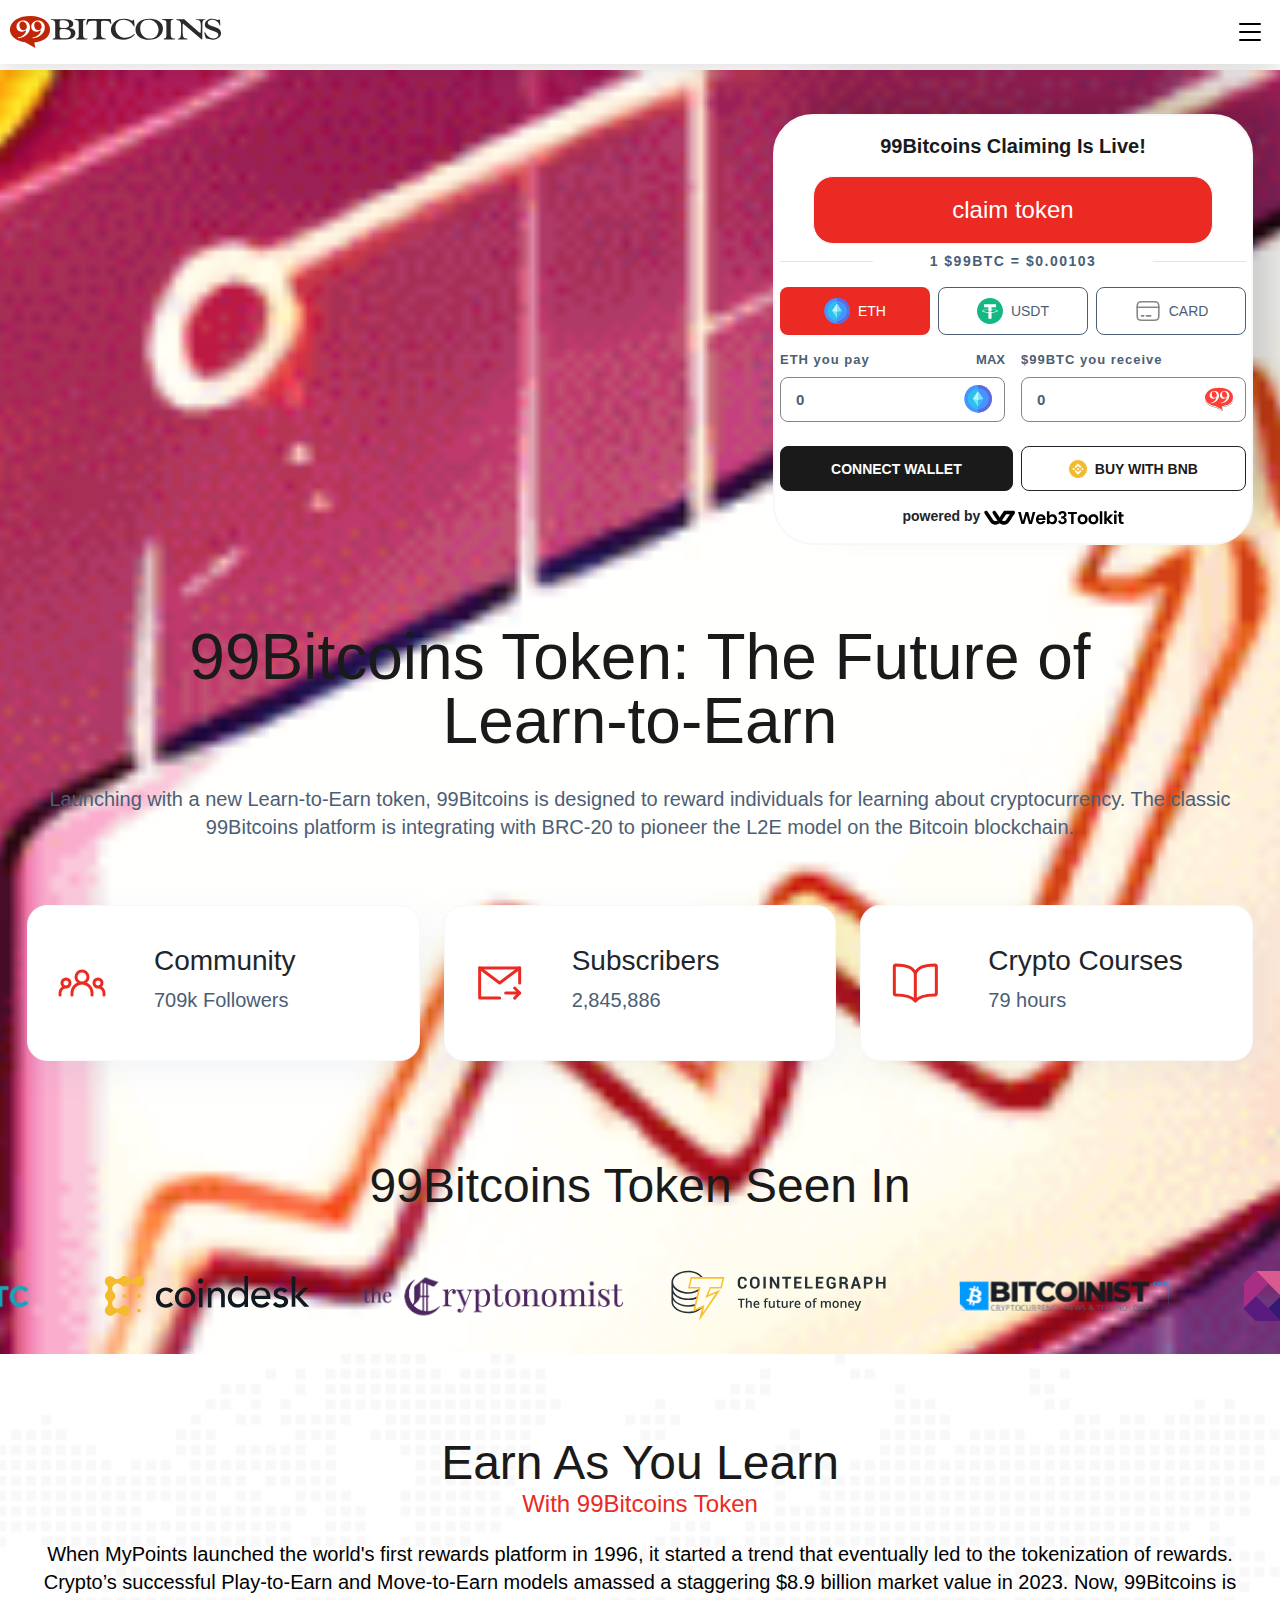
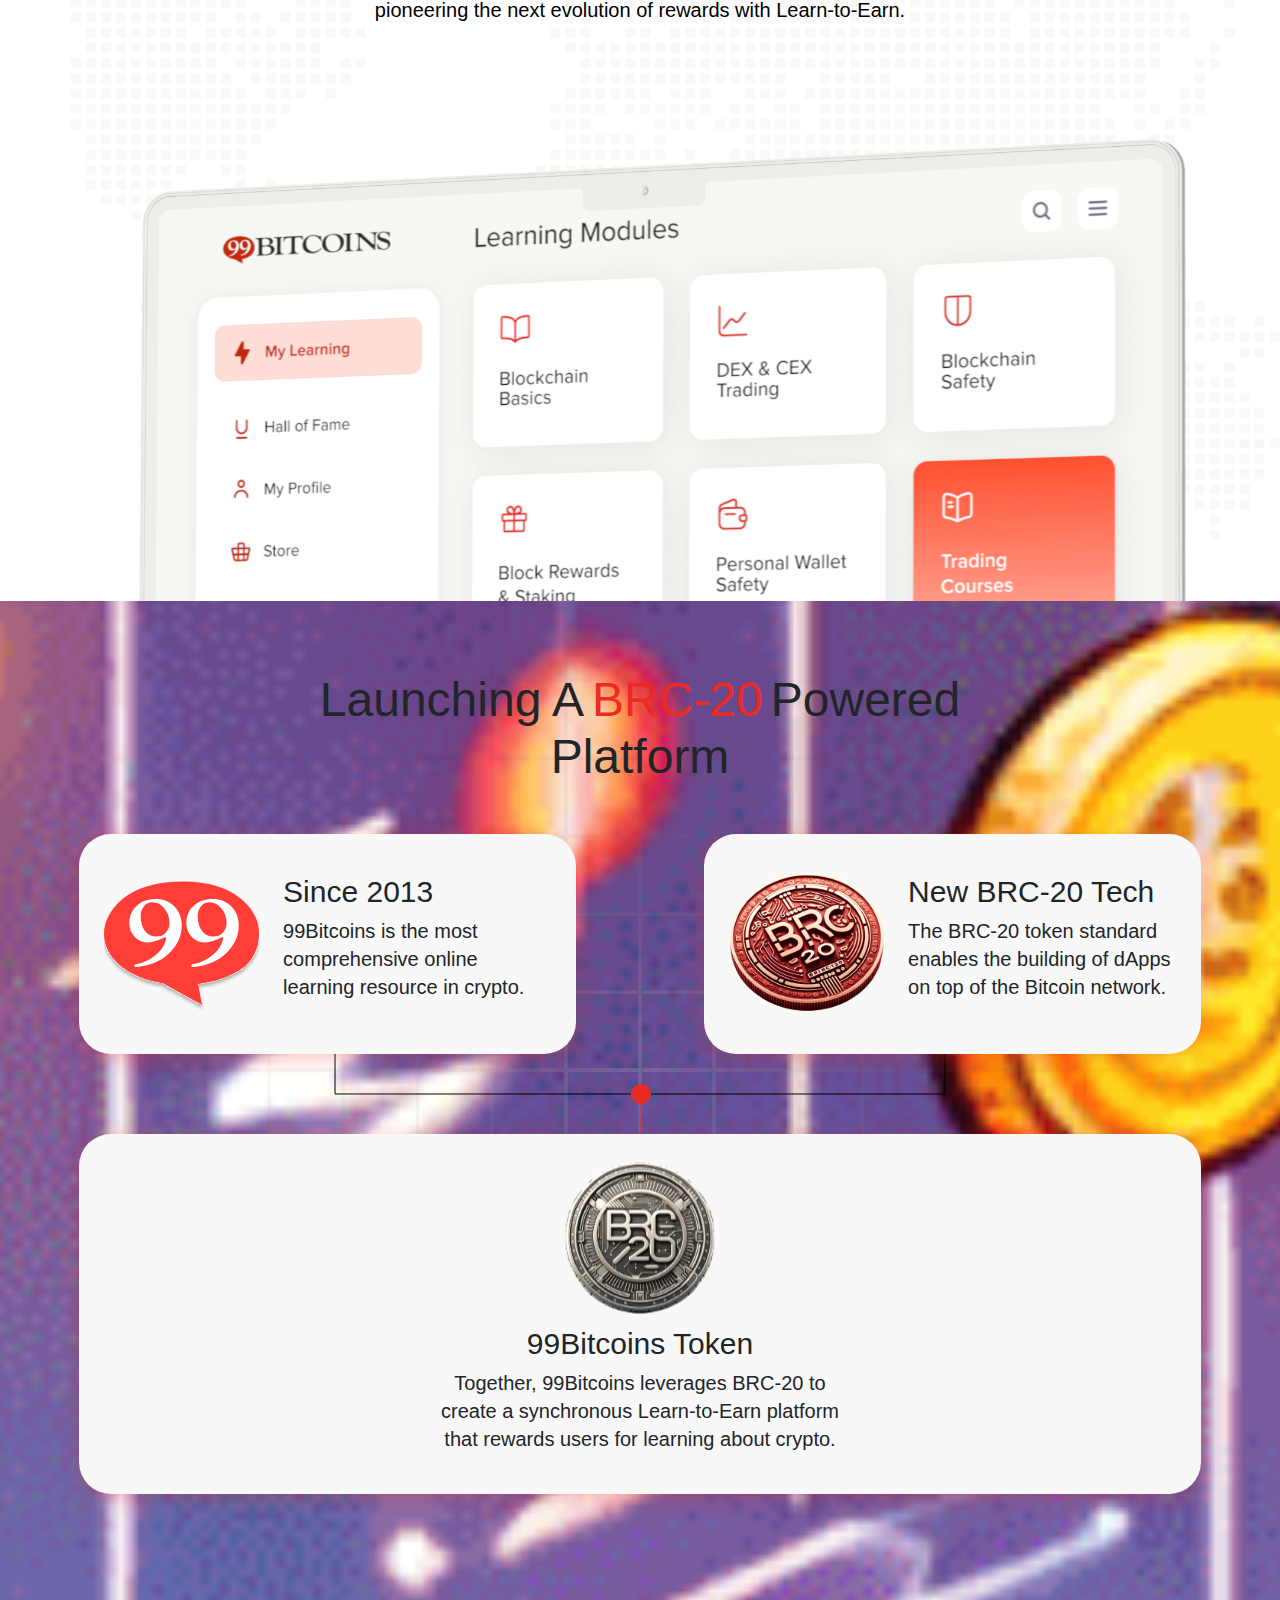
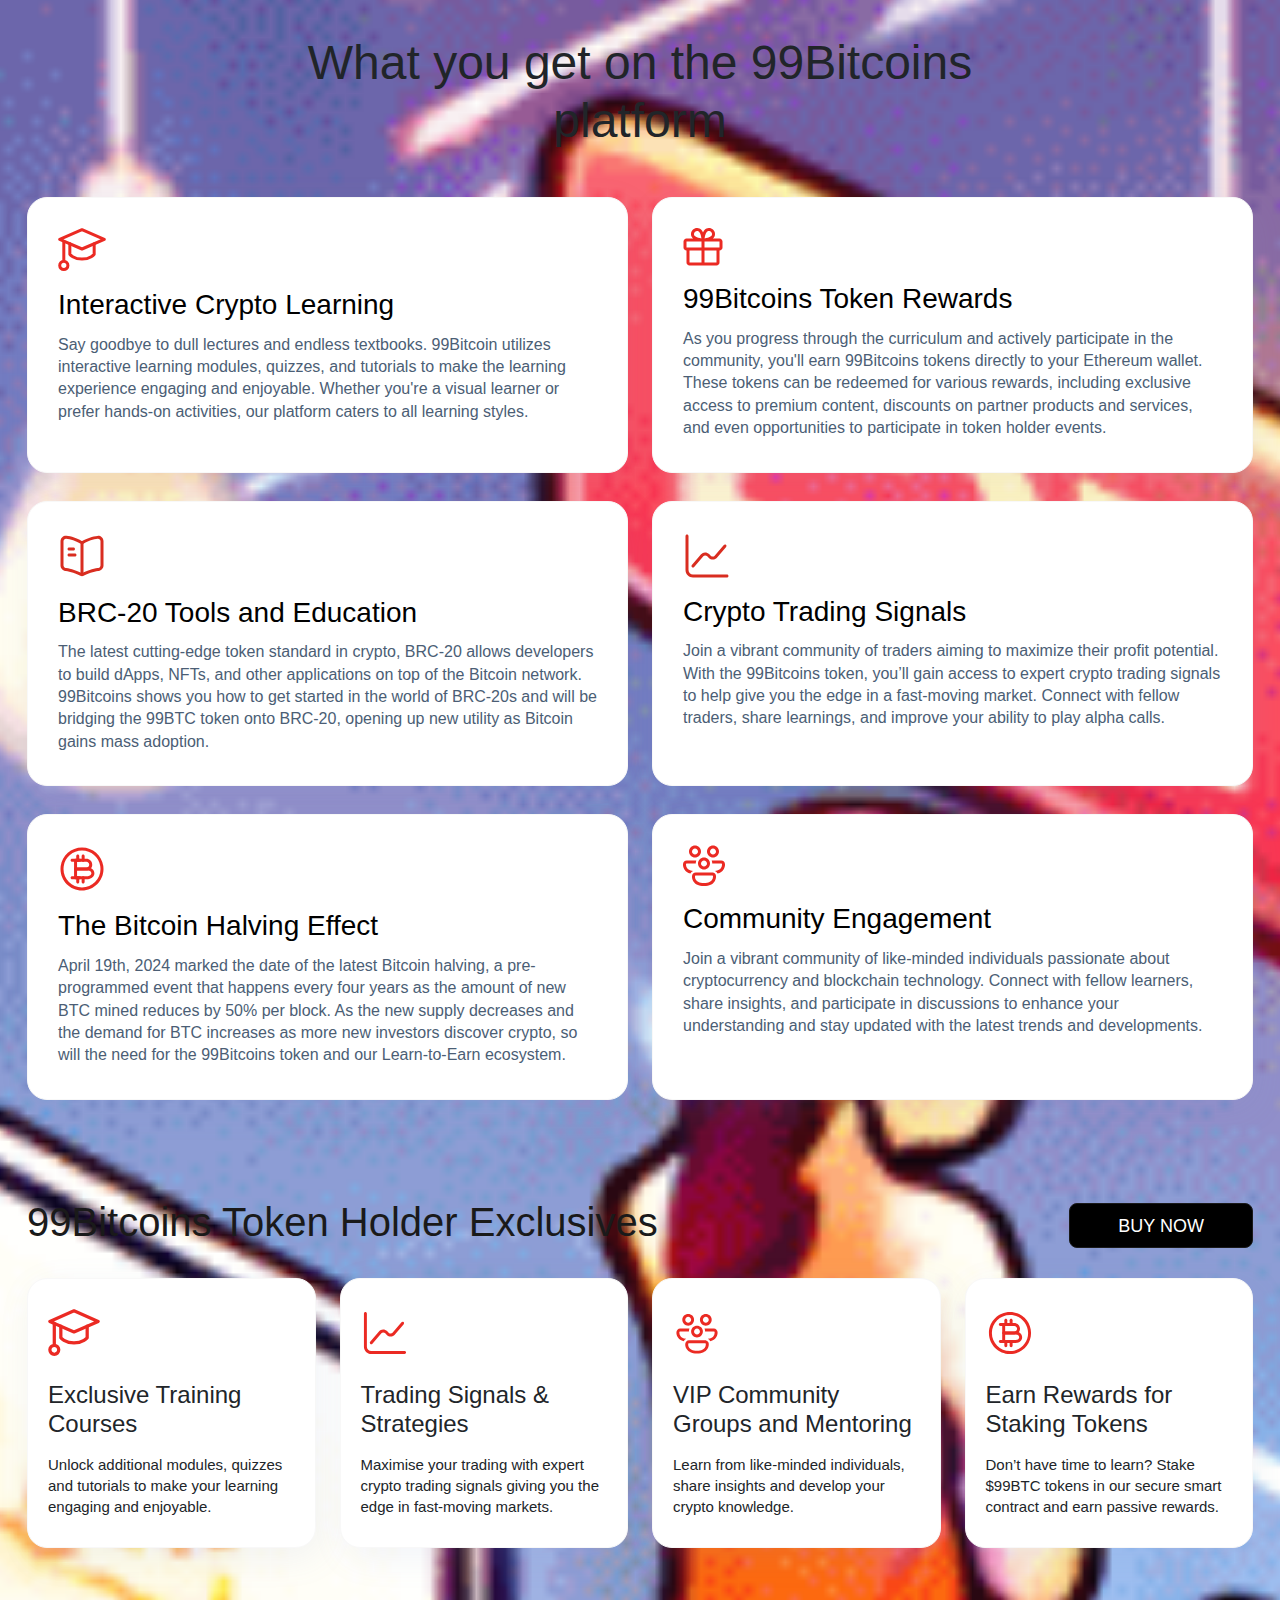
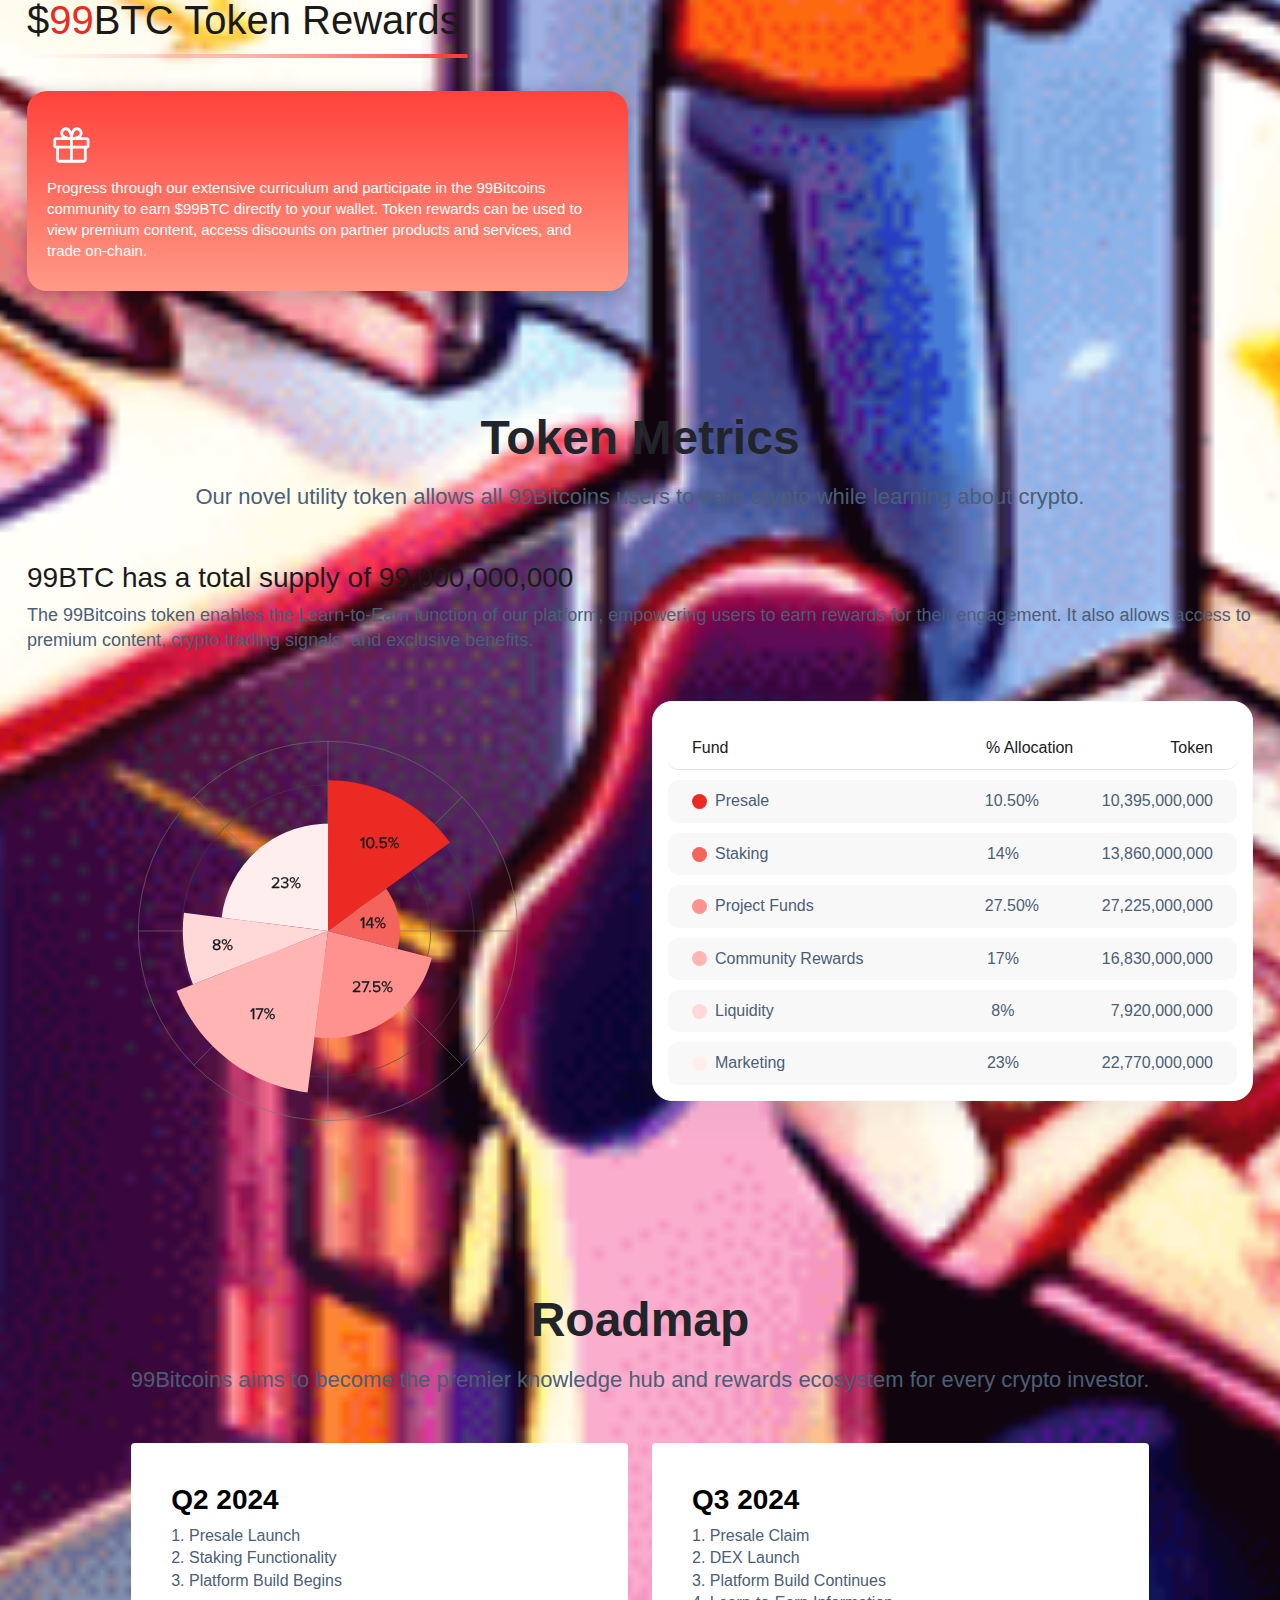
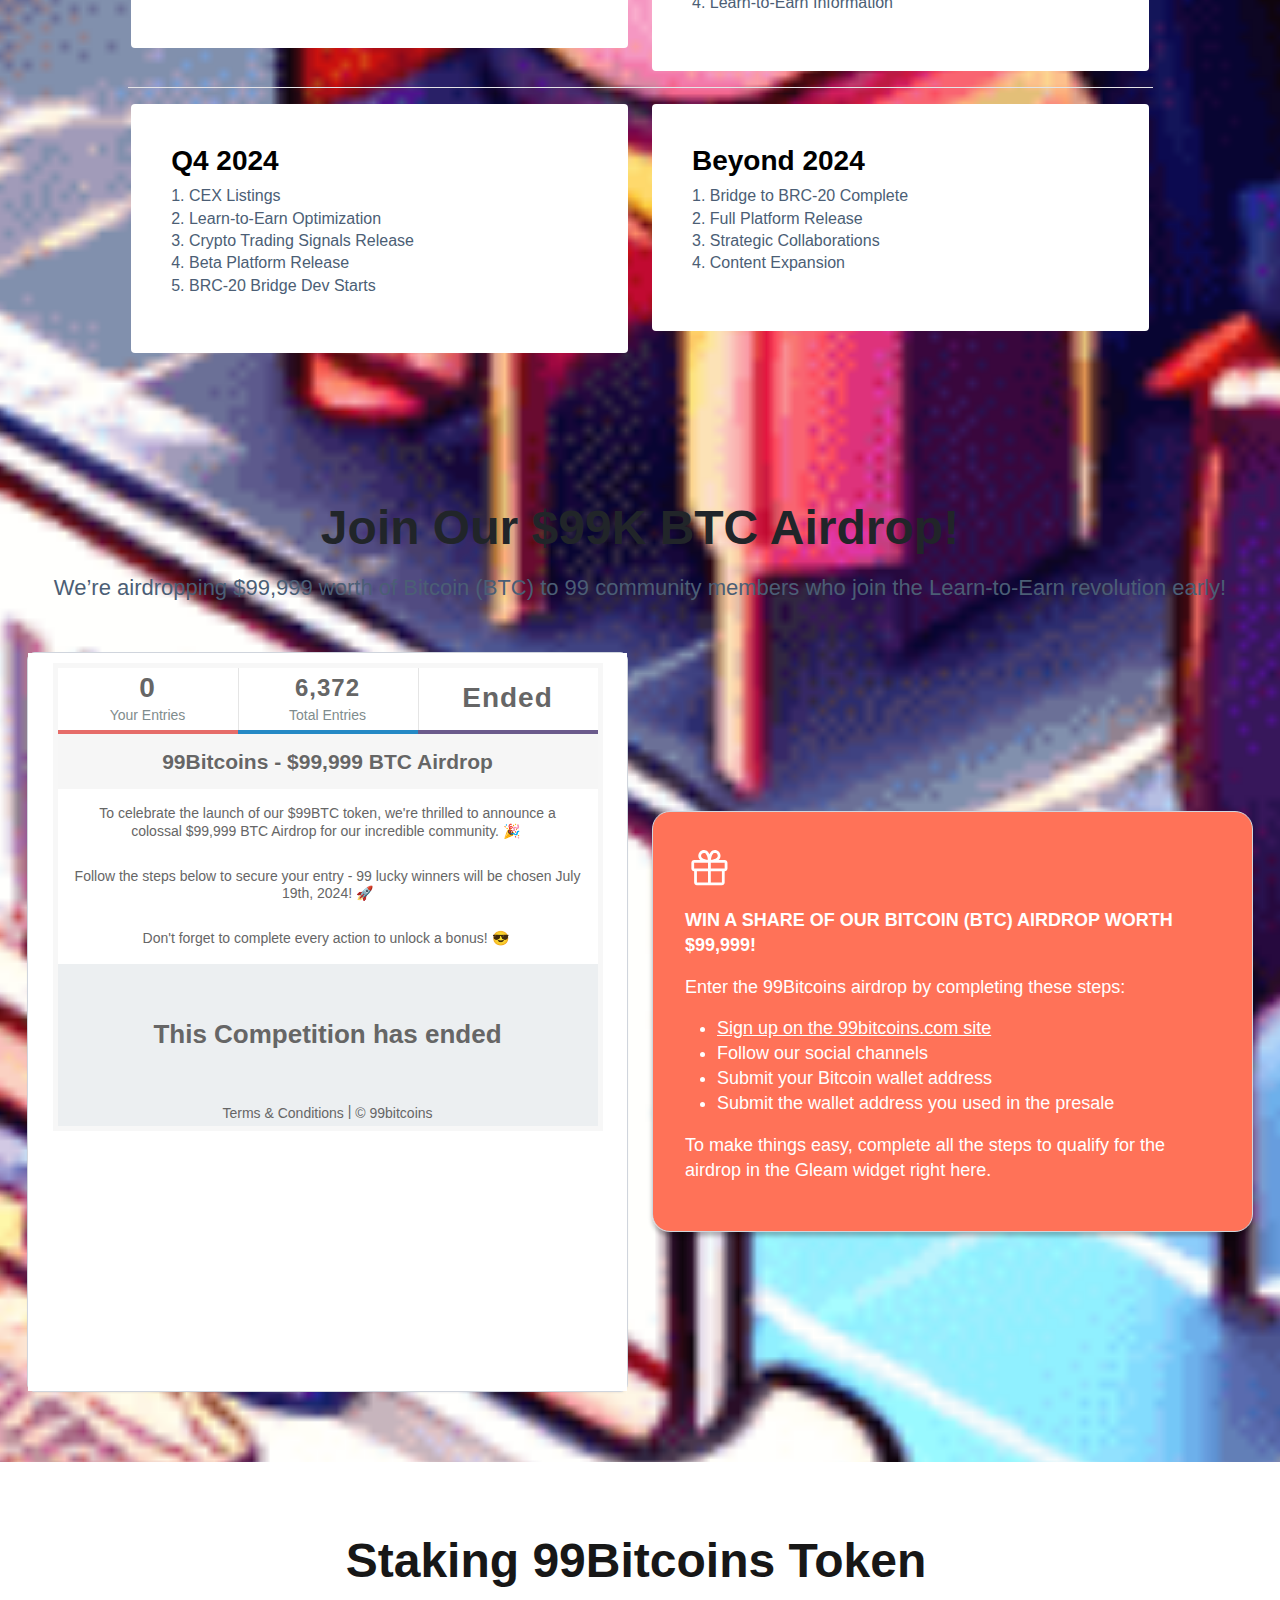
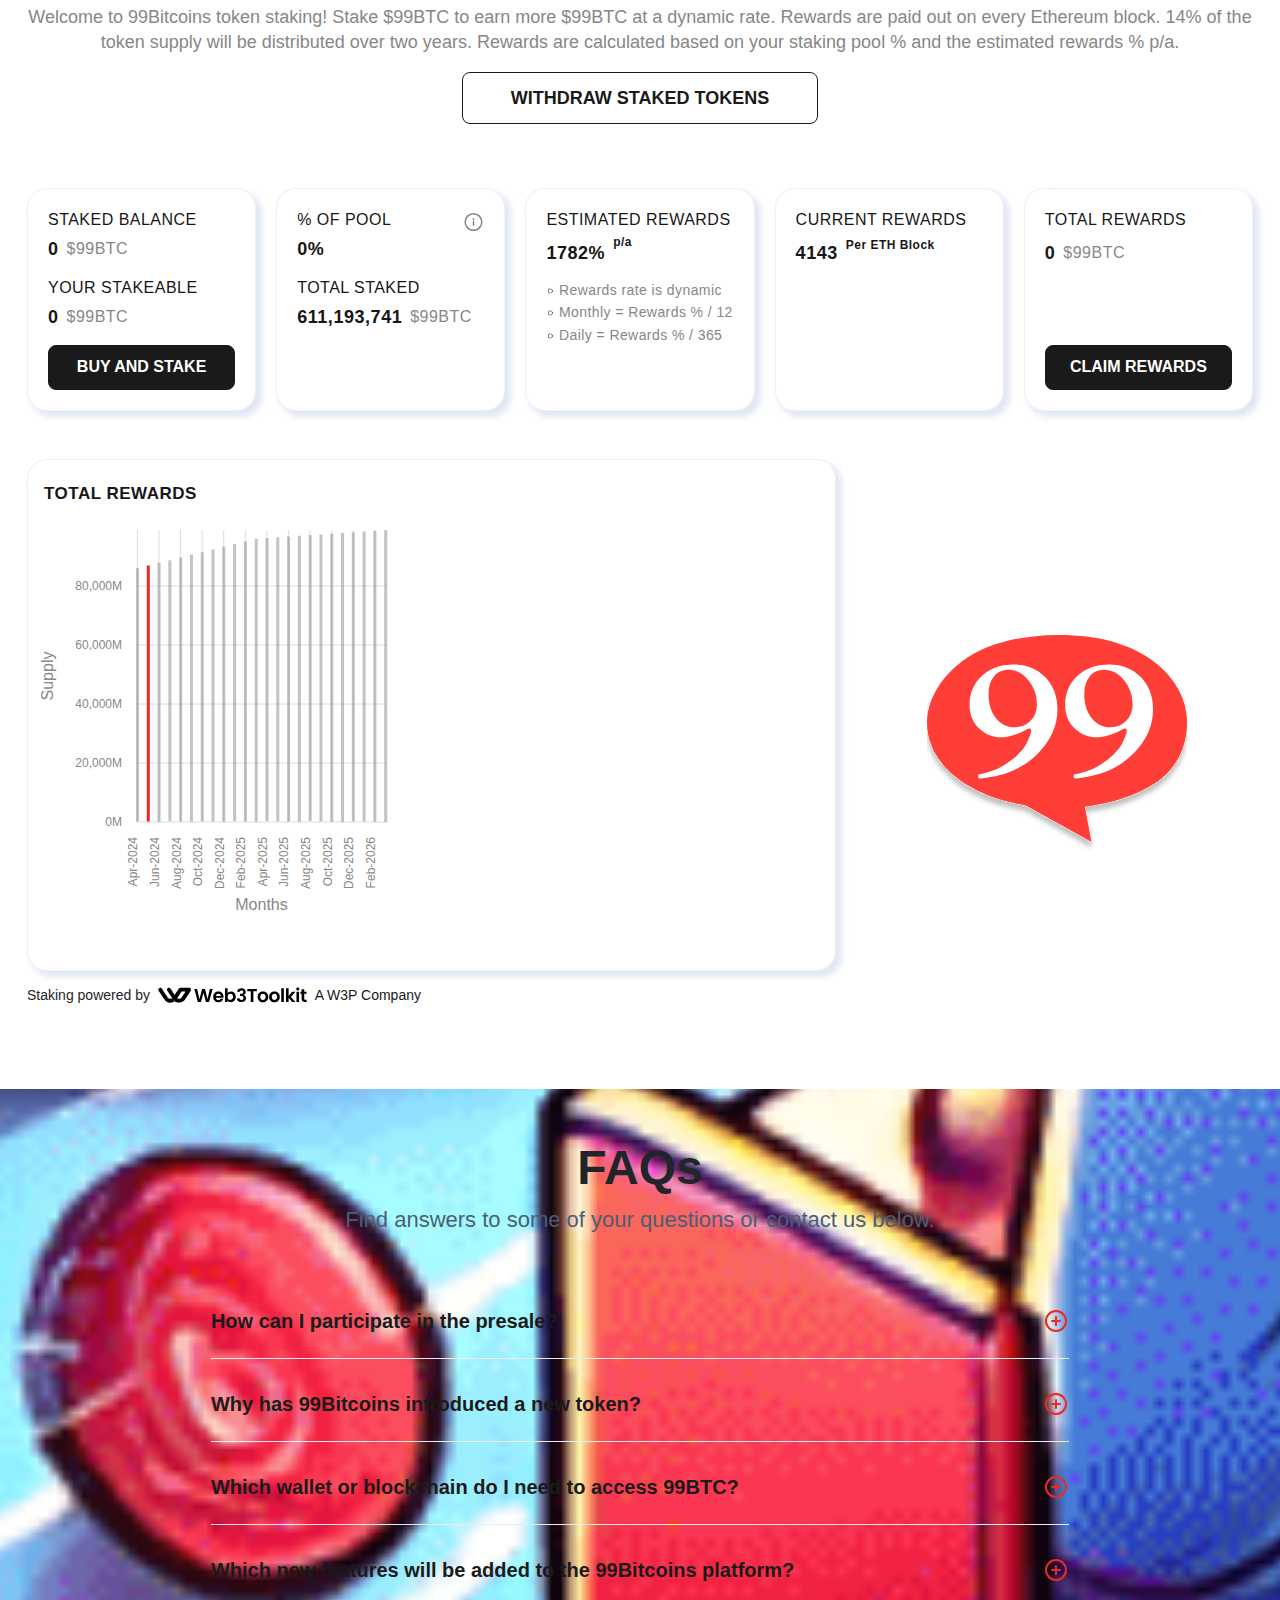
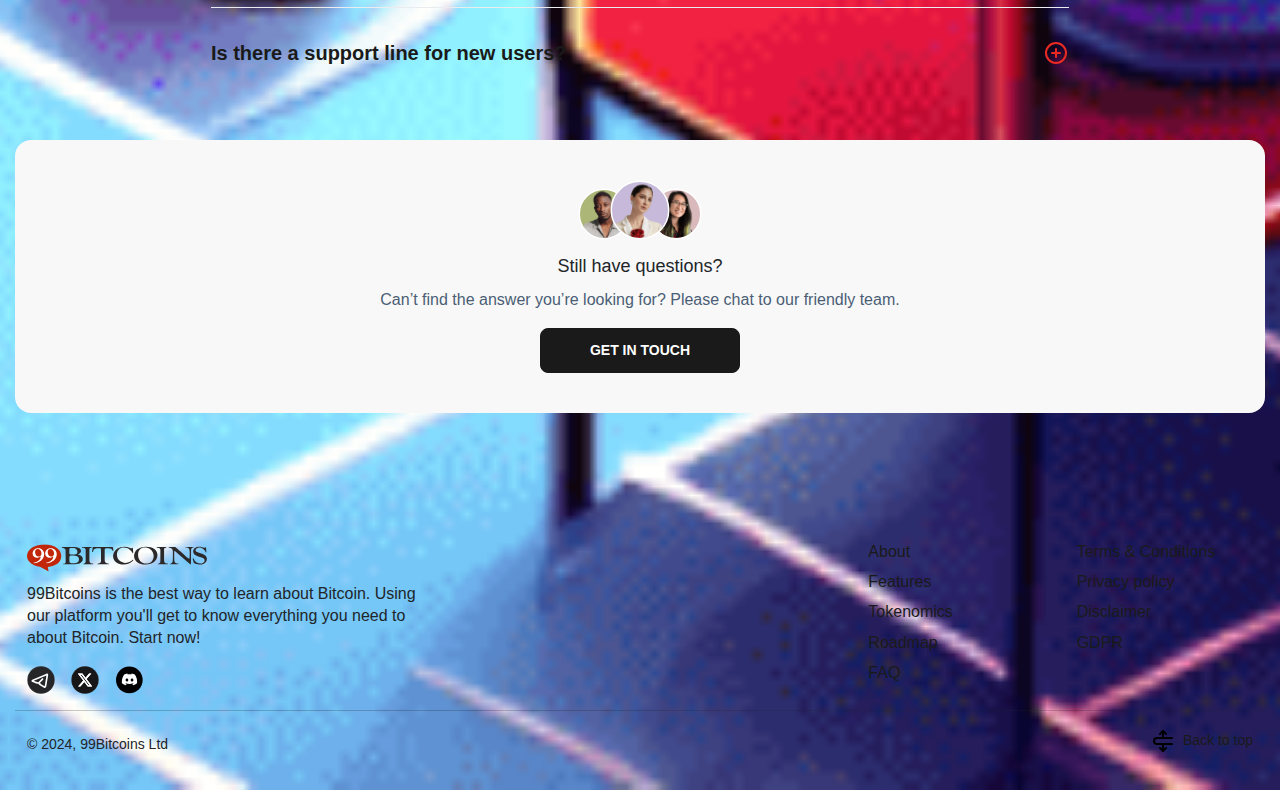
==== commit 6f59d7c5: "Update index.html" ====
--- a/index.html
+++ b/index.html
@@ -64,7 +64,7 @@
 <path d="M22 4H2" stroke="black" stroke-width="2" stroke-linecap="round" _ngcontent-ng-c2773270966=""></path>
 <path d="M22 12H2" stroke="black" stroke-width="2" stroke-linecap="round" _ngcontent-ng-c2773270966=""></path>
 <path d="M22 20H2" stroke="black" stroke-width="2" stroke-linecap="round" _ngcontent-ng-c2773270966=""></path>
-</svg></svg-icon></div></div><!----></div><!----></app-header><router-outlet _ngcontent-ng-c2459934479=""></router-outlet><app-home _nghost-ng-c1218617282="" class="ng-star-inserted"><app-banner _ngcontent-ng-c1218617282="" _nghost-ng-c643966054=""><div _ngcontent-ng-c643966054="" id="home" class="banner"><div _ngcontent-ng-c643966054="" class="container"><div _ngcontent-ng-c643966054="" class="bannerSec row align-items-center"><div _ngcontent-ng-c643966054="" class="col-12 col-md-7 leftSec"></div><div _ngcontent-ng-c643966054="" class="col-12 col-md-5 rightSec"><div _ngcontent-ng-c643966054="" class="walletBox mt-4"><div _ngcontent-ng-c643966054="" class="px-3 pt-3 w-100 d-flex flex-column align-items-center justify-content-start text-center"><p _ngcontent-ng-c643966054="" class="font-20 text-capitalize fw-semibold text-primary ng-star-inserted">99Bitcoins Presale Is Live!</p><!----><!---->
+</svg></svg-icon></div></div><!----></div><!----></app-header><router-outlet _ngcontent-ng-c2459934479=""></router-outlet><app-home _nghost-ng-c1218617282="" class="ng-star-inserted"><app-banner _ngcontent-ng-c1218617282="" _nghost-ng-c643966054=""><div _ngcontent-ng-c643966054="" id="home" class="banner"><div _ngcontent-ng-c643966054="" class="container"><div _ngcontent-ng-c643966054="" class="bannerSec row align-items-center"><div _ngcontent-ng-c643966054="" class="col-12 col-md-7 leftSec"></div><div _ngcontent-ng-c643966054="" class="col-12 col-md-5 rightSec"><div _ngcontent-ng-c643966054="" class="walletBox mt-4"><div _ngcontent-ng-c643966054="" class="px-3 pt-3 w-100 d-flex flex-column align-items-center justify-content-start text-center"><p _ngcontent-ng-c643966054="" class="font-20 text-capitalize fw-semibold text-primary ng-star-inserted">99Bitcoins Claiming Is Live!</p><!----><!---->
   
   <div _ngcontent-ng-c643966054="" class="d-flex align-items-center connectButton justify-content-center gap-2 fw-regular py-3 counter text-white font-bold text-3xl" style="font-size: x-large;">
   
@@ -235,4 +235,4 @@
       div.grammarly-desktop-integration:before {
         content: attr(data-content);
       }
-    </style><div aria-label="grammarly-integration" role="group" tabindex="-1" class="grammarly-desktop-integration" data-content="{&quot;mode&quot;:&quot;full&quot;,&quot;isActive&quot;:true,&quot;isUserDisabled&quot;:false}"></div></template></grammarly-desktop-integration><div class="-cbwsdk-css-reset"><div class="-cbwsdk-link-flow-root"><div class="-cbwsdk-connect-dialog-container -cbwsdk-connect-dialog-container-hidden"><style>.-cbwsdk-css-reset .-cbwsdk-connect-dialog{z-index:2147483647;position:fixed;top:0;left:0;right:0;bottom:0;display:flex;align-items:center;justify-content:center}.-cbwsdk-css-reset .-cbwsdk-connect-dialog-backdrop{z-index:2147483647;position:fixed;top:0;left:0;right:0;bottom:0;transition:opacity .25s}.-cbwsdk-css-reset .-cbwsdk-connect-dialog-backdrop.light{background-color:rgba(0,0,0,.5)}.-cbwsdk-css-reset .-cbwsdk-connect-dialog-backdrop.dark{background-color:rgba(50,53,61,.4)}.-cbwsdk-css-reset .-cbwsdk-connect-dialog-backdrop-hidden{opacity:0}.-cbwsdk-css-reset .-cbwsdk-connect-dialog-box{display:flex;position:relative;flex-direction:column;transform:scale(1);transition:opacity .25s,transform .25s}.-cbwsdk-css-reset .-cbwsdk-connect-dialog-box-hidden{opacity:0;transform:scale(0.85)}.-cbwsdk-css-reset .-cbwsdk-connect-dialog-container{display:block}.-cbwsdk-css-reset .-cbwsdk-connect-dialog-container-hidden{display:none}</style><div class="-cbwsdk-connect-dialog-backdrop light -cbwsdk-connect-dialog-backdrop-hidden"></div><div class="-cbwsdk-connect-dialog"><div class="-cbwsdk-connect-dialog-box -cbwsdk-connect-dialog-box-hidden"><div data-testid="connect-content" class="-cbwsdk-connect-content light"><style>.-cbwsdk-css-reset .-cbwsdk-connect-content{height:430px;width:700px;border-radius:12px;padding:30px}.-cbwsdk-css-reset .-cbwsdk-connect-content.light{background:#fff}.-cbwsdk-css-reset .-cbwsdk-connect-content.dark{background:#0a0b0d}.-cbwsdk-css-reset .-cbwsdk-connect-content-header{display:flex;align-items:center;justify-content:space-between;margin:0 0 30px}.-cbwsdk-css-reset .-cbwsdk-connect-content-heading{font-style:normal;font-weight:500;font-size:28px;line-height:36px;margin:0}.-cbwsdk-css-reset .-cbwsdk-connect-content-heading.light{color:#0a0b0d}.-cbwsdk-css-reset .-cbwsdk-connect-content-heading.dark{color:#fff}.-cbwsdk-css-reset .-cbwsdk-connect-content-layout{display:flex;flex-direction:row}.-cbwsdk-css-reset .-cbwsdk-connect-content-column-left{margin-right:30px;display:flex;flex-direction:column;justify-content:space-between}.-cbwsdk-css-reset .-cbwsdk-connect-content-column-right{flex:25%;margin-right:34px}.-cbwsdk-css-reset .-cbwsdk-connect-content-qr-wrapper{width:220px;height:220px;border-radius:12px;display:flex;justify-content:center;align-items:center;background:#fff}.-cbwsdk-css-reset .-cbwsdk-connect-content-qr-connecting{position:absolute;top:0;bottom:0;left:0;right:0;display:flex;flex-direction:column;align-items:center;justify-content:center}.-cbwsdk-css-reset .-cbwsdk-connect-content-qr-connecting.light{background-color:rgba(255,255,255,.95)}.-cbwsdk-css-reset .-cbwsdk-connect-content-qr-connecting.light>p{color:#0a0b0d}.-cbwsdk-css-reset .-cbwsdk-connect-content-qr-connecting.dark{background-color:rgba(10,11,13,.9)}.-cbwsdk-css-reset .-cbwsdk-connect-content-qr-connecting.dark>p{color:#fff}.-cbwsdk-css-reset .-cbwsdk-connect-content-qr-connecting>p{font-size:12px;font-weight:bold;margin-top:16px}.-cbwsdk-css-reset .-cbwsdk-connect-content-update-app{border-radius:8px;font-size:14px;line-height:20px;padding:12px;width:339px}.-cbwsdk-css-reset .-cbwsdk-connect-content-update-app.light{background:#eef0f3;color:#5b636e}.-cbwsdk-css-reset .-cbwsdk-connect-content-update-app.dark{background:#1e2025;color:#8a919e}.-cbwsdk-css-reset .-cbwsdk-cancel-button{-webkit-appearance:none;border:none;background:none;cursor:pointer;padding:0;margin:0}.-cbwsdk-css-reset .-cbwsdk-cancel-button-x{position:relative;display:block;cursor:pointer}.-cbwsdk-css-reset .-cbwsdk-wallet-steps{padding:0 0 0 16px;margin:0;width:100%;list-style:decimal}.-cbwsdk-css-reset .-cbwsdk-wallet-steps-item{list-style-type:decimal;display:list-item;font-style:normal;font-weight:400;font-size:16px;line-height:24px;margin-top:20px}.-cbwsdk-css-reset .-cbwsdk-wallet-steps-item.light{color:#0a0b0d}.-cbwsdk-css-reset .-cbwsdk-wallet-steps-item.dark{color:#fff}.-cbwsdk-css-reset .-cbwsdk-wallet-steps-item-wrapper{display:flex;align-items:center}.-cbwsdk-css-reset .-cbwsdk-wallet-steps-pad-left{margin-left:6px}.-cbwsdk-css-reset .-cbwsdk-wallet-steps-icon{display:flex;border-radius:50%;height:24px;width:24px}.-cbwsdk-css-reset .-cbwsdk-wallet-steps-icon svg{margin:auto;display:block}.-cbwsdk-css-reset .-cbwsdk-wallet-steps-icon.light{background:#0052ff}.-cbwsdk-css-reset .-cbwsdk-wallet-steps-icon.dark{background:#588af5}.-cbwsdk-css-reset .-cbwsdk-connect-item{align-items:center;display:flex;flex-direction:row;padding:16px 24px;gap:12px;cursor:pointer}.-cbwsdk-css-reset .-cbwsdk-connect-item.light{color:#0a0b0d}.-cbwsdk-css-reset .-cbwsdk-connect-item.light.selected{background:#f5f8ff;color:#0052ff}.-cbwsdk-css-reset .-cbwsdk-connect-item.dark{color:#fff}.-cbwsdk-css-reset .-cbwsdk-connect-item.dark.selected{background:#001033;color:#588af5}.-cbwsdk-css-reset .-cbwsdk-connect-item.selected{border-radius:100px;font-weight:600}.-cbwsdk-css-reset .-cbwsdk-connect-item-copy-wrapper{margin:0 4px 0 8px}.-cbwsdk-css-reset .-cbwsdk-connect-item-title{margin:0 0 0;font-size:16px;line-height:24px;font-weight:500}.-cbwsdk-css-reset .-cbwsdk-connect-item-description{font-weight:400;font-size:14px;line-height:20px;margin:0}</style><div class="-cbwsdk-connect-content-header"><h2 class="-cbwsdk-connect-content-heading light">Scan to connect with one of our mobile apps</h2></div><div class="-cbwsdk-connect-content-layout"><div class="-cbwsdk-connect-content-column-left"><div><div class="-cbwsdk-connect-item light selected"><div><img src="[data-uri]" alt="Coinbase Wallet app"></div><div class="-cbwsdk-connect-item-copy-wrapper"><h3 class="-cbwsdk-connect-item-title">Coinbase Wallet app</h3><p class="-cbwsdk-connect-item-description">Connect with your self-custody wallet</p></div></div><div class="-cbwsdk-connect-item light"><div><img src="[data-uri]" alt="Coinbase app"></div><div class="-cbwsdk-connect-item-copy-wrapper"><h3 class="-cbwsdk-connect-item-title">Coinbase app</h3><p class="-cbwsdk-connect-item-description">Connect with your Coinbase account</p></div></div></div></div><div class="-cbwsdk-connect-content-column-right"><div class="-cbwsdk-connect-content-qr-wrapper"><img src="[data-uri]